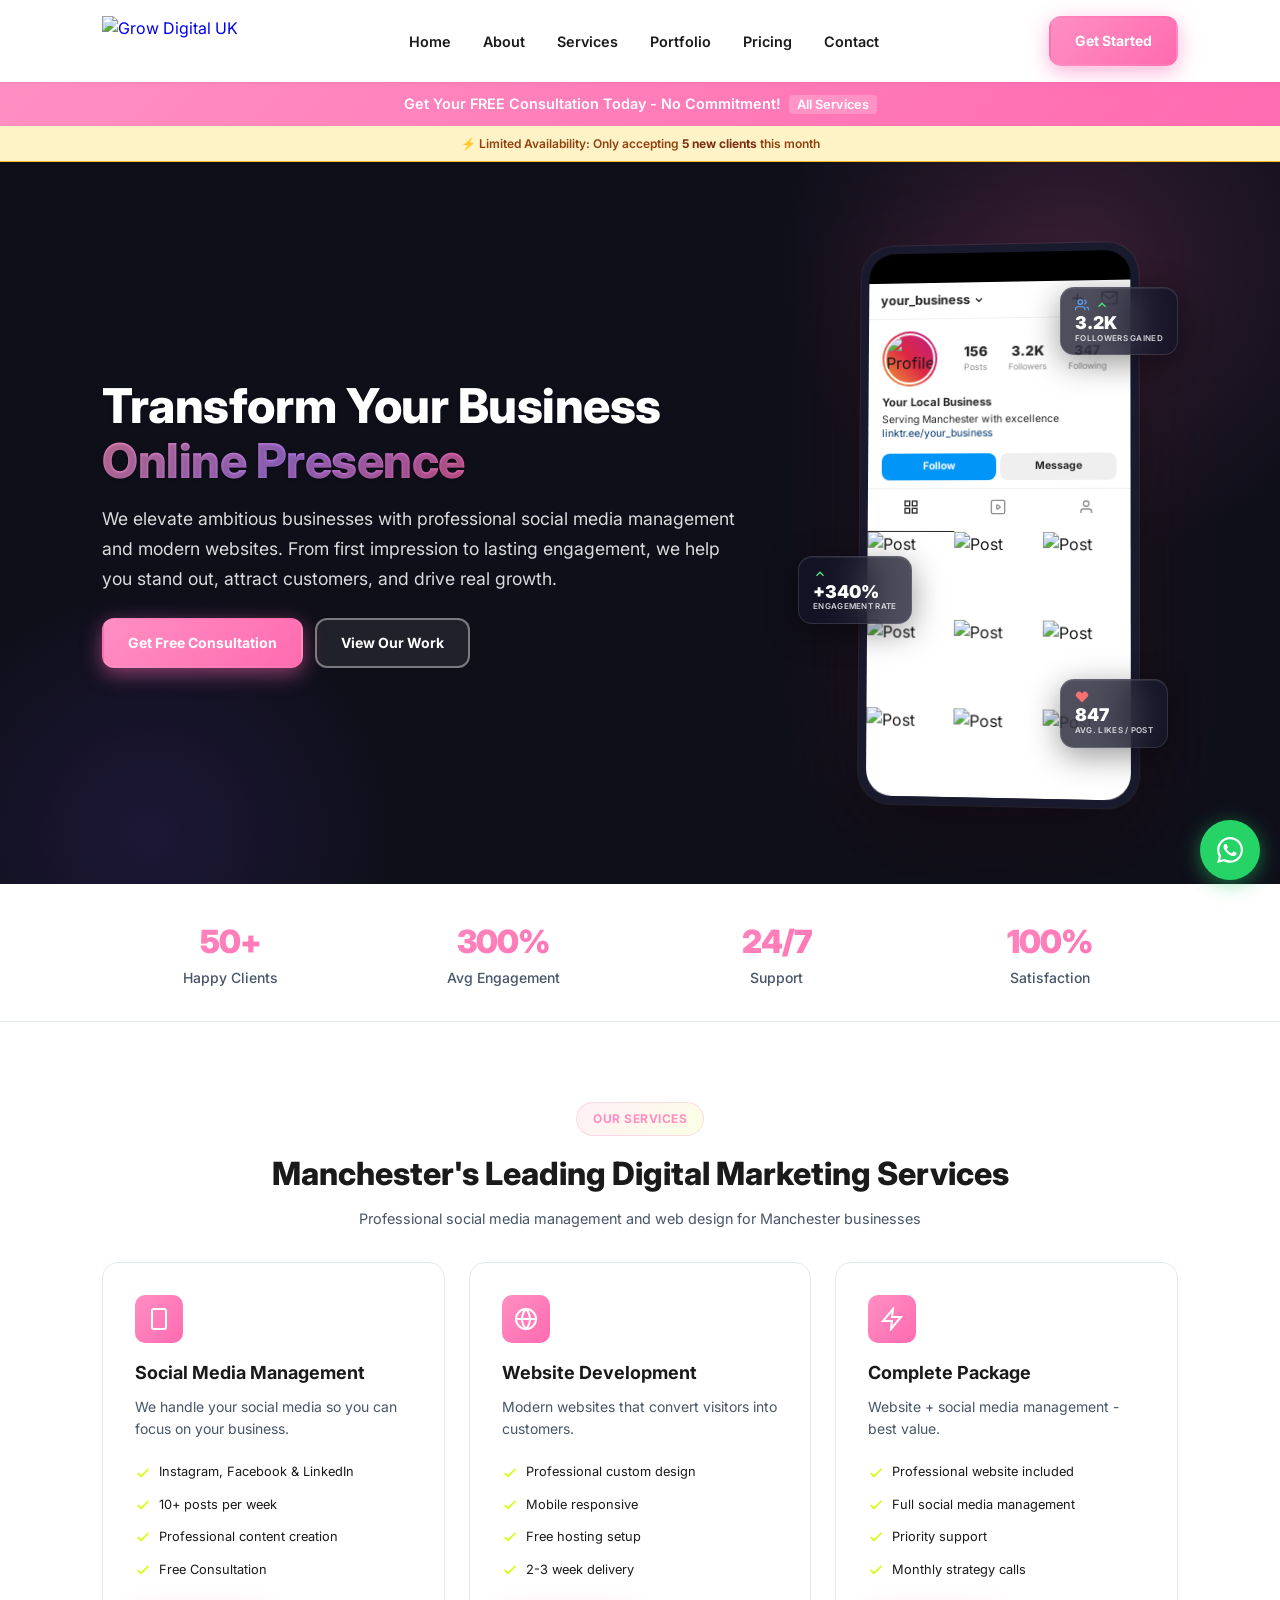
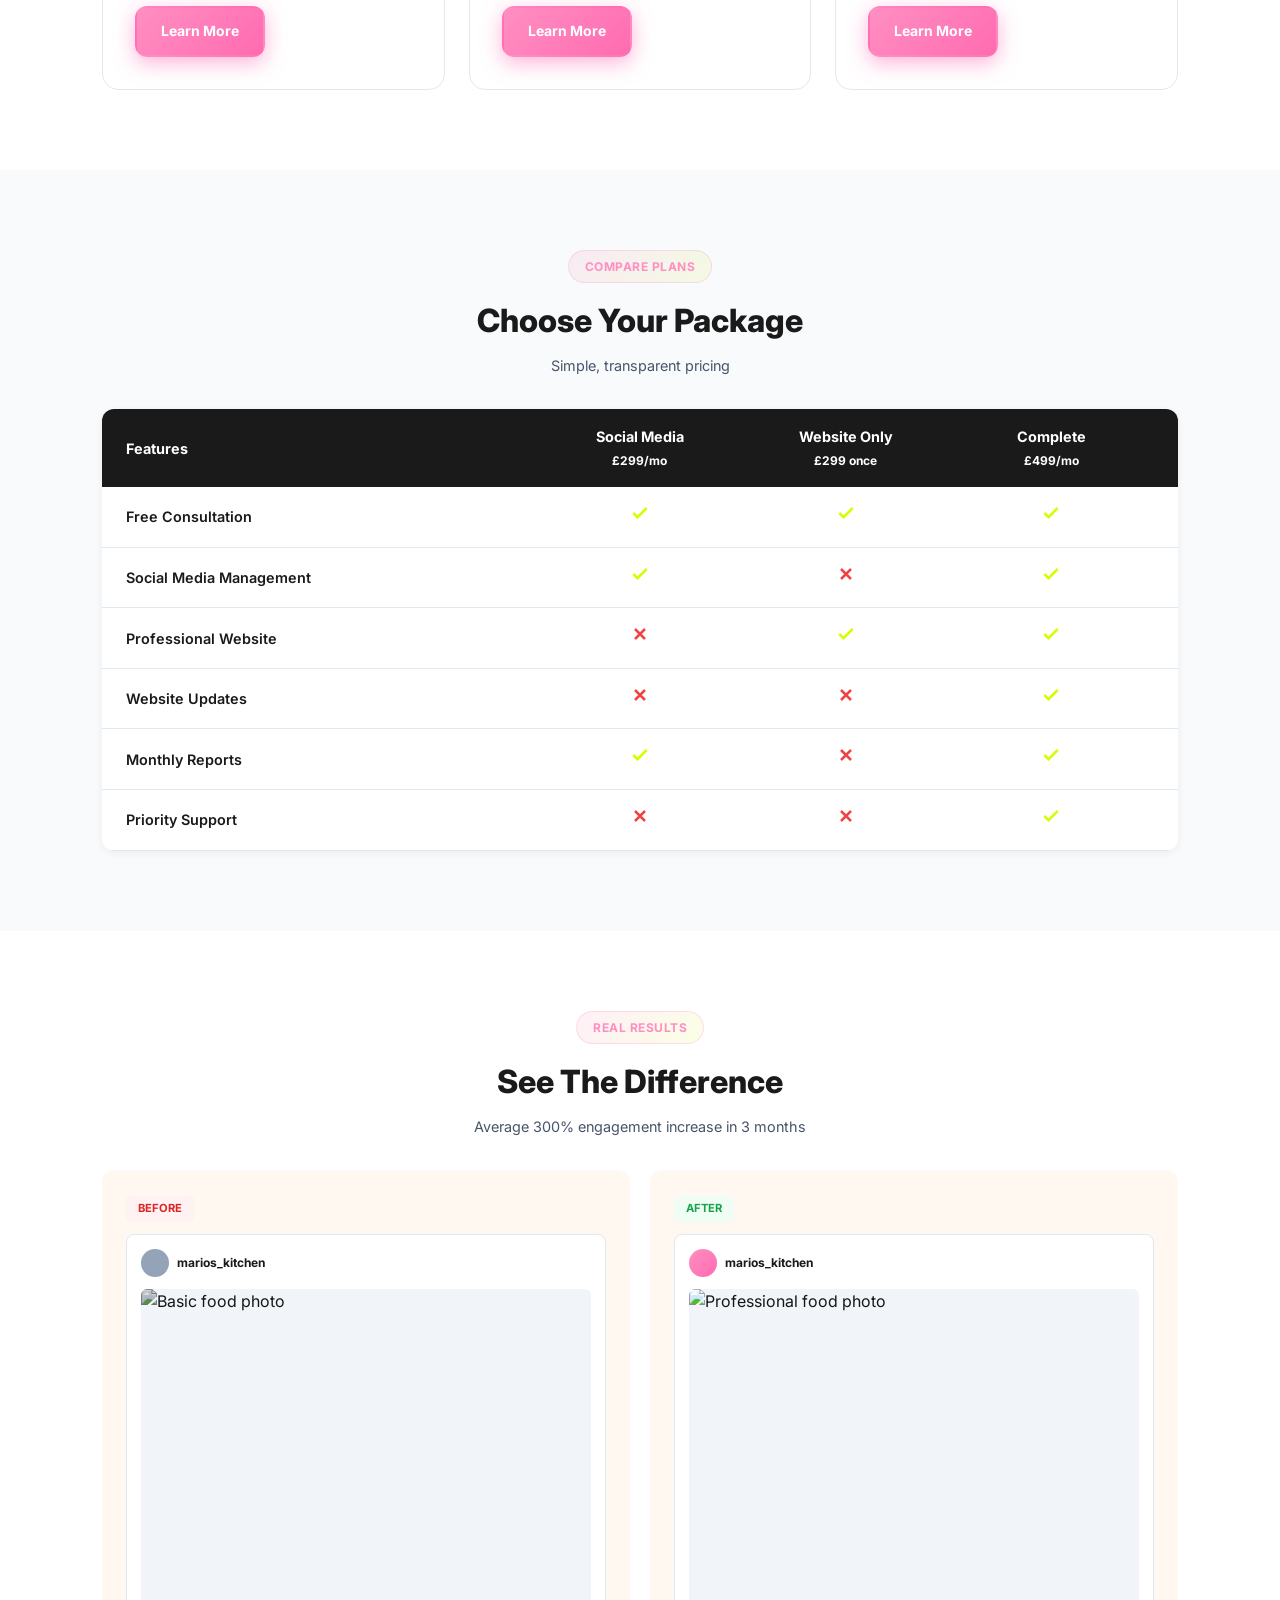
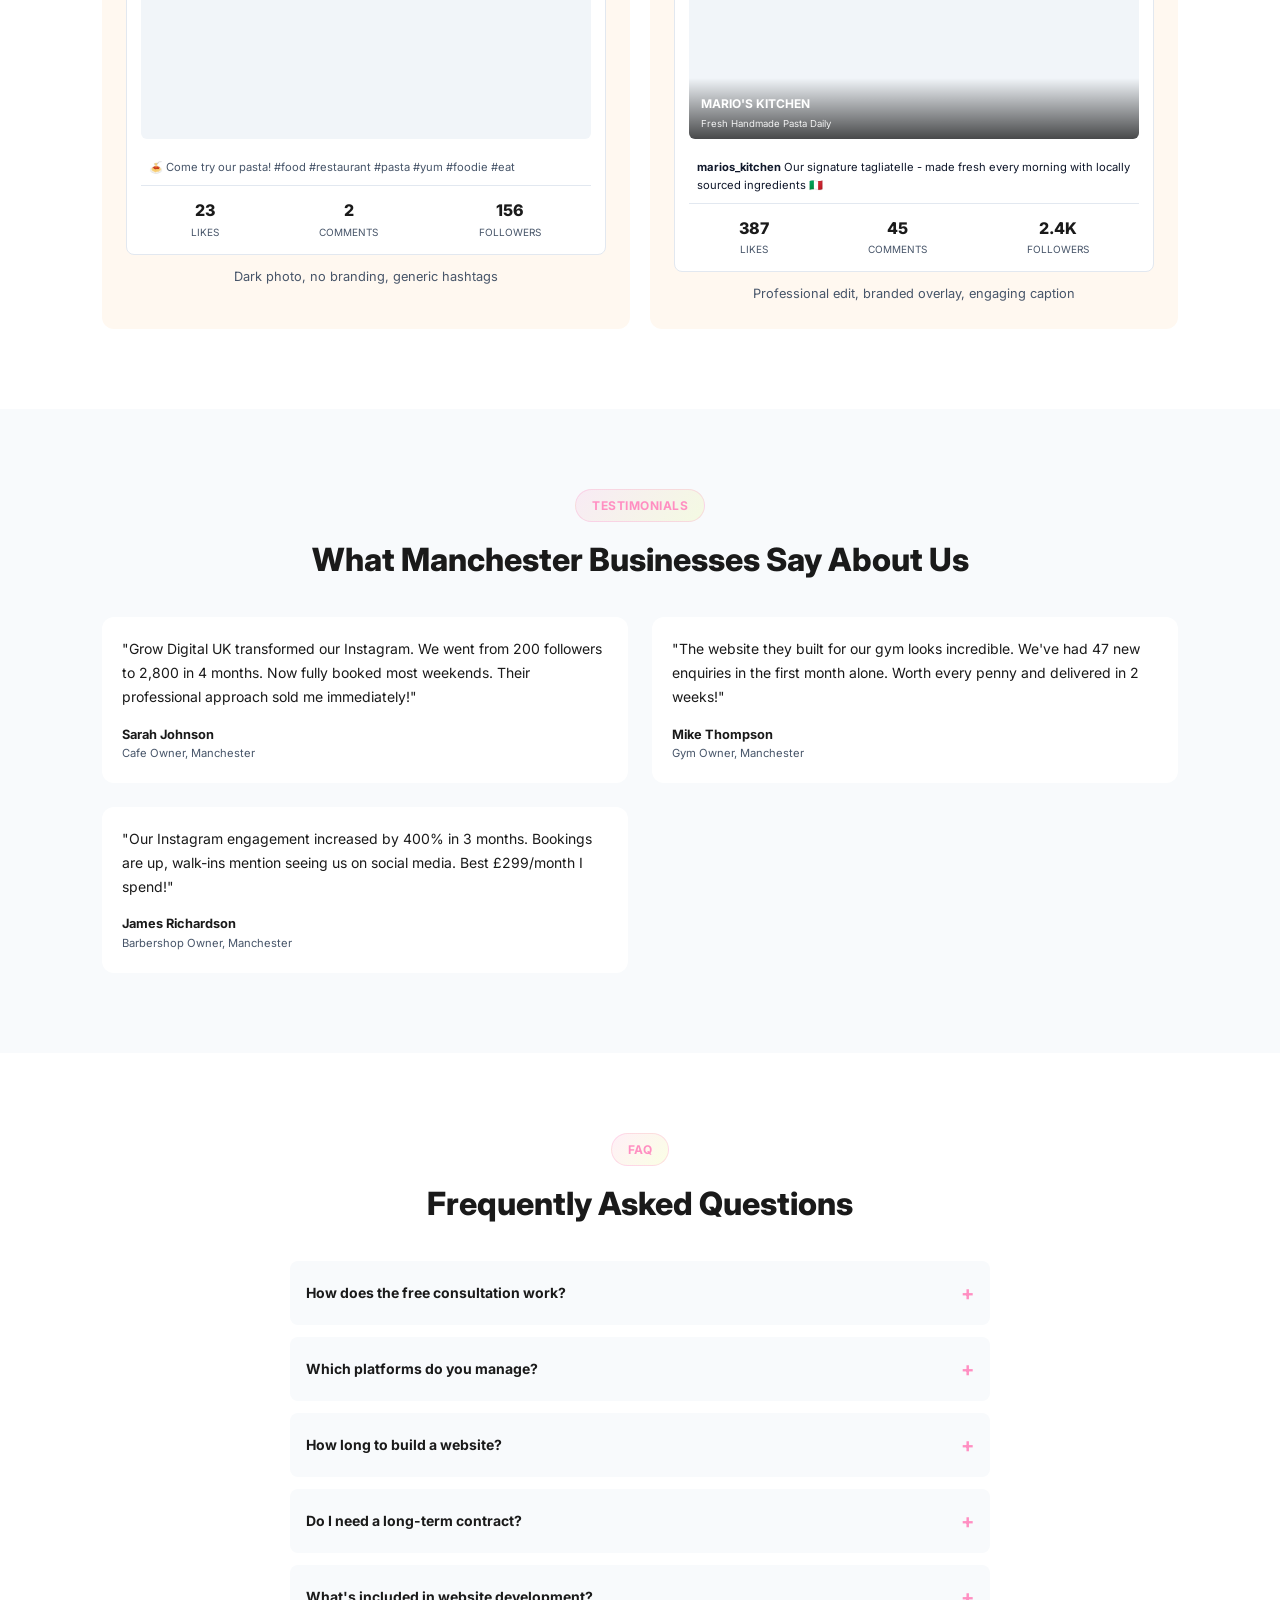
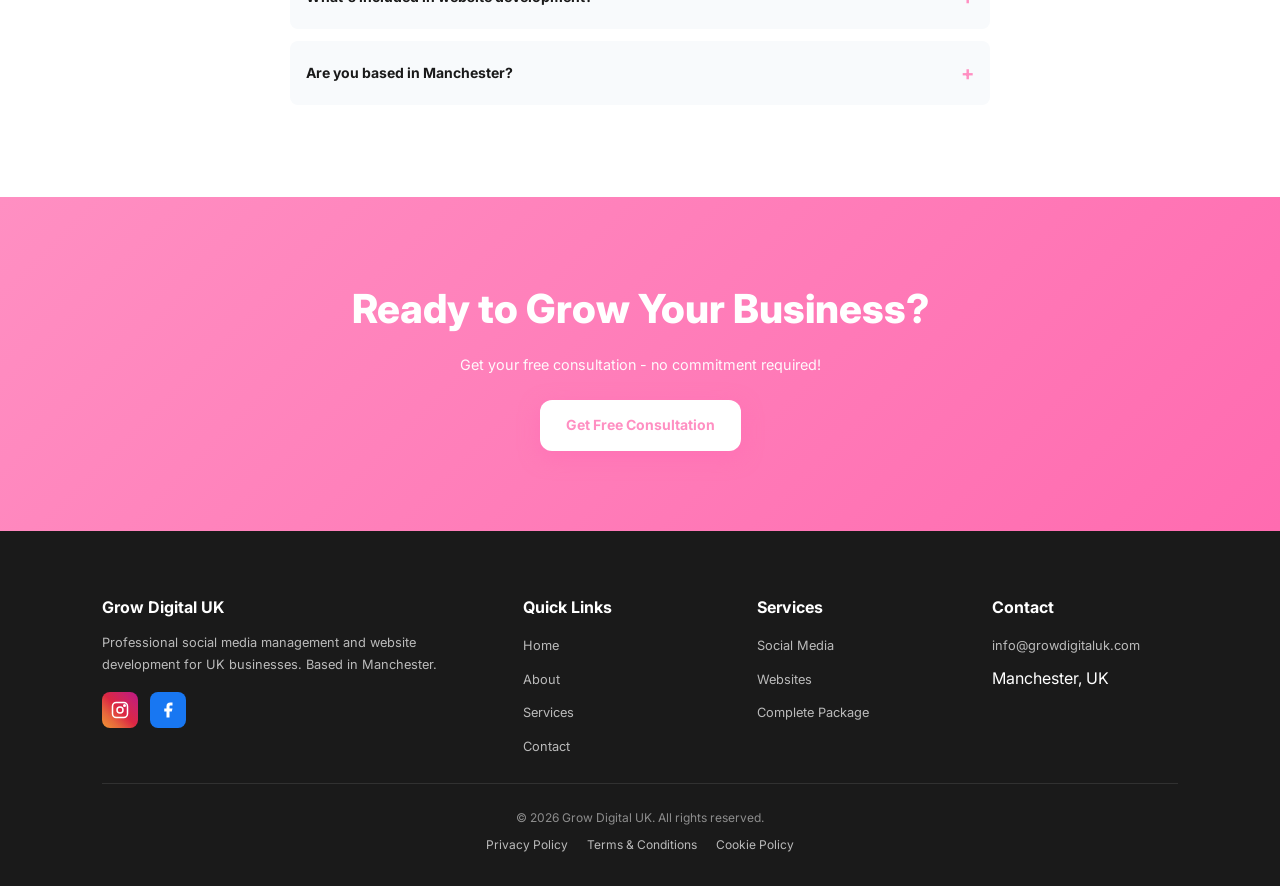
==== index.html @ 105b1dad "Add files via upload" ====
<!DOCTYPE html>
<html lang="en">
<head>
    <meta charset="UTF-8">
    <meta name="viewport" content="width=device-width, initial-scale=1.0">
    <meta name="color-scheme" content="light only">
    <title>Grow Digital UK | Transform Your Business Online Presence</title>
    <meta name="description" content="Elevate your business with professional social media management & website development. Proven results. £299 packages. Free consultation. UK-based agency.">

    <!-- Canonical URL -->
    <link rel="canonical" href="https://growdigitaluk.com/index.html">

    <!-- Open Graph / Facebook -->
    <meta property="og:type" content="website">
    <meta property="og:url" content="https://growdigitaluk.com/">
    <meta property="og:title" content="Grow Digital UK | Transform Your Business Online Presence">
    <meta property="og:description" content="Elevate your business with professional social media management & website development. Proven results. £299 packages. Free consultation. UK-based agency.">
    <meta property="og:image" content="https://growdigitaluk.com/assets/images/logo.png">

    <!-- Twitter -->
    <meta property="twitter:card" content="summary_large_image">
    <meta property="twitter:url" content="https://growdigitaluk.com/">
    <meta property="twitter:title" content="Grow Digital UK | Transform Your Business Online Presence">
    <meta property="twitter:description" content="Elevate your business with professional social media management & website development. Proven results. £299 packages. Free consultation. UK-based agency.">
    <meta property="twitter:image" content="https://growdigitaluk.com/assets/images/logo.png">

    <link rel="preconnect" href="https://fonts.googleapis.com">
    <link rel="preconnect" href="https://fonts.gstatic.com" crossorigin>
    <link href="https://fonts.googleapis.com/css2?family=Inter:wght@400;500;600;700;800;900&display=swap" rel="stylesheet">
    <style>
        * { margin: 0; padding: 0; box-sizing: border-box; }
        
        :root {
            --primary: #FF8FC2;
            --primary-dark: #FF6BB0;
            --accent: #D4FF00;
            --accent-light: #E0FF66;
            --dark: #1a1a1a;
            --gray: #475569;
            --light: #FFF8F0;
            --white: #ffffff;
            --gradient: linear-gradient(135deg, #FF8FC2 0%, #FF6BB0 100%);
            --gradient-alt: linear-gradient(135deg, #FF8FC2 0%, #D4FF00 50%, #FF6BB0 100%);
        }
        
        body {
            font-family: 'Inter', sans-serif;
            line-height: 1.6;
            color: var(--dark);
            background-color: #ffffff;
            -webkit-font-smoothing: antialiased;
            overflow-x: hidden;
            color-scheme: light only;
        }

        /* Force light mode - prevent dark mode inversion on mobile */
        @media (prefers-color-scheme: dark) {
            :root {
                color-scheme: light only;
            }
            body {
                background-color: #ffffff !important;
                color: #1a1a1a !important;
            }
            .hero {
                background: #0f0f1a !important;
            }
            header {
                background: rgba(255, 255, 255, 0.95) !important;
            }
            .service-card,
            .testimonial-card,
            .comparison-table,
            .insta-mockup {
                background: #ffffff !important;
                color: #1a1a1a !important;
            }
            .faq-item {
                background: #f8fafc !important;
            }
            .services,
            .before-after,
            .faq {
                background: #ffffff !important;
            }
            .comparison,
            .testimonials {
                background: #f8fafc !important;
            }
        }

        /* Smooth Scroll */
        html {
            scroll-behavior: smooth;
        }

        /* Animations */
        @keyframes fadeInUp {
            from {
                opacity: 0;
                transform: translateY(30px);
            }
            to {
                opacity: 1;
                transform: translateY(0);
            }
        }

        @keyframes float {
            0%, 100% { transform: translateY(0px); }
            50% { transform: translateY(-10px); }
        }

        @keyframes shimmer {
            0% { background-position: -1000px 0; }
            100% { background-position: 1000px 0; }
        }

        @keyframes pulse {
            0%, 100% { opacity: 1; }
            50% { opacity: 0.8; }
        }

        .animate-on-scroll {
            opacity: 0;
            animation: fadeInUp 0.8s ease forwards;
        }

        .container {
            max-width: 1140px;
            margin: 0 auto;
            padding: 0 1rem;
        }

        /* Header */
        header {
            background: rgba(255, 255, 255, 0.95);
            backdrop-filter: blur(10px);
            box-shadow: 0 1px 3px rgba(0,0,0,0.08);
            position: sticky;
            top: 0;
            z-index: 1000;
            transition: all 0.3s ease;
        }

        header.scrolled {
            box-shadow: 0 4px 20px rgba(139, 92, 246, 0.15);
        }

        nav {
            display: flex;
            justify-content: space-between;
            align-items: center;
            padding: 0.875rem 0;
            gap: 1rem;
        }

        .logo {
            display: flex;
            align-items: center;
            gap: 0.5rem;
            text-decoration: none;
            flex-shrink: 0;
        }

        .logo-img {
            height: 40px;
            width: auto;
            display: block;
        }

        .logo-icon {
            width: 36px;
            height: 36px;
            background: var(--gradient);
            border-radius: 8px;
            display: none;
            align-items: center;
            justify-content: center;
        }

        .logo-icon svg {
            width: 20px;
            height: 20px;
            color: white;
        }

        .logo-text {
            font-size: 1.125rem;
            font-weight: 800;
            color: var(--dark);
            display: none;
        }

        .logo-text span {
            color: var(--primary);
        }

        .nav-links {
            display: none;
            gap: 2rem;
            list-style: none;
            position: absolute;
            top: 100%;
            left: 0;
            right: 0;
            background: rgba(255, 255, 255, 0.98);
            backdrop-filter: blur(10px);
            flex-direction: column;
            padding: 1rem 0;
            box-shadow: 0 4px 20px rgba(0,0,0,0.1);
            border-top: 1px solid #e2e8f0;
        }

        .nav-links.active {
            display: flex;
        }

        .nav-links li {
            padding: 0 1.5rem;
        }

        .nav-links a {
            color: var(--dark);
            text-decoration: none;
            font-weight: 600;
            font-size: 0.9rem;
            display: block;
            padding: 0.5rem 0;
        }

        .nav-links a:hover { color: var(--primary); }

        /* Hamburger Menu */
        .menu-toggle {
            display: flex;
            flex-direction: column;
            gap: 4px;
            background: none;
            border: none;
            cursor: pointer;
            padding: 0.5rem;
            z-index: 1001;
        }

        .menu-toggle span {
            display: block;
            width: 24px;
            height: 3px;
            background: var(--dark);
            border-radius: 2px;
            transition: all 0.3s ease;
        }

        .menu-toggle.active span:nth-child(1) {
            transform: rotate(45deg) translate(6px, 6px);
        }

        .menu-toggle.active span:nth-child(2) {
            opacity: 0;
        }

        .menu-toggle.active span:nth-child(3) {
            transform: rotate(-45deg) translate(6px, -6px);
        }

        nav {
            position: relative;
        }

        .cta-btn {
            background: var(--gradient);
            color: var(--white);
            padding: 0.75rem 1.5rem;
            border-radius: 12px;
            text-decoration: none;
            font-weight: 700;
            font-size: 0.875rem;
            white-space: nowrap;
            transition: all 0.3s ease;
            position: relative;
            overflow: hidden;
            box-shadow: 0 6px 20px rgba(255, 105, 180, 0.5);
            border: 2px solid transparent;
            min-height: 48px;
            display: inline-flex;
            align-items: center;
            justify-content: center;
        }

        .cta-btn::before {
            content: '';
            position: absolute;
            top: 0;
            left: -100%;
            width: 100%;
            height: 100%;
            background: linear-gradient(90deg, transparent, rgba(255,255,255,0.3), transparent);
            transition: left 0.5s;
        }

        .cta-btn:hover::before {
            left: 100%;
        }

        .cta-btn:hover {
            transform: translateY(-2px) scale(1.02);
            box-shadow: 0 8px 25px rgba(255, 105, 180, 0.4);
        }

        .cta-btn:active {
            transform: translateY(0) scale(0.98);
        }

        /* Trial Banner */
        .trial-banner {
            background: var(--gradient);
            color: var(--white);
            padding: 0.625rem 1rem;
            text-align: center;
            font-weight: 600;
            font-size: 0.8rem;
        }

        .trial-banner span {
            background: rgba(255,255,255,0.2);
            padding: 0.125rem 0.5rem;
            border-radius: 4px;
            margin-left: 0.5rem;
            font-size: 0.7rem;
        }

        /* Urgency Banner */
        .urgency-banner {
            background: #fef3c7;
            border-bottom: 1px solid #fbbf24;
            padding: 0.5rem 1rem;
            text-align: center;
            font-size: 0.75rem;
            color: #92400e;
            font-weight: 600;
        }

        .urgency-banner span {
            color: #7c2d12;
            font-weight: 700;
        }

        /* Hero */
        .hero {
            background: #0f0f1a;
            padding: 2.5rem 0 2rem;
            position: relative;
            overflow: hidden;
        }

        .hero::before {
            content: '';
            position: absolute;
            width: 600px;
            height: 600px;
            background: radial-gradient(circle, rgba(255, 105, 180, 0.15) 0%, transparent 70%);
            top: -200px;
            right: -100px;
            pointer-events: none;
        }

        .hero::after {
            content: '';
            position: absolute;
            width: 500px;
            height: 500px;
            background: radial-gradient(circle, rgba(120, 80, 255, 0.12) 0%, transparent 70%);
            bottom: -200px;
            left: -100px;
            pointer-events: none;
        }

        .hero-content {
            display: flex;
            flex-direction: column;
            gap: 2.5rem;
            position: relative;
            z-index: 1;
        }

        .hero-text h1 {
            font-size: 2rem;
            font-weight: 800;
            line-height: 1.15;
            margin-bottom: 1rem;
            letter-spacing: -0.5px;
            color: #ffffff;
            text-shadow: 0 1px 3px rgba(0,0,0,0.3);
        }

        .gradient-text {
            background: linear-gradient(135deg, #FF8FC2 0%, #c084fc 50%, #FF6BB0 100%);
            -webkit-background-clip: text;
            -webkit-text-fill-color: transparent;
            background-clip: text;
        }

        .hero-text p {
            font-size: 1rem;
            color: rgba(255,255,255,0.85);
            margin-bottom: 1.5rem;
            line-height: 1.7;
        }

        .hero-buttons {
            display: flex;
            gap: 0.75rem;
            flex-wrap: wrap;
        }

        .btn-secondary {
            background: rgba(255,255,255,0.08);
            color: #ffffff;
            padding: 0.75rem 1.5rem;
            border-radius: 12px;
            text-decoration: none;
            font-weight: 700;
            font-size: 0.875rem;
            border: 2px solid rgba(255,255,255,0.4);
            transition: all 0.3s ease;
            min-height: 48px;
            display: inline-flex;
            align-items: center;
        }

        .btn-secondary:hover {
            border-color: rgba(255,255,255,0.7);
            background: rgba(255,255,255,0.12);
        }

        .hero-image {
            display: block;
        }

        .hero-visual {
            max-width: 260px;
            margin: 0 auto;
        }

        .hero-visual .device {
            max-width: 220px;
            transform: rotateY(0deg) rotateX(0deg);
        }

        .hero-visual .glass-card {
            display: none;
        }

        /* Hero Transformation Visual */
        .hero-visual {
            position: relative;
            width: 100%;
            max-width: 480px;
            margin: 0 auto;
            perspective: 1200px;
        }

        /* Device Frame - Realistic iPhone style */
        .device {
            background: #1a1a2e;
            border-radius: 32px;
            padding: 8px;
            box-shadow:
                0 0 0 1px rgba(255,255,255,0.08),
                0 30px 80px rgba(0,0,0,0.5),
                0 0 100px rgba(255, 105, 180, 0.1);
            transform: rotateY(-5deg) rotateX(2deg);
            transform-style: preserve-3d;
            max-width: 280px;
            margin: 0 auto;
        }

        .device-inner {
            background: #000;
            border-radius: 26px;
            overflow: hidden;
            position: relative;
        }

        /* Dynamic Island */
        .dynamic-island {
            width: 90px;
            height: 22px;
            background: #000;
            border-radius: 20px;
            margin: 8px auto 0;
            position: relative;
            z-index: 5;
        }

        /* IG App Screen */
        .ig-screen {
            background: #ffffff;
        }

        /* IG Top Bar */
        .ig-topbar {
            display: flex;
            align-items: center;
            justify-content: space-between;
            padding: 8px 12px;
            background: #ffffff;
            border-bottom: 1px solid #efefef;
        }

        .ig-topbar-handle {
            font-weight: 700;
            font-size: 0.8rem;
            color: #262626;
            display: flex;
            align-items: center;
            gap: 3px;
        }

        .ig-topbar-handle svg {
            width: 12px;
            height: 12px;
        }

        .ig-topbar-icons {
            display: flex;
            gap: 14px;
        }

        .ig-topbar-icons svg {
            width: 18px;
            height: 18px;
            color: #262626;
        }

        /* IG Profile Section */
        .ig-prof {
            padding: 12px 14px 8px;
        }

        .ig-prof-top {
            display: flex;
            align-items: center;
            gap: 16px;
            margin-bottom: 8px;
        }

        .ig-prof-avatar {
            width: 56px;
            height: 56px;
            border-radius: 50%;
            background: linear-gradient(45deg, #f09433, #e6683c, #dc2743, #cc2366, #bc1888);
            padding: 2px;
            flex-shrink: 0;
        }

        .ig-prof-avatar-inner {
            width: 100%;
            height: 100%;
            border-radius: 50%;
            border: 2px solid #fff;
            overflow: hidden;
        }

        .ig-prof-avatar-inner img {
            width: 100%;
            height: 100%;
            object-fit: cover;
        }

        .ig-prof-stats {
            display: flex;
            gap: 0;
            flex: 1;
            justify-content: space-around;
        }

        .ig-prof-stat {
            text-align: center;
        }

        .ig-prof-stat-num {
            font-weight: 800;
            font-size: 0.85rem;
            color: #262626;
            line-height: 1.2;
        }

        .ig-prof-stat-label {
            font-size: 0.55rem;
            color: #8e8e8e;
        }

        .ig-prof-name {
            font-weight: 700;
            font-size: 0.7rem;
            color: #262626;
            margin-bottom: 1px;
        }

        .ig-prof-bio {
            font-size: 0.65rem;
            color: #262626;
            line-height: 1.3;
            margin-bottom: 6px;
        }

        .ig-prof-bio span {
            color: #00376b;
        }

        /* IG Action Buttons */
        .ig-actions {
            display: flex;
            gap: 4px;
            padding: 0 14px 8px;
        }

        .ig-btn-follow {
            flex: 1;
            background: #0095f6;
            color: #fff;
            border: none;
            border-radius: 8px;
            padding: 5px 0;
            font-size: 0.65rem;
            font-weight: 700;
            text-align: center;
        }

        .ig-btn-msg {
            flex: 1;
            background: #efefef;
            color: #262626;
            border: none;
            border-radius: 8px;
            padding: 5px 0;
            font-size: 0.65rem;
            font-weight: 700;
            text-align: center;
        }

        /* IG Grid Tabs */
        .ig-grid-tabs {
            display: flex;
            border-top: 1px solid #efefef;
        }

        .ig-grid-tab {
            flex: 1;
            text-align: center;
            padding: 8px 0;
            border-bottom: 1px solid transparent;
        }

        .ig-grid-tab.active {
            border-bottom-color: #262626;
        }

        .ig-grid-tab svg {
            width: 16px;
            height: 16px;
            color: #8e8e8e;
        }

        .ig-grid-tab.active svg {
            color: #262626;
        }

        /* IG Photo Grid */
        .ig-photo-grid {
            display: grid;
            grid-template-columns: repeat(3, 1fr);
            gap: 1px;
        }

        .ig-photo-grid-item {
            aspect-ratio: 1;
            overflow: hidden;
            position: relative;
        }

        .ig-photo-grid-item img {
            width: 100%;
            height: 100%;
            object-fit: cover;
            display: block;
        }

        /* Floating Glass Cards */
        @keyframes floatCard {
            0%, 100% { transform: translateY(0px); }
            50% { transform: translateY(-8px); }
        }

        @keyframes floatCardAlt {
            0%, 100% { transform: translateY(0px); }
            50% { transform: translateY(-12px); }
        }

        .glass-card {
            position: absolute;
            background: rgba(20, 20, 40, 0.75);
            backdrop-filter: blur(24px);
            -webkit-backdrop-filter: blur(24px);
            border: 1px solid rgba(255, 255, 255, 0.12);
            border-radius: 14px;
            padding: 10px 14px;
            z-index: 10;
            box-shadow: 0 8px 32px rgba(0,0,0,0.4), inset 0 1px 0 rgba(255,255,255,0.08);
        }

        .glass-card-followers {
            top: 5%;
            right: -10px;
            animation: floatCard 4s ease-in-out infinite;
        }

        .glass-card-engagement {
            bottom: 32%;
            left: -10px;
            animation: floatCardAlt 4.5s ease-in-out infinite;
            animation-delay: 1s;
        }

        .glass-card-likes {
            bottom: 10%;
            right: -5px;
            animation: floatCard 3.5s ease-in-out infinite;
            animation-delay: 2s;
        }

        .glass-card-icon {
            display: flex;
            align-items: center;
            gap: 6px;
            margin-bottom: 2px;
        }

        .glass-card-icon svg {
            width: 14px;
            height: 14px;
        }

        .glass-card-icon .gc-arrow-up {
            color: #4ade80;
        }

        .glass-card-icon .gc-heart {
            color: #f87171;
        }

        .glass-card-icon .gc-users {
            color: #60a5fa;
        }

        .glass-card-value {
            font-weight: 900;
            font-size: 1.1rem;
            color: #ffffff;
            line-height: 1;
        }

        .glass-card-label {
            font-size: 0.5rem;
            color: rgba(255,255,255,0.8);
            text-transform: uppercase;
            font-weight: 600;
            letter-spacing: 0.3px;
        }

        /* Before label on hero */
        .hero-before-tag {
            position: absolute;
            top: -28px;
            left: 50%;
            transform: translateX(-50%);
            display: flex;
            align-items: center;
            gap: 6px;
            font-size: 0.6rem;
            font-weight: 700;
            color: rgba(255,255,255,0.45);
            text-transform: uppercase;
            letter-spacing: 1px;
            white-space: nowrap;
        }

        .hero-before-tag .tag-line {
            width: 20px;
            height: 1px;
            background: rgba(255,255,255,0.2);
        }

        /* Trust Stats */
        .trust-banner {
            background: var(--white);
            padding: 1.5rem 0;
            border-bottom: 1px solid #e2e8f0;
        }

        .trust-content {
            display: grid;
            grid-template-columns: repeat(2, 1fr);
            gap: 1rem;
        }

        .trust-item {
            text-align: center;
            padding: 0.5rem;
        }

        .trust-item .number {
            font-size: 1.5rem;
            font-weight: 900;
            background: var(--gradient);
            -webkit-background-clip: text;
            -webkit-text-fill-color: transparent;
            background-clip: text;
            letter-spacing: -1px;
        }

        .trust-item .label {
            color: var(--gray);
            font-size: 0.75rem;
            font-weight: 500;
        }

        /* Services */
        .services {
            padding: 3rem 0;
            background: var(--white);
        }

        .section-header {
            text-align: center;
            margin-bottom: 2rem;
        }

        .section-badge {
            display: inline-block;
            padding: 0.375rem 1rem;
            background: linear-gradient(135deg, rgba(255, 105, 180, 0.1) 0%, rgba(212, 255, 0, 0.1) 100%);
            color: var(--primary);
            border-radius: 50px;
            font-size: 0.75rem;
            font-weight: 700;
            text-transform: uppercase;
            letter-spacing: 0.5px;
            margin-bottom: 0.75rem;
            border: 1px solid rgba(255, 105, 180, 0.2);
        }

        .section-title {
            font-size: 1.5rem;
            font-weight: 800;
            margin-bottom: 0.5rem;
        }

        .section-subtitle {
            color: var(--gray);
            font-size: 0.9rem;
        }

        .services-grid {
            display: flex;
            flex-direction: column;
            gap: 1.25rem;
        }

        .service-card {
            background: var(--white);
            padding: 1.5rem;
            border-radius: 16px;
            border: 1px solid #e2e8f0;
            transition: all 0.4s ease;
            position: relative;
            overflow: hidden;
        }

        .service-card::before {
            content: '';
            position: absolute;
            top: 0;
            left: 0;
            width: 100%;
            height: 4px;
            background: var(--gradient);
            transform: scaleX(0);
            transition: transform 0.4s ease;
        }

        .service-card:hover {
            box-shadow: 0 12px 35px rgba(255, 105, 180, 0.15);
            transform: translateY(-5px);
            border-color: rgba(255, 105, 180, 0.3);
        }

        .service-card:hover::before {
            transform: scaleX(1);
        }

        .service-icon {
            width: 48px;
            height: 48px;
            background: var(--gradient);
            border-radius: 10px;
            display: flex;
            align-items: center;
            justify-content: center;
            margin-bottom: 1rem;
        }

        .service-icon svg {
            width: 24px;
            height: 24px;
            color: white;
        }

        .service-card h3 {
            font-size: 1.125rem;
            font-weight: 700;
            margin-bottom: 0.5rem;
        }

        .service-card > p {
            color: var(--gray);
            font-size: 0.875rem;
            margin-bottom: 1rem;
            line-height: 1.6;
        }

        .service-features {
            list-style: none;
            margin-bottom: 1.25rem;
        }

        .service-features li {
            padding: 0.375rem 0;
            color: var(--dark);
            font-size: 0.8rem;
            display: flex;
            align-items: center;
            gap: 0.5rem;
        }

        .service-features li svg {
            width: 16px;
            height: 16px;
            color: var(--accent);
            flex-shrink: 0;
        }

        /* Comparison Table */
        .comparison {
            padding: 3rem 0;
            background: #f8fafc !important;
            background-color: #f8fafc !important;
        }

        .comparison-table {
            background: var(--white);
            border-radius: 12px;
            overflow: hidden;
            box-shadow: 0 2px 8px rgba(0,0,0,0.06);
            margin-top: 1.5rem;
        }

        /* Mobile: Card-based comparison */
        .comparison-mobile {
            display: block;
        }

        .comparison-desktop {
            display: none;
        }

        .plan-card {
            border-bottom: 1px solid #e2e8f0;
            padding: 1.25rem;
        }

        .plan-card:last-child {
            border-bottom: none;
        }

        .plan-header {
            display: flex;
            justify-content: space-between;
            align-items: center;
            margin-bottom: 1rem;
            padding-bottom: 0.75rem;
            border-bottom: 1px solid #e2e8f0;
        }

        .plan-name {
            font-weight: 700;
            font-size: 1rem;
        }

        .plan-price {
            font-weight: 800;
            color: var(--primary);
            font-size: 1rem;
        }

        .plan-features {
            display: grid;
            grid-template-columns: 1fr 1fr;
            gap: 0.5rem;
        }

        .plan-feature {
            display: flex;
            align-items: center;
            gap: 0.375rem;
            font-size: 0.75rem;
            color: var(--dark);
        }

        .plan-feature.included svg {
            color: var(--accent);
        }

        .plan-feature.not-included {
            color: var(--gray);
            text-decoration: line-through;
            opacity: 0.6;
        }

        .plan-feature.not-included svg {
            color: #ef4444;
        }

        .plan-feature svg {
            width: 14px;
            height: 14px;
            flex-shrink: 0;
        }

        /* Before/After */
        .before-after {
            padding: 3rem 0;
            background: #ffffff !important;
            background-color: #ffffff !important;
        }

        .ba-container {
            display: flex;
            flex-direction: column;
            gap: 1.25rem;
            margin-top: 1.5rem;
        }

        .ba-card {
            background: var(--light);
            border-radius: 12px;
            padding: 1.25rem;
        }

        .ba-badge {
            display: inline-block;
            padding: 0.25rem 0.75rem;
            border-radius: 4px;
            font-weight: 700;
            font-size: 0.7rem;
            margin-bottom: 0.75rem;
            text-transform: uppercase;
        }

        .before-badge { background: #fef2f2; color: #dc2626; }
        .after-badge { background: #f0fdf4; color: #16a34a; }

        .insta-mockup {
            background: var(--white);
            border-radius: 8px;
            padding: 0.875rem;
            border: 1px solid #e2e8f0;
        }

        .insta-header {
            display: flex;
            align-items: center;
            gap: 0.5rem;
            margin-bottom: 0.75rem;
        }

        .insta-avatar {
            width: 28px;
            height: 28px;
            border-radius: 50%;
            background: var(--gradient);
        }

        .insta-username {
            font-weight: 700;
            font-size: 0.75rem;
        }

        .insta-post {
            background: #f1f5f9;
            aspect-ratio: 1;
            border-radius: 6px;
            display: flex;
            align-items: center;
            justify-content: center;
            margin-bottom: 0.75rem;
            overflow: hidden;
        }

        .insta-post img {
            width: 100%;
            height: 100%;
            object-fit: cover;
        }

        .insta-post-placeholder {
            color: var(--gray);
            font-size: 0.75rem;
            text-align: center;
            padding: 1rem;
        }

        .insta-stats {
            display: flex;
            justify-content: space-around;
            padding-top: 0.75rem;
            border-top: 1px solid #e2e8f0;
        }

        .stat { text-align: center; }

        .stat-number {
            font-weight: 800;
            font-size: 1rem;
            color: var(--dark);
        }

        .stat-label {
            font-size: 0.625rem;
            color: var(--gray);
            text-transform: uppercase;
        }

        .ba-description {
            color: var(--gray);
            font-size: 0.8rem;
            text-align: center;
            margin-top: 0.75rem;
        }

        /* Testimonials */
        .testimonials {
            padding: 3rem 0;
            background: #f8fafc !important;
            background-color: #f8fafc !important;
        }

        .testimonials-grid {
            display: flex;
            flex-direction: column;
            gap: 1rem;
            margin-top: 1.5rem;
        }

        .testimonial-card {
            background: var(--white);
            padding: 1.25rem;
            border-radius: 12px;
        }

        .testimonial-text {
            font-size: 0.875rem;
            line-height: 1.7;
            margin-bottom: 1rem;
            color: var(--dark);
        }

        .testimonial-author {
            display: flex;
            align-items: center;
            gap: 0.75rem;
        }

        .author-avatar {
            width: 36px;
            height: 36px;
            border-radius: 50%;
            background: var(--gradient);
            background-size: cover;
            background-position: center;
        }

        .author-name {
            font-weight: 700;
            font-size: 0.8rem;
        }

        .author-title {
            font-size: 0.7rem;
            color: var(--gray);
        }

        /* FAQ */
        .faq {
            padding: 3rem 0;
            background: #ffffff !important;
            background-color: #ffffff !important;
        }

        .faq-list {
            margin-top: 1.5rem;
        }

        .faq-item {
            background: #f8fafc !important;
            background-color: #f8fafc !important;
            padding: 1rem;
            border-radius: 8px;
            margin-bottom: 0.75rem;
            cursor: pointer;
        }

        .faq-question {
            font-weight: 700;
            font-size: 0.875rem;
            display: flex;
            justify-content: space-between;
            align-items: center;
            gap: 1rem;
        }

        .faq-icon {
            font-size: 1.25rem;
            color: var(--primary);
            transition: transform 0.2s;
            flex-shrink: 0;
        }

        .faq-item.active .faq-icon {
            transform: rotate(45deg);
        }

        .faq-answer {
            color: var(--gray);
            font-size: 0.8rem;
            line-height: 1.7;
            margin-top: 0.75rem;
            display: none;
        }

        .faq-item.active .faq-answer {
            display: block;
        }

        /* CTA Section */
        .cta-section {
            padding: 3rem 0;
            background: var(--gradient);
            color: var(--white);
            text-align: center;
        }

        .cta-section h2 {
            font-size: 1.5rem;
            font-weight: 800;
            margin-bottom: 0.75rem;
        }

        .cta-section p {
            font-size: 0.9rem;
            margin-bottom: 1.5rem;
            opacity: 0.95;
        }

        .cta-section .cta-btn {
            background: var(--white);
            color: var(--primary);
        }

        /* Footer */
        footer {
            background: var(--dark);
            color: var(--white);
            padding: 2.5rem 0 1.5rem;
        }

        .footer-content {
            display: grid;
            grid-template-columns: 1fr;
            gap: 1.5rem;
            margin-bottom: 1.5rem;
        }

        .footer-section h3 {
            margin-bottom: 0.75rem;
            font-size: 1rem;
        }

        .footer-section p {
            color: rgba(255,255,255,0.7);
            font-size: 0.8rem;
            line-height: 1.7;
        }

        .footer-links {
            list-style: none;
            display: grid;
            grid-template-columns: 1fr 1fr;
            gap: 0.5rem;
        }

        .footer-links a {
            color: rgba(255,255,255,0.7);
            text-decoration: none;
            font-size: 0.8rem;
        }

        .footer-links a:hover { color: var(--white); }

        .social-links {
            display: flex;
            gap: 0.75rem;
            margin-top: 1rem;
        }

        .social-link {
            width: 36px;
            height: 36px;
            background: rgba(255,255,255,0.1);
            border-radius: 8px;
            display: flex;
            align-items: center;
            justify-content: center;
            transition: all 0.3s;
        }

        .social-link:hover {
            background: rgba(255,255,255,0.2);
            transform: translateY(-2px);
        }

        .social-link svg {
            width: 18px;
            height: 18px;
            color: white;
        }

        /* Brand-colored social icons */
        .social-link[aria-label="Instagram"] {
            background: linear-gradient(45deg, #f09433 0%,#e6683c 25%,#dc2743 50%,#cc2366 75%,#bc1888 100%);
        }

        .social-link[aria-label="Instagram"]:hover {
            background: linear-gradient(45deg, #f09433 0%,#e6683c 25%,#dc2743 50%,#cc2366 75%,#bc1888 100%);
            box-shadow: 0 4px 15px rgba(220, 39, 67, 0.4);
        }

        .social-link[aria-label="Facebook"] {
            background: #1877F2;
        }

        .social-link[aria-label="Facebook"]:hover {
            background: #1877F2;
            box-shadow: 0 4px 15px rgba(24, 119, 242, 0.4);
        }

        .social-link[aria-label="LinkedIn"] {
            background: #0A66C2;
        }

        .social-link[aria-label="LinkedIn"]:hover {
            background: #0A66C2;
            box-shadow: 0 4px 15px rgba(10, 102, 194, 0.4);
        }

        .footer-bottom {
            text-align: center;
            padding-top: 1.5rem;
            border-top: 1px solid rgba(255,255,255,0.1);
            color: rgba(255,255,255,0.5);
            font-size: 0.75rem;
        }

        .footer-bottom a {
            color: rgba(255,255,255,0.7);
            text-decoration: none;
        }

        .footer-bottom a:hover { color: white; }

        .legal-links {
            margin-top: 0.5rem;
        }

        .legal-links a {
            margin: 0 0.5rem;
        }

        /* WhatsApp Button */
        .whatsapp-float {
            position: fixed;
            bottom: 20px;
            right: 20px;
            background: #25D366;
            width: 60px;
            height: 60px;
            border-radius: 50%;
            display: flex;
            align-items: center;
            justify-content: center;
            box-shadow: 0 4px 20px rgba(37, 211, 102, 0.5);
            z-index: 999;
            transition: all 0.3s ease;
            animation: float 3s ease-in-out infinite;
        }

        .whatsapp-float:hover {
            transform: scale(1.15);
            box-shadow: 0 6px 30px rgba(37, 211, 102, 0.6);
        }

        .whatsapp-float svg {
            width: 26px;
            height: 26px;
            color: white;
        }

        /* Desktop Styles */
        @media (min-width: 768px) {
            .container { padding: 0 2rem; }

            nav { padding: 1rem 0; }

            .logo-img { height: 50px; }
            .logo-icon { width: 40px; height: 40px; }
            .logo-text { font-size: 1.25rem; }

            .nav-links {
                display: flex;
                position: static;
                flex-direction: row;
                background: transparent;
                box-shadow: none;
                border-top: none;
                padding: 0;
            }

            .nav-links li {
                padding: 0;
            }

            .nav-links a {
                padding: 0;
            }

            .menu-toggle {
                display: none;
            }

            .cta-btn { padding: 0.75rem 1.5rem; }
            
            .trial-banner { font-size: 0.9rem; }
            .trial-banner span { font-size: 0.8rem; }
            
            .hero { padding: 5rem 0; }

            .hero-content {
                flex-direction: row;
                align-items: center;
                gap: 4rem;
            }

            .hero-text { flex: 1; }

            .hero-text h1 { font-size: 3rem; }
            .hero-text p { font-size: 1.1rem; }

            .hero-image {
                display: block;
                flex: 0 0 360px;
                padding: 0 20px;
            }

            .hero-visual {
                max-width: 360px;
            }

            .hero-visual .glass-card {
                display: block;
            }

            .hero-visual .device {
                max-width: 280px;
                transform: rotateY(-5deg) rotateX(2deg);
            }

            .glass-card-followers {
                right: -20px;
                top: 8%;
            }

            .glass-card-engagement {
                left: -40px;
            }

            .glass-card-likes {
                right: -10px;
            }
            
            .trust-content { grid-template-columns: repeat(4, 1fr); }
            .trust-item .number { font-size: 2rem; }
            .trust-item .label { font-size: 0.875rem; }
            
            .services { padding: 5rem 0; }
            .section-title { font-size: 2rem; }
            
            .services-grid {
                flex-direction: row;
                gap: 1.5rem;
            }
            
            .service-card {
                flex: 1;
                padding: 2rem;
            }
            
            .comparison { padding: 5rem 0; }
            
            .comparison-mobile { display: none; }
            .comparison-desktop { display: block; }
            
            .comparison-header,
            .comparison-row {
                display: grid;
                grid-template-columns: 2fr 1fr 1fr 1fr;
                padding: 1rem 1.5rem;
                align-items: center;
            }
            
            .comparison-header {
                background: var(--dark);
                color: var(--white);
                font-weight: 700;
                font-size: 0.9rem;
            }
            
            .comparison-header div { text-align: center; }
            .comparison-header div:first-child { text-align: left; }
            
            .comparison-row {
                border-bottom: 1px solid #e2e8f0;
            }
            
            .comparison-row div { text-align: center; }
            .comparison-row div:first-child { 
                text-align: left; 
                font-weight: 600;
                font-size: 0.9rem;
            }
            
            .comparison-row svg { width: 20px; height: 20px; }
            .comparison-row .check { color: var(--accent); }
            .comparison-row .cross { color: #ef4444; }
            
            .before-after { padding: 5rem 0; }
            
            .ba-container {
                flex-direction: row;
            }
            
            .ba-card { flex: 1; padding: 1.5rem; }
            
            .testimonials { padding: 5rem 0; }
            
            .testimonials-grid {
                display: grid;
                grid-template-columns: repeat(2, 1fr);
                gap: 1.5rem;
            }
            
            .faq { padding: 5rem 0; }
            .faq-list { max-width: 700px; margin: 2rem auto 0; }
            
            .cta-section { padding: 5rem 0; }
            .cta-section h2 { font-size: 2.5rem; }
            
            footer { padding: 4rem 0 2rem; }
            
            .footer-content {
                grid-template-columns: 2fr 1fr 1fr 1fr;
                gap: 3rem;
            }
            
            .footer-links { grid-template-columns: 1fr; }
        }
    </style>
</head>
<body>
    <!-- Header -->
    <header>
        <div class="container">
            <nav>
                <a href="index.html" class="logo">
                    <img src="assets/images/logo.png" alt="Grow Digital UK" class="logo-img">
                </a>
                <button class="menu-toggle" aria-label="Toggle menu">
                    <span></span>
                    <span></span>
                    <span></span>
                </button>
                <ul class="nav-links">
                    <li><a href="index.html">Home</a></li>
                    <li><a href="about.html">About</a></li>
                    <li><a href="services.html">Services</a></li>
                    <li><a href="portfolio.html">Portfolio</a></li>
                    <li><a href="pricing.html">Pricing</a></li>
                    <li><a href="contact.html">Contact</a></li>
                </ul>
                <a href="contact.html" class="cta-btn">Get Started</a>
            </nav>
        </div>
    </header>

    <!-- Trial Banner -->
    <div class="trial-banner">
        Get Your FREE Consultation Today - No Commitment!<span>All Services</span>
    </div>

    <!-- Urgency Banner -->
    <div class="urgency-banner">
        ⚡ Limited Availability: Only accepting <span>5 new clients</span> this month
    </div>

    <!-- Hero Section -->
    <section class="hero">
        <div class="container">
            <div class="hero-content">
                <div class="hero-text">
                    <h1>Transform Your Business <span class="gradient-text">Online Presence</span></h1>
                    <p>We elevate ambitious businesses with professional social media management and modern websites. From first impression to lasting engagement, we help you stand out, attract customers, and drive real growth.</p>
                    <div class="hero-buttons">
                        <a href="contact.html" class="cta-btn">Get Free Consultation</a>
                        <a href="portfolio.html" class="btn-secondary">View Our Work</a>
                    </div>
                </div>
                <div class="hero-image">
                    <div class="hero-visual">
                        <!-- Floating Glass Cards -->
                        <div class="glass-card glass-card-followers">
                            <div class="glass-card-icon">
                                <svg class="gc-users" viewBox="0 0 24 24" fill="none" stroke="currentColor" stroke-width="2"><path d="M17 21v-2a4 4 0 0 0-4-4H5a4 4 0 0 0-4 4v2"/><circle cx="9" cy="7" r="4"/><path d="M23 21v-2a4 4 0 0 0-3-3.87"/><path d="M16 3.13a4 4 0 0 1 0 7.75"/></svg>
                                <svg class="gc-arrow-up" viewBox="0 0 24 24" fill="none" stroke="currentColor" stroke-width="2.5"><polyline points="18 15 12 9 6 15"/></svg>
                            </div>
                            <div class="glass-card-value" data-count="3200">3.2K</div>
                            <div class="glass-card-label">Followers Gained</div>
                        </div>

                        <div class="glass-card glass-card-engagement">
                            <div class="glass-card-icon">
                                <svg class="gc-arrow-up" viewBox="0 0 24 24" fill="none" stroke="currentColor" stroke-width="2.5"><polyline points="18 15 12 9 6 15"/></svg>
                            </div>
                            <div class="glass-card-value">+340%</div>
                            <div class="glass-card-label">Engagement Rate</div>
                        </div>

                        <div class="glass-card glass-card-likes">
                            <div class="glass-card-icon">
                                <svg class="gc-heart" viewBox="0 0 24 24" fill="currentColor"><path d="M20.84 4.61a5.5 5.5 0 0 0-7.78 0L12 5.67l-1.06-1.06a5.5 5.5 0 0 0-7.78 7.78l1.06 1.06L12 21.23l7.78-7.78 1.06-1.06a5.5 5.5 0 0 0 0-7.78z"/></svg>
                            </div>
                            <div class="glass-card-value">847</div>
                            <div class="glass-card-label">Avg. Likes / Post</div>
                        </div>

                        <!-- Device -->
                        <div class="device">
                            <div class="device-inner">
                                <div class="dynamic-island"></div>
                                <div class="ig-screen">
                                    <!-- Instagram Top Bar -->
                                    <div class="ig-topbar">
                                        <div class="ig-topbar-handle">
                                            your_business
                                            <svg viewBox="0 0 24 24" fill="none" stroke="currentColor" stroke-width="2.5"><polyline points="6 9 12 15 18 9"/></svg>
                                        </div>
                                        <div class="ig-topbar-icons">
                                            <svg viewBox="0 0 24 24" fill="none" stroke="currentColor" stroke-width="2"><path d="M12 5v14M5 12h14"/></svg>
                                            <svg viewBox="0 0 24 24" fill="none" stroke="currentColor" stroke-width="2"><path d="M4 4h16c1.1 0 2 .9 2 2v12c0 1.1-.9 2-2 2H4c-1.1 0-2-.9-2-2V6c0-1.1.9-2 2-2z"/><polyline points="22,6 12,13 2,6"/></svg>
                                        </div>
                                    </div>

                                    <!-- Profile Section -->
                                    <div class="ig-prof">
                                        <div class="ig-prof-top">
                                            <div class="ig-prof-avatar">
                                                <div class="ig-prof-avatar-inner">
                                                    <img src="https://images.unsplash.com/photo-1507003211169-0a1dd7228f2d?w=80&h=80&fit=crop&crop=face&q=80" alt="Profile" loading="lazy">
                                                </div>
                                            </div>
                                            <div class="ig-prof-stats">
                                                <div class="ig-prof-stat">
                                                    <div class="ig-prof-stat-num">156</div>
                                                    <div class="ig-prof-stat-label">Posts</div>
                                                </div>
                                                <div class="ig-prof-stat">
                                                    <div class="ig-prof-stat-num">3.2K</div>
                                                    <div class="ig-prof-stat-label">Followers</div>
                                                </div>
                                                <div class="ig-prof-stat">
                                                    <div class="ig-prof-stat-num">347</div>
                                                    <div class="ig-prof-stat-label">Following</div>
                                                </div>
                                            </div>
                                        </div>
                                        <div class="ig-prof-name">Your Local Business</div>
                                        <div class="ig-prof-bio">Serving Manchester with excellence<br><span>linktr.ee/your_business</span></div>
                                    </div>

                                    <!-- Action Buttons -->
                                    <div class="ig-actions">
                                        <div class="ig-btn-follow">Follow</div>
                                        <div class="ig-btn-msg">Message</div>
                                    </div>

                                    <!-- Grid Tabs -->
                                    <div class="ig-grid-tabs">
                                        <div class="ig-grid-tab active">
                                            <svg viewBox="0 0 24 24" fill="none" stroke="currentColor" stroke-width="2"><rect x="3" y="3" width="7" height="7"/><rect x="14" y="3" width="7" height="7"/><rect x="14" y="14" width="7" height="7"/><rect x="3" y="14" width="7" height="7"/></svg>
                                        </div>
                                        <div class="ig-grid-tab">
                                            <svg viewBox="0 0 24 24" fill="none" stroke="currentColor" stroke-width="2"><path d="M14.752 11.168l-3.197-2.132A1 1 0 0010 9.87v4.263a1 1 0 001.555.832l3.197-2.132a1 1 0 000-1.664z"/><rect x="2" y="2" width="20" height="20" rx="2"/></svg>
                                        </div>
                                        <div class="ig-grid-tab">
                                            <svg viewBox="0 0 24 24" fill="none" stroke="currentColor" stroke-width="2"><path d="M20 21v-2a4 4 0 0 0-4-4H8a4 4 0 0 0-4 4v2"/><circle cx="12" cy="7" r="4"/></svg>
                                        </div>
                                    </div>

                                    <!-- Photo Grid with real images -->
                                    <div class="ig-photo-grid">
                                        <div class="ig-photo-grid-item">
                                            <img src="https://images.unsplash.com/photo-1504674900247-0877df9cc836?w=200&h=200&fit=crop&q=75" alt="Post" loading="lazy">
                                        </div>
                                        <div class="ig-photo-grid-item">
                                            <img src="https://images.unsplash.com/photo-1556909114-f6e7ad7d3136?w=200&h=200&fit=crop&q=75" alt="Post" loading="lazy">
                                        </div>
                                        <div class="ig-photo-grid-item">
                                            <img src="https://images.unsplash.com/photo-1493770348161-369560ae357d?w=200&h=200&fit=crop&q=75" alt="Post" loading="lazy">
                                        </div>
                                        <div class="ig-photo-grid-item">
                                            <img src="https://images.unsplash.com/photo-1517248135467-4c7edcad34c4?w=200&h=200&fit=crop&q=75" alt="Post" loading="lazy">
                                        </div>
                                        <div class="ig-photo-grid-item">
                                            <img src="https://images.unsplash.com/photo-1414235077428-338989a2e8c0?w=200&h=200&fit=crop&q=75" alt="Post" loading="lazy">
                                        </div>
                                        <div class="ig-photo-grid-item">
                                            <img src="https://images.unsplash.com/photo-1565299624946-b28f40a0ae38?w=200&h=200&fit=crop&q=75" alt="Post" loading="lazy">
                                        </div>
                                        <div class="ig-photo-grid-item">
                                            <img src="https://images.unsplash.com/photo-1555396273-367ea4eb4db5?w=200&h=200&fit=crop&q=75" alt="Post" loading="lazy">
                                        </div>
                                        <div class="ig-photo-grid-item">
                                            <img src="https://images.unsplash.com/photo-1476224203421-9ac39bcb3327?w=200&h=200&fit=crop&q=75" alt="Post" loading="lazy">
                                        </div>
                                        <div class="ig-photo-grid-item">
                                            <img src="https://images.unsplash.com/photo-1540189549336-e6e99c3679fe?w=200&h=200&fit=crop&q=75" alt="Post" loading="lazy">
                                        </div>
                                    </div>
                                </div>
                            </div>
                        </div>
                    </div>
                </div>
            </div>
        </div>
    </section>

    <!-- Trust Stats -->
    <section class="trust-banner">
        <div class="container">
            <div class="trust-content">
                <div class="trust-item">
                    <div class="number">50+</div>
                    <div class="label">Happy Clients</div>
                </div>
                <div class="trust-item">
                    <div class="number">300%</div>
                    <div class="label">Avg Engagement</div>
                </div>
                <div class="trust-item">
                    <div class="number">24/7</div>
                    <div class="label">Support</div>
                </div>
                <div class="trust-item">
                    <div class="number">100%</div>
                    <div class="label">Satisfaction</div>
                </div>
            </div>
        </div>
    </section>

    <!-- Services Section -->
    <section class="services" id="services">
        <div class="container">
            <div class="section-header">
                <div class="section-badge">Our Services</div>
                <h2 class="section-title">Manchester's Leading Digital Marketing Services</h2>
                <p class="section-subtitle">Professional social media management and web design for Manchester businesses</p>
            </div>

            <div class="services-grid">
                <!-- Social Media -->
                <div class="service-card">
                    <div class="service-icon">
                        <svg viewBox="0 0 24 24" fill="none" stroke="currentColor" stroke-width="2">
                            <rect x="5" y="2" width="14" height="20" rx="2"/>
                            <path d="M12 18h.01"/>
                        </svg>
                    </div>
                    <h3>Social Media Management</h3>
                    <p>We handle your social media so you can focus on your business.</p>
                    <ul class="service-features">
                        <li>
                            <svg viewBox="0 0 24 24" fill="none" stroke="currentColor" stroke-width="2.5"><polyline points="20 6 9 17 4 12"/></svg>
                            Instagram, Facebook & LinkedIn
                        </li>
                        <li>
                            <svg viewBox="0 0 24 24" fill="none" stroke="currentColor" stroke-width="2.5"><polyline points="20 6 9 17 4 12"/></svg>
                            10+ posts per week
                        </li>
                        <li>
                            <svg viewBox="0 0 24 24" fill="none" stroke="currentColor" stroke-width="2.5"><polyline points="20 6 9 17 4 12"/></svg>
                            Professional content creation
                        </li>
                        <li>
                            <svg viewBox="0 0 24 24" fill="none" stroke="currentColor" stroke-width="2.5"><polyline points="20 6 9 17 4 12"/></svg>
                            Free Consultation
                        </li>
                    </ul>
                    <a href="services.html#social" class="cta-btn">Learn More</a>
                </div>

                <!-- Website -->
                <div class="service-card">
                    <div class="service-icon">
                        <svg viewBox="0 0 24 24" fill="none" stroke="currentColor" stroke-width="2">
                            <circle cx="12" cy="12" r="10"/>
                            <path d="M2 12h20M12 2a15.3 15.3 0 0 1 4 10 15.3 15.3 0 0 1-4 10 15.3 15.3 0 0 1-4-10 15.3 15.3 0 0 1 4-10z"/>
                        </svg>
                    </div>
                    <h3>Website Development</h3>
                    <p>Modern websites that convert visitors into customers.</p>
                    <ul class="service-features">
                        <li>
                            <svg viewBox="0 0 24 24" fill="none" stroke="currentColor" stroke-width="2.5"><polyline points="20 6 9 17 4 12"/></svg>
                            Professional custom design
                        </li>
                        <li>
                            <svg viewBox="0 0 24 24" fill="none" stroke="currentColor" stroke-width="2.5"><polyline points="20 6 9 17 4 12"/></svg>
                            Mobile responsive
                        </li>
                        <li>
                            <svg viewBox="0 0 24 24" fill="none" stroke="currentColor" stroke-width="2.5"><polyline points="20 6 9 17 4 12"/></svg>
                            Free hosting setup
                        </li>
                        <li>
                            <svg viewBox="0 0 24 24" fill="none" stroke="currentColor" stroke-width="2.5"><polyline points="20 6 9 17 4 12"/></svg>
                            2-3 week delivery
                        </li>
                    </ul>
                    <a href="services.html#web" class="cta-btn">Learn More</a>
                </div>

                <!-- Complete Package -->
                <div class="service-card">
                    <div class="service-icon">
                        <svg viewBox="0 0 24 24" fill="none" stroke="currentColor" stroke-width="2">
                            <polygon points="13 2 3 14 12 14 11 22 21 10 12 10 13 2"/>
                        </svg>
                    </div>
                    <h3>Complete Package</h3>
                    <p>Website + social media management - best value.</p>
                    <ul class="service-features">
                        <li>
                            <svg viewBox="0 0 24 24" fill="none" stroke="currentColor" stroke-width="2.5"><polyline points="20 6 9 17 4 12"/></svg>
                            Professional website included
                        </li>
                        <li>
                            <svg viewBox="0 0 24 24" fill="none" stroke="currentColor" stroke-width="2.5"><polyline points="20 6 9 17 4 12"/></svg>
                            Full social media management
                        </li>
                        <li>
                            <svg viewBox="0 0 24 24" fill="none" stroke="currentColor" stroke-width="2.5"><polyline points="20 6 9 17 4 12"/></svg>
                            Priority support
                        </li>
                        <li>
                            <svg viewBox="0 0 24 24" fill="none" stroke="currentColor" stroke-width="2.5"><polyline points="20 6 9 17 4 12"/></svg>
                            Monthly strategy calls
                        </li>
                    </ul>
                    <a href="services.html#complete" class="cta-btn">Learn More</a>
                </div>
            </div>
        </div>
    </section>

    <!-- Comparison Table -->
    <section class="comparison">
        <div class="container">
            <div class="section-header">
                <div class="section-badge">Compare Plans</div>
                <h2 class="section-title">Choose Your Package</h2>
                <p class="section-subtitle">Simple, transparent pricing</p>
            </div>

            <div class="comparison-table">
                <!-- Mobile Version -->
                <div class="comparison-mobile">
                    <div class="plan-card">
                        <div class="plan-header">
                            <span class="plan-name">Social Media</span>
                            <span class="plan-price">£299/mo</span>
                        </div>
                        <div class="plan-features">
                            <div class="plan-feature included">
                                <svg viewBox="0 0 24 24" fill="none" stroke="currentColor" stroke-width="3"><polyline points="20 6 9 17 4 12"/></svg>
                                Free Consultation
                            </div>
                            <div class="plan-feature included">
                                <svg viewBox="0 0 24 24" fill="none" stroke="currentColor" stroke-width="3"><polyline points="20 6 9 17 4 12"/></svg>
                                Social Media
                            </div>
                            <div class="plan-feature not-included">
                                <svg viewBox="0 0 24 24" fill="none" stroke="currentColor" stroke-width="3"><path d="M18 6L6 18M6 6l12 12"/></svg>
                                Website
                            </div>
                            <div class="plan-feature included">
                                <svg viewBox="0 0 24 24" fill="none" stroke="currentColor" stroke-width="3"><polyline points="20 6 9 17 4 12"/></svg>
                                Monthly Reports
                            </div>
                            <div class="plan-feature not-included">
                                <svg viewBox="0 0 24 24" fill="none" stroke="currentColor" stroke-width="3"><path d="M18 6L6 18M6 6l12 12"/></svg>
                                Website Updates
                            </div>
                            <div class="plan-feature not-included">
                                <svg viewBox="0 0 24 24" fill="none" stroke="currentColor" stroke-width="3"><path d="M18 6L6 18M6 6l12 12"/></svg>
                                Priority Support
                            </div>
                        </div>
                    </div>

                    <div class="plan-card">
                        <div class="plan-header">
                            <span class="plan-name">Website Only</span>
                            <span class="plan-price">£299 once</span>
                        </div>
                        <div class="plan-features">
                            <div class="plan-feature included">
                                <svg viewBox="0 0 24 24" fill="none" stroke="currentColor" stroke-width="3"><polyline points="20 6 9 17 4 12"/></svg>
                                Free Consultation
                            </div>
                            <div class="plan-feature not-included">
                                <svg viewBox="0 0 24 24" fill="none" stroke="currentColor" stroke-width="3"><path d="M18 6L6 18M6 6l12 12"/></svg>
                                Social Media
                            </div>
                            <div class="plan-feature included">
                                <svg viewBox="0 0 24 24" fill="none" stroke="currentColor" stroke-width="3"><polyline points="20 6 9 17 4 12"/></svg>
                                Website
                            </div>
                            <div class="plan-feature not-included">
                                <svg viewBox="0 0 24 24" fill="none" stroke="currentColor" stroke-width="3"><path d="M18 6L6 18M6 6l12 12"/></svg>
                                Monthly Reports
                            </div>
                            <div class="plan-feature not-included">
                                <svg viewBox="0 0 24 24" fill="none" stroke="currentColor" stroke-width="3"><path d="M18 6L6 18M6 6l12 12"/></svg>
                                Website Updates
                            </div>
                            <div class="plan-feature not-included">
                                <svg viewBox="0 0 24 24" fill="none" stroke="currentColor" stroke-width="3"><path d="M18 6L6 18M6 6l12 12"/></svg>
                                Priority Support
                            </div>
                        </div>
                    </div>

                    <div class="plan-card" style="background: linear-gradient(135deg, #f0f9ff 0%, #ecfdf5 100%);">
                        <div class="plan-header">
                            <span class="plan-name">Complete ⭐</span>
                            <span class="plan-price">£499/mo</span>
                        </div>
                        <div class="plan-features">
                            <div class="plan-feature included">
                                <svg viewBox="0 0 24 24" fill="none" stroke="currentColor" stroke-width="3"><polyline points="20 6 9 17 4 12"/></svg>
                                Free Consultation
                            </div>
                            <div class="plan-feature included">
                                <svg viewBox="0 0 24 24" fill="none" stroke="currentColor" stroke-width="3"><polyline points="20 6 9 17 4 12"/></svg>
                                Social Media
                            </div>
                            <div class="plan-feature included">
                                <svg viewBox="0 0 24 24" fill="none" stroke="currentColor" stroke-width="3"><polyline points="20 6 9 17 4 12"/></svg>
                                Website
                            </div>
                            <div class="plan-feature included">
                                <svg viewBox="0 0 24 24" fill="none" stroke="currentColor" stroke-width="3"><polyline points="20 6 9 17 4 12"/></svg>
                                Monthly Reports
                            </div>
                            <div class="plan-feature included">
                                <svg viewBox="0 0 24 24" fill="none" stroke="currentColor" stroke-width="3"><polyline points="20 6 9 17 4 12"/></svg>
                                Website Updates
                            </div>
                            <div class="plan-feature included">
                                <svg viewBox="0 0 24 24" fill="none" stroke="currentColor" stroke-width="3"><polyline points="20 6 9 17 4 12"/></svg>
                                Priority Support
                            </div>
                        </div>
                    </div>
                </div>

                <!-- Desktop Version -->
                <div class="comparison-desktop">
                    <div class="comparison-header">
                        <div>Features</div>
                        <div>Social Media<br><small>£299/mo</small></div>
                        <div>Website Only<br><small>£299 once</small></div>
                        <div>Complete<br><small>£499/mo</small></div>
                    </div>
                    <div class="comparison-row">
                        <div>Free Consultation</div>
                        <div><svg class="check" viewBox="0 0 24 24" fill="none" stroke="currentColor" stroke-width="3"><polyline points="20 6 9 17 4 12"/></svg></div>
                        <div><svg class="check" viewBox="0 0 24 24" fill="none" stroke="currentColor" stroke-width="3"><polyline points="20 6 9 17 4 12"/></svg></div>
                        <div><svg class="check" viewBox="0 0 24 24" fill="none" stroke="currentColor" stroke-width="3"><polyline points="20 6 9 17 4 12"/></svg></div>
                    </div>
                    <div class="comparison-row">
                        <div>Social Media Management</div>
                        <div><svg class="check" viewBox="0 0 24 24" fill="none" stroke="currentColor" stroke-width="3"><polyline points="20 6 9 17 4 12"/></svg></div>
                        <div><svg class="cross" viewBox="0 0 24 24" fill="none" stroke="currentColor" stroke-width="3"><path d="M18 6L6 18M6 6l12 12"/></svg></div>
                        <div><svg class="check" viewBox="0 0 24 24" fill="none" stroke="currentColor" stroke-width="3"><polyline points="20 6 9 17 4 12"/></svg></div>
                    </div>
                    <div class="comparison-row">
                        <div>Professional Website</div>
                        <div><svg class="cross" viewBox="0 0 24 24" fill="none" stroke="currentColor" stroke-width="3"><path d="M18 6L6 18M6 6l12 12"/></svg></div>
                        <div><svg class="check" viewBox="0 0 24 24" fill="none" stroke="currentColor" stroke-width="3"><polyline points="20 6 9 17 4 12"/></svg></div>
                        <div><svg class="check" viewBox="0 0 24 24" fill="none" stroke="currentColor" stroke-width="3"><polyline points="20 6 9 17 4 12"/></svg></div>
                    </div>
                    <div class="comparison-row">
                        <div>Website Updates</div>
                        <div><svg class="cross" viewBox="0 0 24 24" fill="none" stroke="currentColor" stroke-width="3"><path d="M18 6L6 18M6 6l12 12"/></svg></div>
                        <div><svg class="cross" viewBox="0 0 24 24" fill="none" stroke="currentColor" stroke-width="3"><path d="M18 6L6 18M6 6l12 12"/></svg></div>
                        <div><svg class="check" viewBox="0 0 24 24" fill="none" stroke="currentColor" stroke-width="3"><polyline points="20 6 9 17 4 12"/></svg></div>
                    </div>
                    <div class="comparison-row">
                        <div>Monthly Reports</div>
                        <div><svg class="check" viewBox="0 0 24 24" fill="none" stroke="currentColor" stroke-width="3"><polyline points="20 6 9 17 4 12"/></svg></div>
                        <div><svg class="cross" viewBox="0 0 24 24" fill="none" stroke="currentColor" stroke-width="3"><path d="M18 6L6 18M6 6l12 12"/></svg></div>
                        <div><svg class="check" viewBox="0 0 24 24" fill="none" stroke="currentColor" stroke-width="3"><polyline points="20 6 9 17 4 12"/></svg></div>
                    </div>
                    <div class="comparison-row">
                        <div>Priority Support</div>
                        <div><svg class="cross" viewBox="0 0 24 24" fill="none" stroke="currentColor" stroke-width="3"><path d="M18 6L6 18M6 6l12 12"/></svg></div>
                        <div><svg class="cross" viewBox="0 0 24 24" fill="none" stroke="currentColor" stroke-width="3"><path d="M18 6L6 18M6 6l12 12"/></svg></div>
                        <div><svg class="check" viewBox="0 0 24 24" fill="none" stroke="currentColor" stroke-width="3"><polyline points="20 6 9 17 4 12"/></svg></div>
                    </div>
                </div>
            </div>
        </div>
    </section>

    <!-- Before/After -->
    <section class="before-after">
        <div class="container">
            <div class="section-header">
                <div class="section-badge">Real Results</div>
                <h2 class="section-title">See The Difference</h2>
                <p class="section-subtitle">Average 300% engagement increase in 3 months</p>
            </div>

            <div class="ba-container">
                <div class="ba-card">
                    <span class="ba-badge before-badge">BEFORE</span>
                    <div class="insta-mockup">
                        <div class="insta-header">
                            <div class="insta-avatar" style="background: #94a3b8;"></div>
                            <span class="insta-username">marios_kitchen</span>
                        </div>
                        <div class="insta-post">
                            <img src="https://images.unsplash.com/photo-1414235077428-338989a2e8c0?w=400&h=400&fit=crop&q=60" alt="Basic food photo" style="width:100%;height:100%;object-fit:cover;filter:brightness(0.85) saturate(0.7);">
                        </div>
                        <div style="padding: 0.5rem; font-size: 0.7rem; color: #475569;">
                            <p>🍝 Come try our pasta! #food #restaurant #pasta #yum #foodie #eat</p>
                        </div>
                        <div class="insta-stats">
                            <div class="stat">
                                <div class="stat-number">23</div>
                                <div class="stat-label">Likes</div>
                            </div>
                            <div class="stat">
                                <div class="stat-number">2</div>
                                <div class="stat-label">Comments</div>
                            </div>
                            <div class="stat">
                                <div class="stat-number">156</div>
                                <div class="stat-label">Followers</div>
                            </div>
                        </div>
                    </div>
                    <p class="ba-description">Dark photo, no branding, generic hashtags</p>
                </div>

                <div class="ba-card">
                    <span class="ba-badge after-badge">AFTER</span>
                    <div class="insta-mockup">
                        <div class="insta-header">
                            <div class="insta-avatar"></div>
                            <span class="insta-username">marios_kitchen</span>
                        </div>
                        <div class="insta-post" style="position: relative;">
                            <img src="https://images.unsplash.com/photo-1414235077428-338989a2e8c0?w=400&h=400&fit=crop&q=90" alt="Professional food photo" style="width:100%;height:100%;object-fit:cover;filter:brightness(1.05) saturate(1.2) contrast(1.05);">
                            <div style="position:absolute;bottom:0;left:0;right:0;background:linear-gradient(transparent,rgba(0,0,0,0.7));padding:1rem 0.75rem 0.5rem;color:white;">
                                <p style="font-weight:700;font-size:0.75rem;margin-bottom:0.125rem;">MARIO'S KITCHEN</p>
                                <p style="font-size:0.6rem;opacity:0.9;">Fresh Handmade Pasta Daily</p>
                            </div>
                        </div>
                        <div style="padding: 0.5rem; font-size: 0.7rem; color: #0f172a;">
                            <p><strong>marios_kitchen</strong> Our signature tagliatelle - made fresh every morning with locally sourced ingredients 🇮🇹</p>
                        </div>
                        <div class="insta-stats">
                            <div class="stat">
                                <div class="stat-number">387</div>
                                <div class="stat-label">Likes</div>
                            </div>
                            <div class="stat">
                                <div class="stat-number">45</div>
                                <div class="stat-label">Comments</div>
                            </div>
                            <div class="stat">
                                <div class="stat-number">2.4K</div>
                                <div class="stat-label">Followers</div>
                            </div>
                        </div>
                    </div>
                    <p class="ba-description">Professional edit, branded overlay, engaging caption</p>
                </div>
            </div>
        </div>
    </section>

    <!-- Testimonials -->
    <section class="testimonials">
        <div class="container">
            <div class="section-header">
                <div class="section-badge">Testimonials</div>
                <h2 class="section-title">What Manchester Businesses Say About Us</h2>
            </div>

            <div class="testimonials-grid">
                <div class="testimonial-card">
                    <p class="testimonial-text">"Grow Digital UK transformed our Instagram. We went from 200 followers to 2,800 in 4 months. Now fully booked most weekends. Their professional approach sold me immediately!"</p>
                    <div class="testimonial-author">
                        <div>
                            <div class="author-name">Sarah Johnson</div>
                            <div class="author-title">Cafe Owner, Manchester</div>
                        </div>
                    </div>
                </div>

                <div class="testimonial-card">
                    <p class="testimonial-text">"The website they built for our gym looks incredible. We've had 47 new enquiries in the first month alone. Worth every penny and delivered in 2 weeks!"</p>
                    <div class="testimonial-author">
                        <div>
                            <div class="author-name">Mike Thompson</div>
                            <div class="author-title">Gym Owner, Manchester</div>
                        </div>
                    </div>
                </div>

                <div class="testimonial-card">
                    <p class="testimonial-text">"Our Instagram engagement increased by 400% in 3 months. Bookings are up, walk-ins mention seeing us on social media. Best £299/month I spend!"</p>
                    <div class="testimonial-author">
                        <div>
                            <div class="author-name">James Richardson</div>
                            <div class="author-title">Barbershop Owner, Manchester</div>
                        </div>
                    </div>
                </div>
            </div>
        </div>
    </section>

    <!-- FAQ -->
    <section class="faq">
        <div class="container">
            <div class="section-header">
                <div class="section-badge">FAQ</div>
                <h2 class="section-title">Frequently Asked Questions</h2>
            </div>

            <div class="faq-list">
                <div class="faq-item">
                    <div class="faq-question">
                        <span>How does the free consultation work?</span>
                        <span class="faq-icon">+</span>
                    </div>
                    <div class="faq-answer">Book a free consultation to discuss your business goals and digital marketing needs. We'll review your current online presence and provide personalized recommendations. No credit card required, no obligation to continue.</div>
                </div>

                <div class="faq-item">
                    <div class="faq-question">
                        <span>Which platforms do you manage?</span>
                        <span class="faq-icon">+</span>
                    </div>
                    <div class="faq-answer">We specialize in Instagram, Facebook, and LinkedIn. All packages include at least 2 platforms managed.</div>
                </div>

                <div class="faq-item">
                    <div class="faq-question">
                        <span>How long to build a website?</span>
                        <span class="faq-icon">+</span>
                    </div>
                    <div class="faq-answer">Most websites are completed in 2-3 weeks including design, development, revisions, and launch.</div>
                </div>

                <div class="faq-item">
                    <div class="faq-question">
                        <span>Do I need a long-term contract?</span>
                        <span class="faq-icon">+</span>
                    </div>
                    <div class="faq-answer">No! We work month-to-month. Cancel anytime with 30 days notice. We earn your business through results.</div>
                </div>

                <div class="faq-item">
                    <div class="faq-question">
                        <span>What's included in website development?</span>
                        <span class="faq-icon">+</span>
                    </div>
                    <div class="faq-answer">Custom design, 5-7 pages, mobile responsive, contact forms, social media integration, free hosting setup, and basic SEO. Note: E-commerce, booking systems, and custom features require additional quotes.</div>
                </div>

                <div class="faq-item">
                    <div class="faq-question">
                        <span>Are you based in Manchester?</span>
                        <span class="faq-icon">+</span>
                    </div>
                    <div class="faq-answer">Yes! We're Manchester-based, serving businesses across Greater Manchester and the UK. We can meet in person if needed.</div>
                </div>
            </div>
        </div>
    </section>

    <!-- CTA Section -->
    <section class="cta-section">
        <div class="container">
            <h2>Ready to Grow Your Business?</h2>
            <p>Get your free consultation - no commitment required!</p>
            <a href="contact.html" class="cta-btn">Get Free Consultation</a>
        </div>
    </section>

    <!-- Footer -->
    <footer>
        <div class="container">
            <div class="footer-content">
                <div class="footer-section">
                    <h3>Grow Digital UK</h3>
                    <p>Professional social media management and website development for UK businesses. Based in Manchester.</p>
                    <div class="social-links">
                        <a href="https://instagram.com/igrowdigitaluk" class="social-link" target="_blank" rel="noopener noreferrer" aria-label="Instagram">
                            <svg viewBox="0 0 24 24" fill="none" stroke="currentColor" stroke-width="2">
                                <rect x="2" y="2" width="20" height="20" rx="5"/>
                                <circle cx="12" cy="12" r="4"/>
                                <circle cx="18" cy="6" r="1"/>
                            </svg>
                        </a>
                        <a href="https://www.facebook.com/share/1BgETdXPgi/?mibextid=wwXIfr" class="social-link" target="_blank" rel="noopener noreferrer" aria-label="Facebook">
                            <svg viewBox="0 0 24 24" fill="currentColor">
                                <path d="M18 2h-3a5 5 0 0 0-5 5v3H7v4h3v8h4v-8h3l1-4h-4V7a1 1 0 0 1 1-1h3z"/>
                            </svg>
                        </a>
                    </div>
                </div>

                <div class="footer-section">
                    <h3>Quick Links</h3>
                    <ul class="footer-links">
                        <li><a href="index.html">Home</a></li>
                        <li><a href="about.html">About</a></li>
                        <li><a href="services.html">Services</a></li>
                        <li><a href="contact.html">Contact</a></li>
                    </ul>
                </div>

                <div class="footer-section">
                    <h3>Services</h3>
                    <ul class="footer-links">
                        <li><a href="services.html#social">Social Media</a></li>
                        <li><a href="services.html#web">Websites</a></li>
                        <li><a href="services.html#complete">Complete Package</a></li>
                    </ul>
                </div>

                <div class="footer-section">
                    <h3>Contact</h3>
                    <ul class="footer-links">
                        <li><a href="mailto:info@growdigitaluk.com">info@growdigitaluk.com</a></li>
                        <li>Manchester, UK</li>
                    </ul>
                </div>
            </div>

            <div class="footer-bottom">
                <p>&copy; 2026 Grow Digital UK. All rights reserved.</p>
                <div class="legal-links">
                    <a href="privacy.html">Privacy Policy</a>
                    <a href="terms.html">Terms & Conditions</a>
                    <a href="cookies.html">Cookie Policy</a>
                </div>
            </div>
        </div>
    </footer>

    <!-- WhatsApp Float -->
    <a href="https://wa.me/447502275897?text=Hi!%20I'm%20interested%20in%20your%20services" class="whatsapp-float" target="_blank" rel="noopener noreferrer" aria-label="WhatsApp">
        <svg viewBox="0 0 24 24" fill="currentColor">
            <path d="M17.472 14.382c-.297-.149-1.758-.867-2.03-.967-.273-.099-.471-.148-.67.15-.197.297-.767.966-.94 1.164-.173.199-.347.223-.644.075-.297-.15-1.255-.463-2.39-1.475-.883-.788-1.48-1.761-1.653-2.059-.173-.297-.018-.458.13-.606.134-.133.298-.347.446-.52.149-.174.198-.298.298-.497.099-.198.05-.371-.025-.52-.075-.149-.669-1.612-.916-2.207-.242-.579-.487-.5-.669-.51-.173-.008-.371-.01-.57-.01-.198 0-.52.074-.792.372-.272.297-1.04 1.016-1.04 2.479 0 1.462 1.065 2.875 1.213 3.074.149.198 2.096 3.2 5.077 4.487.709.306 1.262.489 1.694.625.712.227 1.36.195 1.871.118.571-.085 1.758-.719 2.006-1.413.248-.694.248-1.289.173-1.413-.074-.124-.272-.198-.57-.347m-5.421 7.403h-.004a9.87 9.87 0 01-5.031-1.378l-.361-.214-3.741.982.998-3.648-.235-.374a9.86 9.86 0 01-1.51-5.26c.001-5.45 4.436-9.884 9.888-9.884 2.64 0 5.122 1.03 6.988 2.898a9.825 9.825 0 012.893 6.994c-.003 5.45-4.437 9.884-9.885 9.884m8.413-18.297A11.815 11.815 0 0012.05 0C5.495 0 .16 5.335.157 11.892c0 2.096.547 4.142 1.588 5.945L.057 24l6.305-1.654a11.882 11.882 0 005.683 1.448h.005c6.554 0 11.89-5.335 11.893-11.893a11.821 11.821 0 00-3.48-8.413z"/>
        </svg>
    </a>

    <!-- JSON-LD Schema Markup -->
    <script type="application/ld+json">
    {
      "@context": "https://schema.org",
      "@type": "LocalBusiness",
      "name": "Grow Digital UK",
      "image": "https://growdigitaluk.com/assets/images/logo.png",
      "@id": "https://growdigitaluk.com",
      "url": "https://growdigitaluk.com",
      "telephone": "+447502275897",
      "priceRange": "££",
      "address": {
        "@type": "PostalAddress",
        "streetAddress": "",
        "addressLocality": "Manchester",
        "addressRegion": "Greater Manchester",
        "postalCode": "",
        "addressCountry": "GB"
      },
      "geo": {
        "@type": "GeoCoordinates",
        "latitude": 53.4808,
        "longitude": -2.2426
      },
      "openingHoursSpecification": {
        "@type": "OpeningHoursSpecification",
        "dayOfWeek": [
          "Monday",
          "Tuesday",
          "Wednesday",
          "Thursday",
          "Friday"
        ],
        "opens": "09:00",
        "closes": "17:00"
      },
      "sameAs": [
        "https://instagram.com/igrowdigitaluk",
        "https://www.facebook.com/share/1BgETdXPgi/"
      ]
    }
    </script>

    <script>
        // Mobile menu toggle
        const menuToggle = document.querySelector('.menu-toggle');
        const navLinks = document.querySelector('.nav-links');

        menuToggle.addEventListener('click', () => {
            menuToggle.classList.toggle('active');
            navLinks.classList.toggle('active');
        });

        // Close menu when clicking on a link
        document.querySelectorAll('.nav-links a').forEach(link => {
            link.addEventListener('click', () => {
                menuToggle.classList.remove('active');
                navLinks.classList.remove('active');
            });
        });

        // FAQ toggle
        document.querySelectorAll('.faq-item').forEach(item => {
            item.addEventListener('click', () => {
                item.classList.toggle('active');
            });
        });

        // Header scroll effect
        const header = document.querySelector('header');
        window.addEventListener('scroll', () => {
            if (window.scrollY > 50) {
                header.classList.add('scrolled');
            } else {
                header.classList.remove('scrolled');
            }
        });

        // Scroll animations
        const observerOptions = {
            threshold: 0.1,
            rootMargin: '0px 0px -50px 0px'
        };

        const observer = new IntersectionObserver((entries) => {
            entries.forEach(entry => {
                if (entry.isIntersecting) {
                    entry.target.style.animation = 'fadeInUp 0.8s ease forwards';
                    entry.target.style.opacity = '1';
                }
            });
        }, observerOptions);

        // Observe all major sections
        document.querySelectorAll('.service-card, .testimonial-card, .ba-card, .section-header').forEach(el => {
            el.style.opacity = '0';
            observer.observe(el);
        });

        // Add stagger delay to service cards
        document.querySelectorAll('.service-card').forEach((card, index) => {
            card.style.animationDelay = `${index * 0.1}s`;
        });
    </script>
</body>
</html>
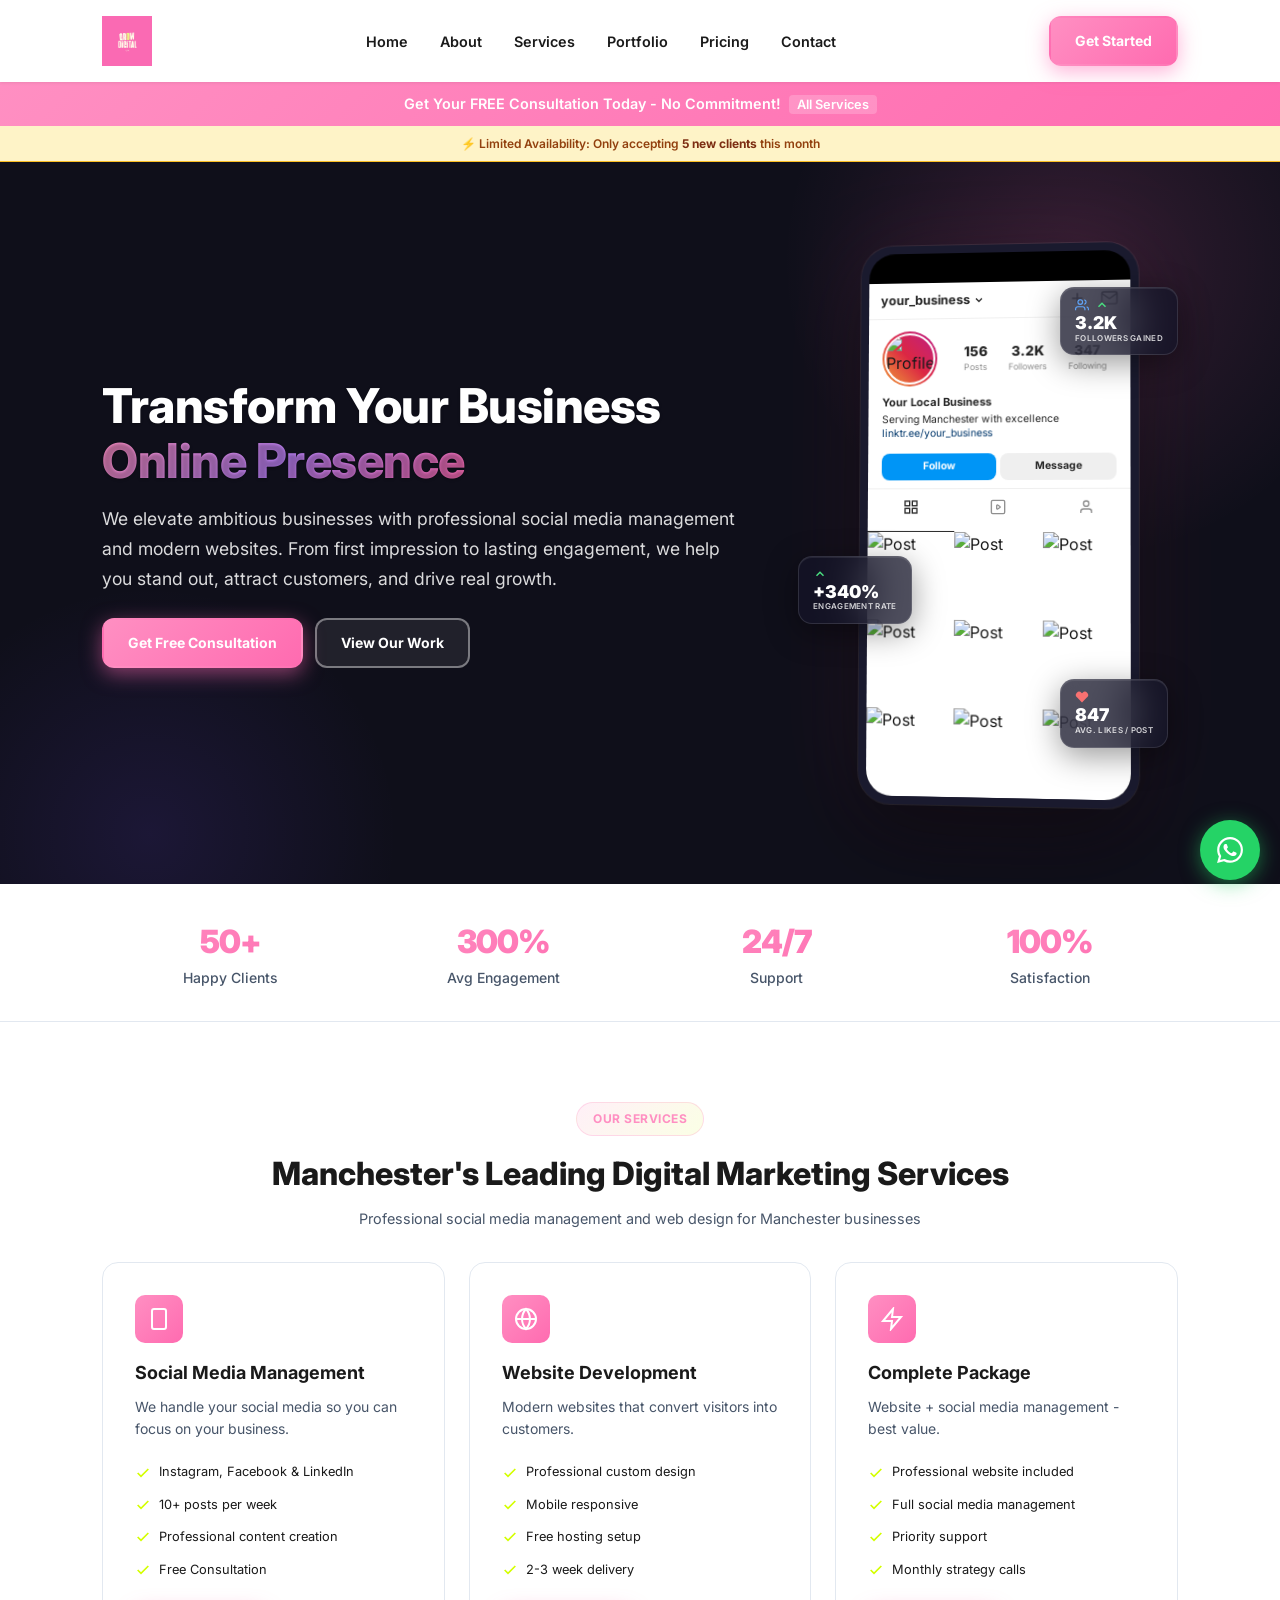
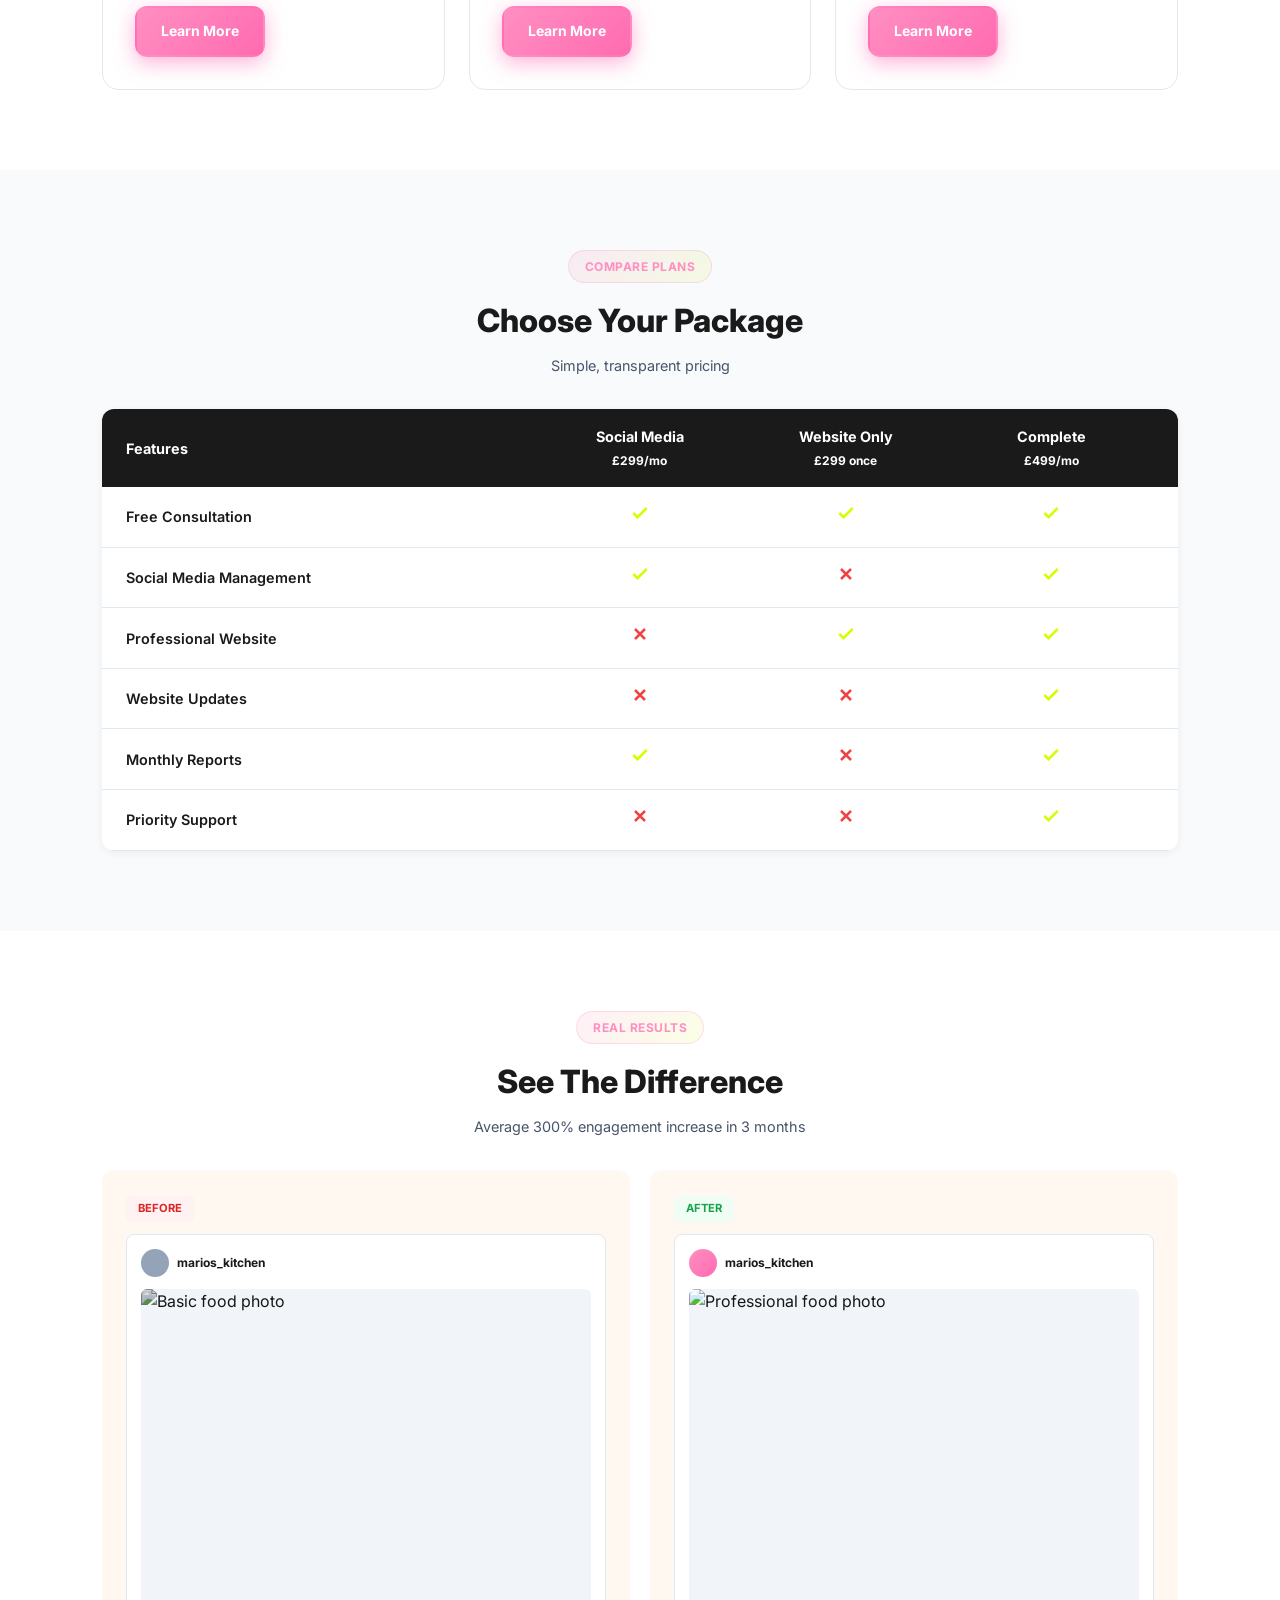
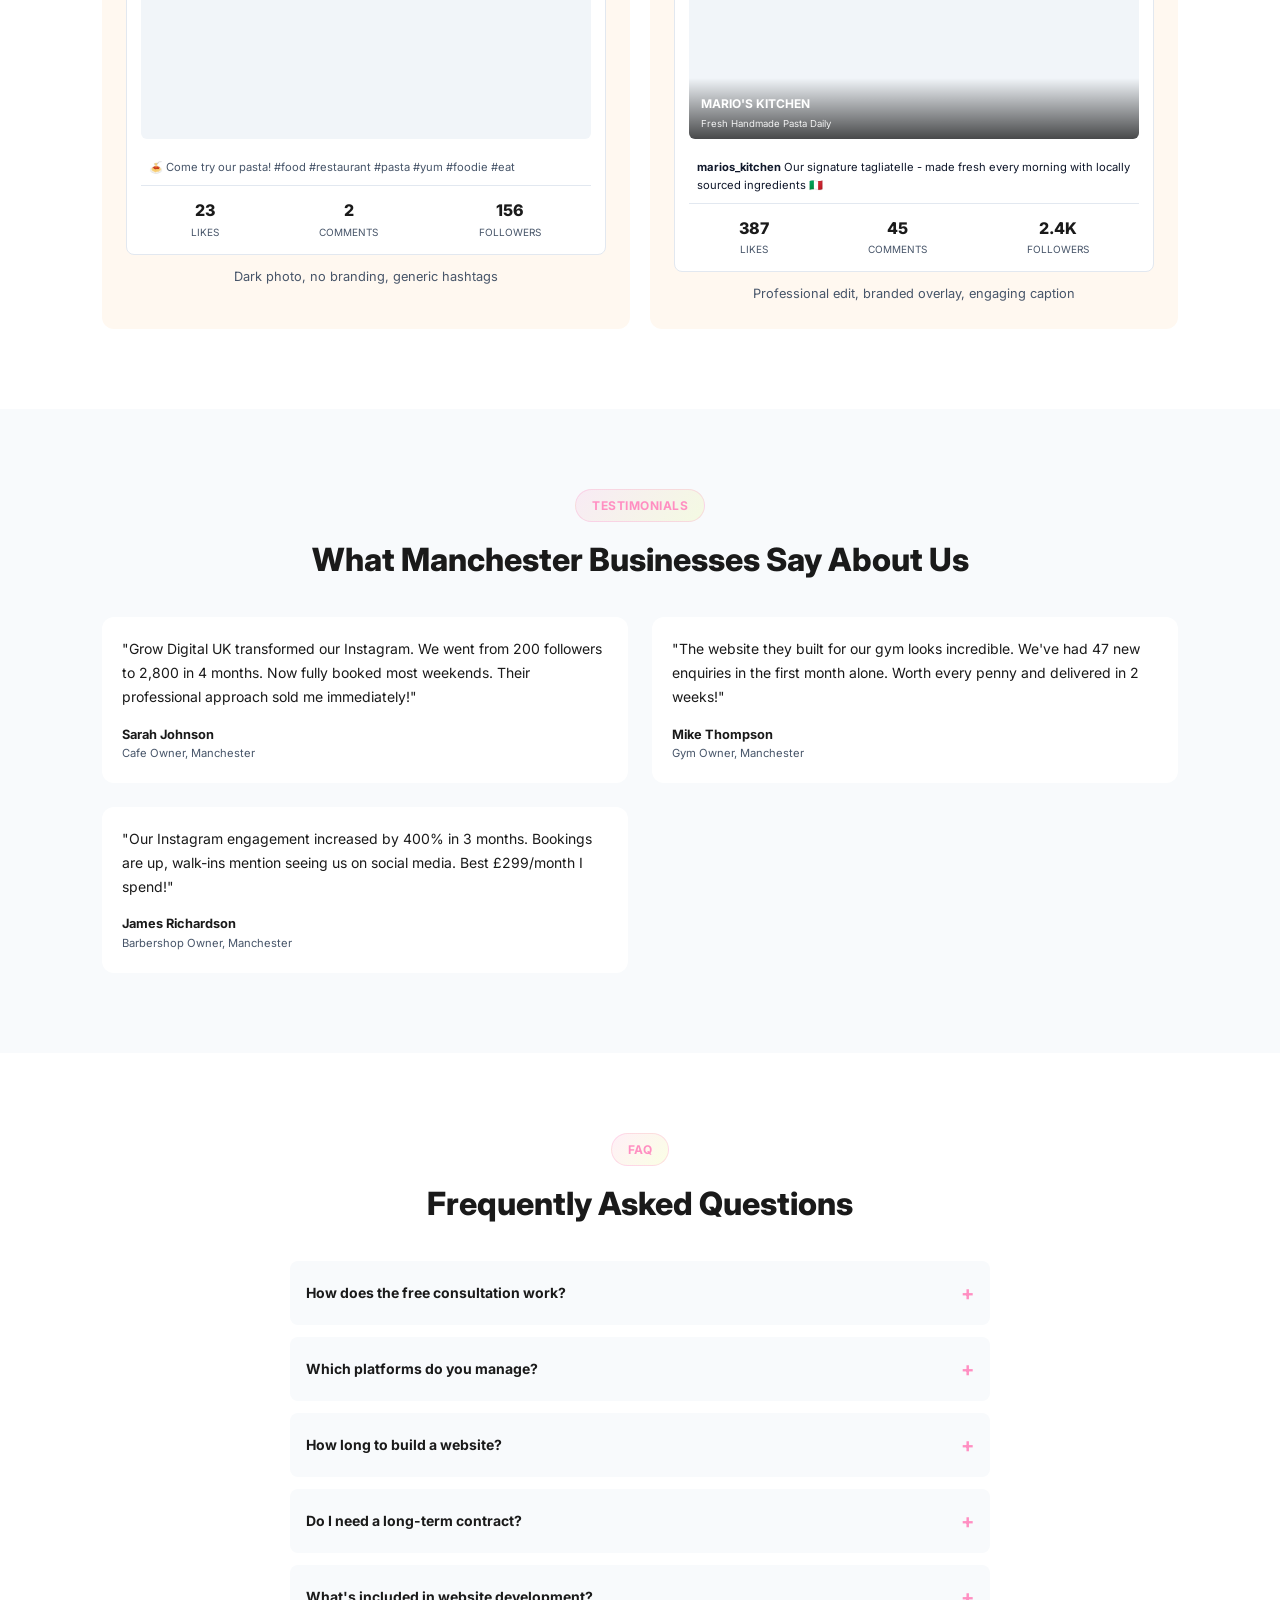
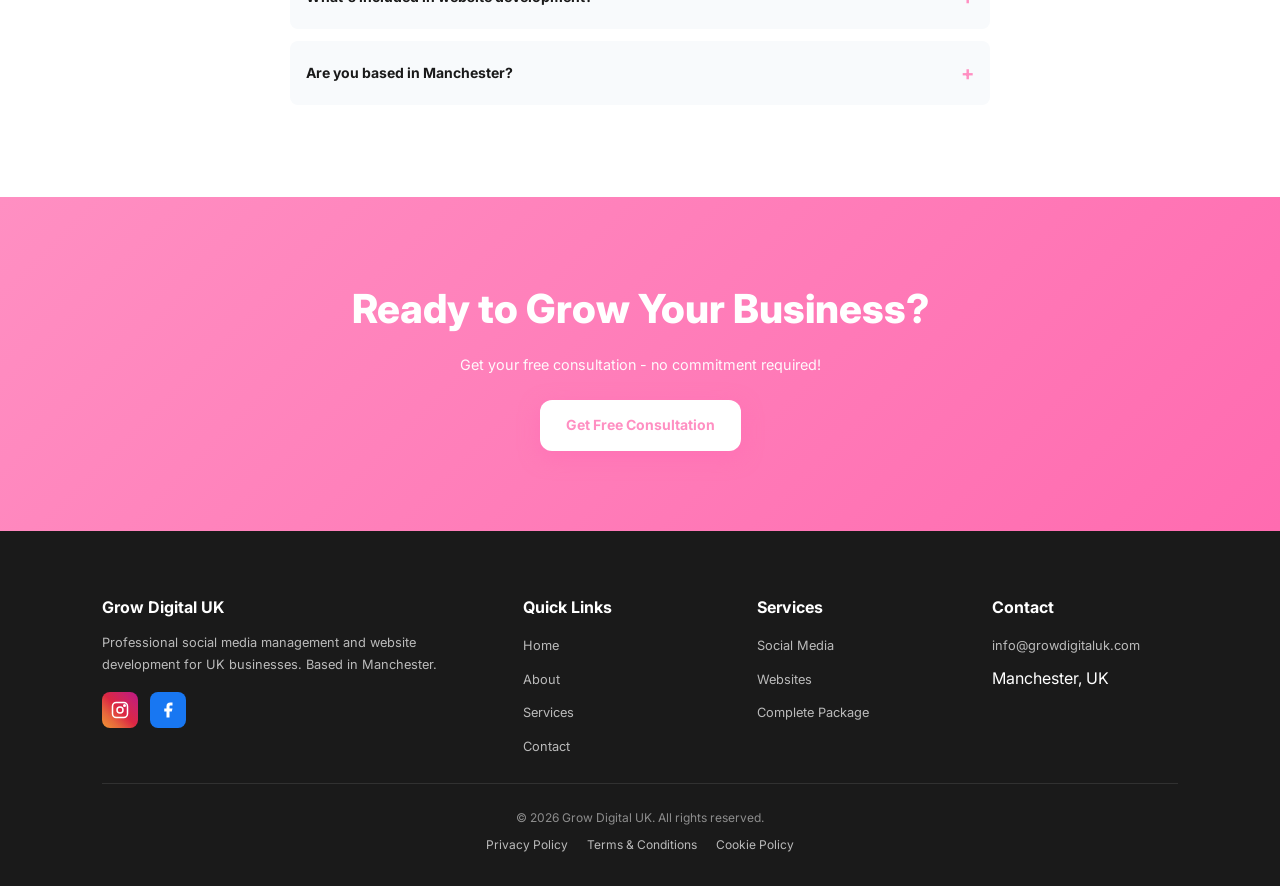
==== commit 10504626: "Add files via upload" ====
--- a/index.html
+++ b/index.html
@@ -1603,7 +1603,7 @@
         <div class="container">
             <nav>
                 <a href="index.html" class="logo">
-                    <img src="assets/images/logo.png" alt="Grow Digital UK" class="logo-img">
+                    <img src="logo.png" alt="Grow Digital UK" class="logo-img">
                 </a>
                 <button class="menu-toggle" aria-label="Toggle menu">
                     <span></span>
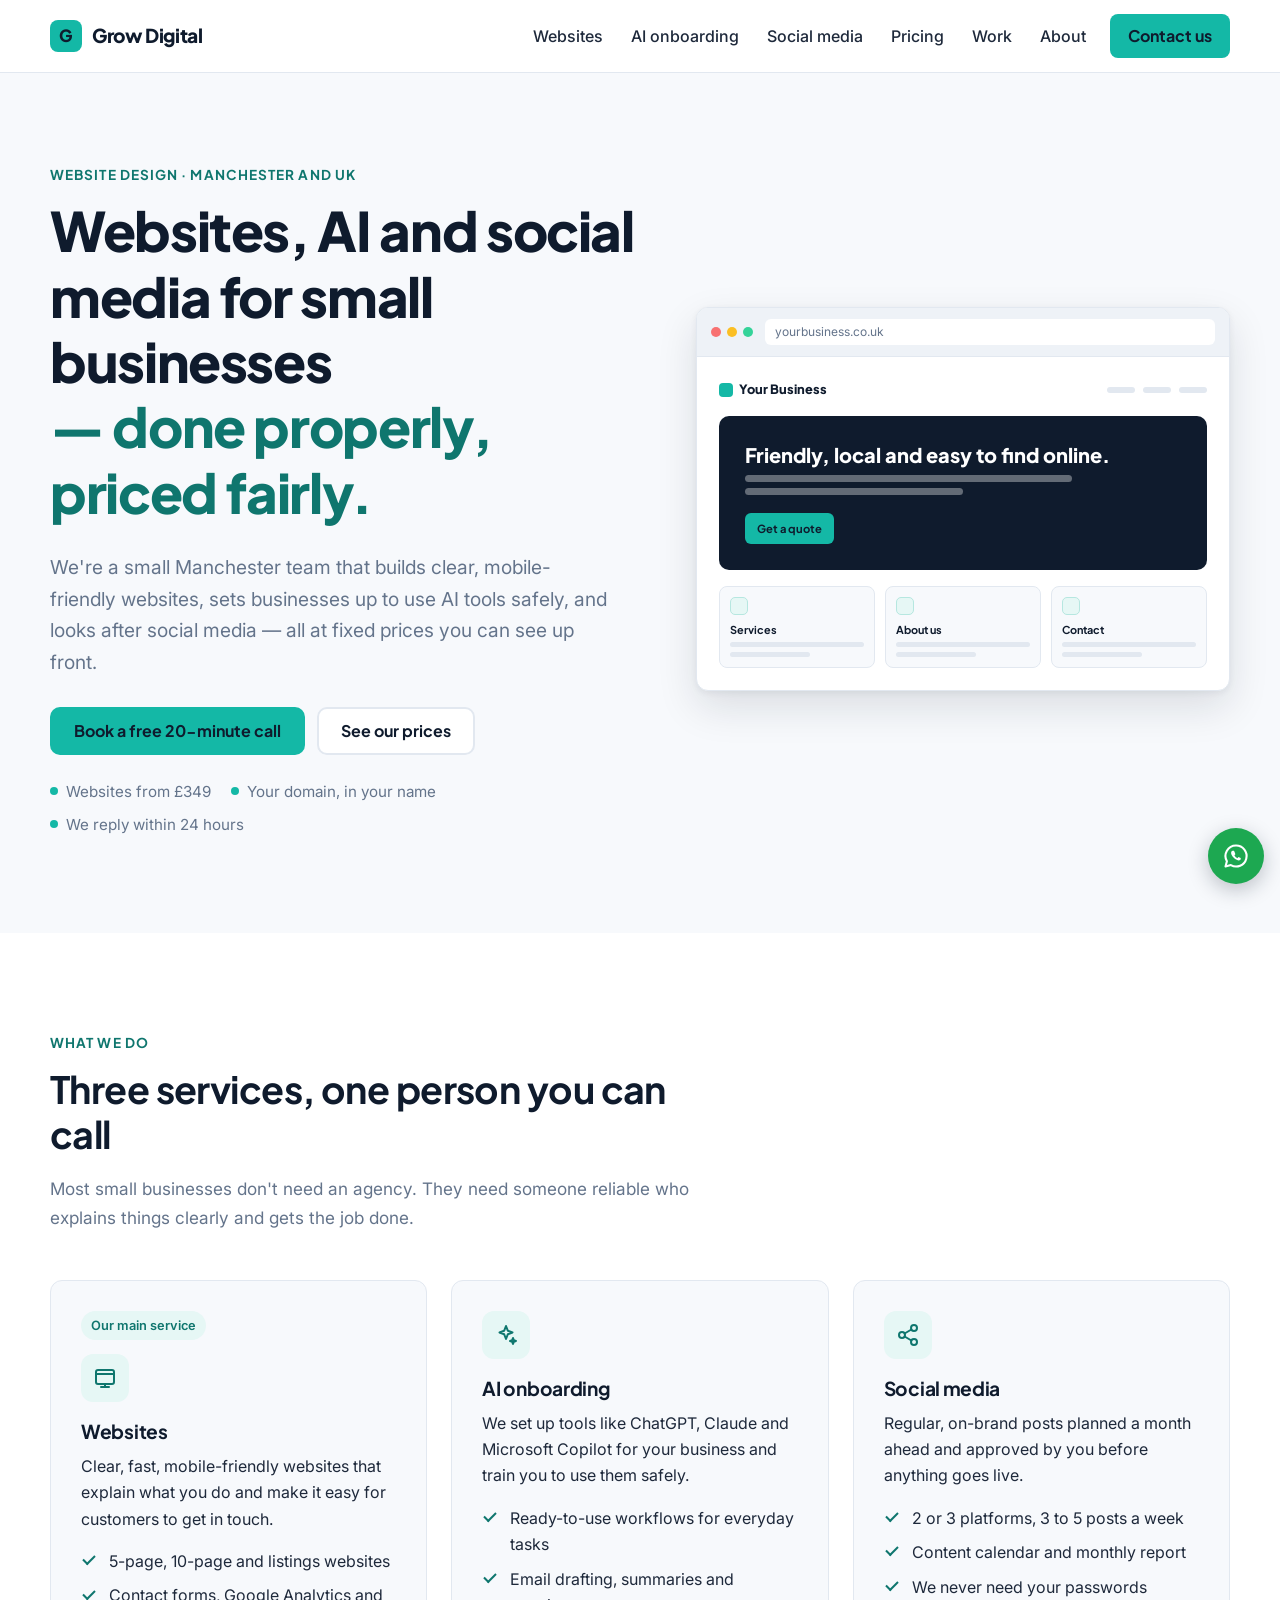
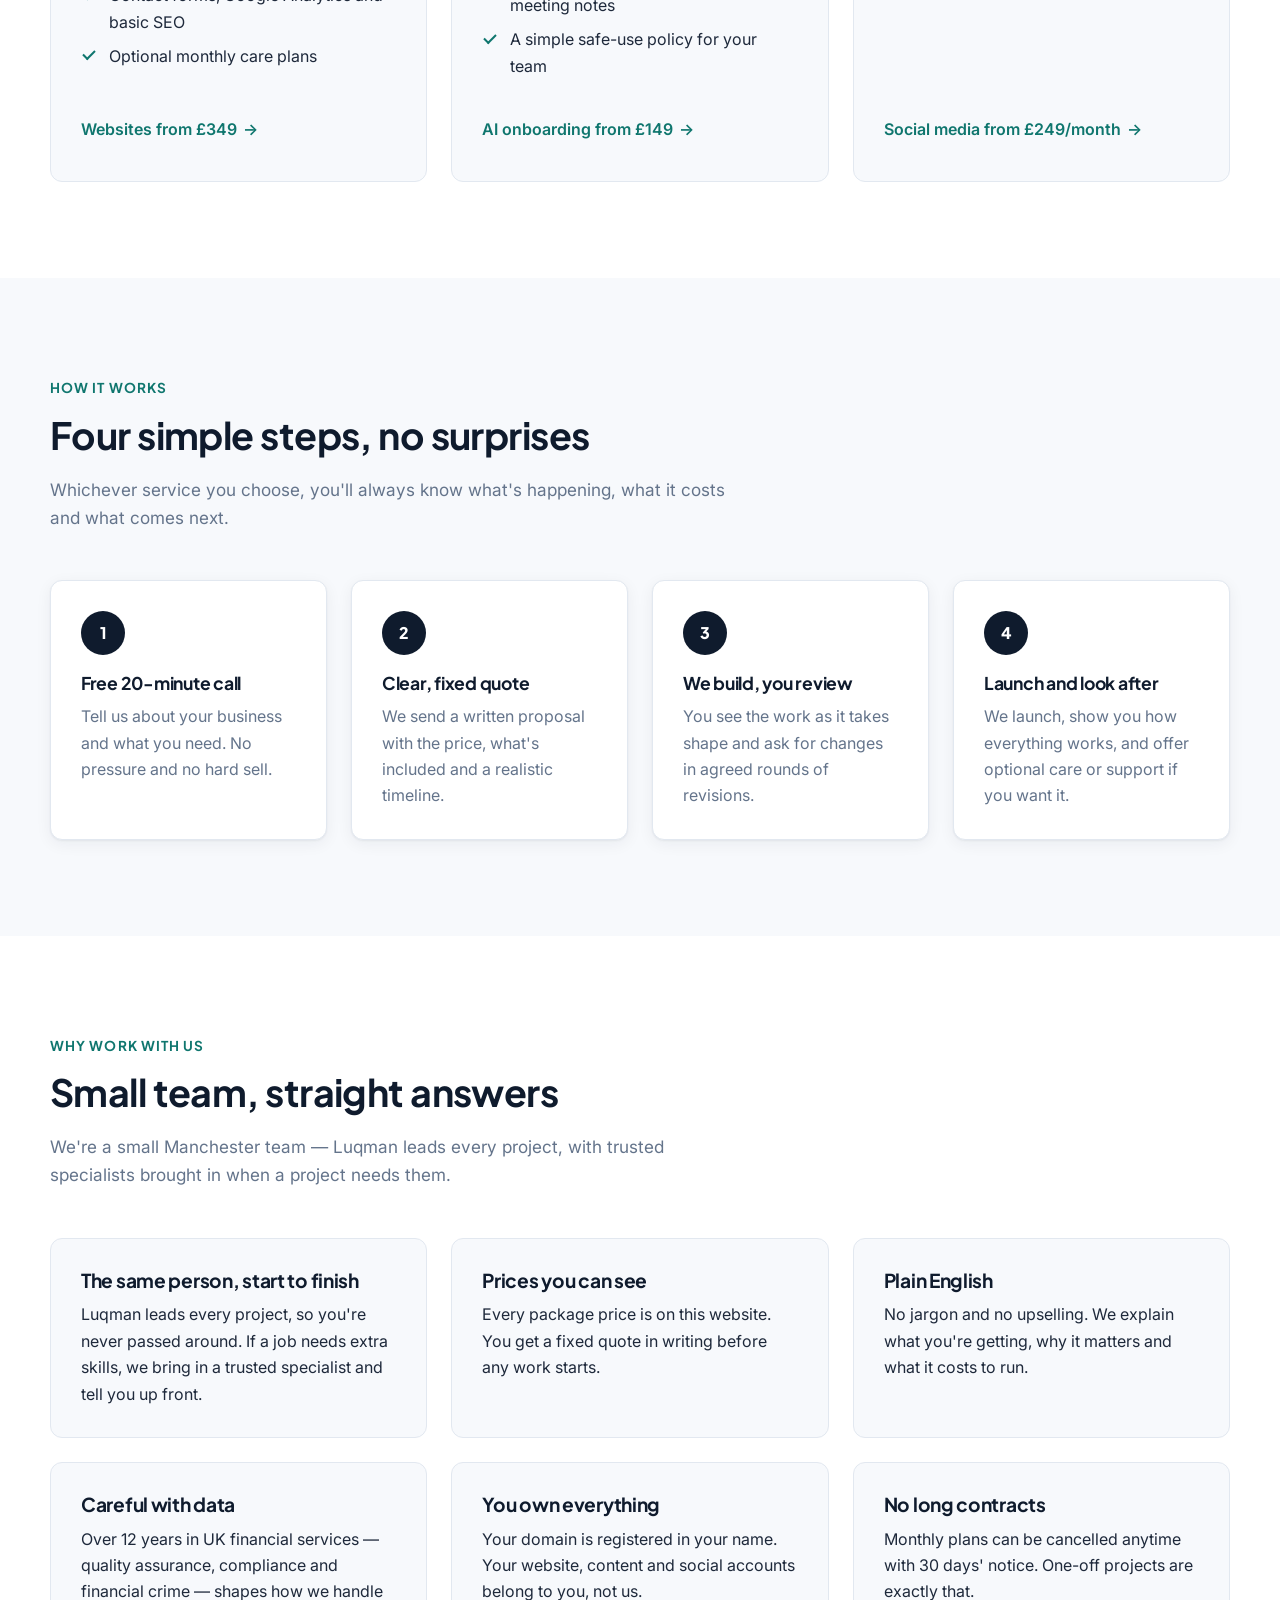
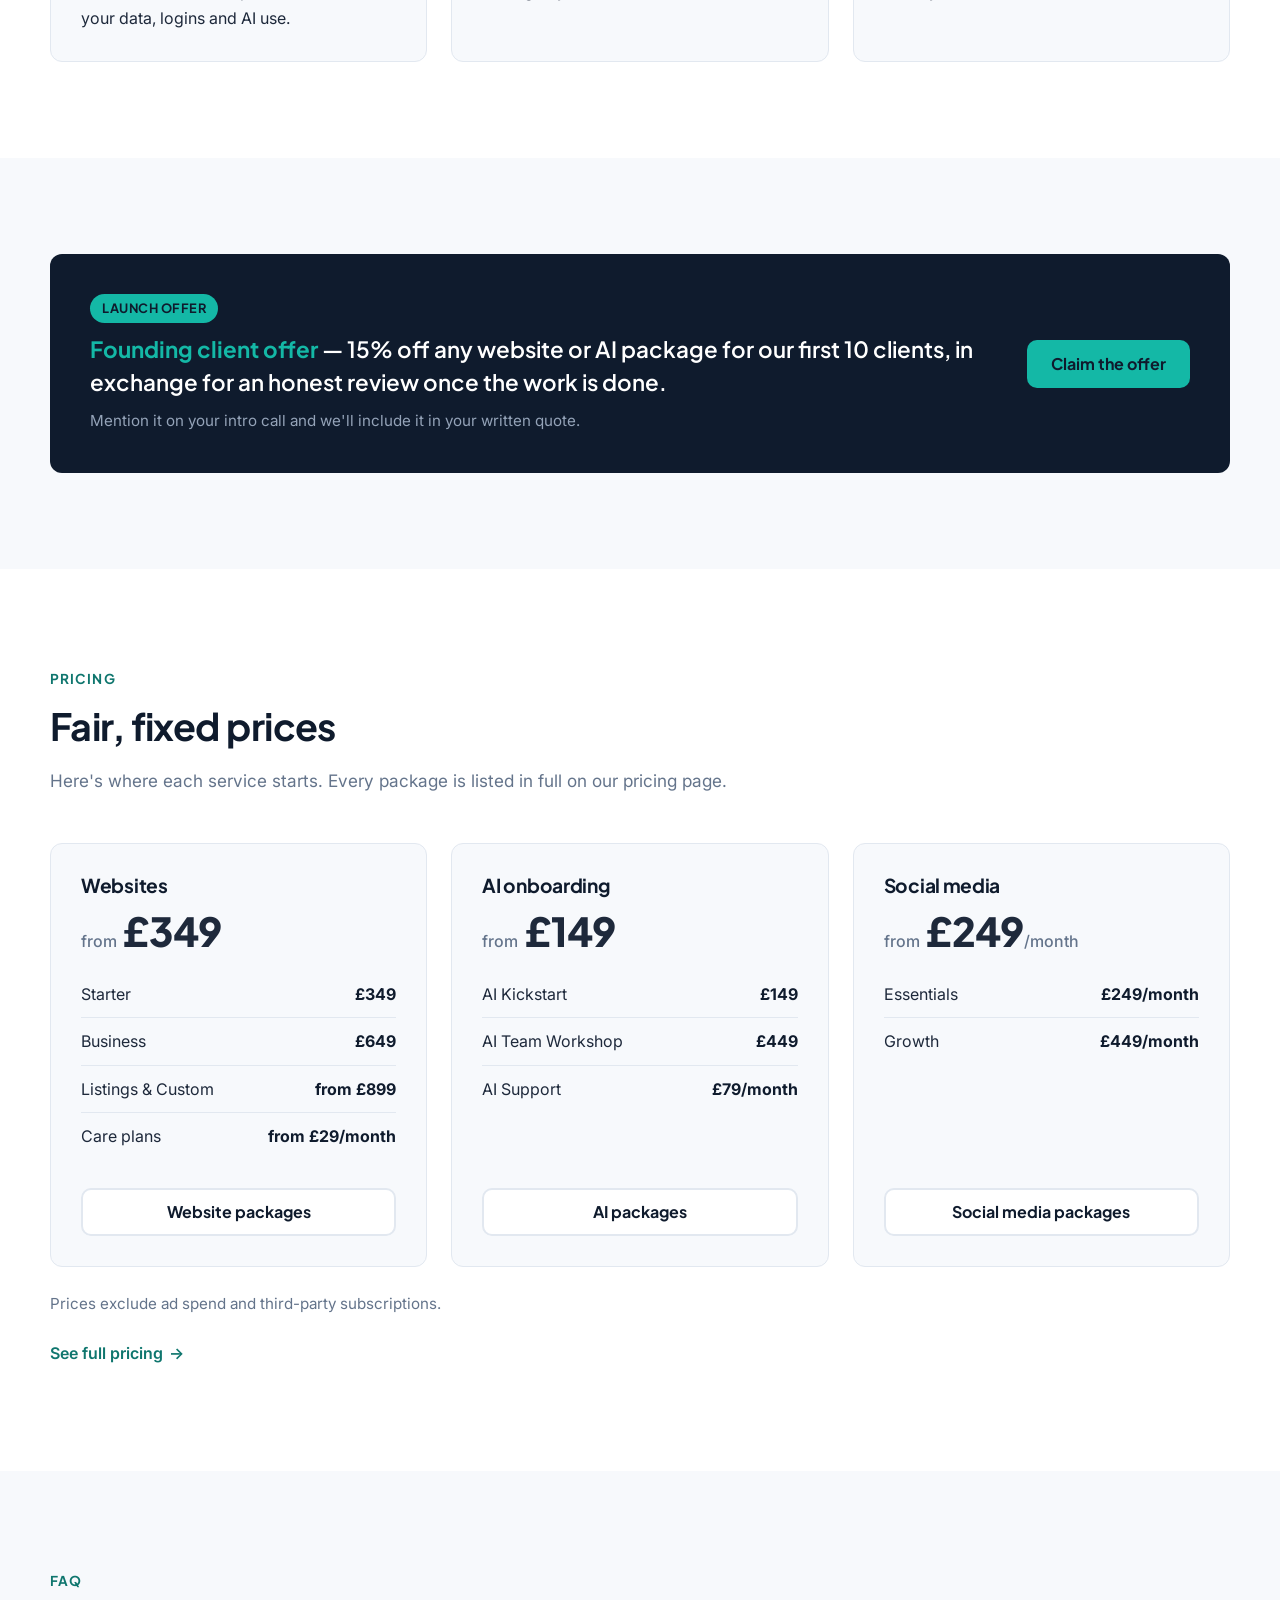
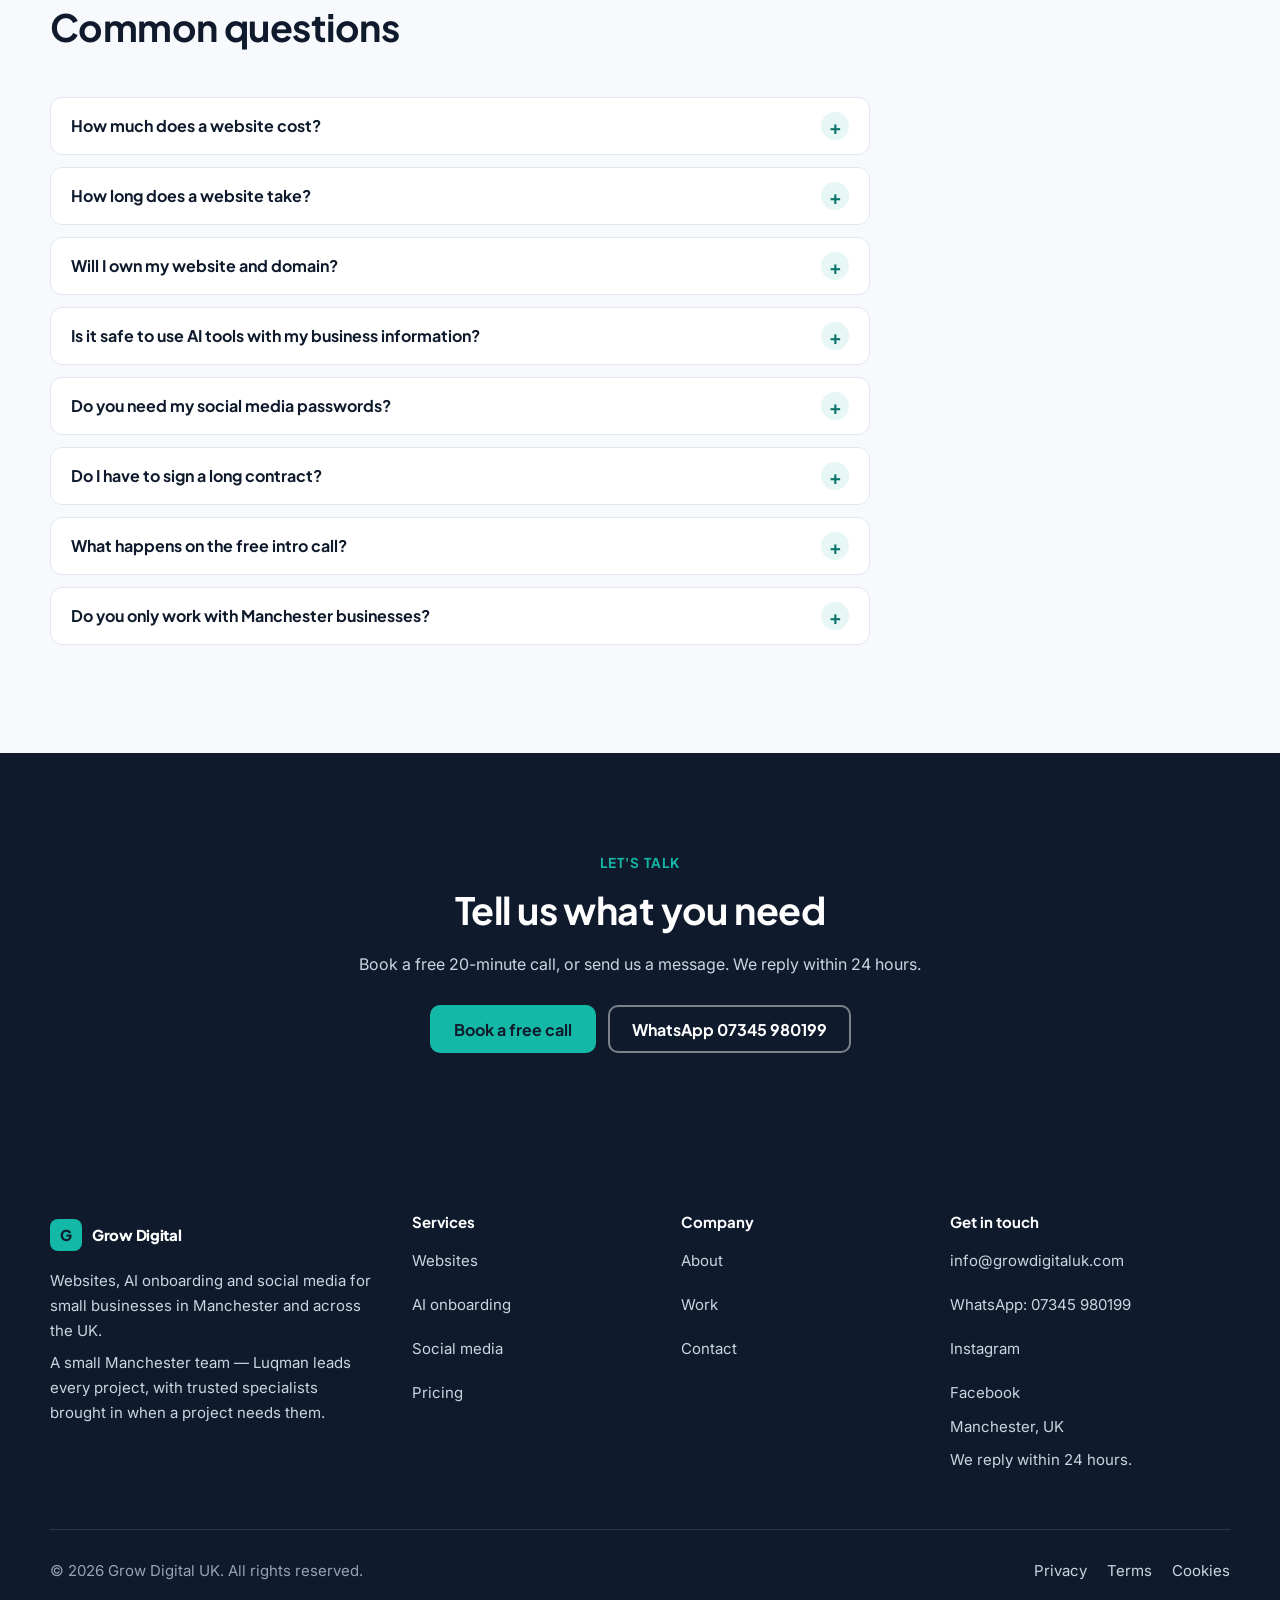
==== commit 1f6f9235: "Add files via upload" ====
--- a/index.html
+++ b/index.html
@@ -1,2432 +1,509 @@
 <!DOCTYPE html>
-<html lang="en">
+<html lang="en-GB">
 <head>
-    <meta charset="UTF-8">
-    <meta name="viewport" content="width=device-width, initial-scale=1.0">
-    <meta name="color-scheme" content="light only">
-    <title>Grow Digital UK | Transform Your Business Online Presence</title>
-    <meta name="description" content="Elevate your business with professional social media management & website development. Proven results. £299 packages. Free consultation. UK-based agency.">
-
-    <!-- Canonical URL -->
-    <link rel="canonical" href="https://growdigitaluk.com/index.html">
-
-    <!-- Open Graph / Facebook -->
-    <meta property="og:type" content="website">
-    <meta property="og:url" content="https://growdigitaluk.com/">
-    <meta property="og:title" content="Grow Digital UK | Transform Your Business Online Presence">
-    <meta property="og:description" content="Elevate your business with professional social media management & website development. Proven results. £299 packages. Free consultation. UK-based agency.">
-    <meta property="og:image" content="https://growdigitaluk.com/assets/images/logo.png">
-
-    <!-- Twitter -->
-    <meta property="twitter:card" content="summary_large_image">
-    <meta property="twitter:url" content="https://growdigitaluk.com/">
-    <meta property="twitter:title" content="Grow Digital UK | Transform Your Business Online Presence">
-    <meta property="twitter:description" content="Elevate your business with professional social media management & website development. Proven results. £299 packages. Free consultation. UK-based agency.">
-    <meta property="twitter:image" content="https://growdigitaluk.com/assets/images/logo.png">
-
-    <link rel="preconnect" href="https://fonts.googleapis.com">
-    <link rel="preconnect" href="https://fonts.gstatic.com" crossorigin>
-    <link href="https://fonts.googleapis.com/css2?family=Inter:wght@400;500;600;700;800;900&display=swap" rel="stylesheet">
-    <style>
-        * { margin: 0; padding: 0; box-sizing: border-box; }
-        
-        :root {
-            --primary: #FF8FC2;
-            --primary-dark: #FF6BB0;
-            --accent: #D4FF00;
-            --accent-light: #E0FF66;
-            --dark: #1a1a1a;
-            --gray: #475569;
-            --light: #FFF8F0;
-            --white: #ffffff;
-            --gradient: linear-gradient(135deg, #FF8FC2 0%, #FF6BB0 100%);
-            --gradient-alt: linear-gradient(135deg, #FF8FC2 0%, #D4FF00 50%, #FF6BB0 100%);
+  <meta charset="utf-8">
+  <meta name="viewport" content="width=device-width, initial-scale=1, viewport-fit=cover">
+  <title>Website Design Manchester for Small Businesses | Grow Digital UK</title>
+  <meta name="description" content="Website design in Manchester for small businesses, plus AI onboarding and social media management. Fixed, fair prices from £349. Book a free 20-minute intro call.">
+  <link rel="canonical" href="https://growdigitaluk.com/">
+  <meta name="theme-color" content="#0F1B2D">
+
+  <meta property="og:type" content="website">
+  <meta property="og:site_name" content="Grow Digital UK">
+  <meta property="og:locale" content="en_GB">
+  <meta property="og:title" content="Website Design Manchester for Small Businesses | Grow Digital UK">
+  <meta property="og:description" content="Websites, AI and social media for small businesses — done properly, priced fairly. Fixed prices from £349.">
+  <meta property="og:url" content="https://growdigitaluk.com/">
+  <meta property="og:image" content="https://growdigitaluk.com/og-image.png">
+  <meta name="twitter:card" content="summary_large_image">
+
+  <link rel="icon" href="favicon.svg" type="image/svg+xml">
+  <link rel="apple-touch-icon" href="apple-touch-icon.png">
+  <link rel="preconnect" href="https://fonts.googleapis.com">
+  <link rel="preconnect" href="https://fonts.gstatic.com" crossorigin>
+  <link rel="stylesheet" href="https://fonts.googleapis.com/css2?family=Inter:wght@400;500;600&family=Plus+Jakarta+Sans:wght@600;700;800&display=swap">
+  <link rel="stylesheet" href="styles.css">
+  <script src="main.js"></script>
+
+  <script type="application/ld+json">
+  {
+    "@context": "https://schema.org",
+    "@type": "LocalBusiness",
+    "@id": "https://growdigitaluk.com/#business",
+    "name": "Grow Digital UK",
+    "alternateName": "Grow Digital",
+    "url": "https://growdigitaluk.com/",
+    "logo": "https://growdigitaluk.com/favicon.svg",
+    "image": "https://growdigitaluk.com/og-image.png",
+    "description": "Websites, AI onboarding and social media management for small businesses in Manchester and across the UK.",
+    "email": "info@growdigitaluk.com",
+    "telephone": "+447345980199",
+    "priceRange": "£149 to £899+",
+    "address": {
+      "@type": "PostalAddress",
+      "addressLocality": "Manchester",
+      "addressCountry": "GB"
+    },
+    "areaServed": [
+      { "@type": "City", "name": "Manchester" },
+      { "@type": "Country", "name": "United Kingdom" }
+    ],
+    "founder": { "@type": "Person", "name": "Luqman" },
+    "sameAs": [
+      "https://instagram.com/igrowdigitaluk",
+      "https://www.facebook.com/share/1BgETdXPgi/"
+    ],
+    "hasOfferCatalog": {
+      "@type": "OfferCatalog",
+      "name": "Grow Digital UK services",
+      "itemListElement": [
+        {
+          "@type": "Offer",
+          "itemOffered": {
+            "@type": "Service",
+            "name": "Website design",
+            "description": "Mobile-friendly websites for small businesses, from 5-page sites to listings and custom builds, plus monthly care plans.",
+            "url": "https://growdigitaluk.com/websites.html"
+          }
+        },
+        {
+          "@type": "Offer",
+          "itemOffered": {
+            "@type": "Service",
+            "name": "AI onboarding and training",
+            "description": "Setting up and training small businesses to use AI tools such as ChatGPT, Claude and Microsoft Copilot safely.",
+            "url": "https://growdigitaluk.com/ai-onboarding.html"
+          }
+        },
+        {
+          "@type": "Offer",
+          "itemOffered": {
+            "@type": "Service",
+            "name": "Social media management",
+            "description": "Monthly social media management with a content calendar, client approval and monthly reports.",
+            "url": "https://growdigitaluk.com/social-media.html"
+          }
         }
-        
-        body {
-            font-family: 'Inter', sans-serif;
-            line-height: 1.6;
-            color: var(--dark);
-            background-color: #ffffff;
-            -webkit-font-smoothing: antialiased;
-            overflow-x: hidden;
-            color-scheme: light only;
-        }
-
-        /* Force light mode - prevent dark mode inversion on mobile */
-        @media (prefers-color-scheme: dark) {
-            :root {
-                color-scheme: light only;
-            }
-            body {
-                background-color: #ffffff !important;
-                color: #1a1a1a !important;
-            }
-            .hero {
-                background: #0f0f1a !important;
-            }
-            header {
-                background: rgba(255, 255, 255, 0.95) !important;
-            }
-            .service-card,
-            .testimonial-card,
-            .comparison-table,
-            .insta-mockup {
-                background: #ffffff !important;
-                color: #1a1a1a !important;
-            }
-            .faq-item {
-                background: #f8fafc !important;
-            }
-            .services,
-            .before-after,
-            .faq {
-                background: #ffffff !important;
-            }
-            .comparison,
-            .testimonials {
-                background: #f8fafc !important;
-            }
-        }
-
-        /* Smooth Scroll */
-        html {
-            scroll-behavior: smooth;
-        }
-
-        /* Animations */
-        @keyframes fadeInUp {
-            from {
-                opacity: 0;
-                transform: translateY(30px);
-            }
-            to {
-                opacity: 1;
-                transform: translateY(0);
-            }
-        }
-
-        @keyframes float {
-            0%, 100% { transform: translateY(0px); }
-            50% { transform: translateY(-10px); }
-        }
-
-        @keyframes shimmer {
-            0% { background-position: -1000px 0; }
-            100% { background-position: 1000px 0; }
-        }
-
-        @keyframes pulse {
-            0%, 100% { opacity: 1; }
-            50% { opacity: 0.8; }
-        }
-
-        .animate-on-scroll {
-            opacity: 0;
-            animation: fadeInUp 0.8s ease forwards;
-        }
-
-        .container {
-            max-width: 1140px;
-            margin: 0 auto;
-            padding: 0 1rem;
-        }
-
-        /* Header */
-        header {
-            background: rgba(255, 255, 255, 0.95);
-            backdrop-filter: blur(10px);
-            box-shadow: 0 1px 3px rgba(0,0,0,0.08);
-            position: sticky;
-            top: 0;
-            z-index: 1000;
-            transition: all 0.3s ease;
-        }
-
-        header.scrolled {
-            box-shadow: 0 4px 20px rgba(139, 92, 246, 0.15);
-        }
-
-        nav {
-            display: flex;
-            justify-content: space-between;
-            align-items: center;
-            padding: 0.875rem 0;
-            gap: 1rem;
-        }
-
-        .logo {
-            display: flex;
-            align-items: center;
-            gap: 0.5rem;
-            text-decoration: none;
-            flex-shrink: 0;
-        }
-
-        .logo-img {
-            height: 40px;
-            width: auto;
-            display: block;
-        }
-
-        .logo-icon {
-            width: 36px;
-            height: 36px;
-            background: var(--gradient);
-            border-radius: 8px;
-            display: none;
-            align-items: center;
-            justify-content: center;
-        }
-
-        .logo-icon svg {
-            width: 20px;
-            height: 20px;
-            color: white;
-        }
-
-        .logo-text {
-            font-size: 1.125rem;
-            font-weight: 800;
-            color: var(--dark);
-            display: none;
-        }
-
-        .logo-text span {
-            color: var(--primary);
-        }
-
-        .nav-links {
-            display: none;
-            gap: 2rem;
-            list-style: none;
-            position: absolute;
-            top: 100%;
-            left: 0;
-            right: 0;
-            background: rgba(255, 255, 255, 0.98);
-            backdrop-filter: blur(10px);
-            flex-direction: column;
-            padding: 1rem 0;
-            box-shadow: 0 4px 20px rgba(0,0,0,0.1);
-            border-top: 1px solid #e2e8f0;
-        }
-
-        .nav-links.active {
-            display: flex;
-        }
-
-        .nav-links li {
-            padding: 0 1.5rem;
-        }
-
-        .nav-links a {
-            color: var(--dark);
-            text-decoration: none;
-            font-weight: 600;
-            font-size: 0.9rem;
-            display: block;
-            padding: 0.5rem 0;
-        }
-
-        .nav-links a:hover { color: var(--primary); }
-
-        /* Hamburger Menu */
-        .menu-toggle {
-            display: flex;
-            flex-direction: column;
-            gap: 4px;
-            background: none;
-            border: none;
-            cursor: pointer;
-            padding: 0.5rem;
-            z-index: 1001;
-        }
-
-        .menu-toggle span {
-            display: block;
-            width: 24px;
-            height: 3px;
-            background: var(--dark);
-            border-radius: 2px;
-            transition: all 0.3s ease;
-        }
-
-        .menu-toggle.active span:nth-child(1) {
-            transform: rotate(45deg) translate(6px, 6px);
-        }
-
-        .menu-toggle.active span:nth-child(2) {
-            opacity: 0;
-        }
-
-        .menu-toggle.active span:nth-child(3) {
-            transform: rotate(-45deg) translate(6px, -6px);
-        }
-
-        nav {
-            position: relative;
-        }
-
-        .cta-btn {
-            background: var(--gradient);
-            color: var(--white);
-            padding: 0.75rem 1.5rem;
-            border-radius: 12px;
-            text-decoration: none;
-            font-weight: 700;
-            font-size: 0.875rem;
-            white-space: nowrap;
-            transition: all 0.3s ease;
-            position: relative;
-            overflow: hidden;
-            box-shadow: 0 6px 20px rgba(255, 105, 180, 0.5);
-            border: 2px solid transparent;
-            min-height: 48px;
-            display: inline-flex;
-            align-items: center;
-            justify-content: center;
-        }
-
-        .cta-btn::before {
-            content: '';
-            position: absolute;
-            top: 0;
-            left: -100%;
-            width: 100%;
-            height: 100%;
-            background: linear-gradient(90deg, transparent, rgba(255,255,255,0.3), transparent);
-            transition: left 0.5s;
-        }
-
-        .cta-btn:hover::before {
-            left: 100%;
-        }
-
-        .cta-btn:hover {
-            transform: translateY(-2px) scale(1.02);
-            box-shadow: 0 8px 25px rgba(255, 105, 180, 0.4);
-        }
-
-        .cta-btn:active {
-            transform: translateY(0) scale(0.98);
-        }
-
-        /* Trial Banner */
-        .trial-banner {
-            background: var(--gradient);
-            color: var(--white);
-            padding: 0.625rem 1rem;
-            text-align: center;
-            font-weight: 600;
-            font-size: 0.8rem;
-        }
-
-        .trial-banner span {
-            background: rgba(255,255,255,0.2);
-            padding: 0.125rem 0.5rem;
-            border-radius: 4px;
-            margin-left: 0.5rem;
-            font-size: 0.7rem;
-        }
-
-        /* Urgency Banner */
-        .urgency-banner {
-            background: #fef3c7;
-            border-bottom: 1px solid #fbbf24;
-            padding: 0.5rem 1rem;
-            text-align: center;
-            font-size: 0.75rem;
-            color: #92400e;
-            font-weight: 600;
-        }
-
-        .urgency-banner span {
-            color: #7c2d12;
-            font-weight: 700;
-        }
-
-        /* Hero */
-        .hero {
-            background: #0f0f1a;
-            padding: 2.5rem 0 2rem;
-            position: relative;
-            overflow: hidden;
-        }
-
-        .hero::before {
-            content: '';
-            position: absolute;
-            width: 600px;
-            height: 600px;
-            background: radial-gradient(circle, rgba(255, 105, 180, 0.15) 0%, transparent 70%);
-            top: -200px;
-            right: -100px;
-            pointer-events: none;
-        }
-
-        .hero::after {
-            content: '';
-            position: absolute;
-            width: 500px;
-            height: 500px;
-            background: radial-gradient(circle, rgba(120, 80, 255, 0.12) 0%, transparent 70%);
-            bottom: -200px;
-            left: -100px;
-            pointer-events: none;
-        }
-
-        .hero-content {
-            display: flex;
-            flex-direction: column;
-            gap: 2.5rem;
-            position: relative;
-            z-index: 1;
-        }
-
-        .hero-text h1 {
-            font-size: 2rem;
-            font-weight: 800;
-            line-height: 1.15;
-            margin-bottom: 1rem;
-            letter-spacing: -0.5px;
-            color: #ffffff;
-            text-shadow: 0 1px 3px rgba(0,0,0,0.3);
-        }
-
-        .gradient-text {
-            background: linear-gradient(135deg, #FF8FC2 0%, #c084fc 50%, #FF6BB0 100%);
-            -webkit-background-clip: text;
-            -webkit-text-fill-color: transparent;
-            background-clip: text;
-        }
-
-        .hero-text p {
-            font-size: 1rem;
-            color: rgba(255,255,255,0.85);
-            margin-bottom: 1.5rem;
-            line-height: 1.7;
-        }
-
-        .hero-buttons {
-            display: flex;
-            gap: 0.75rem;
-            flex-wrap: wrap;
-        }
-
-        .btn-secondary {
-            background: rgba(255,255,255,0.08);
-            color: #ffffff;
-            padding: 0.75rem 1.5rem;
-            border-radius: 12px;
-            text-decoration: none;
-            font-weight: 700;
-            font-size: 0.875rem;
-            border: 2px solid rgba(255,255,255,0.4);
-            transition: all 0.3s ease;
-            min-height: 48px;
-            display: inline-flex;
-            align-items: center;
-        }
-
-        .btn-secondary:hover {
-            border-color: rgba(255,255,255,0.7);
-            background: rgba(255,255,255,0.12);
-        }
-
-        .hero-image {
-            display: block;
-        }
-
-        .hero-visual {
-            max-width: 260px;
-            margin: 0 auto;
-        }
-
-        .hero-visual .device {
-            max-width: 220px;
-            transform: rotateY(0deg) rotateX(0deg);
-        }
-
-        .hero-visual .glass-card {
-            display: none;
-        }
-
-        /* Hero Transformation Visual */
-        .hero-visual {
-            position: relative;
-            width: 100%;
-            max-width: 480px;
-            margin: 0 auto;
-            perspective: 1200px;
-        }
-
-        /* Device Frame - Realistic iPhone style */
-        .device {
-            background: #1a1a2e;
-            border-radius: 32px;
-            padding: 8px;
-            box-shadow:
-                0 0 0 1px rgba(255,255,255,0.08),
-                0 30px 80px rgba(0,0,0,0.5),
-                0 0 100px rgba(255, 105, 180, 0.1);
-            transform: rotateY(-5deg) rotateX(2deg);
-            transform-style: preserve-3d;
-            max-width: 280px;
-            margin: 0 auto;
-        }
-
-        .device-inner {
-            background: #000;
-            border-radius: 26px;
-            overflow: hidden;
-            position: relative;
-        }
-
-        /* Dynamic Island */
-        .dynamic-island {
-            width: 90px;
-            height: 22px;
-            background: #000;
-            border-radius: 20px;
-            margin: 8px auto 0;
-            position: relative;
-            z-index: 5;
-        }
-
-        /* IG App Screen */
-        .ig-screen {
-            background: #ffffff;
-        }
-
-        /* IG Top Bar */
-        .ig-topbar {
-            display: flex;
-            align-items: center;
-            justify-content: space-between;
-            padding: 8px 12px;
-            background: #ffffff;
-            border-bottom: 1px solid #efefef;
-        }
-
-        .ig-topbar-handle {
-            font-weight: 700;
-            font-size: 0.8rem;
-            color: #262626;
-            display: flex;
-            align-items: center;
-            gap: 3px;
-        }
-
-        .ig-topbar-handle svg {
-            width: 12px;
-            height: 12px;
-        }
-
-        .ig-topbar-icons {
-            display: flex;
-            gap: 14px;
-        }
-
-        .ig-topbar-icons svg {
-            width: 18px;
-            height: 18px;
-            color: #262626;
-        }
-
-        /* IG Profile Section */
-        .ig-prof {
-            padding: 12px 14px 8px;
-        }
-
-        .ig-prof-top {
-            display: flex;
-            align-items: center;
-            gap: 16px;
-            margin-bottom: 8px;
-        }
-
-        .ig-prof-avatar {
-            width: 56px;
-            height: 56px;
-            border-radius: 50%;
-            background: linear-gradient(45deg, #f09433, #e6683c, #dc2743, #cc2366, #bc1888);
-            padding: 2px;
-            flex-shrink: 0;
-        }
-
-        .ig-prof-avatar-inner {
-            width: 100%;
-            height: 100%;
-            border-radius: 50%;
-            border: 2px solid #fff;
-            overflow: hidden;
-        }
-
-        .ig-prof-avatar-inner img {
-            width: 100%;
-            height: 100%;
-            object-fit: cover;
-        }
-
-        .ig-prof-stats {
-            display: flex;
-            gap: 0;
-            flex: 1;
-            justify-content: space-around;
-        }
-
-        .ig-prof-stat {
-            text-align: center;
-        }
-
-        .ig-prof-stat-num {
-            font-weight: 800;
-            font-size: 0.85rem;
-            color: #262626;
-            line-height: 1.2;
-        }
-
-        .ig-prof-stat-label {
-            font-size: 0.55rem;
-            color: #8e8e8e;
-        }
-
-        .ig-prof-name {
-            font-weight: 700;
-            font-size: 0.7rem;
-            color: #262626;
-            margin-bottom: 1px;
-        }
-
-        .ig-prof-bio {
-            font-size: 0.65rem;
-            color: #262626;
-            line-height: 1.3;
-            margin-bottom: 6px;
-        }
-
-        .ig-prof-bio span {
-            color: #00376b;
-        }
-
-        /* IG Action Buttons */
-        .ig-actions {
-            display: flex;
-            gap: 4px;
-            padding: 0 14px 8px;
-        }
-
-        .ig-btn-follow {
-            flex: 1;
-            background: #0095f6;
-            color: #fff;
-            border: none;
-            border-radius: 8px;
-            padding: 5px 0;
-            font-size: 0.65rem;
-            font-weight: 700;
-            text-align: center;
-        }
-
-        .ig-btn-msg {
-            flex: 1;
-            background: #efefef;
-            color: #262626;
-            border: none;
-            border-radius: 8px;
-            padding: 5px 0;
-            font-size: 0.65rem;
-            font-weight: 700;
-            text-align: center;
-        }
-
-        /* IG Grid Tabs */
-        .ig-grid-tabs {
-            display: flex;
-            border-top: 1px solid #efefef;
-        }
-
-        .ig-grid-tab {
-            flex: 1;
-            text-align: center;
-            padding: 8px 0;
-            border-bottom: 1px solid transparent;
-        }
-
-        .ig-grid-tab.active {
-            border-bottom-color: #262626;
-        }
-
-        .ig-grid-tab svg {
-            width: 16px;
-            height: 16px;
-            color: #8e8e8e;
-        }
-
-        .ig-grid-tab.active svg {
-            color: #262626;
-        }
-
-        /* IG Photo Grid */
-        .ig-photo-grid {
-            display: grid;
-            grid-template-columns: repeat(3, 1fr);
-            gap: 1px;
-        }
-
-        .ig-photo-grid-item {
-            aspect-ratio: 1;
-            overflow: hidden;
-            position: relative;
-        }
-
-        .ig-photo-grid-item img {
-            width: 100%;
-            height: 100%;
-            object-fit: cover;
-            display: block;
-        }
-
-        /* Floating Glass Cards */
-        @keyframes floatCard {
-            0%, 100% { transform: translateY(0px); }
-            50% { transform: translateY(-8px); }
-        }
-
-        @keyframes floatCardAlt {
-            0%, 100% { transform: translateY(0px); }
-            50% { transform: translateY(-12px); }
-        }
-
-        .glass-card {
-            position: absolute;
-            background: rgba(20, 20, 40, 0.75);
-            backdrop-filter: blur(24px);
-            -webkit-backdrop-filter: blur(24px);
-            border: 1px solid rgba(255, 255, 255, 0.12);
-            border-radius: 14px;
-            padding: 10px 14px;
-            z-index: 10;
-            box-shadow: 0 8px 32px rgba(0,0,0,0.4), inset 0 1px 0 rgba(255,255,255,0.08);
-        }
-
-        .glass-card-followers {
-            top: 5%;
-            right: -10px;
-            animation: floatCard 4s ease-in-out infinite;
-        }
-
-        .glass-card-engagement {
-            bottom: 32%;
-            left: -10px;
-            animation: floatCardAlt 4.5s ease-in-out infinite;
-            animation-delay: 1s;
-        }
-
-        .glass-card-likes {
-            bottom: 10%;
-            right: -5px;
-            animation: floatCard 3.5s ease-in-out infinite;
-            animation-delay: 2s;
-        }
-
-        .glass-card-icon {
-            display: flex;
-            align-items: center;
-            gap: 6px;
-            margin-bottom: 2px;
-        }
-
-        .glass-card-icon svg {
-            width: 14px;
-            height: 14px;
-        }
-
-        .glass-card-icon .gc-arrow-up {
-            color: #4ade80;
-        }
-
-        .glass-card-icon .gc-heart {
-            color: #f87171;
-        }
-
-        .glass-card-icon .gc-users {
-            color: #60a5fa;
-        }
-
-        .glass-card-value {
-            font-weight: 900;
-            font-size: 1.1rem;
-            color: #ffffff;
-            line-height: 1;
-        }
-
-        .glass-card-label {
-            font-size: 0.5rem;
-            color: rgba(255,255,255,0.8);
-            text-transform: uppercase;
-            font-weight: 600;
-            letter-spacing: 0.3px;
-        }
-
-        /* Before label on hero */
-        .hero-before-tag {
-            position: absolute;
-            top: -28px;
-            left: 50%;
-            transform: translateX(-50%);
-            display: flex;
-            align-items: center;
-            gap: 6px;
-            font-size: 0.6rem;
-            font-weight: 700;
-            color: rgba(255,255,255,0.45);
-            text-transform: uppercase;
-            letter-spacing: 1px;
-            white-space: nowrap;
-        }
-
-        .hero-before-tag .tag-line {
-            width: 20px;
-            height: 1px;
-            background: rgba(255,255,255,0.2);
-        }
-
-        /* Trust Stats */
-        .trust-banner {
-            background: var(--white);
-            padding: 1.5rem 0;
-            border-bottom: 1px solid #e2e8f0;
-        }
-
-        .trust-content {
-            display: grid;
-            grid-template-columns: repeat(2, 1fr);
-            gap: 1rem;
-        }
-
-        .trust-item {
-            text-align: center;
-            padding: 0.5rem;
-        }
-
-        .trust-item .number {
-            font-size: 1.5rem;
-            font-weight: 900;
-            background: var(--gradient);
-            -webkit-background-clip: text;
-            -webkit-text-fill-color: transparent;
-            background-clip: text;
-            letter-spacing: -1px;
-        }
-
-        .trust-item .label {
-            color: var(--gray);
-            font-size: 0.75rem;
-            font-weight: 500;
-        }
-
-        /* Services */
-        .services {
-            padding: 3rem 0;
-            background: var(--white);
-        }
-
-        .section-header {
-            text-align: center;
-            margin-bottom: 2rem;
-        }
-
-        .section-badge {
-            display: inline-block;
-            padding: 0.375rem 1rem;
-            background: linear-gradient(135deg, rgba(255, 105, 180, 0.1) 0%, rgba(212, 255, 0, 0.1) 100%);
-            color: var(--primary);
-            border-radius: 50px;
-            font-size: 0.75rem;
-            font-weight: 700;
-            text-transform: uppercase;
-            letter-spacing: 0.5px;
-            margin-bottom: 0.75rem;
-            border: 1px solid rgba(255, 105, 180, 0.2);
-        }
-
-        .section-title {
-            font-size: 1.5rem;
-            font-weight: 800;
-            margin-bottom: 0.5rem;
-        }
-
-        .section-subtitle {
-            color: var(--gray);
-            font-size: 0.9rem;
-        }
-
-        .services-grid {
-            display: flex;
-            flex-direction: column;
-            gap: 1.25rem;
-        }
-
-        .service-card {
-            background: var(--white);
-            padding: 1.5rem;
-            border-radius: 16px;
-            border: 1px solid #e2e8f0;
-            transition: all 0.4s ease;
-            position: relative;
-            overflow: hidden;
-        }
-
-        .service-card::before {
-            content: '';
-            position: absolute;
-            top: 0;
-            left: 0;
-            width: 100%;
-            height: 4px;
-            background: var(--gradient);
-            transform: scaleX(0);
-            transition: transform 0.4s ease;
-        }
-
-        .service-card:hover {
-            box-shadow: 0 12px 35px rgba(255, 105, 180, 0.15);
-            transform: translateY(-5px);
-            border-color: rgba(255, 105, 180, 0.3);
-        }
-
-        .service-card:hover::before {
-            transform: scaleX(1);
-        }
-
-        .service-icon {
-            width: 48px;
-            height: 48px;
-            background: var(--gradient);
-            border-radius: 10px;
-            display: flex;
-            align-items: center;
-            justify-content: center;
-            margin-bottom: 1rem;
-        }
-
-        .service-icon svg {
-            width: 24px;
-            height: 24px;
-            color: white;
-        }
-
-        .service-card h3 {
-            font-size: 1.125rem;
-            font-weight: 700;
-            margin-bottom: 0.5rem;
-        }
-
-        .service-card > p {
-            color: var(--gray);
-            font-size: 0.875rem;
-            margin-bottom: 1rem;
-            line-height: 1.6;
-        }
-
-        .service-features {
-            list-style: none;
-            margin-bottom: 1.25rem;
-        }
-
-        .service-features li {
-            padding: 0.375rem 0;
-            color: var(--dark);
-            font-size: 0.8rem;
-            display: flex;
-            align-items: center;
-            gap: 0.5rem;
-        }
-
-        .service-features li svg {
-            width: 16px;
-            height: 16px;
-            color: var(--accent);
-            flex-shrink: 0;
-        }
-
-        /* Comparison Table */
-        .comparison {
-            padding: 3rem 0;
-            background: #f8fafc !important;
-            background-color: #f8fafc !important;
-        }
-
-        .comparison-table {
-            background: var(--white);
-            border-radius: 12px;
-            overflow: hidden;
-            box-shadow: 0 2px 8px rgba(0,0,0,0.06);
-            margin-top: 1.5rem;
-        }
-
-        /* Mobile: Card-based comparison */
-        .comparison-mobile {
-            display: block;
-        }
-
-        .comparison-desktop {
-            display: none;
-        }
-
-        .plan-card {
-            border-bottom: 1px solid #e2e8f0;
-            padding: 1.25rem;
-        }
-
-        .plan-card:last-child {
-            border-bottom: none;
-        }
-
-        .plan-header {
-            display: flex;
-            justify-content: space-between;
-            align-items: center;
-            margin-bottom: 1rem;
-            padding-bottom: 0.75rem;
-            border-bottom: 1px solid #e2e8f0;
-        }
-
-        .plan-name {
-            font-weight: 700;
-            font-size: 1rem;
-        }
-
-        .plan-price {
-            font-weight: 800;
-            color: var(--primary);
-            font-size: 1rem;
-        }
-
-        .plan-features {
-            display: grid;
-            grid-template-columns: 1fr 1fr;
-            gap: 0.5rem;
-        }
-
-        .plan-feature {
-            display: flex;
-            align-items: center;
-            gap: 0.375rem;
-            font-size: 0.75rem;
-            color: var(--dark);
-        }
-
-        .plan-feature.included svg {
-            color: var(--accent);
-        }
-
-        .plan-feature.not-included {
-            color: var(--gray);
-            text-decoration: line-through;
-            opacity: 0.6;
-        }
-
-        .plan-feature.not-included svg {
-            color: #ef4444;
-        }
-
-        .plan-feature svg {
-            width: 14px;
-            height: 14px;
-            flex-shrink: 0;
-        }
-
-        /* Before/After */
-        .before-after {
-            padding: 3rem 0;
-            background: #ffffff !important;
-            background-color: #ffffff !important;
-        }
-
-        .ba-container {
-            display: flex;
-            flex-direction: column;
-            gap: 1.25rem;
-            margin-top: 1.5rem;
-        }
-
-        .ba-card {
-            background: var(--light);
-            border-radius: 12px;
-            padding: 1.25rem;
-        }
-
-        .ba-badge {
-            display: inline-block;
-            padding: 0.25rem 0.75rem;
-            border-radius: 4px;
-            font-weight: 700;
-            font-size: 0.7rem;
-            margin-bottom: 0.75rem;
-            text-transform: uppercase;
-        }
-
-        .before-badge { background: #fef2f2; color: #dc2626; }
-        .after-badge { background: #f0fdf4; color: #16a34a; }
-
-        .insta-mockup {
-            background: var(--white);
-            border-radius: 8px;
-            padding: 0.875rem;
-            border: 1px solid #e2e8f0;
-        }
-
-        .insta-header {
-            display: flex;
-            align-items: center;
-            gap: 0.5rem;
-            margin-bottom: 0.75rem;
-        }
-
-        .insta-avatar {
-            width: 28px;
-            height: 28px;
-            border-radius: 50%;
-            background: var(--gradient);
-        }
-
-        .insta-username {
-            font-weight: 700;
-            font-size: 0.75rem;
-        }
-
-        .insta-post {
-            background: #f1f5f9;
-            aspect-ratio: 1;
-            border-radius: 6px;
-            display: flex;
-            align-items: center;
-            justify-content: center;
-            margin-bottom: 0.75rem;
-            overflow: hidden;
-        }
-
-        .insta-post img {
-            width: 100%;
-            height: 100%;
-            object-fit: cover;
-        }
-
-        .insta-post-placeholder {
-            color: var(--gray);
-            font-size: 0.75rem;
-            text-align: center;
-            padding: 1rem;
-        }
-
-        .insta-stats {
-            display: flex;
-            justify-content: space-around;
-            padding-top: 0.75rem;
-            border-top: 1px solid #e2e8f0;
-        }
-
-        .stat { text-align: center; }
-
-        .stat-number {
-            font-weight: 800;
-            font-size: 1rem;
-            color: var(--dark);
-        }
-
-        .stat-label {
-            font-size: 0.625rem;
-            color: var(--gray);
-            text-transform: uppercase;
-        }
-
-        .ba-description {
-            color: var(--gray);
-            font-size: 0.8rem;
-            text-align: center;
-            margin-top: 0.75rem;
-        }
-
-        /* Testimonials */
-        .testimonials {
-            padding: 3rem 0;
-            background: #f8fafc !important;
-            background-color: #f8fafc !important;
-        }
-
-        .testimonials-grid {
-            display: flex;
-            flex-direction: column;
-            gap: 1rem;
-            margin-top: 1.5rem;
-        }
-
-        .testimonial-card {
-            background: var(--white);
-            padding: 1.25rem;
-            border-radius: 12px;
-        }
-
-        .testimonial-text {
-            font-size: 0.875rem;
-            line-height: 1.7;
-            margin-bottom: 1rem;
-            color: var(--dark);
-        }
-
-        .testimonial-author {
-            display: flex;
-            align-items: center;
-            gap: 0.75rem;
-        }
-
-        .author-avatar {
-            width: 36px;
-            height: 36px;
-            border-radius: 50%;
-            background: var(--gradient);
-            background-size: cover;
-            background-position: center;
-        }
-
-        .author-name {
-            font-weight: 700;
-            font-size: 0.8rem;
-        }
-
-        .author-title {
-            font-size: 0.7rem;
-            color: var(--gray);
-        }
-
-        /* FAQ */
-        .faq {
-            padding: 3rem 0;
-            background: #ffffff !important;
-            background-color: #ffffff !important;
-        }
-
-        .faq-list {
-            margin-top: 1.5rem;
-        }
-
-        .faq-item {
-            background: #f8fafc !important;
-            background-color: #f8fafc !important;
-            padding: 1rem;
-            border-radius: 8px;
-            margin-bottom: 0.75rem;
-            cursor: pointer;
-        }
-
-        .faq-question {
-            font-weight: 700;
-            font-size: 0.875rem;
-            display: flex;
-            justify-content: space-between;
-            align-items: center;
-            gap: 1rem;
-        }
-
-        .faq-icon {
-            font-size: 1.25rem;
-            color: var(--primary);
-            transition: transform 0.2s;
-            flex-shrink: 0;
-        }
-
-        .faq-item.active .faq-icon {
-            transform: rotate(45deg);
-        }
-
-        .faq-answer {
-            color: var(--gray);
-            font-size: 0.8rem;
-            line-height: 1.7;
-            margin-top: 0.75rem;
-            display: none;
-        }
-
-        .faq-item.active .faq-answer {
-            display: block;
-        }
-
-        /* CTA Section */
-        .cta-section {
-            padding: 3rem 0;
-            background: var(--gradient);
-            color: var(--white);
-            text-align: center;
-        }
-
-        .cta-section h2 {
-            font-size: 1.5rem;
-            font-weight: 800;
-            margin-bottom: 0.75rem;
-        }
-
-        .cta-section p {
-            font-size: 0.9rem;
-            margin-bottom: 1.5rem;
-            opacity: 0.95;
-        }
-
-        .cta-section .cta-btn {
-            background: var(--white);
-            color: var(--primary);
-        }
-
-        /* Footer */
-        footer {
-            background: var(--dark);
-            color: var(--white);
-            padding: 2.5rem 0 1.5rem;
-        }
-
-        .footer-content {
-            display: grid;
-            grid-template-columns: 1fr;
-            gap: 1.5rem;
-            margin-bottom: 1.5rem;
-        }
-
-        .footer-section h3 {
-            margin-bottom: 0.75rem;
-            font-size: 1rem;
-        }
-
-        .footer-section p {
-            color: rgba(255,255,255,0.7);
-            font-size: 0.8rem;
-            line-height: 1.7;
-        }
-
-        .footer-links {
-            list-style: none;
-            display: grid;
-            grid-template-columns: 1fr 1fr;
-            gap: 0.5rem;
-        }
-
-        .footer-links a {
-            color: rgba(255,255,255,0.7);
-            text-decoration: none;
-            font-size: 0.8rem;
-        }
-
-        .footer-links a:hover { color: var(--white); }
-
-        .social-links {
-            display: flex;
-            gap: 0.75rem;
-            margin-top: 1rem;
-        }
-
-        .social-link {
-            width: 36px;
-            height: 36px;
-            background: rgba(255,255,255,0.1);
-            border-radius: 8px;
-            display: flex;
-            align-items: center;
-            justify-content: center;
-            transition: all 0.3s;
-        }
-
-        .social-link:hover {
-            background: rgba(255,255,255,0.2);
-            transform: translateY(-2px);
-        }
-
-        .social-link svg {
-            width: 18px;
-            height: 18px;
-            color: white;
-        }
-
-        /* Brand-colored social icons */
-        .social-link[aria-label="Instagram"] {
-            background: linear-gradient(45deg, #f09433 0%,#e6683c 25%,#dc2743 50%,#cc2366 75%,#bc1888 100%);
-        }
-
-        .social-link[aria-label="Instagram"]:hover {
-            background: linear-gradient(45deg, #f09433 0%,#e6683c 25%,#dc2743 50%,#cc2366 75%,#bc1888 100%);
-            box-shadow: 0 4px 15px rgba(220, 39, 67, 0.4);
-        }
-
-        .social-link[aria-label="Facebook"] {
-            background: #1877F2;
-        }
-
-        .social-link[aria-label="Facebook"]:hover {
-            background: #1877F2;
-            box-shadow: 0 4px 15px rgba(24, 119, 242, 0.4);
-        }
-
-        .social-link[aria-label="LinkedIn"] {
-            background: #0A66C2;
-        }
-
-        .social-link[aria-label="LinkedIn"]:hover {
-            background: #0A66C2;
-            box-shadow: 0 4px 15px rgba(10, 102, 194, 0.4);
-        }
-
-        .footer-bottom {
-            text-align: center;
-            padding-top: 1.5rem;
-            border-top: 1px solid rgba(255,255,255,0.1);
-            color: rgba(255,255,255,0.5);
-            font-size: 0.75rem;
-        }
-
-        .footer-bottom a {
-            color: rgba(255,255,255,0.7);
-            text-decoration: none;
-        }
-
-        .footer-bottom a:hover { color: white; }
-
-        .legal-links {
-            margin-top: 0.5rem;
-        }
-
-        .legal-links a {
-            margin: 0 0.5rem;
-        }
-
-        /* WhatsApp Button */
-        .whatsapp-float {
-            position: fixed;
-            bottom: 20px;
-            right: 20px;
-            background: #25D366;
-            width: 60px;
-            height: 60px;
-            border-radius: 50%;
-            display: flex;
-            align-items: center;
-            justify-content: center;
-            box-shadow: 0 4px 20px rgba(37, 211, 102, 0.5);
-            z-index: 999;
-            transition: all 0.3s ease;
-            animation: float 3s ease-in-out infinite;
-        }
-
-        .whatsapp-float:hover {
-            transform: scale(1.15);
-            box-shadow: 0 6px 30px rgba(37, 211, 102, 0.6);
-        }
-
-        .whatsapp-float svg {
-            width: 26px;
-            height: 26px;
-            color: white;
-        }
-
-        /* Desktop Styles */
-        @media (min-width: 768px) {
-            .container { padding: 0 2rem; }
-
-            nav { padding: 1rem 0; }
-
-            .logo-img { height: 50px; }
-            .logo-icon { width: 40px; height: 40px; }
-            .logo-text { font-size: 1.25rem; }
-
-            .nav-links {
-                display: flex;
-                position: static;
-                flex-direction: row;
-                background: transparent;
-                box-shadow: none;
-                border-top: none;
-                padding: 0;
-            }
-
-            .nav-links li {
-                padding: 0;
-            }
-
-            .nav-links a {
-                padding: 0;
-            }
-
-            .menu-toggle {
-                display: none;
-            }
-
-            .cta-btn { padding: 0.75rem 1.5rem; }
-            
-            .trial-banner { font-size: 0.9rem; }
-            .trial-banner span { font-size: 0.8rem; }
-            
-            .hero { padding: 5rem 0; }
-
-            .hero-content {
-                flex-direction: row;
-                align-items: center;
-                gap: 4rem;
-            }
-
-            .hero-text { flex: 1; }
-
-            .hero-text h1 { font-size: 3rem; }
-            .hero-text p { font-size: 1.1rem; }
-
-            .hero-image {
-                display: block;
-                flex: 0 0 360px;
-                padding: 0 20px;
-            }
-
-            .hero-visual {
-                max-width: 360px;
-            }
-
-            .hero-visual .glass-card {
-                display: block;
-            }
-
-            .hero-visual .device {
-                max-width: 280px;
-                transform: rotateY(-5deg) rotateX(2deg);
-            }
-
-            .glass-card-followers {
-                right: -20px;
-                top: 8%;
-            }
-
-            .glass-card-engagement {
-                left: -40px;
-            }
-
-            .glass-card-likes {
-                right: -10px;
-            }
-            
-            .trust-content { grid-template-columns: repeat(4, 1fr); }
-            .trust-item .number { font-size: 2rem; }
-            .trust-item .label { font-size: 0.875rem; }
-            
-            .services { padding: 5rem 0; }
-            .section-title { font-size: 2rem; }
-            
-            .services-grid {
-                flex-direction: row;
-                gap: 1.5rem;
-            }
-            
-            .service-card {
-                flex: 1;
-                padding: 2rem;
-            }
-            
-            .comparison { padding: 5rem 0; }
-            
-            .comparison-mobile { display: none; }
-            .comparison-desktop { display: block; }
-            
-            .comparison-header,
-            .comparison-row {
-                display: grid;
-                grid-template-columns: 2fr 1fr 1fr 1fr;
-                padding: 1rem 1.5rem;
-                align-items: center;
-            }
-            
-            .comparison-header {
-                background: var(--dark);
-                color: var(--white);
-                font-weight: 700;
-                font-size: 0.9rem;
-            }
-            
-            .comparison-header div { text-align: center; }
-            .comparison-header div:first-child { text-align: left; }
-            
-            .comparison-row {
-                border-bottom: 1px solid #e2e8f0;
-            }
-            
-            .comparison-row div { text-align: center; }
-            .comparison-row div:first-child { 
-                text-align: left; 
-                font-weight: 600;
-                font-size: 0.9rem;
-            }
-            
-            .comparison-row svg { width: 20px; height: 20px; }
-            .comparison-row .check { color: var(--accent); }
-            .comparison-row .cross { color: #ef4444; }
-            
-            .before-after { padding: 5rem 0; }
-            
-            .ba-container {
-                flex-direction: row;
-            }
-            
-            .ba-card { flex: 1; padding: 1.5rem; }
-            
-            .testimonials { padding: 5rem 0; }
-            
-            .testimonials-grid {
-                display: grid;
-                grid-template-columns: repeat(2, 1fr);
-                gap: 1.5rem;
-            }
-            
-            .faq { padding: 5rem 0; }
-            .faq-list { max-width: 700px; margin: 2rem auto 0; }
-            
-            .cta-section { padding: 5rem 0; }
-            .cta-section h2 { font-size: 2.5rem; }
-            
-            footer { padding: 4rem 0 2rem; }
-            
-            .footer-content {
-                grid-template-columns: 2fr 1fr 1fr 1fr;
-                gap: 3rem;
-            }
-            
-            .footer-links { grid-template-columns: 1fr; }
-        }
-    </style>
+      ]
+    }
+  }
+  </script>
 </head>
 <body>
-    <!-- Header -->
-    <header>
-        <div class="container">
-            <nav>
-                <a href="index.html" class="logo">
-                    <img src="logo.png" alt="Grow Digital UK" class="logo-img">
-                </a>
-                <button class="menu-toggle" aria-label="Toggle menu">
-                    <span></span>
-                    <span></span>
-                    <span></span>
-                </button>
-                <ul class="nav-links">
-                    <li><a href="index.html">Home</a></li>
-                    <li><a href="about.html">About</a></li>
-                    <li><a href="services.html">Services</a></li>
-                    <li><a href="portfolio.html">Portfolio</a></li>
-                    <li><a href="pricing.html">Pricing</a></li>
-                    <li><a href="contact.html">Contact</a></li>
-                </ul>
-                <a href="contact.html" class="cta-btn">Get Started</a>
-            </nav>
-        </div>
-    </header>
-
-    <!-- Trial Banner -->
-    <div class="trial-banner">
-        Get Your FREE Consultation Today - No Commitment!<span>All Services</span>
+  <a class="skip-link" href="#main">Skip to content</a>
+
+  <header class="site-header">
+    <div class="container header-inner">
+      <a class="logo" href="index.html" aria-label="Grow Digital home"><span class="logo-mark" aria-hidden="true">G</span>Grow Digital</a>
+      <button class="nav-toggle" type="button" aria-expanded="false" aria-controls="site-nav" aria-label="Open menu">
+        <span class="nav-toggle-bars" aria-hidden="true"><span></span><span></span><span></span></span>
+      </button>
+      <nav class="site-nav" id="site-nav" aria-label="Main">
+        <ul>
+          <li><a href="websites.html">Websites</a></li>
+          <li><a href="ai-onboarding.html">AI onboarding</a></li>
+          <li><a href="social-media.html">Social media</a></li>
+          <li><a href="pricing.html">Pricing</a></li>
+          <li><a href="work.html">Work</a></li>
+          <li><a href="about.html">About</a></li>
+          <li class="nav-cta"><a href="contact.html">Contact us</a></li>
+        </ul>
+      </nav>
     </div>
-
-    <!-- Urgency Banner -->
-    <div class="urgency-banner">
-        ⚡ Limited Availability: Only accepting <span>5 new clients</span> this month
+  </header>
+
+  <main id="main">
+
+    <!-- Hero -->
+    <section class="hero" aria-labelledby="hero-title">
+      <div class="container hero-grid">
+        <div>
+          <p class="eyebrow">Website design · Manchester and UK</p>
+          <h1 id="hero-title">Websites, AI and social media for small businesses <span class="accent">— done properly, priced fairly.</span></h1>
+          <p class="lead">We're a small Manchester team that builds clear, mobile-friendly websites, sets businesses up to use AI tools safely, and looks after social media — all at fixed prices you can see up front.</p>
+          <div class="btn-row">
+            <a class="btn btn-primary" href="contact.html">Book a free 20-minute call</a>
+            <a class="btn btn-secondary" href="pricing.html">See our prices</a>
+          </div>
+          <ul class="hero-points">
+            <li>Websites from £349</li>
+            <li>Your domain, in your name</li>
+            <li>We reply within 24 hours</li>
+          </ul>
+        </div>
+
+        <div class="browser" aria-hidden="true">
+          <div class="browser-bar">
+            <div class="browser-dots"><span></span><span></span><span></span></div>
+            <div class="browser-url">yourbusiness.co.uk</div>
+          </div>
+          <div class="mock-page">
+            <div class="mock-nav">
+              <span class="mock-brand">Your Business</span>
+              <span class="mock-links"><span></span><span></span><span></span></span>
+            </div>
+            <div class="mock-hero">
+              <p class="mock-title">Friendly, local and easy to find online.</p>
+              <div class="mock-text"></div>
+              <div class="mock-text short"></div>
+              <span class="mock-btn">Get a quote</span>
+            </div>
+            <div class="mock-cards">
+              <div class="mock-card"><div class="mock-icon"></div><div class="mock-card-title">Services</div><div class="mock-line"></div><div class="mock-line short"></div></div>
+              <div class="mock-card"><div class="mock-icon"></div><div class="mock-card-title">About us</div><div class="mock-line"></div><div class="mock-line short"></div></div>
+              <div class="mock-card"><div class="mock-icon"></div><div class="mock-card-title">Contact</div><div class="mock-line"></div><div class="mock-line short"></div></div>
+            </div>
+          </div>
+        </div>
+      </div>
+    </section>
+
+    <!-- Services -->
+    <section class="section section-white" aria-labelledby="services-title">
+      <div class="container">
+        <div class="section-head">
+          <p class="eyebrow">What we do</p>
+          <h2 id="services-title">Three services, one person you can call</h2>
+          <p>Most small businesses don't need an agency. They need someone reliable who explains things clearly and gets the job done.</p>
+        </div>
+
+        <div class="grid grid-3">
+          <article class="card service-card reveal">
+            <span class="card-tag">Our main service</span>
+            <div class="icon-box" aria-hidden="true">
+              <svg viewBox="0 0 24 24" fill="none" stroke="currentColor" stroke-width="2" stroke-linecap="round" stroke-linejoin="round"><rect x="3" y="4" width="18" height="14" rx="2"/><path d="M3 8h18M8 21h8M12 18v3"/></svg>
+            </div>
+            <h3>Websites</h3>
+            <p>Clear, fast, mobile-friendly websites that explain what you do and make it easy for customers to get in touch.</p>
+            <ul class="check-list">
+              <li>5-page, 10-page and listings websites</li>
+              <li>Contact forms, Google Analytics and basic SEO</li>
+              <li>Optional monthly care plans</li>
+            </ul>
+            <a class="text-link" href="websites.html">Websites from £349 <span aria-hidden="true">→</span></a>
+          </article>
+
+          <article class="card service-card reveal">
+            <div class="icon-box" aria-hidden="true">
+              <svg viewBox="0 0 24 24" fill="none" stroke="currentColor" stroke-width="2" stroke-linecap="round" stroke-linejoin="round"><path d="M12 3l1.8 4.7 4.7 1.8-4.7 1.8L12 16l-1.8-4.7L5.5 9.5l4.7-1.8z"/><path d="M19 15l.8 2.2 2.2.8-2.2.8L19 21l-.8-2.2-2.2-.8 2.2-.8z"/></svg>
+            </div>
+            <h3>AI onboarding</h3>
+            <p>We set up tools like ChatGPT, Claude and Microsoft Copilot for your business and train you to use them safely.</p>
+            <ul class="check-list">
+              <li>Ready-to-use workflows for everyday tasks</li>
+              <li>Email drafting, summaries and meeting notes</li>
+              <li>A simple safe-use policy for your team</li>
+            </ul>
+            <a class="text-link" href="ai-onboarding.html">AI onboarding from £149 <span aria-hidden="true">→</span></a>
+          </article>
+
+          <article class="card service-card reveal">
+            <div class="icon-box" aria-hidden="true">
+              <svg viewBox="0 0 24 24" fill="none" stroke="currentColor" stroke-width="2" stroke-linecap="round" stroke-linejoin="round"><circle cx="18" cy="5" r="3"/><circle cx="6" cy="12" r="3"/><circle cx="18" cy="19" r="3"/><path d="M8.6 13.5l6.8 4M15.4 6.5l-6.8 4"/></svg>
+            </div>
+            <h3>Social media</h3>
+            <p>Regular, on-brand posts planned a month ahead and approved by you before anything goes live.</p>
+            <ul class="check-list">
+              <li>2 or 3 platforms, 3 to 5 posts a week</li>
+              <li>Content calendar and monthly report</li>
+              <li>We never need your passwords</li>
+            </ul>
+            <a class="text-link" href="social-media.html">Social media from £249/month <span aria-hidden="true">→</span></a>
+          </article>
+        </div>
+      </div>
+    </section>
+
+    <!-- How it works -->
+    <section class="section" aria-labelledby="process-title">
+      <div class="container">
+        <div class="section-head">
+          <p class="eyebrow">How it works</p>
+          <h2 id="process-title">Four simple steps, no surprises</h2>
+          <p>Whichever service you choose, you'll always know what's happening, what it costs and what comes next.</p>
+        </div>
+
+        <ol class="steps grid grid-4">
+          <li class="step card reveal">
+            <h3>Free 20-minute call</h3>
+            <p>Tell us about your business and what you need. No pressure and no hard sell.</p>
+          </li>
+          <li class="step card reveal">
+            <h3>Clear, fixed quote</h3>
+            <p>We send a written proposal with the price, what's included and a realistic timeline.</p>
+          </li>
+          <li class="step card reveal">
+            <h3>We build, you review</h3>
+            <p>You see the work as it takes shape and ask for changes in agreed rounds of revisions.</p>
+          </li>
+          <li class="step card reveal">
+            <h3>Launch and look after</h3>
+            <p>We launch, show you how everything works, and offer optional care or support if you want it.</p>
+          </li>
+        </ol>
+      </div>
+    </section>
+
+    <!-- Why work with us -->
+    <section class="section section-white" aria-labelledby="why-title">
+      <div class="container">
+        <div class="section-head">
+          <p class="eyebrow">Why work with us</p>
+          <h2 id="why-title">Small team, straight answers</h2>
+          <p>We're a small Manchester team — Luqman leads every project, with trusted specialists brought in when a project needs them.</p>
+        </div>
+
+        <div class="grid grid-3">
+          <div class="card reveal">
+            <h3>The same person, start to finish</h3>
+            <p>Luqman leads every project, so you're never passed around. If a job needs extra skills, we bring in a trusted specialist and tell you up front.</p>
+          </div>
+          <div class="card reveal">
+            <h3>Prices you can see</h3>
+            <p>Every package price is on this website. You get a fixed quote in writing before any work starts.</p>
+          </div>
+          <div class="card reveal">
+            <h3>Plain English</h3>
+            <p>No jargon and no upselling. We explain what you're getting, why it matters and what it costs to run.</p>
+          </div>
+          <div class="card reveal">
+            <h3>Careful with data</h3>
+            <p>Over 12 years in UK financial services — quality assurance, compliance and financial crime — shapes how we handle your data, logins and AI use.</p>
+          </div>
+          <div class="card reveal">
+            <h3>You own everything</h3>
+            <p>Your domain is registered in your name. Your website, content and social accounts belong to you, not us.</p>
+          </div>
+          <div class="card reveal">
+            <h3>No long contracts</h3>
+            <p>Monthly plans can be cancelled anytime with 30 days' notice. One-off projects are exactly that.</p>
+          </div>
+        </div>
+      </div>
+    </section>
+
+    <!-- Founding client offer -->
+    <section class="section" aria-labelledby="offer-title">
+      <div class="container">
+        <div class="offer reveal">
+          <div>
+            <span class="offer-label">Launch offer</span>
+            <h2 id="offer-title" class="offer-text"><strong>Founding client offer</strong> — 15% off any website or AI package for our first 10 clients, in exchange for an honest review once the work is done.</h2>
+            <p class="offer-small">Mention it on your intro call and we'll include it in your written quote.</p>
+          </div>
+          <a class="btn btn-primary" href="contact.html">Claim the offer</a>
+        </div>
+      </div>
+    </section>
+
+    <!-- Pricing preview -->
+    <section class="section section-white" aria-labelledby="pricing-title">
+      <div class="container">
+        <div class="section-head">
+          <p class="eyebrow">Pricing</p>
+          <h2 id="pricing-title">Fair, fixed prices</h2>
+          <p>Here's where each service starts. Every package is listed in full on our pricing page.</p>
+        </div>
+
+        <div class="grid grid-3">
+          <div class="card price-card reveal">
+            <h3>Websites</h3>
+            <p class="price"><span class="from">from</span> £349</p>
+            <ul class="price-list">
+              <li><span>Starter</span><strong>£349</strong></li>
+              <li><span>Business</span><strong>£649</strong></li>
+              <li><span>Listings &amp; Custom</span><strong>from £899</strong></li>
+              <li><span>Care plans</span><strong>from £29/month</strong></li>
+            </ul>
+            <a class="btn btn-secondary btn-block" href="websites.html">Website packages</a>
+          </div>
+
+          <div class="card price-card reveal">
+            <h3>AI onboarding</h3>
+            <p class="price"><span class="from">from</span> £149</p>
+            <ul class="price-list">
+              <li><span>AI Kickstart</span><strong>£149</strong></li>
+              <li><span>AI Team Workshop</span><strong>£449</strong></li>
+              <li><span>AI Support</span><strong>£79/month</strong></li>
+            </ul>
+            <a class="btn btn-secondary btn-block" href="ai-onboarding.html">AI packages</a>
+          </div>
+
+          <div class="card price-card reveal">
+            <h3>Social media</h3>
+            <p class="price"><span class="from">from</span> £249<span class="per">/month</span></p>
+            <ul class="price-list">
+              <li><span>Essentials</span><strong>£249/month</strong></li>
+              <li><span>Growth</span><strong>£449/month</strong></li>
+            </ul>
+            <a class="btn btn-secondary btn-block" href="social-media.html">Social media packages</a>
+          </div>
+        </div>
+
+        <p class="note after-grid">Prices exclude ad spend and third-party subscriptions.</p>
+        <a class="text-link" href="pricing.html">See full pricing <span aria-hidden="true">→</span></a>
+      </div>
+    </section>
+
+    <!--
+      ==========================================================
+      TESTIMONIALS — switched off until there are real reviews.
+      To switch on: delete the opening and closing comment lines
+      around this section, then replace the placeholder text with
+      genuine, attributable reviews (with the client's permission).
+      ==========================================================
+
+    <section class="section" aria-labelledby="reviews-title">
+      <div class="container">
+        <div class="section-head">
+          <p class="eyebrow">Reviews</p>
+          <h2 id="reviews-title">What our clients say</h2>
+        </div>
+        <div class="grid grid-3">
+          <figure class="card">
+            <blockquote><p>REAL REVIEW TEXT HERE</p></blockquote>
+            <figcaption><strong>CLIENT NAME</strong>, BUSINESS NAME</figcaption>
+          </figure>
+          <figure class="card">
+            <blockquote><p>REAL REVIEW TEXT HERE</p></blockquote>
+            <figcaption><strong>CLIENT NAME</strong>, BUSINESS NAME</figcaption>
+          </figure>
+          <figure class="card">
+            <blockquote><p>REAL REVIEW TEXT HERE</p></blockquote>
+            <figcaption><strong>CLIENT NAME</strong>, BUSINESS NAME</figcaption>
+          </figure>
+        </div>
+      </div>
+    </section>
+
+    -->
+
+    <!-- FAQ -->
+    <section class="section" aria-labelledby="faq-title">
+      <div class="container">
+        <div class="section-head">
+          <p class="eyebrow">FAQ</p>
+          <h2 id="faq-title">Common questions</h2>
+        </div>
+
+        <div class="faq">
+          <details>
+            <summary>How much does a website cost?</summary>
+            <div class="faq-body">
+              <p>Our Starter website is £349, Business is £649, and Listings &amp; Custom websites start from £899. Your domain is paid at cost (about £5–15 a year) and registered in your name. Hosting and updates are covered by an optional care plan from £29 a month.</p>
+            </div>
+          </details>
+          <details>
+            <summary>How long does a website take?</summary>
+            <div class="faq-body">
+              <p>A Starter website usually launches in about 2 weeks once we have your content. Bigger or custom websites take longer — your quote will include a realistic timeline.</p>
+            </div>
+          </details>
+          <details>
+            <summary>Will I own my website and domain?</summary>
+            <div class="faq-body">
+              <p>Yes. Your domain is registered in your name and paid for by you. The content is yours, and if you ever want to move your website elsewhere, we'll help you do it.</p>
+            </div>
+          </details>
+          <details>
+            <summary>Is it safe to use AI tools with my business information?</summary>
+            <div class="faq-body">
+              <p>It can be, with the right settings and some clear rules. We set up each tool's data and privacy controls, help you choose the right plan for business use, and write a simple safe-use policy so your team knows what should and shouldn't go into an AI tool.</p>
+            </div>
+          </details>
+          <details>
+            <summary>Do you need my social media passwords?</summary>
+            <div class="faq-body">
+              <p>No. You add us as a partner through Meta Business Suite, so you stay in control and can remove our access at any time.</p>
+            </div>
+          </details>
+          <details>
+            <summary>Do I have to sign a long contract?</summary>
+            <div class="faq-body">
+              <p>No. Monthly plans can be cancelled anytime with 30 days' notice. Websites and AI training sessions are one-off fixed prices.</p>
+            </div>
+          </details>
+          <details>
+            <summary>What happens on the free intro call?</summary>
+            <div class="faq-body">
+              <p>It's a relaxed 20-minute chat by phone or video. We'll ask about your business, answer your questions and suggest what would actually help. If it's a good fit, we'll follow up with a written quote.</p>
+            </div>
+          </details>
+          <details>
+            <summary>Do you only work with Manchester businesses?</summary>
+            <div class="faq-body">
+              <p>We're based in Manchester and happy to meet locally, but we work with small businesses across the UK. Most projects run smoothly by phone, video and email.</p>
+            </div>
+          </details>
+        </div>
+      </div>
+    </section>
+
+    <!-- Final CTA -->
+    <section class="section cta-band" aria-labelledby="cta-title">
+      <div class="container">
+        <p class="eyebrow">Let's talk</p>
+        <h2 id="cta-title">Tell us what you need</h2>
+        <p>Book a free 20-minute call, or send us a message. We reply within 24 hours.</p>
+        <div class="btn-row">
+          <a class="btn btn-primary" href="contact.html">Book a free call</a>
+          <a class="btn btn-outline-light" href="https://wa.me/447345980199" target="_blank" rel="noopener">WhatsApp 07345 980199</a>
+        </div>
+      </div>
+    </section>
+
+  </main>
+
+  <footer class="site-footer">
+    <div class="container">
+      <div class="footer-grid">
+        <div>
+          <a class="logo" href="index.html" aria-label="Grow Digital home"><span class="logo-mark" aria-hidden="true">G</span>Grow Digital</a>
+          <p>Websites, AI onboarding and social media for small businesses in Manchester and across the UK.</p>
+          <p>A small Manchester team — Luqman leads every project, with trusted specialists brought in when a project needs them.</p>
+        </div>
+        <div>
+          <h2 class="footer-heading">Services</h2>
+          <ul>
+            <li><a href="websites.html">Websites</a></li>
+            <li><a href="ai-onboarding.html">AI onboarding</a></li>
+            <li><a href="social-media.html">Social media</a></li>
+            <li><a href="pricing.html">Pricing</a></li>
+          </ul>
+        </div>
+        <div>
+          <h2 class="footer-heading">Company</h2>
+          <ul>
+            <li><a href="about.html">About</a></li>
+            <li><a href="work.html">Work</a></li>
+            <li><a href="contact.html">Contact</a></li>
+          </ul>
+        </div>
+        <div>
+          <h2 class="footer-heading">Get in touch</h2>
+          <ul>
+            <li><a href="mailto:info@growdigitaluk.com">info@growdigitaluk.com</a></li>
+            <li><a href="https://wa.me/447345980199" target="_blank" rel="noopener">WhatsApp: 07345 980199</a></li>
+            <li><a href="https://instagram.com/igrowdigitaluk" target="_blank" rel="noopener">Instagram</a></li>
+            <li><a href="https://www.facebook.com/share/1BgETdXPgi/" target="_blank" rel="noopener">Facebook</a></li>
+          </ul>
+          <p>Manchester, UK</p>
+          <p>We reply within 24 hours.</p>
+        </div>
+      </div>
+      <div class="footer-bottom">
+        <p>© 2026 Grow Digital UK. All rights reserved.</p>
+        <ul class="footer-legal">
+          <li><a href="privacy.html">Privacy</a></li>
+          <li><a href="terms.html">Terms</a></li>
+          <li><a href="cookies.html">Cookies</a></li>
+        </ul>
+      </div>
     </div>
-
-    <!-- Hero Section -->
-    <section class="hero">
-        <div class="container">
-            <div class="hero-content">
-                <div class="hero-text">
-                    <h1>Transform Your Business <span class="gradient-text">Online Presence</span></h1>
-                    <p>We elevate ambitious businesses with professional social media management and modern websites. From first impression to lasting engagement, we help you stand out, attract customers, and drive real growth.</p>
-                    <div class="hero-buttons">
-                        <a href="contact.html" class="cta-btn">Get Free Consultation</a>
-                        <a href="portfolio.html" class="btn-secondary">View Our Work</a>
-                    </div>
-                </div>
-                <div class="hero-image">
-                    <div class="hero-visual">
-                        <!-- Floating Glass Cards -->
-                        <div class="glass-card glass-card-followers">
-                            <div class="glass-card-icon">
-                                <svg class="gc-users" viewBox="0 0 24 24" fill="none" stroke="currentColor" stroke-width="2"><path d="M17 21v-2a4 4 0 0 0-4-4H5a4 4 0 0 0-4 4v2"/><circle cx="9" cy="7" r="4"/><path d="M23 21v-2a4 4 0 0 0-3-3.87"/><path d="M16 3.13a4 4 0 0 1 0 7.75"/></svg>
-                                <svg class="gc-arrow-up" viewBox="0 0 24 24" fill="none" stroke="currentColor" stroke-width="2.5"><polyline points="18 15 12 9 6 15"/></svg>
-                            </div>
-                            <div class="glass-card-value" data-count="3200">3.2K</div>
-                            <div class="glass-card-label">Followers Gained</div>
-                        </div>
-
-                        <div class="glass-card glass-card-engagement">
-                            <div class="glass-card-icon">
-                                <svg class="gc-arrow-up" viewBox="0 0 24 24" fill="none" stroke="currentColor" stroke-width="2.5"><polyline points="18 15 12 9 6 15"/></svg>
-                            </div>
-                            <div class="glass-card-value">+340%</div>
-                            <div class="glass-card-label">Engagement Rate</div>
-                        </div>
-
-                        <div class="glass-card glass-card-likes">
-                            <div class="glass-card-icon">
-                                <svg class="gc-heart" viewBox="0 0 24 24" fill="currentColor"><path d="M20.84 4.61a5.5 5.5 0 0 0-7.78 0L12 5.67l-1.06-1.06a5.5 5.5 0 0 0-7.78 7.78l1.06 1.06L12 21.23l7.78-7.78 1.06-1.06a5.5 5.5 0 0 0 0-7.78z"/></svg>
-                            </div>
-                            <div class="glass-card-value">847</div>
-                            <div class="glass-card-label">Avg. Likes / Post</div>
-                        </div>
-
-                        <!-- Device -->
-                        <div class="device">
-                            <div class="device-inner">
-                                <div class="dynamic-island"></div>
-                                <div class="ig-screen">
-                                    <!-- Instagram Top Bar -->
-                                    <div class="ig-topbar">
-                                        <div class="ig-topbar-handle">
-                                            your_business
-                                            <svg viewBox="0 0 24 24" fill="none" stroke="currentColor" stroke-width="2.5"><polyline points="6 9 12 15 18 9"/></svg>
-                                        </div>
-                                        <div class="ig-topbar-icons">
-                                            <svg viewBox="0 0 24 24" fill="none" stroke="currentColor" stroke-width="2"><path d="M12 5v14M5 12h14"/></svg>
-                                            <svg viewBox="0 0 24 24" fill="none" stroke="currentColor" stroke-width="2"><path d="M4 4h16c1.1 0 2 .9 2 2v12c0 1.1-.9 2-2 2H4c-1.1 0-2-.9-2-2V6c0-1.1.9-2 2-2z"/><polyline points="22,6 12,13 2,6"/></svg>
-                                        </div>
-                                    </div>
-
-                                    <!-- Profile Section -->
-                                    <div class="ig-prof">
-                                        <div class="ig-prof-top">
-                                            <div class="ig-prof-avatar">
-                                                <div class="ig-prof-avatar-inner">
-                                                    <img src="https://images.unsplash.com/photo-1507003211169-0a1dd7228f2d?w=80&h=80&fit=crop&crop=face&q=80" alt="Profile" loading="lazy">
-                                                </div>
-                                            </div>
-                                            <div class="ig-prof-stats">
-                                                <div class="ig-prof-stat">
-                                                    <div class="ig-prof-stat-num">156</div>
-                                                    <div class="ig-prof-stat-label">Posts</div>
-                                                </div>
-                                                <div class="ig-prof-stat">
-                                                    <div class="ig-prof-stat-num">3.2K</div>
-                                                    <div class="ig-prof-stat-label">Followers</div>
-                                                </div>
-                                                <div class="ig-prof-stat">
-                                                    <div class="ig-prof-stat-num">347</div>
-                                                    <div class="ig-prof-stat-label">Following</div>
-                                                </div>
-                                            </div>
-                                        </div>
-                                        <div class="ig-prof-name">Your Local Business</div>
-                                        <div class="ig-prof-bio">Serving Manchester with excellence<br><span>linktr.ee/your_business</span></div>
-                                    </div>
-
-                                    <!-- Action Buttons -->
-                                    <div class="ig-actions">
-                                        <div class="ig-btn-follow">Follow</div>
-                                        <div class="ig-btn-msg">Message</div>
-                                    </div>
-
-                                    <!-- Grid Tabs -->
-                                    <div class="ig-grid-tabs">
-                                        <div class="ig-grid-tab active">
-                                            <svg viewBox="0 0 24 24" fill="none" stroke="currentColor" stroke-width="2"><rect x="3" y="3" width="7" height="7"/><rect x="14" y="3" width="7" height="7"/><rect x="14" y="14" width="7" height="7"/><rect x="3" y="14" width="7" height="7"/></svg>
-                                        </div>
-                                        <div class="ig-grid-tab">
-                                            <svg viewBox="0 0 24 24" fill="none" stroke="currentColor" stroke-width="2"><path d="M14.752 11.168l-3.197-2.132A1 1 0 0010 9.87v4.263a1 1 0 001.555.832l3.197-2.132a1 1 0 000-1.664z"/><rect x="2" y="2" width="20" height="20" rx="2"/></svg>
-                                        </div>
-                                        <div class="ig-grid-tab">
-                                            <svg viewBox="0 0 24 24" fill="none" stroke="currentColor" stroke-width="2"><path d="M20 21v-2a4 4 0 0 0-4-4H8a4 4 0 0 0-4 4v2"/><circle cx="12" cy="7" r="4"/></svg>
-                                        </div>
-                                    </div>
-
-                                    <!-- Photo Grid with real images -->
-                                    <div class="ig-photo-grid">
-                                        <div class="ig-photo-grid-item">
-                                            <img src="https://images.unsplash.com/photo-1504674900247-0877df9cc836?w=200&h=200&fit=crop&q=75" alt="Post" loading="lazy">
-                                        </div>
-                                        <div class="ig-photo-grid-item">
-                                            <img src="https://images.unsplash.com/photo-1556909114-f6e7ad7d3136?w=200&h=200&fit=crop&q=75" alt="Post" loading="lazy">
-                                        </div>
-                                        <div class="ig-photo-grid-item">
-                                            <img src="https://images.unsplash.com/photo-1493770348161-369560ae357d?w=200&h=200&fit=crop&q=75" alt="Post" loading="lazy">
-                                        </div>
-                                        <div class="ig-photo-grid-item">
-                                            <img src="https://images.unsplash.com/photo-1517248135467-4c7edcad34c4?w=200&h=200&fit=crop&q=75" alt="Post" loading="lazy">
-                                        </div>
-                                        <div class="ig-photo-grid-item">
-                                            <img src="https://images.unsplash.com/photo-1414235077428-338989a2e8c0?w=200&h=200&fit=crop&q=75" alt="Post" loading="lazy">
-                                        </div>
-                                        <div class="ig-photo-grid-item">
-                                            <img src="https://images.unsplash.com/photo-1565299624946-b28f40a0ae38?w=200&h=200&fit=crop&q=75" alt="Post" loading="lazy">
-                                        </div>
-                                        <div class="ig-photo-grid-item">
-                                            <img src="https://images.unsplash.com/photo-1555396273-367ea4eb4db5?w=200&h=200&fit=crop&q=75" alt="Post" loading="lazy">
-                                        </div>
-                                        <div class="ig-photo-grid-item">
-                                            <img src="https://images.unsplash.com/photo-1476224203421-9ac39bcb3327?w=200&h=200&fit=crop&q=75" alt="Post" loading="lazy">
-                                        </div>
-                                        <div class="ig-photo-grid-item">
-                                            <img src="https://images.unsplash.com/photo-1540189549336-e6e99c3679fe?w=200&h=200&fit=crop&q=75" alt="Post" loading="lazy">
-                                        </div>
-                                    </div>
-                                </div>
-                            </div>
-                        </div>
-                    </div>
-                </div>
-            </div>
-        </div>
-    </section>
-
-    <!-- Trust Stats -->
-    <section class="trust-banner">
-        <div class="container">
-            <div class="trust-content">
-                <div class="trust-item">
-                    <div class="number">50+</div>
-                    <div class="label">Happy Clients</div>
-                </div>
-                <div class="trust-item">
-                    <div class="number">300%</div>
-                    <div class="label">Avg Engagement</div>
-                </div>
-                <div class="trust-item">
-                    <div class="number">24/7</div>
-                    <div class="label">Support</div>
-                </div>
-                <div class="trust-item">
-                    <div class="number">100%</div>
-                    <div class="label">Satisfaction</div>
-                </div>
-            </div>
-        </div>
-    </section>
-
-    <!-- Services Section -->
-    <section class="services" id="services">
-        <div class="container">
-            <div class="section-header">
-                <div class="section-badge">Our Services</div>
-                <h2 class="section-title">Manchester's Leading Digital Marketing Services</h2>
-                <p class="section-subtitle">Professional social media management and web design for Manchester businesses</p>
-            </div>
-
-            <div class="services-grid">
-                <!-- Social Media -->
-                <div class="service-card">
-                    <div class="service-icon">
-                        <svg viewBox="0 0 24 24" fill="none" stroke="currentColor" stroke-width="2">
-                            <rect x="5" y="2" width="14" height="20" rx="2"/>
-                            <path d="M12 18h.01"/>
-                        </svg>
-                    </div>
-                    <h3>Social Media Management</h3>
-                    <p>We handle your social media so you can focus on your business.</p>
-                    <ul class="service-features">
-                        <li>
-                            <svg viewBox="0 0 24 24" fill="none" stroke="currentColor" stroke-width="2.5"><polyline points="20 6 9 17 4 12"/></svg>
-                            Instagram, Facebook & LinkedIn
-                        </li>
-                        <li>
-                            <svg viewBox="0 0 24 24" fill="none" stroke="currentColor" stroke-width="2.5"><polyline points="20 6 9 17 4 12"/></svg>
-                            10+ posts per week
-                        </li>
-                        <li>
-                            <svg viewBox="0 0 24 24" fill="none" stroke="currentColor" stroke-width="2.5"><polyline points="20 6 9 17 4 12"/></svg>
-                            Professional content creation
-                        </li>
-                        <li>
-                            <svg viewBox="0 0 24 24" fill="none" stroke="currentColor" stroke-width="2.5"><polyline points="20 6 9 17 4 12"/></svg>
-                            Free Consultation
-                        </li>
-                    </ul>
-                    <a href="services.html#social" class="cta-btn">Learn More</a>
-                </div>
-
-                <!-- Website -->
-                <div class="service-card">
-                    <div class="service-icon">
-                        <svg viewBox="0 0 24 24" fill="none" stroke="currentColor" stroke-width="2">
-                            <circle cx="12" cy="12" r="10"/>
-                            <path d="M2 12h20M12 2a15.3 15.3 0 0 1 4 10 15.3 15.3 0 0 1-4 10 15.3 15.3 0 0 1-4-10 15.3 15.3 0 0 1 4-10z"/>
-                        </svg>
-                    </div>
-                    <h3>Website Development</h3>
-                    <p>Modern websites that convert visitors into customers.</p>
-                    <ul class="service-features">
-                        <li>
-                            <svg viewBox="0 0 24 24" fill="none" stroke="currentColor" stroke-width="2.5"><polyline points="20 6 9 17 4 12"/></svg>
-                            Professional custom design
-                        </li>
-                        <li>
-                            <svg viewBox="0 0 24 24" fill="none" stroke="currentColor" stroke-width="2.5"><polyline points="20 6 9 17 4 12"/></svg>
-                            Mobile responsive
-                        </li>
-                        <li>
-                            <svg viewBox="0 0 24 24" fill="none" stroke="currentColor" stroke-width="2.5"><polyline points="20 6 9 17 4 12"/></svg>
-                            Free hosting setup
-                        </li>
-                        <li>
-                            <svg viewBox="0 0 24 24" fill="none" stroke="currentColor" stroke-width="2.5"><polyline points="20 6 9 17 4 12"/></svg>
-                            2-3 week delivery
-                        </li>
-                    </ul>
-                    <a href="services.html#web" class="cta-btn">Learn More</a>
-                </div>
-
-                <!-- Complete Package -->
-                <div class="service-card">
-                    <div class="service-icon">
-                        <svg viewBox="0 0 24 24" fill="none" stroke="currentColor" stroke-width="2">
-                            <polygon points="13 2 3 14 12 14 11 22 21 10 12 10 13 2"/>
-                        </svg>
-                    </div>
-                    <h3>Complete Package</h3>
-                    <p>Website + social media management - best value.</p>
-                    <ul class="service-features">
-                        <li>
-                            <svg viewBox="0 0 24 24" fill="none" stroke="currentColor" stroke-width="2.5"><polyline points="20 6 9 17 4 12"/></svg>
-                            Professional website included
-                        </li>
-                        <li>
-                            <svg viewBox="0 0 24 24" fill="none" stroke="currentColor" stroke-width="2.5"><polyline points="20 6 9 17 4 12"/></svg>
-                            Full social media management
-                        </li>
-                        <li>
-                            <svg viewBox="0 0 24 24" fill="none" stroke="currentColor" stroke-width="2.5"><polyline points="20 6 9 17 4 12"/></svg>
-                            Priority support
-                        </li>
-                        <li>
-                            <svg viewBox="0 0 24 24" fill="none" stroke="currentColor" stroke-width="2.5"><polyline points="20 6 9 17 4 12"/></svg>
-                            Monthly strategy calls
-                        </li>
-                    </ul>
-                    <a href="services.html#complete" class="cta-btn">Learn More</a>
-                </div>
-            </div>
-        </div>
-    </section>
-
-    <!-- Comparison Table -->
-    <section class="comparison">
-        <div class="container">
-            <div class="section-header">
-                <div class="section-badge">Compare Plans</div>
-                <h2 class="section-title">Choose Your Package</h2>
-                <p class="section-subtitle">Simple, transparent pricing</p>
-            </div>
-
-            <div class="comparison-table">
-                <!-- Mobile Version -->
-                <div class="comparison-mobile">
-                    <div class="plan-card">
-                        <div class="plan-header">
-                            <span class="plan-name">Social Media</span>
-                            <span class="plan-price">£299/mo</span>
-                        </div>
-                        <div class="plan-features">
-                            <div class="plan-feature included">
-                                <svg viewBox="0 0 24 24" fill="none" stroke="currentColor" stroke-width="3"><polyline points="20 6 9 17 4 12"/></svg>
-                                Free Consultation
-                            </div>
-                            <div class="plan-feature included">
-                                <svg viewBox="0 0 24 24" fill="none" stroke="currentColor" stroke-width="3"><polyline points="20 6 9 17 4 12"/></svg>
-                                Social Media
-                            </div>
-                            <div class="plan-feature not-included">
-                                <svg viewBox="0 0 24 24" fill="none" stroke="currentColor" stroke-width="3"><path d="M18 6L6 18M6 6l12 12"/></svg>
-                                Website
-                            </div>
-                            <div class="plan-feature included">
-                                <svg viewBox="0 0 24 24" fill="none" stroke="currentColor" stroke-width="3"><polyline points="20 6 9 17 4 12"/></svg>
-                                Monthly Reports
-                            </div>
-                            <div class="plan-feature not-included">
-                                <svg viewBox="0 0 24 24" fill="none" stroke="currentColor" stroke-width="3"><path d="M18 6L6 18M6 6l12 12"/></svg>
-                                Website Updates
-                            </div>
-                            <div class="plan-feature not-included">
-                                <svg viewBox="0 0 24 24" fill="none" stroke="currentColor" stroke-width="3"><path d="M18 6L6 18M6 6l12 12"/></svg>
-                                Priority Support
-                            </div>
-                        </div>
-                    </div>
-
-                    <div class="plan-card">
-                        <div class="plan-header">
-                            <span class="plan-name">Website Only</span>
-                            <span class="plan-price">£299 once</span>
-                        </div>
-                        <div class="plan-features">
-                            <div class="plan-feature included">
-                                <svg viewBox="0 0 24 24" fill="none" stroke="currentColor" stroke-width="3"><polyline points="20 6 9 17 4 12"/></svg>
-                                Free Consultation
-                            </div>
-                            <div class="plan-feature not-included">
-                                <svg viewBox="0 0 24 24" fill="none" stroke="currentColor" stroke-width="3"><path d="M18 6L6 18M6 6l12 12"/></svg>
-                                Social Media
-                            </div>
-                            <div class="plan-feature included">
-                                <svg viewBox="0 0 24 24" fill="none" stroke="currentColor" stroke-width="3"><polyline points="20 6 9 17 4 12"/></svg>
-                                Website
-                            </div>
-                            <div class="plan-feature not-included">
-                                <svg viewBox="0 0 24 24" fill="none" stroke="currentColor" stroke-width="3"><path d="M18 6L6 18M6 6l12 12"/></svg>
-                                Monthly Reports
-                            </div>
-                            <div class="plan-feature not-included">
-                                <svg viewBox="0 0 24 24" fill="none" stroke="currentColor" stroke-width="3"><path d="M18 6L6 18M6 6l12 12"/></svg>
-                                Website Updates
-                            </div>
-                            <div class="plan-feature not-included">
-                                <svg viewBox="0 0 24 24" fill="none" stroke="currentColor" stroke-width="3"><path d="M18 6L6 18M6 6l12 12"/></svg>
-                                Priority Support
-                            </div>
-                        </div>
-                    </div>
-
-                    <div class="plan-card" style="background: linear-gradient(135deg, #f0f9ff 0%, #ecfdf5 100%);">
-                        <div class="plan-header">
-                            <span class="plan-name">Complete ⭐</span>
-                            <span class="plan-price">£499/mo</span>
-                        </div>
-                        <div class="plan-features">
-                            <div class="plan-feature included">
-                                <svg viewBox="0 0 24 24" fill="none" stroke="currentColor" stroke-width="3"><polyline points="20 6 9 17 4 12"/></svg>
-                                Free Consultation
-                            </div>
-                            <div class="plan-feature included">
-                                <svg viewBox="0 0 24 24" fill="none" stroke="currentColor" stroke-width="3"><polyline points="20 6 9 17 4 12"/></svg>
-                                Social Media
-                            </div>
-                            <div class="plan-feature included">
-                                <svg viewBox="0 0 24 24" fill="none" stroke="currentColor" stroke-width="3"><polyline points="20 6 9 17 4 12"/></svg>
-                                Website
-                            </div>
-                            <div class="plan-feature included">
-                                <svg viewBox="0 0 24 24" fill="none" stroke="currentColor" stroke-width="3"><polyline points="20 6 9 17 4 12"/></svg>
-                                Monthly Reports
-                            </div>
-                            <div class="plan-feature included">
-                                <svg viewBox="0 0 24 24" fill="none" stroke="currentColor" stroke-width="3"><polyline points="20 6 9 17 4 12"/></svg>
-                                Website Updates
-                            </div>
-                            <div class="plan-feature included">
-                                <svg viewBox="0 0 24 24" fill="none" stroke="currentColor" stroke-width="3"><polyline points="20 6 9 17 4 12"/></svg>
-                                Priority Support
-                            </div>
-                        </div>
-                    </div>
-                </div>
-
-                <!-- Desktop Version -->
-                <div class="comparison-desktop">
-                    <div class="comparison-header">
-                        <div>Features</div>
-                        <div>Social Media<br><small>£299/mo</small></div>
-                        <div>Website Only<br><small>£299 once</small></div>
-                        <div>Complete<br><small>£499/mo</small></div>
-                    </div>
-                    <div class="comparison-row">
-                        <div>Free Consultation</div>
-                        <div><svg class="check" viewBox="0 0 24 24" fill="none" stroke="currentColor" stroke-width="3"><polyline points="20 6 9 17 4 12"/></svg></div>
-                        <div><svg class="check" viewBox="0 0 24 24" fill="none" stroke="currentColor" stroke-width="3"><polyline points="20 6 9 17 4 12"/></svg></div>
-                        <div><svg class="check" viewBox="0 0 24 24" fill="none" stroke="currentColor" stroke-width="3"><polyline points="20 6 9 17 4 12"/></svg></div>
-                    </div>
-                    <div class="comparison-row">
-                        <div>Social Media Management</div>
-                        <div><svg class="check" viewBox="0 0 24 24" fill="none" stroke="currentColor" stroke-width="3"><polyline points="20 6 9 17 4 12"/></svg></div>
-                        <div><svg class="cross" viewBox="0 0 24 24" fill="none" stroke="currentColor" stroke-width="3"><path d="M18 6L6 18M6 6l12 12"/></svg></div>
-                        <div><svg class="check" viewBox="0 0 24 24" fill="none" stroke="currentColor" stroke-width="3"><polyline points="20 6 9 17 4 12"/></svg></div>
-                    </div>
-                    <div class="comparison-row">
-                        <div>Professional Website</div>
-                        <div><svg class="cross" viewBox="0 0 24 24" fill="none" stroke="currentColor" stroke-width="3"><path d="M18 6L6 18M6 6l12 12"/></svg></div>
-                        <div><svg class="check" viewBox="0 0 24 24" fill="none" stroke="currentColor" stroke-width="3"><polyline points="20 6 9 17 4 12"/></svg></div>
-                        <div><svg class="check" viewBox="0 0 24 24" fill="none" stroke="currentColor" stroke-width="3"><polyline points="20 6 9 17 4 12"/></svg></div>
-                    </div>
-                    <div class="comparison-row">
-                        <div>Website Updates</div>
-                        <div><svg class="cross" viewBox="0 0 24 24" fill="none" stroke="currentColor" stroke-width="3"><path d="M18 6L6 18M6 6l12 12"/></svg></div>
-                        <div><svg class="cross" viewBox="0 0 24 24" fill="none" stroke="currentColor" stroke-width="3"><path d="M18 6L6 18M6 6l12 12"/></svg></div>
-                        <div><svg class="check" viewBox="0 0 24 24" fill="none" stroke="currentColor" stroke-width="3"><polyline points="20 6 9 17 4 12"/></svg></div>
-                    </div>
-                    <div class="comparison-row">
-                        <div>Monthly Reports</div>
-                        <div><svg class="check" viewBox="0 0 24 24" fill="none" stroke="currentColor" stroke-width="3"><polyline points="20 6 9 17 4 12"/></svg></div>
-                        <div><svg class="cross" viewBox="0 0 24 24" fill="none" stroke="currentColor" stroke-width="3"><path d="M18 6L6 18M6 6l12 12"/></svg></div>
-                        <div><svg class="check" viewBox="0 0 24 24" fill="none" stroke="currentColor" stroke-width="3"><polyline points="20 6 9 17 4 12"/></svg></div>
-                    </div>
-                    <div class="comparison-row">
-                        <div>Priority Support</div>
-                        <div><svg class="cross" viewBox="0 0 24 24" fill="none" stroke="currentColor" stroke-width="3"><path d="M18 6L6 18M6 6l12 12"/></svg></div>
-                        <div><svg class="cross" viewBox="0 0 24 24" fill="none" stroke="currentColor" stroke-width="3"><path d="M18 6L6 18M6 6l12 12"/></svg></div>
-                        <div><svg class="check" viewBox="0 0 24 24" fill="none" stroke="currentColor" stroke-width="3"><polyline points="20 6 9 17 4 12"/></svg></div>
-                    </div>
-                </div>
-            </div>
-        </div>
-    </section>
-
-    <!-- Before/After -->
-    <section class="before-after">
-        <div class="container">
-            <div class="section-header">
-                <div class="section-badge">Real Results</div>
-                <h2 class="section-title">See The Difference</h2>
-                <p class="section-subtitle">Average 300% engagement increase in 3 months</p>
-            </div>
-
-            <div class="ba-container">
-                <div class="ba-card">
-                    <span class="ba-badge before-badge">BEFORE</span>
-                    <div class="insta-mockup">
-                        <div class="insta-header">
-                            <div class="insta-avatar" style="background: #94a3b8;"></div>
-                            <span class="insta-username">marios_kitchen</span>
-                        </div>
-                        <div class="insta-post">
-                            <img src="https://images.unsplash.com/photo-1414235077428-338989a2e8c0?w=400&h=400&fit=crop&q=60" alt="Basic food photo" style="width:100%;height:100%;object-fit:cover;filter:brightness(0.85) saturate(0.7);">
-                        </div>
-                        <div style="padding: 0.5rem; font-size: 0.7rem; color: #475569;">
-                            <p>🍝 Come try our pasta! #food #restaurant #pasta #yum #foodie #eat</p>
-                        </div>
-                        <div class="insta-stats">
-                            <div class="stat">
-                                <div class="stat-number">23</div>
-                                <div class="stat-label">Likes</div>
-                            </div>
-                            <div class="stat">
-                                <div class="stat-number">2</div>
-                                <div class="stat-label">Comments</div>
-                            </div>
-                            <div class="stat">
-                                <div class="stat-number">156</div>
-                                <div class="stat-label">Followers</div>
-                            </div>
-                        </div>
-                    </div>
-                    <p class="ba-description">Dark photo, no branding, generic hashtags</p>
-                </div>
-
-                <div class="ba-card">
-                    <span class="ba-badge after-badge">AFTER</span>
-                    <div class="insta-mockup">
-                        <div class="insta-header">
-                            <div class="insta-avatar"></div>
-                            <span class="insta-username">marios_kitchen</span>
-                        </div>
-                        <div class="insta-post" style="position: relative;">
-                            <img src="https://images.unsplash.com/photo-1414235077428-338989a2e8c0?w=400&h=400&fit=crop&q=90" alt="Professional food photo" style="width:100%;height:100%;object-fit:cover;filter:brightness(1.05) saturate(1.2) contrast(1.05);">
-                            <div style="position:absolute;bottom:0;left:0;right:0;background:linear-gradient(transparent,rgba(0,0,0,0.7));padding:1rem 0.75rem 0.5rem;color:white;">
-                                <p style="font-weight:700;font-size:0.75rem;margin-bottom:0.125rem;">MARIO'S KITCHEN</p>
-                                <p style="font-size:0.6rem;opacity:0.9;">Fresh Handmade Pasta Daily</p>
-                            </div>
-                        </div>
-                        <div style="padding: 0.5rem; font-size: 0.7rem; color: #0f172a;">
-                            <p><strong>marios_kitchen</strong> Our signature tagliatelle - made fresh every morning with locally sourced ingredients 🇮🇹</p>
-                        </div>
-                        <div class="insta-stats">
-                            <div class="stat">
-                                <div class="stat-number">387</div>
-                                <div class="stat-label">Likes</div>
-                            </div>
-                            <div class="stat">
-                                <div class="stat-number">45</div>
-                                <div class="stat-label">Comments</div>
-                            </div>
-                            <div class="stat">
-                                <div class="stat-number">2.4K</div>
-                                <div class="stat-label">Followers</div>
-                            </div>
-                        </div>
-                    </div>
-                    <p class="ba-description">Professional edit, branded overlay, engaging caption</p>
-                </div>
-            </div>
-        </div>
-    </section>
-
-    <!-- Testimonials -->
-    <section class="testimonials">
-        <div class="container">
-            <div class="section-header">
-                <div class="section-badge">Testimonials</div>
-                <h2 class="section-title">What Manchester Businesses Say About Us</h2>
-            </div>
-
-            <div class="testimonials-grid">
-                <div class="testimonial-card">
-                    <p class="testimonial-text">"Grow Digital UK transformed our Instagram. We went from 200 followers to 2,800 in 4 months. Now fully booked most weekends. Their professional approach sold me immediately!"</p>
-                    <div class="testimonial-author">
-                        <div>
-                            <div class="author-name">Sarah Johnson</div>
-                            <div class="author-title">Cafe Owner, Manchester</div>
-                        </div>
-                    </div>
-                </div>
-
-                <div class="testimonial-card">
-                    <p class="testimonial-text">"The website they built for our gym looks incredible. We've had 47 new enquiries in the first month alone. Worth every penny and delivered in 2 weeks!"</p>
-                    <div class="testimonial-author">
-                        <div>
-                            <div class="author-name">Mike Thompson</div>
-                            <div class="author-title">Gym Owner, Manchester</div>
-                        </div>
-                    </div>
-                </div>
-
-                <div class="testimonial-card">
-                    <p class="testimonial-text">"Our Instagram engagement increased by 400% in 3 months. Bookings are up, walk-ins mention seeing us on social media. Best £299/month I spend!"</p>
-                    <div class="testimonial-author">
-                        <div>
-                            <div class="author-name">James Richardson</div>
-                            <div class="author-title">Barbershop Owner, Manchester</div>
-                        </div>
-                    </div>
-                </div>
-            </div>
-        </div>
-    </section>
-
-    <!-- FAQ -->
-    <section class="faq">
-        <div class="container">
-            <div class="section-header">
-                <div class="section-badge">FAQ</div>
-                <h2 class="section-title">Frequently Asked Questions</h2>
-            </div>
-
-            <div class="faq-list">
-                <div class="faq-item">
-                    <div class="faq-question">
-                        <span>How does the free consultation work?</span>
-                        <span class="faq-icon">+</span>
-                    </div>
-                    <div class="faq-answer">Book a free consultation to discuss your business goals and digital marketing needs. We'll review your current online presence and provide personalized recommendations. No credit card required, no obligation to continue.</div>
-                </div>
-
-                <div class="faq-item">
-                    <div class="faq-question">
-                        <span>Which platforms do you manage?</span>
-                        <span class="faq-icon">+</span>
-                    </div>
-                    <div class="faq-answer">We specialize in Instagram, Facebook, and LinkedIn. All packages include at least 2 platforms managed.</div>
-                </div>
-
-                <div class="faq-item">
-                    <div class="faq-question">
-                        <span>How long to build a website?</span>
-                        <span class="faq-icon">+</span>
-                    </div>
-                    <div class="faq-answer">Most websites are completed in 2-3 weeks including design, development, revisions, and launch.</div>
-                </div>
-
-                <div class="faq-item">
-                    <div class="faq-question">
-                        <span>Do I need a long-term contract?</span>
-                        <span class="faq-icon">+</span>
-                    </div>
-                    <div class="faq-answer">No! We work month-to-month. Cancel anytime with 30 days notice. We earn your business through results.</div>
-                </div>
-
-                <div class="faq-item">
-                    <div class="faq-question">
-                        <span>What's included in website development?</span>
-                        <span class="faq-icon">+</span>
-                    </div>
-                    <div class="faq-answer">Custom design, 5-7 pages, mobile responsive, contact forms, social media integration, free hosting setup, and basic SEO. Note: E-commerce, booking systems, and custom features require additional quotes.</div>
-                </div>
-
-                <div class="faq-item">
-                    <div class="faq-question">
-                        <span>Are you based in Manchester?</span>
-                        <span class="faq-icon">+</span>
-                    </div>
-                    <div class="faq-answer">Yes! We're Manchester-based, serving businesses across Greater Manchester and the UK. We can meet in person if needed.</div>
-                </div>
-            </div>
-        </div>
-    </section>
-
-    <!-- CTA Section -->
-    <section class="cta-section">
-        <div class="container">
-            <h2>Ready to Grow Your Business?</h2>
-            <p>Get your free consultation - no commitment required!</p>
-            <a href="contact.html" class="cta-btn">Get Free Consultation</a>
-        </div>
-    </section>
-
-    <!-- Footer -->
-    <footer>
-        <div class="container">
-            <div class="footer-content">
-                <div class="footer-section">
-                    <h3>Grow Digital UK</h3>
-                    <p>Professional social media management and website development for UK businesses. Based in Manchester.</p>
-                    <div class="social-links">
-                        <a href="https://instagram.com/igrowdigitaluk" class="social-link" target="_blank" rel="noopener noreferrer" aria-label="Instagram">
-                            <svg viewBox="0 0 24 24" fill="none" stroke="currentColor" stroke-width="2">
-                                <rect x="2" y="2" width="20" height="20" rx="5"/>
-                                <circle cx="12" cy="12" r="4"/>
-                                <circle cx="18" cy="6" r="1"/>
-                            </svg>
-                        </a>
-                        <a href="https://www.facebook.com/share/1BgETdXPgi/?mibextid=wwXIfr" class="social-link" target="_blank" rel="noopener noreferrer" aria-label="Facebook">
-                            <svg viewBox="0 0 24 24" fill="currentColor">
-                                <path d="M18 2h-3a5 5 0 0 0-5 5v3H7v4h3v8h4v-8h3l1-4h-4V7a1 1 0 0 1 1-1h3z"/>
-                            </svg>
-                        </a>
-                    </div>
-                </div>
-
-                <div class="footer-section">
-                    <h3>Quick Links</h3>
-                    <ul class="footer-links">
-                        <li><a href="index.html">Home</a></li>
-                        <li><a href="about.html">About</a></li>
-                        <li><a href="services.html">Services</a></li>
-                        <li><a href="contact.html">Contact</a></li>
-                    </ul>
-                </div>
-
-                <div class="footer-section">
-                    <h3>Services</h3>
-                    <ul class="footer-links">
-                        <li><a href="services.html#social">Social Media</a></li>
-                        <li><a href="services.html#web">Websites</a></li>
-                        <li><a href="services.html#complete">Complete Package</a></li>
-                    </ul>
-                </div>
-
-                <div class="footer-section">
-                    <h3>Contact</h3>
-                    <ul class="footer-links">
-                        <li><a href="mailto:info@growdigitaluk.com">info@growdigitaluk.com</a></li>
-                        <li>Manchester, UK</li>
-                    </ul>
-                </div>
-            </div>
-
-            <div class="footer-bottom">
-                <p>&copy; 2026 Grow Digital UK. All rights reserved.</p>
-                <div class="legal-links">
-                    <a href="privacy.html">Privacy Policy</a>
-                    <a href="terms.html">Terms & Conditions</a>
-                    <a href="cookies.html">Cookie Policy</a>
-                </div>
-            </div>
-        </div>
-    </footer>
-
-    <!-- WhatsApp Float -->
-    <a href="https://wa.me/447502275897?text=Hi!%20I'm%20interested%20in%20your%20services" class="whatsapp-float" target="_blank" rel="noopener noreferrer" aria-label="WhatsApp">
-        <svg viewBox="0 0 24 24" fill="currentColor">
-            <path d="M17.472 14.382c-.297-.149-1.758-.867-2.03-.967-.273-.099-.471-.148-.67.15-.197.297-.767.966-.94 1.164-.173.199-.347.223-.644.075-.297-.15-1.255-.463-2.39-1.475-.883-.788-1.48-1.761-1.653-2.059-.173-.297-.018-.458.13-.606.134-.133.298-.347.446-.52.149-.174.198-.298.298-.497.099-.198.05-.371-.025-.52-.075-.149-.669-1.612-.916-2.207-.242-.579-.487-.5-.669-.51-.173-.008-.371-.01-.57-.01-.198 0-.52.074-.792.372-.272.297-1.04 1.016-1.04 2.479 0 1.462 1.065 2.875 1.213 3.074.149.198 2.096 3.2 5.077 4.487.709.306 1.262.489 1.694.625.712.227 1.36.195 1.871.118.571-.085 1.758-.719 2.006-1.413.248-.694.248-1.289.173-1.413-.074-.124-.272-.198-.57-.347m-5.421 7.403h-.004a9.87 9.87 0 01-5.031-1.378l-.361-.214-3.741.982.998-3.648-.235-.374a9.86 9.86 0 01-1.51-5.26c.001-5.45 4.436-9.884 9.888-9.884 2.64 0 5.122 1.03 6.988 2.898a9.825 9.825 0 012.893 6.994c-.003 5.45-4.437 9.884-9.885 9.884m8.413-18.297A11.815 11.815 0 0012.05 0C5.495 0 .16 5.335.157 11.892c0 2.096.547 4.142 1.588 5.945L.057 24l6.305-1.654a11.882 11.882 0 005.683 1.448h.005c6.554 0 11.89-5.335 11.893-11.893a11.821 11.821 0 00-3.48-8.413z"/>
-        </svg>
-    </a>
-
-    <!-- JSON-LD Schema Markup -->
-    <script type="application/ld+json">
-    {
-      "@context": "https://schema.org",
-      "@type": "LocalBusiness",
-      "name": "Grow Digital UK",
-      "image": "https://growdigitaluk.com/assets/images/logo.png",
-      "@id": "https://growdigitaluk.com",
-      "url": "https://growdigitaluk.com",
-      "telephone": "+447502275897",
-      "priceRange": "££",
-      "address": {
-        "@type": "PostalAddress",
-        "streetAddress": "",
-        "addressLocality": "Manchester",
-        "addressRegion": "Greater Manchester",
-        "postalCode": "",
-        "addressCountry": "GB"
-      },
-      "geo": {
-        "@type": "GeoCoordinates",
-        "latitude": 53.4808,
-        "longitude": -2.2426
-      },
-      "openingHoursSpecification": {
-        "@type": "OpeningHoursSpecification",
-        "dayOfWeek": [
-          "Monday",
-          "Tuesday",
-          "Wednesday",
-          "Thursday",
-          "Friday"
-        ],
-        "opens": "09:00",
-        "closes": "17:00"
-      },
-      "sameAs": [
-        "https://instagram.com/igrowdigitaluk",
-        "https://www.facebook.com/share/1BgETdXPgi/"
-      ]
-    }
-    </script>
-
-    <script>
-        // Mobile menu toggle
-        const menuToggle = document.querySelector('.menu-toggle');
-        const navLinks = document.querySelector('.nav-links');
-
-        menuToggle.addEventListener('click', () => {
-            menuToggle.classList.toggle('active');
-            navLinks.classList.toggle('active');
-        });
-
-        // Close menu when clicking on a link
-        document.querySelectorAll('.nav-links a').forEach(link => {
-            link.addEventListener('click', () => {
-                menuToggle.classList.remove('active');
-                navLinks.classList.remove('active');
-            });
-        });
-
-        // FAQ toggle
-        document.querySelectorAll('.faq-item').forEach(item => {
-            item.addEventListener('click', () => {
-                item.classList.toggle('active');
-            });
-        });
-
-        // Header scroll effect
-        const header = document.querySelector('header');
-        window.addEventListener('scroll', () => {
-            if (window.scrollY > 50) {
-                header.classList.add('scrolled');
-            } else {
-                header.classList.remove('scrolled');
-            }
-        });
-
-        // Scroll animations
-        const observerOptions = {
-            threshold: 0.1,
-            rootMargin: '0px 0px -50px 0px'
-        };
-
-        const observer = new IntersectionObserver((entries) => {
-            entries.forEach(entry => {
-                if (entry.isIntersecting) {
-                    entry.target.style.animation = 'fadeInUp 0.8s ease forwards';
-                    entry.target.style.opacity = '1';
-                }
-            });
-        }, observerOptions);
-
-        // Observe all major sections
-        document.querySelectorAll('.service-card, .testimonial-card, .ba-card, .section-header').forEach(el => {
-            el.style.opacity = '0';
-            observer.observe(el);
-        });
-
-        // Add stagger delay to service cards
-        document.querySelectorAll('.service-card').forEach((card, index) => {
-            card.style.animationDelay = `${index * 0.1}s`;
-        });
-    </script>
+  </footer>
+
+  <a class="wa-float" href="https://wa.me/447345980199" target="_blank" rel="noopener" aria-label="Chat with us on WhatsApp">
+    <svg viewBox="0 0 24 24" aria-hidden="true"><path d="M12 3a9 9 0 0 0-7.8 13.5L3 21l4.6-1.2A9 9 0 1 0 12 3z" fill="none" stroke="currentColor" stroke-width="1.8" stroke-linejoin="round"/><path d="M9.2 7.6c-.4 0-.9.2-1.1.6-.4.7-.4 1.7.2 2.9.9 1.8 2.4 3.3 4.3 4.2 1.2.6 2.2.6 2.9.2.4-.2.6-.7.6-1.1l-.1-.6-1.9-.9-.9 1a5 5 0 0 1-2.6-2.5l.9-1-.8-2-.5-.8z" fill="currentColor"/></svg>
+  </a>
 </body>
 </html>
--- a/styles.css
+++ b/styles.css
@@ -0,0 +1,1593 @@
+/* ==========================================================================
+   Grow Digital UK — shared stylesheet
+   Mobile-first. Colours checked against WCAG AA.
+   ========================================================================== */
+
+:root {
+  /* Brand */
+  --navy: #0F1B2D;
+  --navy-2: #172A42;
+  --teal: #14B8A6;          /* accent / button backgrounds (navy text on top: 6.9:1) */
+  --teal-hover: #2DD4BF;
+  --teal-dark: #0F766E;     /* teal for text on light backgrounds (5.4:1 on white) */
+  --teal-tint: #E6F7F5;
+
+  /* Neutrals */
+  --bg: #F7F9FC;
+  --white: #FFFFFF;
+  --text: #1E293B;
+  --muted: #64748B;         /* 4.7:1 on white, 4.5:1 on --bg */
+  --line: #E2E8F0;
+  --input-border: #64748B;
+  --on-navy: #CBD5E1;       /* body text on navy (11:1) */
+  --on-navy-muted: #94A3B8; /* small print on navy (6.7:1) */
+
+  /* Shape */
+  --radius: 12px;
+  --radius-sm: 8px;
+  --shadow: 0 1px 2px rgba(15, 27, 45, 0.05), 0 4px 16px rgba(15, 27, 45, 0.06);
+  --shadow-lg: 0 2px 6px rgba(15, 27, 45, 0.06), 0 16px 40px rgba(15, 27, 45, 0.12);
+
+  /* Type */
+  --font-head: "Plus Jakarta Sans", system-ui, -apple-system, "Segoe UI", Roboto, sans-serif;
+  --font-body: "Inter", system-ui, -apple-system, "Segoe UI", Roboto, sans-serif;
+
+  /* Layout */
+  --container: 1180px;
+  --gutter: clamp(16px, 4vw, 32px);
+  --header-h: 72px;
+}
+
+/* ---------- Reset ---------- */
+
+*,
+*::before,
+*::after {
+  box-sizing: border-box;
+}
+
+html {
+  -webkit-text-size-adjust: 100%;
+  text-size-adjust: 100%;
+  scroll-padding-top: calc(var(--header-h) + 16px);
+}
+
+@media (prefers-reduced-motion: no-preference) {
+  html {
+    scroll-behavior: smooth;
+  }
+}
+
+body {
+  margin: 0;
+  background: var(--bg);
+  color: var(--text);
+  font-family: var(--font-body);
+  font-size: 1rem;
+  line-height: 1.65;
+  -webkit-font-smoothing: antialiased;
+}
+
+img,
+svg {
+  display: block;
+  max-width: 100%;
+  height: auto;
+}
+
+h1, h2, h3, h4 {
+  margin: 0 0 0.5em;
+  color: var(--navy);
+  font-family: var(--font-head);
+  font-weight: 700;
+  line-height: 1.2;
+  letter-spacing: -0.015em;
+  overflow-wrap: break-word;
+}
+
+h1 {
+  font-size: clamp(2rem, 1.3rem + 3.2vw, 3.4rem);
+  font-weight: 800;
+  letter-spacing: -0.025em;
+}
+
+h2 {
+  font-size: clamp(1.6rem, 1.2rem + 1.6vw, 2.35rem);
+}
+
+h3 {
+  font-size: 1.2rem;
+}
+
+p {
+  margin: 0 0 1em;
+}
+
+a {
+  color: var(--teal-dark);
+  text-underline-offset: 3px;
+}
+
+a:hover {
+  color: var(--navy);
+}
+
+ul,
+ol {
+  margin: 0 0 1em;
+  padding-left: 1.25em;
+}
+
+:focus-visible {
+  outline: 3px solid var(--teal-dark);
+  outline-offset: 2px;
+  border-radius: 4px;
+}
+
+.section-navy :focus-visible,
+.site-footer :focus-visible,
+.cta-band :focus-visible {
+  outline-color: var(--teal);
+}
+
+.sr-only {
+  position: absolute;
+  width: 1px;
+  height: 1px;
+  padding: 0;
+  margin: -1px;
+  overflow: hidden;
+  clip: rect(0, 0, 0, 0);
+  white-space: nowrap;
+  border: 0;
+}
+
+.skip-link {
+  position: absolute;
+  top: 8px;
+  left: 8px;
+  z-index: 100;
+  padding: 12px 16px;
+  background: var(--navy);
+  color: var(--white);
+  border-radius: var(--radius-sm);
+  transform: translateY(-200%);
+}
+
+.skip-link:focus {
+  transform: none;
+  color: var(--white);
+}
+
+/* ---------- Layout helpers ---------- */
+
+.container {
+  width: 100%;
+  max-width: calc(var(--container) + 2 * var(--gutter));
+  margin-inline: auto;
+  padding-inline: var(--gutter);
+}
+
+.narrow {
+  max-width: 760px;
+}
+
+.section {
+  padding-block: clamp(56px, 8vw, 96px);
+}
+
+.section-white {
+  background: var(--white);
+}
+
+.section-navy {
+  background: var(--navy);
+  color: var(--on-navy);
+}
+
+.section-navy h2,
+.section-navy h3 {
+  color: var(--white);
+}
+
+.section-head {
+  max-width: 680px;
+  margin-bottom: clamp(32px, 5vw, 48px);
+}
+
+.section-head.center {
+  margin-inline: auto;
+  text-align: center;
+}
+
+.section-head p:not(.eyebrow) {
+  color: var(--muted);
+  font-size: 1.075rem;
+}
+
+.section-navy .section-head p:not(.eyebrow) {
+  color: var(--on-navy);
+}
+
+.eyebrow {
+  display: inline-block;
+  margin-bottom: 12px;
+  color: var(--teal-dark);
+  font-family: var(--font-head);
+  font-size: 0.85rem;
+  font-weight: 700;
+  letter-spacing: 0.08em;
+  text-transform: uppercase;
+}
+
+.section-navy .eyebrow,
+.cta-band .eyebrow {
+  color: var(--teal);
+}
+
+.lead {
+  color: var(--muted);
+  font-size: clamp(1.05rem, 1rem + 0.3vw, 1.2rem);
+}
+
+.muted {
+  color: var(--muted);
+}
+
+.note {
+  color: var(--muted);
+  font-size: 0.95rem;
+}
+
+.after-grid {
+  margin-top: 24px;
+}
+
+.h3-size {
+  font-size: 1.2rem;
+}
+
+.pricing-group-head p {
+  margin: 0;
+}
+
+.grid {
+  display: grid;
+  grid-template-columns: minmax(0, 1fr);
+  gap: 24px;
+}
+
+@media (min-width: 640px) {
+  .grid-2,
+  .grid-3,
+  .grid-4 {
+    grid-template-columns: repeat(2, minmax(0, 1fr));
+  }
+}
+
+@media (min-width: 960px) {
+  .grid-3 {
+    grid-template-columns: repeat(3, minmax(0, 1fr));
+  }
+
+  .grid-4 {
+    grid-template-columns: repeat(4, minmax(0, 1fr));
+  }
+}
+
+.stack > * + * {
+  margin-top: 16px;
+}
+
+/* ---------- Buttons ---------- */
+
+.btn {
+  display: inline-flex;
+  align-items: center;
+  justify-content: center;
+  gap: 8px;
+  min-height: 48px;
+  padding: 12px 22px;
+  border: 2px solid transparent;
+  border-radius: 10px;
+  font-family: var(--font-head);
+  font-size: 1rem;
+  font-weight: 700;
+  line-height: 1.2;
+  text-align: center;
+  text-decoration: none;
+  cursor: pointer;
+  transition: background-color 0.15s ease, border-color 0.15s ease, color 0.15s ease;
+}
+
+.btn-primary {
+  background: var(--teal);
+  color: var(--navy);
+}
+
+.btn-primary:hover {
+  background: var(--teal-hover);
+  color: var(--navy);
+}
+
+.btn-secondary {
+  background: var(--white);
+  border-color: var(--line);
+  color: var(--navy);
+}
+
+.btn-secondary:hover {
+  border-color: var(--navy);
+  color: var(--navy);
+}
+
+.btn-outline-light {
+  background: transparent;
+  border-color: rgba(255, 255, 255, 0.45);
+  color: var(--white);
+}
+
+.btn-outline-light:hover {
+  border-color: var(--white);
+  color: var(--white);
+}
+
+.btn-block {
+  width: 100%;
+}
+
+.btn-row {
+  display: flex;
+  flex-wrap: wrap;
+  gap: 12px;
+}
+
+@media (max-width: 479.98px) {
+  .btn-row .btn {
+    width: 100%;
+  }
+}
+
+.text-link {
+  display: inline-flex;
+  align-items: center;
+  gap: 6px;
+  min-height: 44px;
+  font-weight: 600;
+  text-decoration: none;
+}
+
+.text-link:hover {
+  text-decoration: underline;
+}
+
+/* ---------- Header & navigation ---------- */
+
+.site-header {
+  position: relative;
+  z-index: 50;
+  background: var(--white);
+  border-bottom: 1px solid var(--line);
+}
+
+.js .site-header {
+  position: sticky;
+  top: 0;
+}
+
+.header-inner {
+  display: flex;
+  flex-wrap: wrap;
+  align-items: center;
+  justify-content: space-between;
+  gap: 8px 16px;
+  min-height: var(--header-h);
+}
+
+.logo {
+  display: inline-flex;
+  align-items: center;
+  gap: 10px;
+  min-height: 44px;
+  color: var(--navy);
+  font-family: var(--font-head);
+  font-size: 1.2rem;
+  font-weight: 800;
+  letter-spacing: -0.02em;
+  text-decoration: none;
+  white-space: nowrap;
+}
+
+.logo:hover {
+  color: var(--navy);
+}
+
+.logo-mark {
+  display: grid;
+  place-items: center;
+  width: 32px;
+  height: 32px;
+  border-radius: 8px;
+  background: var(--teal);
+  color: var(--navy);
+  font-size: 1.05rem;
+  font-weight: 800;
+  letter-spacing: 0;
+}
+
+.nav-toggle {
+  display: none;
+}
+
+.site-nav {
+  width: 100%;
+  padding-bottom: 12px;
+}
+
+.site-nav ul {
+  display: flex;
+  flex-wrap: wrap;
+  gap: 4px;
+  margin: 0;
+  padding: 0;
+  list-style: none;
+}
+
+.site-nav a {
+  display: flex;
+  align-items: center;
+  min-height: 44px;
+  padding: 0 12px;
+  border-radius: var(--radius-sm);
+  color: var(--text);
+  font-weight: 500;
+  text-decoration: none;
+}
+
+.site-nav a:hover {
+  background: var(--bg);
+  color: var(--teal-dark);
+}
+
+.site-nav a[aria-current="page"] {
+  color: var(--teal-dark);
+  font-weight: 600;
+}
+
+.site-nav .nav-cta a {
+  background: var(--teal);
+  color: var(--navy);
+  font-family: var(--font-head);
+  font-weight: 700;
+  padding: 0 18px;
+}
+
+.site-nav .nav-cta a:hover {
+  background: var(--teal-hover);
+  color: var(--navy);
+}
+
+/* Mobile and tablet: hamburger (only when JS is running; without JS the links show as a wrapped list) */
+@media (max-width: 1079.98px) {
+  .js .nav-toggle {
+    display: inline-flex;
+    align-items: center;
+    justify-content: center;
+    width: 48px;
+    height: 48px;
+    padding: 0;
+    border: 1px solid var(--line);
+    border-radius: 10px;
+    background: var(--white);
+    color: var(--navy);
+    cursor: pointer;
+  }
+
+  .nav-toggle-bars {
+    position: relative;
+    width: 20px;
+    height: 14px;
+  }
+
+  .nav-toggle-bars span {
+    position: absolute;
+    left: 0;
+    width: 100%;
+    height: 2px;
+    border-radius: 2px;
+    background: currentColor;
+    transition: transform 0.2s ease, opacity 0.2s ease, top 0.2s ease;
+  }
+
+  .nav-toggle-bars span:nth-child(1) { top: 0; }
+  .nav-toggle-bars span:nth-child(2) { top: 6px; }
+  .nav-toggle-bars span:nth-child(3) { top: 12px; }
+
+  .nav-open .nav-toggle-bars span:nth-child(1) { top: 6px; transform: rotate(45deg); }
+  .nav-open .nav-toggle-bars span:nth-child(2) { opacity: 0; }
+  .nav-open .nav-toggle-bars span:nth-child(3) { top: 6px; transform: rotate(-45deg); }
+
+  .js .site-nav {
+    display: none;
+    position: absolute;
+    top: 100%;
+    left: 0;
+    right: 0;
+    max-height: calc(100vh - var(--header-h));
+    max-height: calc(100dvh - var(--header-h));
+    overflow-y: auto;
+    padding: 8px var(--gutter) calc(20px + env(safe-area-inset-bottom));
+    background: var(--white);
+    border-bottom: 1px solid var(--line);
+    box-shadow: var(--shadow-lg);
+  }
+
+  .js .nav-open .site-nav {
+    display: block;
+  }
+
+  .js .site-nav ul {
+    flex-direction: column;
+    gap: 0;
+  }
+
+  .js .site-nav li:not(.nav-cta) a {
+    min-height: 52px;
+    padding: 0 4px;
+    border-radius: 0;
+    border-bottom: 1px solid var(--line);
+    font-size: 1.05rem;
+  }
+
+  .js .site-nav li:not(.nav-cta) a:hover {
+    background: transparent;
+  }
+
+  .js .site-nav .nav-cta a {
+    justify-content: center;
+    min-height: 52px;
+    margin-top: 16px;
+  }
+}
+
+@media (min-width: 1080px) {
+  .site-nav {
+    width: auto;
+    padding-bottom: 0;
+  }
+
+  .site-nav ul {
+    flex-wrap: nowrap;
+    align-items: center;
+  }
+
+  .site-nav .nav-cta {
+    margin-left: 8px;
+  }
+}
+
+/* ---------- Hero ---------- */
+
+.hero {
+  padding-block: clamp(40px, 7vw, 88px) clamp(56px, 8vw, 96px);
+}
+
+.hero-grid {
+  display: grid;
+  grid-template-columns: minmax(0, 1fr);
+  gap: 48px;
+  align-items: center;
+}
+
+@media (min-width: 960px) {
+  .hero-grid {
+    grid-template-columns: minmax(0, 1.05fr) minmax(0, 0.95fr);
+    gap: 56px;
+  }
+}
+
+.hero h1 .accent {
+  display: block;
+  color: var(--teal-dark);
+}
+
+.hero .lead {
+  max-width: 560px;
+  margin-bottom: 28px;
+}
+
+.hero-points {
+  display: flex;
+  flex-wrap: wrap;
+  gap: 8px 20px;
+  margin: 24px 0 0;
+  padding: 0;
+  list-style: none;
+  color: var(--muted);
+  font-size: 0.95rem;
+}
+
+.hero-points li {
+  display: flex;
+  align-items: center;
+  gap: 8px;
+}
+
+.hero-points li::before {
+  content: "";
+  flex: none;
+  width: 8px;
+  height: 8px;
+  border-radius: 50%;
+  background: var(--teal);
+}
+
+/* ---------- Browser-window mockup (pure CSS) ---------- */
+
+.browser {
+  width: 100%;
+  max-width: 560px;
+  margin-inline: auto;
+  overflow: hidden;
+  background: var(--white);
+  border: 1px solid var(--line);
+  border-radius: var(--radius);
+  box-shadow: var(--shadow-lg);
+}
+
+.browser-bar {
+  display: flex;
+  align-items: center;
+  gap: 12px;
+  padding: 11px 14px;
+  background: #EEF2F7;
+  border-bottom: 1px solid var(--line);
+}
+
+.browser-dots {
+  display: flex;
+  flex: none;
+  gap: 6px;
+}
+
+.browser-dots span {
+  width: 10px;
+  height: 10px;
+  border-radius: 50%;
+  background: #CBD5E1;
+}
+
+.browser-dots span:nth-child(1) { background: #F87171; }
+.browser-dots span:nth-child(2) { background: #FBBF24; }
+.browser-dots span:nth-child(3) { background: #34D399; }
+
+.browser-url {
+  flex: 1;
+  min-width: 0;
+  padding: 3px 10px;
+  overflow: hidden;
+  background: var(--white);
+  border-radius: 6px;
+  color: var(--muted);
+  font-size: 0.75rem;
+  white-space: nowrap;
+  text-overflow: ellipsis;
+}
+
+.mock-page {
+  padding: clamp(14px, 3vw, 22px);
+}
+
+.mock-nav {
+  display: flex;
+  align-items: center;
+  justify-content: space-between;
+  gap: 12px;
+}
+
+.mock-brand {
+  display: flex;
+  align-items: center;
+  gap: 6px;
+  color: var(--navy);
+  font-family: var(--font-head);
+  font-size: 0.8rem;
+  font-weight: 800;
+  white-space: nowrap;
+}
+
+.mock-brand::before {
+  content: "";
+  width: 14px;
+  height: 14px;
+  border-radius: 4px;
+  background: var(--teal);
+}
+
+.mock-links {
+  display: flex;
+  gap: 8px;
+}
+
+.mock-links span {
+  width: 28px;
+  height: 6px;
+  border-radius: 3px;
+  background: var(--line);
+}
+
+.mock-hero {
+  margin: 16px 0;
+  padding: clamp(16px, 4vw, 26px);
+  border-radius: 10px;
+  background: var(--navy);
+}
+
+.mock-hero .mock-title {
+  margin: 0 0 8px;
+  color: var(--white);
+  font-family: var(--font-head);
+  font-size: clamp(0.95rem, 0.8rem + 0.8vw, 1.25rem);
+  font-weight: 800;
+  line-height: 1.25;
+}
+
+.mock-text {
+  width: 75%;
+  height: 7px;
+  margin-bottom: 6px;
+  border-radius: 4px;
+  background: rgba(255, 255, 255, 0.35);
+}
+
+.mock-text.short {
+  width: 50%;
+}
+
+.mock-btn {
+  display: inline-block;
+  margin-top: 12px;
+  padding: 6px 12px;
+  border-radius: 6px;
+  background: var(--teal);
+  color: var(--navy);
+  font-family: var(--font-head);
+  font-size: 0.7rem;
+  font-weight: 700;
+}
+
+.mock-cards {
+  display: grid;
+  grid-template-columns: repeat(3, minmax(0, 1fr));
+  gap: 10px;
+}
+
+.mock-card {
+  padding: 10px;
+  background: var(--bg);
+  border: 1px solid var(--line);
+  border-radius: 8px;
+}
+
+.mock-icon {
+  width: 18px;
+  height: 18px;
+  margin-bottom: 8px;
+  border-radius: 5px;
+  background: var(--teal-tint);
+  border: 1px solid #B6E7E0;
+}
+
+.mock-card-title {
+  margin-bottom: 6px;
+  color: var(--navy);
+  font-family: var(--font-head);
+  font-size: 0.68rem;
+  font-weight: 700;
+  line-height: 1.2;
+}
+
+.mock-line {
+  height: 5px;
+  margin-top: 5px;
+  border-radius: 3px;
+  background: var(--line);
+}
+
+.mock-line.short {
+  width: 60%;
+}
+
+/* Concept colour variants (work page) */
+.browser.theme-trades .mock-hero { background: #1F2937; }
+.browser.theme-trades .mock-btn,
+.browser.theme-trades .mock-brand::before { background: #F59E0B; }
+.browser.theme-cafe .mock-hero { background: #4A3426; }
+.browser.theme-cafe .mock-btn,
+.browser.theme-cafe .mock-brand::before { background: #F4C095; }
+.browser.theme-salon .mock-hero { background: #3B2F4A; }
+.browser.theme-salon .mock-btn,
+.browser.theme-salon .mock-brand::before { background: #E9B8D0; }
+
+/* ---------- Cards ---------- */
+
+.card {
+  padding: clamp(22px, 3vw, 30px);
+  background: var(--white);
+  border: 1px solid var(--line);
+  border-radius: var(--radius);
+  box-shadow: var(--shadow);
+}
+
+.card > :last-child {
+  margin-bottom: 0;
+}
+
+.card p {
+  color: var(--text);
+}
+
+.section-white .card {
+  background: var(--bg);
+  box-shadow: none;
+}
+
+.service-card {
+  display: flex;
+  flex-direction: column;
+}
+
+.service-card .text-link {
+  margin-top: auto;
+}
+
+.card-tag {
+  align-self: flex-start;
+  margin-bottom: 14px;
+  padding: 4px 10px;
+  border-radius: 999px;
+  background: var(--teal-tint);
+  color: var(--teal-dark);
+  font-size: 0.8rem;
+  font-weight: 600;
+}
+
+.icon-box {
+  display: grid;
+  place-items: center;
+  width: 48px;
+  height: 48px;
+  margin-bottom: 18px;
+  border-radius: 12px;
+  background: var(--teal-tint);
+  color: var(--teal-dark);
+}
+
+.icon-box svg {
+  width: 24px;
+  height: 24px;
+}
+
+.check-list {
+  margin: 0 0 1.25em;
+  padding: 0;
+  list-style: none;
+}
+
+.check-list li {
+  position: relative;
+  padding-left: 28px;
+  margin-bottom: 8px;
+}
+
+.check-list li::before {
+  content: "";
+  position: absolute;
+  top: 0.45em;
+  left: 2px;
+  width: 12px;
+  height: 7px;
+  border-left: 2.5px solid var(--teal-dark);
+  border-bottom: 2.5px solid var(--teal-dark);
+  transform: rotate(-45deg);
+}
+
+.section-navy .check-list li::before {
+  border-color: var(--teal);
+}
+
+/* ---------- Steps ---------- */
+
+.steps {
+  margin: 0;
+  padding: 0;
+  list-style: none;
+  counter-reset: step;
+}
+
+.step {
+  position: relative;
+  counter-increment: step;
+}
+
+.step::before {
+  content: counter(step);
+  display: grid;
+  place-items: center;
+  width: 44px;
+  height: 44px;
+  margin-bottom: 18px;
+  border-radius: 50%;
+  background: var(--navy);
+  color: var(--white);
+  font-family: var(--font-head);
+  font-weight: 800;
+}
+
+.step h3 {
+  font-size: 1.1rem;
+}
+
+.step p {
+  color: var(--muted);
+}
+
+/* ---------- Founding client offer ---------- */
+
+.offer {
+  display: grid;
+  grid-template-columns: minmax(0, 1fr);
+  gap: 20px 32px;
+  align-items: center;
+  padding: clamp(24px, 4vw, 40px);
+  background: var(--navy);
+  border-radius: var(--radius);
+  color: var(--on-navy);
+}
+
+@media (min-width: 860px) {
+  .offer {
+    grid-template-columns: minmax(0, 1fr) auto;
+  }
+}
+
+.offer-label {
+  display: inline-block;
+  margin-bottom: 10px;
+  padding: 4px 12px;
+  border-radius: 999px;
+  background: var(--teal);
+  color: var(--navy);
+  font-family: var(--font-head);
+  font-size: 0.8rem;
+  font-weight: 700;
+  letter-spacing: 0.04em;
+  text-transform: uppercase;
+}
+
+.offer .offer-text {
+  margin: 0;
+  color: var(--white);
+  letter-spacing: 0;
+  font-family: var(--font-head);
+  font-size: clamp(1.1rem, 1rem + 0.6vw, 1.4rem);
+  font-weight: 600;
+  line-height: 1.45;
+}
+
+.offer-text strong {
+  color: var(--teal);
+}
+
+.offer-small {
+  margin: 10px 0 0;
+  color: var(--on-navy-muted);
+  font-size: 0.95rem;
+}
+
+/* ---------- Pricing ---------- */
+
+.price-card {
+  display: flex;
+  flex-direction: column;
+}
+
+.price-card h3 {
+  margin-bottom: 4px;
+}
+
+.price-card .summary {
+  color: var(--muted);
+  font-size: 0.95rem;
+}
+
+.price {
+  margin: 8px 0 18px;
+  color: var(--navy);
+  font-family: var(--font-head);
+  font-size: clamp(2rem, 1.7rem + 1vw, 2.5rem);
+  font-weight: 800;
+  line-height: 1.1;
+  letter-spacing: -0.02em;
+}
+
+.price .from,
+.price .per {
+  color: var(--muted);
+  font-family: var(--font-body);
+  font-size: 1rem;
+  font-weight: 500;
+  letter-spacing: 0;
+}
+
+.price-card .check-list {
+  flex: 1;
+}
+
+.price-card .btn {
+  margin-top: 8px;
+}
+
+.price-list {
+  margin: 0 0 20px;
+  padding: 0;
+  list-style: none;
+  flex: 1;
+}
+
+.price-list li {
+  display: flex;
+  justify-content: space-between;
+  gap: 12px;
+  padding: 10px 0;
+  border-bottom: 1px solid var(--line);
+}
+
+.price-list li:last-child {
+  border-bottom: 0;
+}
+
+.price-list strong {
+  color: var(--navy);
+  white-space: nowrap;
+}
+
+.price-card.featured {
+  border: 2px solid var(--teal);
+}
+
+.pricing-group + .pricing-group {
+  margin-top: clamp(56px, 8vw, 80px);
+}
+
+.pricing-group-head {
+  display: flex;
+  flex-wrap: wrap;
+  align-items: baseline;
+  justify-content: space-between;
+  gap: 8px 24px;
+  margin-bottom: 24px;
+}
+
+.pricing-group-head h2 {
+  margin: 0;
+}
+
+/* ---------- FAQ ---------- */
+
+.faq {
+  max-width: 820px;
+}
+
+.faq details {
+  margin-bottom: 12px;
+  background: var(--white);
+  border: 1px solid var(--line);
+  border-radius: var(--radius);
+}
+
+.section-white .faq details {
+  background: var(--bg);
+}
+
+.faq summary {
+  display: flex;
+  align-items: center;
+  justify-content: space-between;
+  gap: 16px;
+  min-height: 56px;
+  padding: 14px 20px;
+  color: var(--navy);
+  font-family: var(--font-head);
+  font-weight: 700;
+  cursor: pointer;
+  list-style: none;
+}
+
+.faq summary::-webkit-details-marker {
+  display: none;
+}
+
+.faq summary::after {
+  content: "+";
+  flex: none;
+  display: grid;
+  place-items: center;
+  width: 28px;
+  height: 28px;
+  border-radius: 50%;
+  background: var(--teal-tint);
+  color: var(--teal-dark);
+  font-size: 1.2rem;
+  line-height: 1;
+}
+
+.faq details[open] summary::after {
+  content: "\2212";
+}
+
+.faq-body {
+  padding: 0 20px 18px;
+}
+
+.faq-body > :last-child {
+  margin-bottom: 0;
+}
+
+/* ---------- CTA band ---------- */
+
+.cta-band {
+  background: var(--navy);
+  color: var(--on-navy);
+  text-align: center;
+}
+
+.cta-band h2 {
+  color: var(--white);
+}
+
+.cta-band p {
+  max-width: 600px;
+  margin-inline: auto;
+}
+
+.cta-band .btn-row {
+  justify-content: center;
+  margin-top: 28px;
+}
+
+/* ---------- Inner page hero ---------- */
+
+.page-hero {
+  padding-block: clamp(48px, 7vw, 80px);
+  background: var(--white);
+  border-bottom: 1px solid var(--line);
+}
+
+.page-hero .lead {
+  max-width: 680px;
+}
+
+.page-hero .btn-row {
+  margin-top: 24px;
+}
+
+/* ---------- Image placeholders ---------- */
+
+.placeholder {
+  display: grid;
+  place-items: center;
+  aspect-ratio: 16 / 10;
+  padding: 24px;
+  background: repeating-linear-gradient(45deg, #EEF2F7, #EEF2F7 12px, #F5F7FA 12px, #F5F7FA 24px);
+  border: 2px dashed #CBD5E1;
+  border-radius: var(--radius);
+  color: var(--muted);
+  font-weight: 600;
+  text-align: center;
+}
+
+.placeholder.portrait {
+  aspect-ratio: 4 / 5;
+}
+
+/* ---------- Work page ---------- */
+
+.work-card .placeholder,
+.work-card .browser {
+  margin-bottom: 20px;
+}
+
+.concept-label {
+  display: inline-block;
+  margin-bottom: 10px;
+  padding: 4px 10px;
+  border: 1px solid var(--muted);
+  border-radius: 999px;
+  color: var(--muted);
+  font-size: 0.85rem;
+  font-weight: 600;
+}
+
+.status-pill {
+  display: inline-block;
+  margin-bottom: 10px;
+  padding: 4px 10px;
+  border-radius: 999px;
+  background: #FEF3C7;
+  color: #854D0E;
+  font-size: 0.8rem;
+  font-weight: 600;
+}
+
+/* ---------- Split layout ---------- */
+
+.split {
+  display: grid;
+  grid-template-columns: minmax(0, 1fr);
+  gap: 40px;
+  align-items: start;
+}
+
+@media (min-width: 900px) {
+  .split {
+    grid-template-columns: minmax(0, 1fr) minmax(0, 1fr);
+    gap: 64px;
+  }
+
+  .split.wide-left {
+    grid-template-columns: minmax(0, 1.4fr) minmax(0, 1fr);
+  }
+}
+
+/* ---------- Pills / tag lists ---------- */
+
+.pill-list {
+  display: flex;
+  flex-wrap: wrap;
+  gap: 10px;
+  margin: 0;
+  padding: 0;
+  list-style: none;
+}
+
+.pill-list li {
+  padding: 8px 14px;
+  background: var(--white);
+  border: 1px solid var(--line);
+  border-radius: 999px;
+  color: var(--navy);
+  font-weight: 600;
+}
+
+/* ---------- Callout ---------- */
+
+.callout {
+  padding: 20px 22px;
+  background: var(--teal-tint);
+  border-left: 4px solid var(--teal-dark);
+  border-radius: var(--radius-sm);
+}
+
+.callout > :last-child {
+  margin-bottom: 0;
+}
+
+/* ---------- Forms ---------- */
+
+.form-card {
+  padding: clamp(22px, 4vw, 36px);
+  background: var(--white);
+  border: 1px solid var(--line);
+  border-radius: var(--radius);
+  box-shadow: var(--shadow);
+}
+
+.form-grid {
+  display: grid;
+  grid-template-columns: minmax(0, 1fr);
+  gap: 20px;
+}
+
+@media (min-width: 640px) {
+  .form-grid {
+    grid-template-columns: repeat(2, minmax(0, 1fr));
+  }
+
+  .form-grid .full {
+    grid-column: 1 / -1;
+  }
+}
+
+.field label {
+  display: block;
+  margin-bottom: 6px;
+  color: var(--navy);
+  font-weight: 600;
+}
+
+.field .optional {
+  color: var(--muted);
+  font-weight: 400;
+}
+
+.field input,
+.field select,
+.field textarea {
+  display: block;
+  width: 100%;
+  min-height: 48px;
+  padding: 12px 14px;
+  background: var(--white);
+  border: 1px solid var(--input-border);
+  border-radius: 10px;
+  color: var(--text);
+  font-family: var(--font-body);
+  font-size: 16px; /* 16px stops iOS zooming into fields */
+  line-height: 1.4;
+}
+
+.field select {
+  appearance: none;
+  -webkit-appearance: none;
+  padding-right: 44px;
+  background-image: url("data:image/svg+xml,%3Csvg xmlns='http://www.w3.org/2000/svg' width='12' height='8' viewBox='0 0 12 8'%3E%3Cpath d='M1 1l5 5 5-5' fill='none' stroke='%231E293B' stroke-width='2'/%3E%3C/svg%3E");
+  background-repeat: no-repeat;
+  background-position: right 16px center;
+}
+
+.field textarea {
+  min-height: 150px;
+  resize: vertical;
+}
+
+.field input:focus,
+.field select:focus,
+.field textarea:focus {
+  outline: none;
+  border-color: var(--teal-dark);
+  box-shadow: 0 0 0 3px rgba(20, 184, 166, 0.35);
+}
+
+.hp-field {
+  display: none;
+}
+
+.form-status {
+  margin-top: 16px;
+  font-weight: 600;
+}
+
+.form-status.success {
+  color: var(--teal-dark);
+}
+
+.form-status.error {
+  color: #B91C1C;
+}
+
+.contact-list {
+  margin: 0;
+  padding: 0;
+  list-style: none;
+}
+
+.contact-list li {
+  padding: 14px 0;
+  border-bottom: 1px solid var(--line);
+}
+
+.contact-list li:last-child {
+  border-bottom: 0;
+}
+
+.contact-list .label {
+  display: block;
+  color: var(--muted);
+  font-size: 0.9rem;
+}
+
+.contact-list a {
+  display: inline-flex;
+  align-items: center;
+  min-height: 44px;
+  font-weight: 600;
+  overflow-wrap: anywhere;
+}
+
+/* ---------- Prose (legal pages) ---------- */
+
+.prose {
+  max-width: 760px;
+}
+
+.prose h2 {
+  margin-top: 2em;
+  font-size: clamp(1.3rem, 1.1rem + 0.8vw, 1.6rem);
+}
+
+.prose h3 {
+  margin-top: 1.5em;
+}
+
+.prose li {
+  margin-bottom: 0.4em;
+}
+
+.prose a {
+  overflow-wrap: anywhere;
+}
+
+/* ---------- Footer ---------- */
+
+.site-footer {
+  padding: 64px 0 32px;
+  background: var(--navy);
+  color: var(--on-navy);
+  font-size: 15px;
+}
+
+.site-footer * {
+  font-size: inherit;
+}
+
+.footer-grid {
+  display: grid;
+  grid-template-columns: minmax(0, 1fr);
+  gap: 36px;
+}
+
+@media (min-width: 640px) {
+  .footer-grid {
+    grid-template-columns: repeat(2, minmax(0, 1fr));
+  }
+}
+
+@media (min-width: 1024px) {
+  .footer-grid {
+    grid-template-columns: minmax(0, 1.4fr) minmax(0, 1fr) minmax(0, 1fr) minmax(0, 1.2fr);
+  }
+}
+
+.site-footer .logo {
+  margin-bottom: 12px;
+  color: var(--white);
+  font-size: 15px;
+}
+
+.site-footer .logo-mark {
+  font-size: 15px;
+}
+
+.footer-heading {
+  margin: 0 0 8px;
+  color: var(--white);
+  font-family: var(--font-head);
+  font-weight: 700;
+  letter-spacing: 0;
+}
+
+.site-footer ul {
+  margin: 0;
+  padding: 0;
+  list-style: none;
+}
+
+.site-footer a {
+  display: inline-flex;
+  align-items: center;
+  min-height: 44px;
+  color: var(--on-navy);
+  text-decoration: none;
+  overflow-wrap: anywhere;
+}
+
+.site-footer a:hover {
+  color: var(--teal);
+  text-decoration: underline;
+}
+
+.site-footer p {
+  margin: 0 0 8px;
+}
+
+.footer-bottom {
+  display: flex;
+  flex-wrap: wrap;
+  align-items: center;
+  justify-content: space-between;
+  gap: 8px 24px;
+  margin-top: 48px;
+  padding-top: 20px;
+  border-top: 1px solid rgba(255, 255, 255, 0.12);
+  color: var(--on-navy-muted);
+}
+
+.footer-bottom p {
+  margin: 0;
+}
+
+.footer-legal {
+  display: flex;
+  flex-wrap: wrap;
+  gap: 0 20px;
+}
+
+/* Leave room so the WhatsApp button never sits on top of the last footer links */
+@media (max-width: 1279.98px) {
+  .js .site-footer {
+    padding-bottom: calc(96px + env(safe-area-inset-bottom));
+  }
+}
+
+/* ---------- WhatsApp floating button ---------- */
+
+.wa-float {
+  display: none;
+}
+
+.js .wa-float {
+  position: fixed;
+  right: calc(16px + env(safe-area-inset-right));
+  bottom: calc(16px + env(safe-area-inset-bottom));
+  z-index: 40;
+  display: grid;
+  place-items: center;
+  width: 56px;
+  height: 56px;
+  border-radius: 50%;
+  background: #1DA851;
+  color: var(--white);
+  box-shadow: 0 6px 20px rgba(15, 27, 45, 0.25);
+  transition: opacity 0.2s ease, transform 0.2s ease, visibility 0.2s;
+}
+
+.js .wa-float:hover {
+  color: var(--white);
+  background: #178A43;
+}
+
+.js .wa-float.is-hidden {
+  opacity: 0;
+  visibility: hidden;
+  transform: scale(0.85);
+  pointer-events: none;
+}
+
+.wa-float svg {
+  width: 28px;
+  height: 28px;
+}
+
+/* ---------- Scroll reveal (only switched on by JS; never hides content without it) ---------- */
+
+@media (prefers-reduced-motion: no-preference) {
+  .reveal-on .reveal {
+    transition: opacity 0.6s ease, transform 0.6s ease;
+  }
+
+  .reveal-on .reveal:not(.is-visible) {
+    opacity: 0;
+    transform: translateY(18px);
+  }
+}
+
+/* ---------- 404 ---------- */
+
+.error-page {
+  padding-block: clamp(72px, 12vw, 140px);
+  text-align: center;
+}
+
+.error-code {
+  margin-bottom: 8px;
+  color: var(--teal-dark);
+  font-family: var(--font-head);
+  font-size: clamp(3rem, 2rem + 6vw, 6rem);
+  font-weight: 800;
+  line-height: 1;
+}
+
+.error-page .btn-row {
+  justify-content: center;
+}
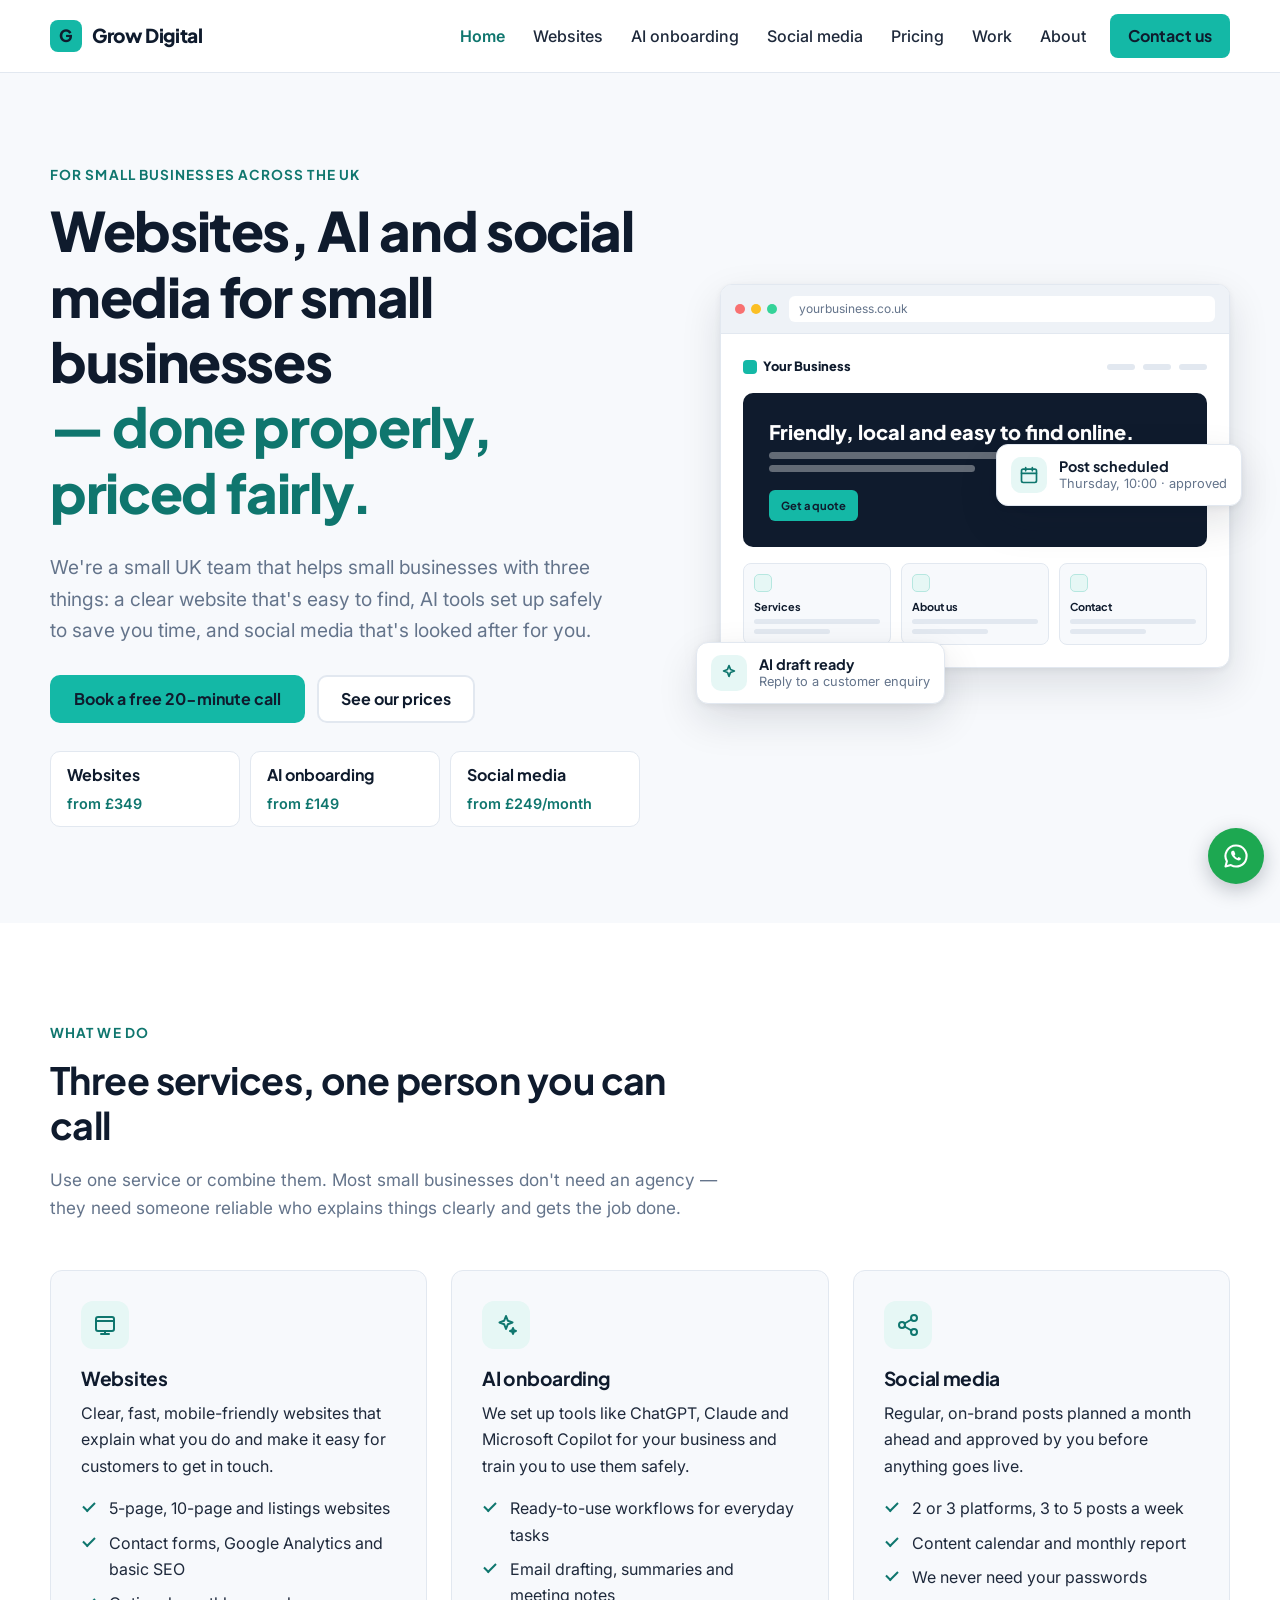
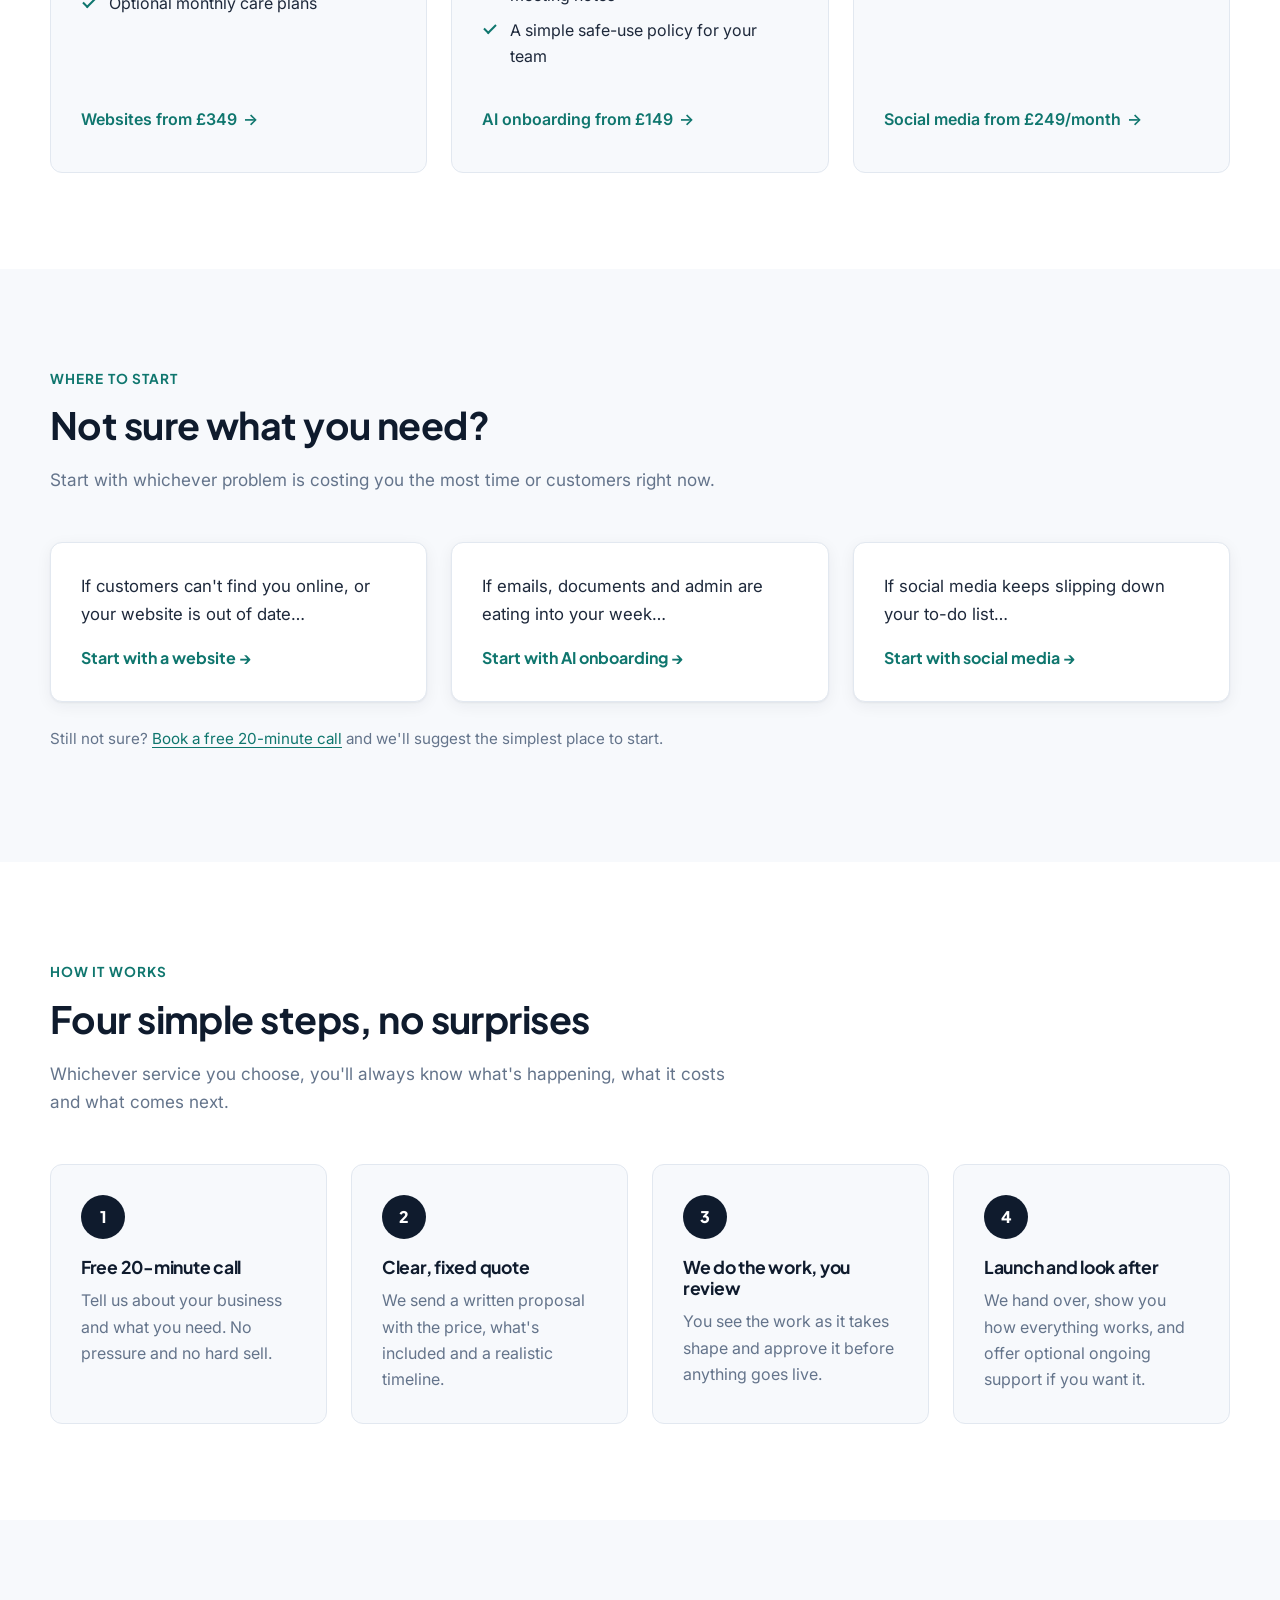
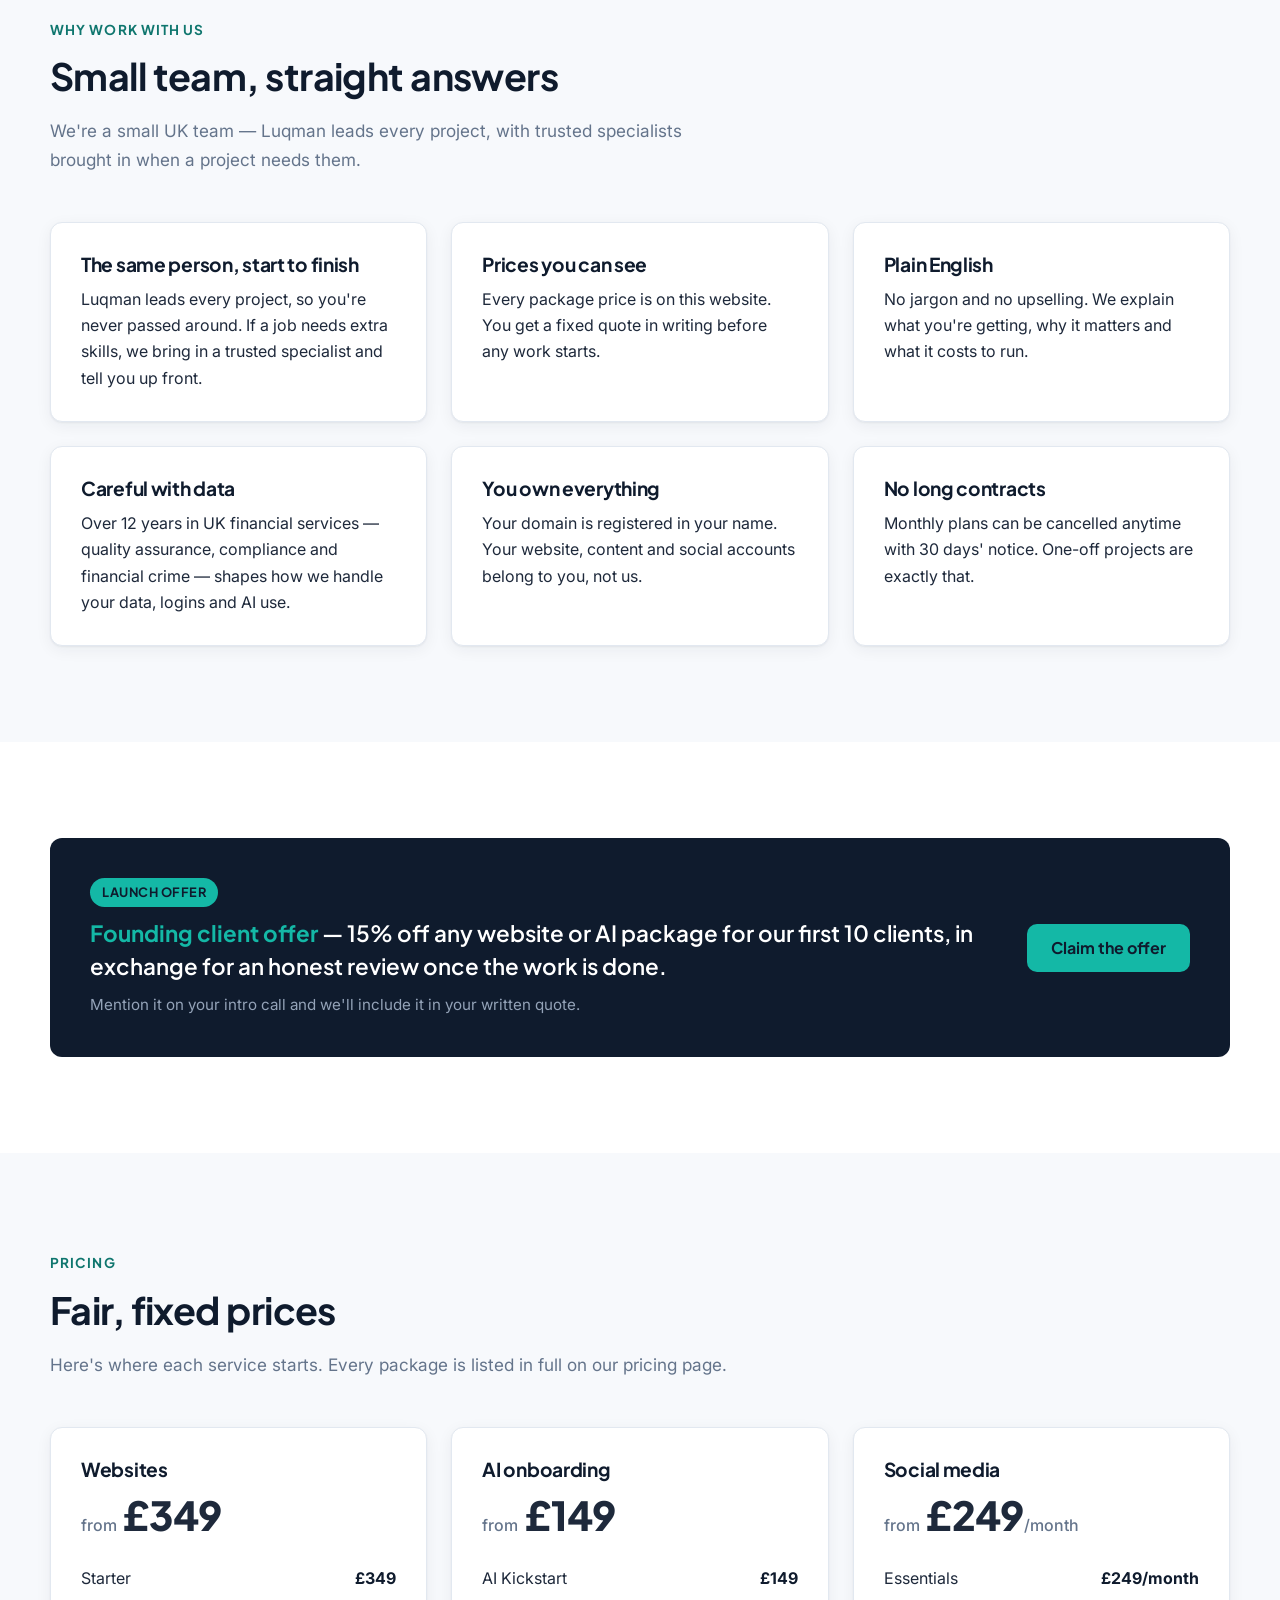
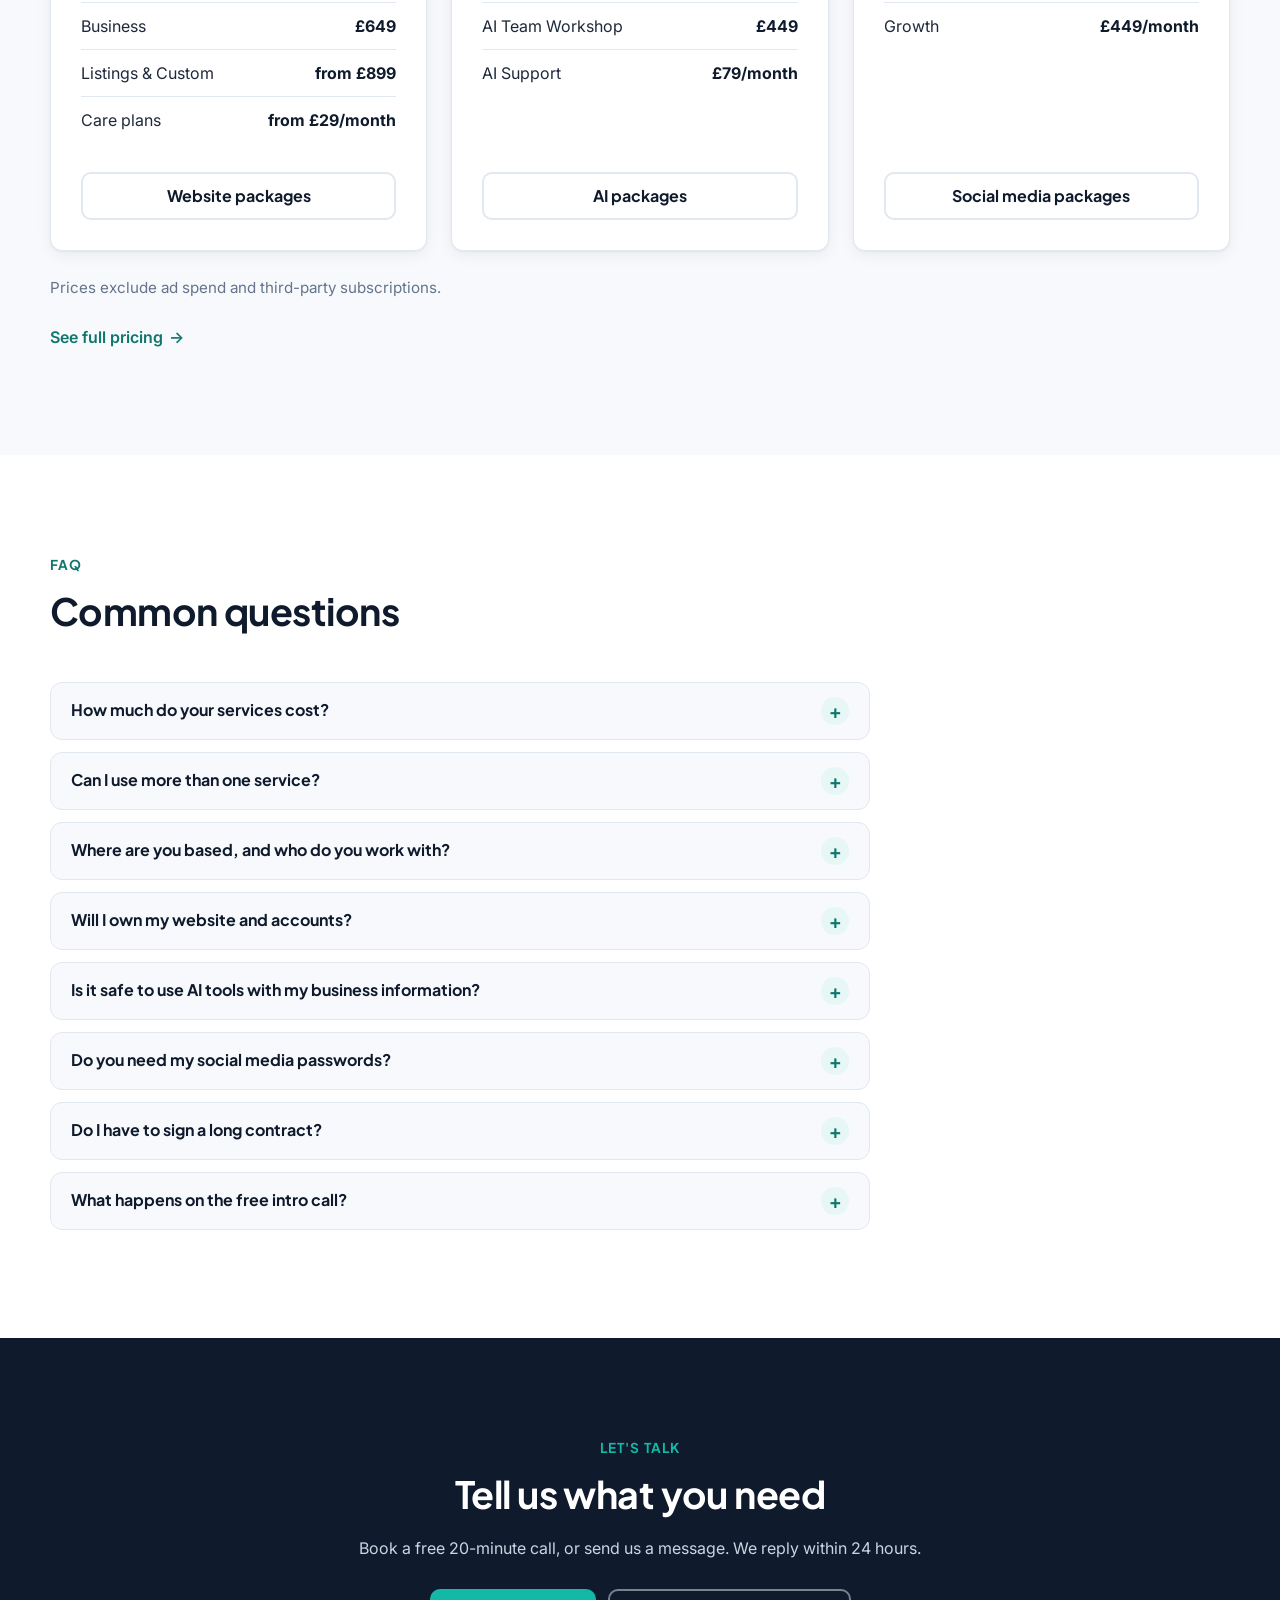
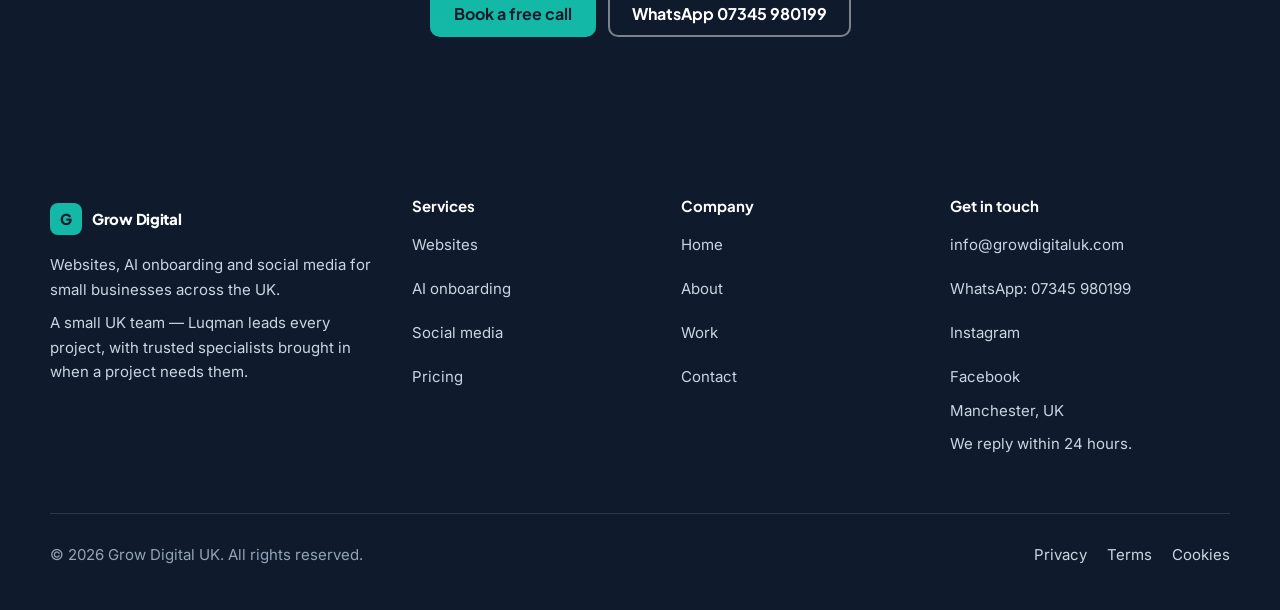
==== commit 97ee8f84: "Add files via upload" ====
--- a/index.html
+++ b/index.html
@@ -3,16 +3,16 @@
 <head>
   <meta charset="utf-8">
   <meta name="viewport" content="width=device-width, initial-scale=1, viewport-fit=cover">
-  <title>Website Design Manchester for Small Businesses | Grow Digital UK</title>
-  <meta name="description" content="Website design in Manchester for small businesses, plus AI onboarding and social media management. Fixed, fair prices from £349. Book a free 20-minute intro call.">
+  <title>Small Business Websites, AI and Social Media | Grow Digital UK</title>
+  <meta name="description" content="Websites, AI onboarding and social media management for small businesses across the UK. Fixed, published prices. Book a free 20-minute intro call.">
   <link rel="canonical" href="https://growdigitaluk.com/">
   <meta name="theme-color" content="#0F1B2D">
 
   <meta property="og:type" content="website">
   <meta property="og:site_name" content="Grow Digital UK">
   <meta property="og:locale" content="en_GB">
-  <meta property="og:title" content="Website Design Manchester for Small Businesses | Grow Digital UK">
-  <meta property="og:description" content="Websites, AI and social media for small businesses — done properly, priced fairly. Fixed prices from £349.">
+  <meta property="og:title" content="Small Business Websites, AI and Social Media | Grow Digital UK">
+  <meta property="og:description" content="Websites, AI and social media for small businesses — done properly, priced fairly.">
   <meta property="og:url" content="https://growdigitaluk.com/">
   <meta property="og:image" content="https://growdigitaluk.com/og-image.png">
   <meta name="twitter:card" content="summary_large_image">
@@ -22,8 +22,8 @@
   <link rel="preconnect" href="https://fonts.googleapis.com">
   <link rel="preconnect" href="https://fonts.gstatic.com" crossorigin>
   <link rel="stylesheet" href="https://fonts.googleapis.com/css2?family=Inter:wght@400;500;600&family=Plus+Jakarta+Sans:wght@600;700;800&display=swap">
-  <link rel="stylesheet" href="styles.css">
-  <script src="main.js"></script>
+  <link rel="stylesheet" href="styles.css?v=2">
+  <script src="main.js?v=2"></script>
 
   <script type="application/ld+json">
   {
@@ -35,7 +35,7 @@
     "url": "https://growdigitaluk.com/",
     "logo": "https://growdigitaluk.com/favicon.svg",
     "image": "https://growdigitaluk.com/og-image.png",
-    "description": "Websites, AI onboarding and social media management for small businesses in Manchester and across the UK.",
+    "description": "Websites, AI onboarding and social media management for small businesses across the UK.",
     "email": "info@growdigitaluk.com",
     "telephone": "+447345980199",
     "priceRange": "£149 to £899+",
@@ -44,10 +44,7 @@
       "addressLocality": "Manchester",
       "addressCountry": "GB"
     },
-    "areaServed": [
-      { "@type": "City", "name": "Manchester" },
-      { "@type": "Country", "name": "United Kingdom" }
-    ],
+    "areaServed": { "@type": "Country", "name": "United Kingdom" },
     "founder": { "@type": "Person", "name": "Luqman" },
     "sameAs": [
       "https://instagram.com/igrowdigitaluk",
@@ -100,6 +97,7 @@
       </button>
       <nav class="site-nav" id="site-nav" aria-label="Main">
         <ul>
+          <li><a href="index.html" aria-current="page">Home</a></li>
           <li><a href="websites.html">Websites</a></li>
           <li><a href="ai-onboarding.html">AI onboarding</a></li>
           <li><a href="social-media.html">Social media</a></li>
@@ -118,40 +116,57 @@
     <section class="hero" aria-labelledby="hero-title">
       <div class="container hero-grid">
         <div>
-          <p class="eyebrow">Website design · Manchester and UK</p>
+          <p class="eyebrow">For small businesses across the UK</p>
           <h1 id="hero-title">Websites, AI and social media for small businesses <span class="accent">— done properly, priced fairly.</span></h1>
-          <p class="lead">We're a small Manchester team that builds clear, mobile-friendly websites, sets businesses up to use AI tools safely, and looks after social media — all at fixed prices you can see up front.</p>
+          <p class="lead">We're a small UK team that helps small businesses with three things: a clear website that's easy to find, AI tools set up safely to save you time, and social media that's looked after for you.</p>
           <div class="btn-row">
             <a class="btn btn-primary" href="contact.html">Book a free 20-minute call</a>
             <a class="btn btn-secondary" href="pricing.html">See our prices</a>
           </div>
-          <ul class="hero-points">
-            <li>Websites from £349</li>
-            <li>Your domain, in your name</li>
-            <li>We reply within 24 hours</li>
+
+          <ul class="service-picker" aria-label="Our services">
+            <li><a href="websites.html"><span class="sp-name">Websites</span><span class="sp-price">from £349</span></a></li>
+            <li><a href="ai-onboarding.html"><span class="sp-name">AI onboarding</span><span class="sp-price">from £149</span></a></li>
+            <li><a href="social-media.html"><span class="sp-name">Social media</span><span class="sp-price">from £249/month</span></a></li>
           </ul>
         </div>
 
-        <div class="browser" aria-hidden="true">
-          <div class="browser-bar">
-            <div class="browser-dots"><span></span><span></span><span></span></div>
-            <div class="browser-url">yourbusiness.co.uk</div>
-          </div>
-          <div class="mock-page">
-            <div class="mock-nav">
-              <span class="mock-brand">Your Business</span>
-              <span class="mock-links"><span></span><span></span><span></span></span>
-            </div>
-            <div class="mock-hero">
-              <p class="mock-title">Friendly, local and easy to find online.</p>
-              <div class="mock-text"></div>
-              <div class="mock-text short"></div>
-              <span class="mock-btn">Get a quote</span>
-            </div>
-            <div class="mock-cards">
-              <div class="mock-card"><div class="mock-icon"></div><div class="mock-card-title">Services</div><div class="mock-line"></div><div class="mock-line short"></div></div>
-              <div class="mock-card"><div class="mock-icon"></div><div class="mock-card-title">About us</div><div class="mock-line"></div><div class="mock-line short"></div></div>
-              <div class="mock-card"><div class="mock-icon"></div><div class="mock-card-title">Contact</div><div class="mock-line"></div><div class="mock-line short"></div></div>
+        <div class="hero-visual" aria-hidden="true">
+          <div class="browser">
+            <div class="browser-bar">
+              <div class="browser-dots"><span></span><span></span><span></span></div>
+              <div class="browser-url">yourbusiness.co.uk</div>
+            </div>
+            <div class="mock-page">
+              <div class="mock-nav">
+                <span class="mock-brand">Your Business</span>
+                <span class="mock-links"><span></span><span></span><span></span></span>
+              </div>
+              <div class="mock-hero">
+                <p class="mock-title">Friendly, local and easy to find online.</p>
+                <div class="mock-text"></div>
+                <div class="mock-text short"></div>
+                <span class="mock-btn">Get a quote</span>
+              </div>
+              <div class="mock-cards">
+                <div class="mock-card"><div class="mock-icon"></div><div class="mock-card-title">Services</div><div class="mock-line"></div><div class="mock-line short"></div></div>
+                <div class="mock-card"><div class="mock-icon"></div><div class="mock-card-title">About us</div><div class="mock-line"></div><div class="mock-line short"></div></div>
+                <div class="mock-card"><div class="mock-icon"></div><div class="mock-card-title">Contact</div><div class="mock-line"></div><div class="mock-line short"></div></div>
+              </div>
+            </div>
+          </div>
+          <div class="hero-chips">
+            <div class="hero-chip chip-ai">
+              <span class="chip-icon">
+                <svg viewBox="0 0 24 24" fill="none" stroke="currentColor" stroke-width="2" stroke-linecap="round" stroke-linejoin="round"><path d="M12 3l1.8 4.7 4.7 1.8-4.7 1.8L12 16l-1.8-4.7L5.5 9.5l4.7-1.8z"/></svg>
+              </span>
+              <span><strong>AI draft ready</strong><small>Reply to a customer enquiry</small></span>
+            </div>
+            <div class="hero-chip chip-social">
+              <span class="chip-icon">
+                <svg viewBox="0 0 24 24" fill="none" stroke="currentColor" stroke-width="2" stroke-linecap="round" stroke-linejoin="round"><rect x="3" y="5" width="18" height="16" rx="2"/><path d="M3 10h18M8 3v4M16 3v4"/></svg>
+              </span>
+              <span><strong>Post scheduled</strong><small>Thursday, 10:00 · approved</small></span>
             </div>
           </div>
         </div>
@@ -164,12 +179,11 @@
         <div class="section-head">
           <p class="eyebrow">What we do</p>
           <h2 id="services-title">Three services, one person you can call</h2>
-          <p>Most small businesses don't need an agency. They need someone reliable who explains things clearly and gets the job done.</p>
+          <p>Use one service or combine them. Most small businesses don't need an agency — they need someone reliable who explains things clearly and gets the job done.</p>
         </div>
 
         <div class="grid grid-3">
           <article class="card service-card reveal">
-            <span class="card-tag">Our main service</span>
             <div class="icon-box" aria-hidden="true">
               <svg viewBox="0 0 24 24" fill="none" stroke="currentColor" stroke-width="2" stroke-linecap="round" stroke-linejoin="round"><rect x="3" y="4" width="18" height="14" rx="2"/><path d="M3 8h18M8 21h8M12 18v3"/></svg>
             </div>
@@ -214,8 +228,35 @@
       </div>
     </section>
 
+    <!-- Where to start -->
+    <section class="section" aria-labelledby="start-title">
+      <div class="container">
+        <div class="section-head">
+          <p class="eyebrow">Where to start</p>
+          <h2 id="start-title">Not sure what you need?</h2>
+          <p>Start with whichever problem is costing you the most time or customers right now.</p>
+        </div>
+
+        <div class="grid grid-3">
+          <a class="card route-card reveal" href="websites.html">
+            <span class="route-if">If customers can't find you online, or your website is out of date…</span>
+            <span class="route-then">Start with a website <span aria-hidden="true">→</span></span>
+          </a>
+          <a class="card route-card reveal" href="ai-onboarding.html">
+            <span class="route-if">If emails, documents and admin are eating into your week…</span>
+            <span class="route-then">Start with AI onboarding <span aria-hidden="true">→</span></span>
+          </a>
+          <a class="card route-card reveal" href="social-media.html">
+            <span class="route-if">If social media keeps slipping down your to-do list…</span>
+            <span class="route-then">Start with social media <span aria-hidden="true">→</span></span>
+          </a>
+        </div>
+        <p class="note after-grid">Still not sure? <a href="contact.html">Book a free 20-minute call</a> and we'll suggest the simplest place to start.</p>
+      </div>
+    </section>
+
     <!-- How it works -->
-    <section class="section" aria-labelledby="process-title">
+    <section class="section section-white" aria-labelledby="process-title">
       <div class="container">
         <div class="section-head">
           <p class="eyebrow">How it works</p>
@@ -233,24 +274,24 @@
             <p>We send a written proposal with the price, what's included and a realistic timeline.</p>
           </li>
           <li class="step card reveal">
-            <h3>We build, you review</h3>
-            <p>You see the work as it takes shape and ask for changes in agreed rounds of revisions.</p>
+            <h3>We do the work, you review</h3>
+            <p>You see the work as it takes shape and approve it before anything goes live.</p>
           </li>
           <li class="step card reveal">
             <h3>Launch and look after</h3>
-            <p>We launch, show you how everything works, and offer optional care or support if you want it.</p>
+            <p>We hand over, show you how everything works, and offer optional ongoing support if you want it.</p>
           </li>
         </ol>
       </div>
     </section>
 
     <!-- Why work with us -->
-    <section class="section section-white" aria-labelledby="why-title">
+    <section class="section" aria-labelledby="why-title">
       <div class="container">
         <div class="section-head">
           <p class="eyebrow">Why work with us</p>
           <h2 id="why-title">Small team, straight answers</h2>
-          <p>We're a small Manchester team — Luqman leads every project, with trusted specialists brought in when a project needs them.</p>
+          <p>We're a small UK team — Luqman leads every project, with trusted specialists brought in when a project needs them.</p>
         </div>
 
         <div class="grid grid-3">
@@ -283,7 +324,7 @@
     </section>
 
     <!-- Founding client offer -->
-    <section class="section" aria-labelledby="offer-title">
+    <section class="section section-white" aria-labelledby="offer-title">
       <div class="container">
         <div class="offer reveal">
           <div>
@@ -297,7 +338,7 @@
     </section>
 
     <!-- Pricing preview -->
-    <section class="section section-white" aria-labelledby="pricing-title">
+    <section class="section" aria-labelledby="pricing-title">
       <div class="container">
         <div class="section-head">
           <p class="eyebrow">Pricing</p>
@@ -353,7 +394,7 @@
       genuine, attributable reviews (with the client's permission).
       ==========================================================
 
-    <section class="section" aria-labelledby="reviews-title">
+    <section class="section section-white" aria-labelledby="reviews-title">
       <div class="container">
         <div class="section-head">
           <p class="eyebrow">Reviews</p>
@@ -379,7 +420,7 @@
     -->
 
     <!-- FAQ -->
-    <section class="section" aria-labelledby="faq-title">
+    <section class="section section-white" aria-labelledby="faq-title">
       <div class="container">
         <div class="section-head">
           <p class="eyebrow">FAQ</p>
@@ -388,21 +429,27 @@
 
         <div class="faq">
           <details>
-            <summary>How much does a website cost?</summary>
-            <div class="faq-body">
-              <p>Our Starter website is £349, Business is £649, and Listings &amp; Custom websites start from £899. Your domain is paid at cost (about £5–15 a year) and registered in your name. Hosting and updates are covered by an optional care plan from £29 a month.</p>
-            </div>
-          </details>
-          <details>
-            <summary>How long does a website take?</summary>
-            <div class="faq-body">
-              <p>A Starter website usually launches in about 2 weeks once we have your content. Bigger or custom websites take longer — your quote will include a realistic timeline.</p>
-            </div>
-          </details>
-          <details>
-            <summary>Will I own my website and domain?</summary>
-            <div class="faq-body">
-              <p>Yes. Your domain is registered in your name and paid for by you. The content is yours, and if you ever want to move your website elsewhere, we'll help you do it.</p>
+            <summary>How much do your services cost?</summary>
+            <div class="faq-body">
+              <p>Websites start at £349, AI onboarding at £149, and social media management at £249 a month. Every package and price is on our <a href="pricing.html">pricing page</a>, and you'll get a fixed quote in writing before any work starts.</p>
+            </div>
+          </details>
+          <details>
+            <summary>Can I use more than one service?</summary>
+            <div class="faq-body">
+              <p>Yes. You can start with one and add others later — for example a new website first, then social media that sends people to it. We'll only suggest what's actually useful for your business.</p>
+            </div>
+          </details>
+          <details>
+            <summary>Where are you based, and who do you work with?</summary>
+            <div class="faq-body">
+              <p>We work with small businesses across the UK. Almost everything runs smoothly by phone, video and email, so it doesn't matter where you are.</p>
+            </div>
+          </details>
+          <details>
+            <summary>Will I own my website and accounts?</summary>
+            <div class="faq-body">
+              <p>Yes. Your domain is registered in your name and paid for by you, and your website content, AI accounts and social media accounts all belong to you.</p>
             </div>
           </details>
           <details>
@@ -427,12 +474,6 @@
             <summary>What happens on the free intro call?</summary>
             <div class="faq-body">
               <p>It's a relaxed 20-minute chat by phone or video. We'll ask about your business, answer your questions and suggest what would actually help. If it's a good fit, we'll follow up with a written quote.</p>
-            </div>
-          </details>
-          <details>
-            <summary>Do you only work with Manchester businesses?</summary>
-            <div class="faq-body">
-              <p>We're based in Manchester and happy to meet locally, but we work with small businesses across the UK. Most projects run smoothly by phone, video and email.</p>
             </div>
           </details>
         </div>
@@ -459,8 +500,8 @@
       <div class="footer-grid">
         <div>
           <a class="logo" href="index.html" aria-label="Grow Digital home"><span class="logo-mark" aria-hidden="true">G</span>Grow Digital</a>
-          <p>Websites, AI onboarding and social media for small businesses in Manchester and across the UK.</p>
-          <p>A small Manchester team — Luqman leads every project, with trusted specialists brought in when a project needs them.</p>
+          <p>Websites, AI onboarding and social media for small businesses across the UK.</p>
+          <p>A small UK team — Luqman leads every project, with trusted specialists brought in when a project needs them.</p>
         </div>
         <div>
           <h2 class="footer-heading">Services</h2>
@@ -474,6 +515,7 @@
         <div>
           <h2 class="footer-heading">Company</h2>
           <ul>
+            <li><a href="index.html">Home</a></li>
             <li><a href="about.html">About</a></li>
             <li><a href="work.html">Work</a></li>
             <li><a href="contact.html">Contact</a></li>
--- a/styles.css
+++ b/styles.css
@@ -596,30 +596,150 @@
   margin-bottom: 28px;
 }
 
-.hero-points {
-  display: flex;
-  flex-wrap: wrap;
-  gap: 8px 20px;
-  margin: 24px 0 0;
+/* Service tiles under the hero buttons */
+.service-picker {
+  display: grid;
+  grid-template-columns: minmax(0, 1fr);
+  gap: 10px;
+  margin: 28px 0 0;
   padding: 0;
   list-style: none;
+}
+
+@media (min-width: 520px) {
+  .service-picker {
+    grid-template-columns: repeat(3, minmax(0, 1fr));
+  }
+}
+
+.service-picker a {
+  display: flex;
+  align-items: center;
+  justify-content: space-between;
+  gap: 4px 12px;
+  min-height: 52px;
+  padding: 10px 16px;
+  background: var(--white);
+  border: 1px solid var(--line);
+  border-radius: 10px;
+  text-decoration: none;
+  transition: border-color 0.15s ease;
+}
+
+@media (min-width: 520px) {
+  .service-picker a {
+    flex-direction: column;
+    align-items: flex-start;
+    justify-content: center;
+    min-height: 72px;
+  }
+}
+
+.service-picker a:hover {
+  border-color: var(--teal-dark);
+}
+
+.sp-name {
+  color: var(--navy);
+  font-family: var(--font-head);
+  font-weight: 700;
+}
+
+.sp-price {
+  color: var(--teal-dark);
+  font-size: 0.9rem;
+  font-weight: 600;
+  white-space: nowrap;
+}
+
+/* Hero visual: website mockup plus AI and social chips */
+.hero-visual {
+  position: relative;
+  width: 100%;
+  max-width: 560px;
+  margin-inline: auto;
+}
+
+.hero-chips {
+  display: grid;
+  grid-template-columns: minmax(0, 1fr);
+  gap: 10px;
+  margin-top: 14px;
+}
+
+@media (min-width: 520px) {
+  .hero-chips {
+    grid-template-columns: repeat(2, minmax(0, 1fr));
+  }
+}
+
+.hero-chip {
+  display: flex;
+  align-items: center;
+  gap: 12px;
+  padding: 12px 14px;
+  background: var(--white);
+  border: 1px solid var(--line);
+  border-radius: var(--radius);
+  box-shadow: var(--shadow);
+  line-height: 1.3;
+}
+
+.hero-chip strong {
+  display: block;
+  color: var(--navy);
+  font-family: var(--font-head);
+  font-size: 0.9rem;
+}
+
+.hero-chip small {
+  display: block;
   color: var(--muted);
-  font-size: 0.95rem;
-}
-
-.hero-points li {
-  display: flex;
-  align-items: center;
-  gap: 8px;
-}
-
-.hero-points li::before {
-  content: "";
+  font-size: 0.8rem;
+}
+
+.chip-icon {
+  display: grid;
   flex: none;
-  width: 8px;
-  height: 8px;
-  border-radius: 50%;
-  background: var(--teal);
+  place-items: center;
+  width: 36px;
+  height: 36px;
+  border-radius: 10px;
+  background: var(--teal-tint);
+  color: var(--teal-dark);
+}
+
+.chip-icon svg {
+  width: 20px;
+  height: 20px;
+}
+
+/* On wide screens the chips float over the mockup's corners */
+@media (min-width: 960px) {
+  .hero-visual {
+    padding: 0 0 36px 24px;
+  }
+
+  .hero-chips {
+    display: block;
+    margin: 0;
+  }
+
+  .hero-chip {
+    position: absolute;
+    max-width: 250px;
+    box-shadow: var(--shadow-lg);
+  }
+
+  .chip-ai {
+    left: 0;
+    bottom: 0;
+  }
+
+  .chip-social {
+    right: -12px;
+    top: 38%;
+  }
 }
 
 /* ---------- Browser-window mockup (pure CSS) ---------- */
@@ -894,6 +1014,32 @@
 
 .section-navy .check-list li::before {
   border-color: var(--teal);
+}
+
+/* ---------- Where to start ---------- */
+
+.route-card {
+  display: flex;
+  flex-direction: column;
+  gap: 16px;
+  text-decoration: none;
+  transition: border-color 0.15s ease;
+}
+
+.route-card:hover {
+  border-color: var(--teal-dark);
+}
+
+.route-if {
+  color: var(--text);
+  font-size: 1.05rem;
+}
+
+.route-then {
+  margin-top: auto;
+  color: var(--teal-dark);
+  font-family: var(--font-head);
+  font-weight: 700;
 }
 
 /* ---------- Steps ---------- */
@@ -1189,6 +1335,51 @@
 
 .placeholder.portrait {
   aspect-ratio: 4 / 5;
+}
+
+/* ---------- About: founder photo and at-a-glance card ---------- */
+
+.founder-photo {
+  width: 100%;
+  aspect-ratio: 4 / 5;
+  object-fit: cover;
+  border-radius: var(--radius);
+  box-shadow: var(--shadow);
+}
+
+.facts-card {
+  padding: clamp(24px, 3vw, 32px);
+  background: var(--navy);
+  border-radius: var(--radius);
+  color: var(--on-navy);
+}
+
+.facts-card h2 {
+  margin-bottom: 8px;
+  color: var(--white);
+}
+
+.facts {
+  margin: 0 0 24px;
+}
+
+.facts div {
+  padding: 14px 0;
+  border-bottom: 1px solid rgba(255, 255, 255, 0.12);
+}
+
+.facts dt {
+  color: var(--teal);
+  font-family: var(--font-head);
+  font-size: 0.85rem;
+  font-weight: 700;
+  letter-spacing: 0.04em;
+  text-transform: uppercase;
+}
+
+.facts dd {
+  margin: 2px 0 0;
+  color: var(--white);
 }
 
 /* ---------- Work page ---------- */
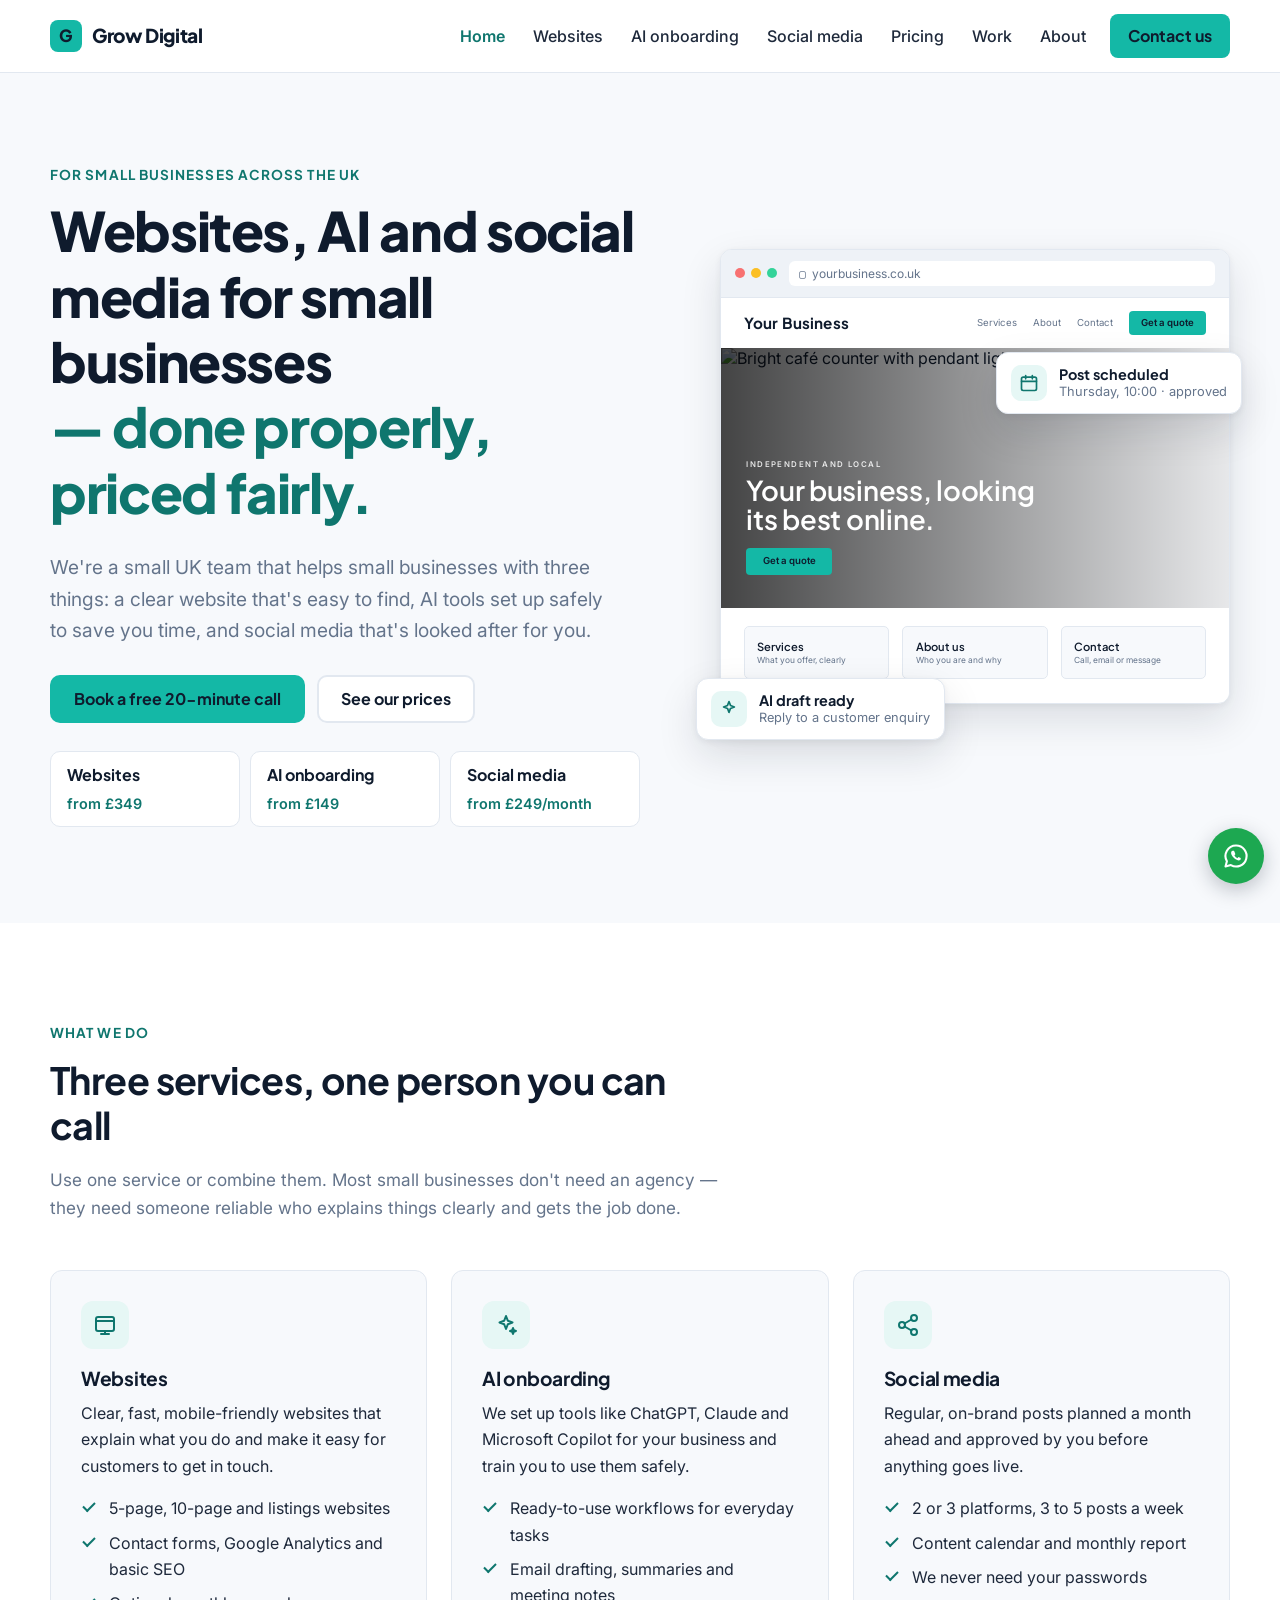
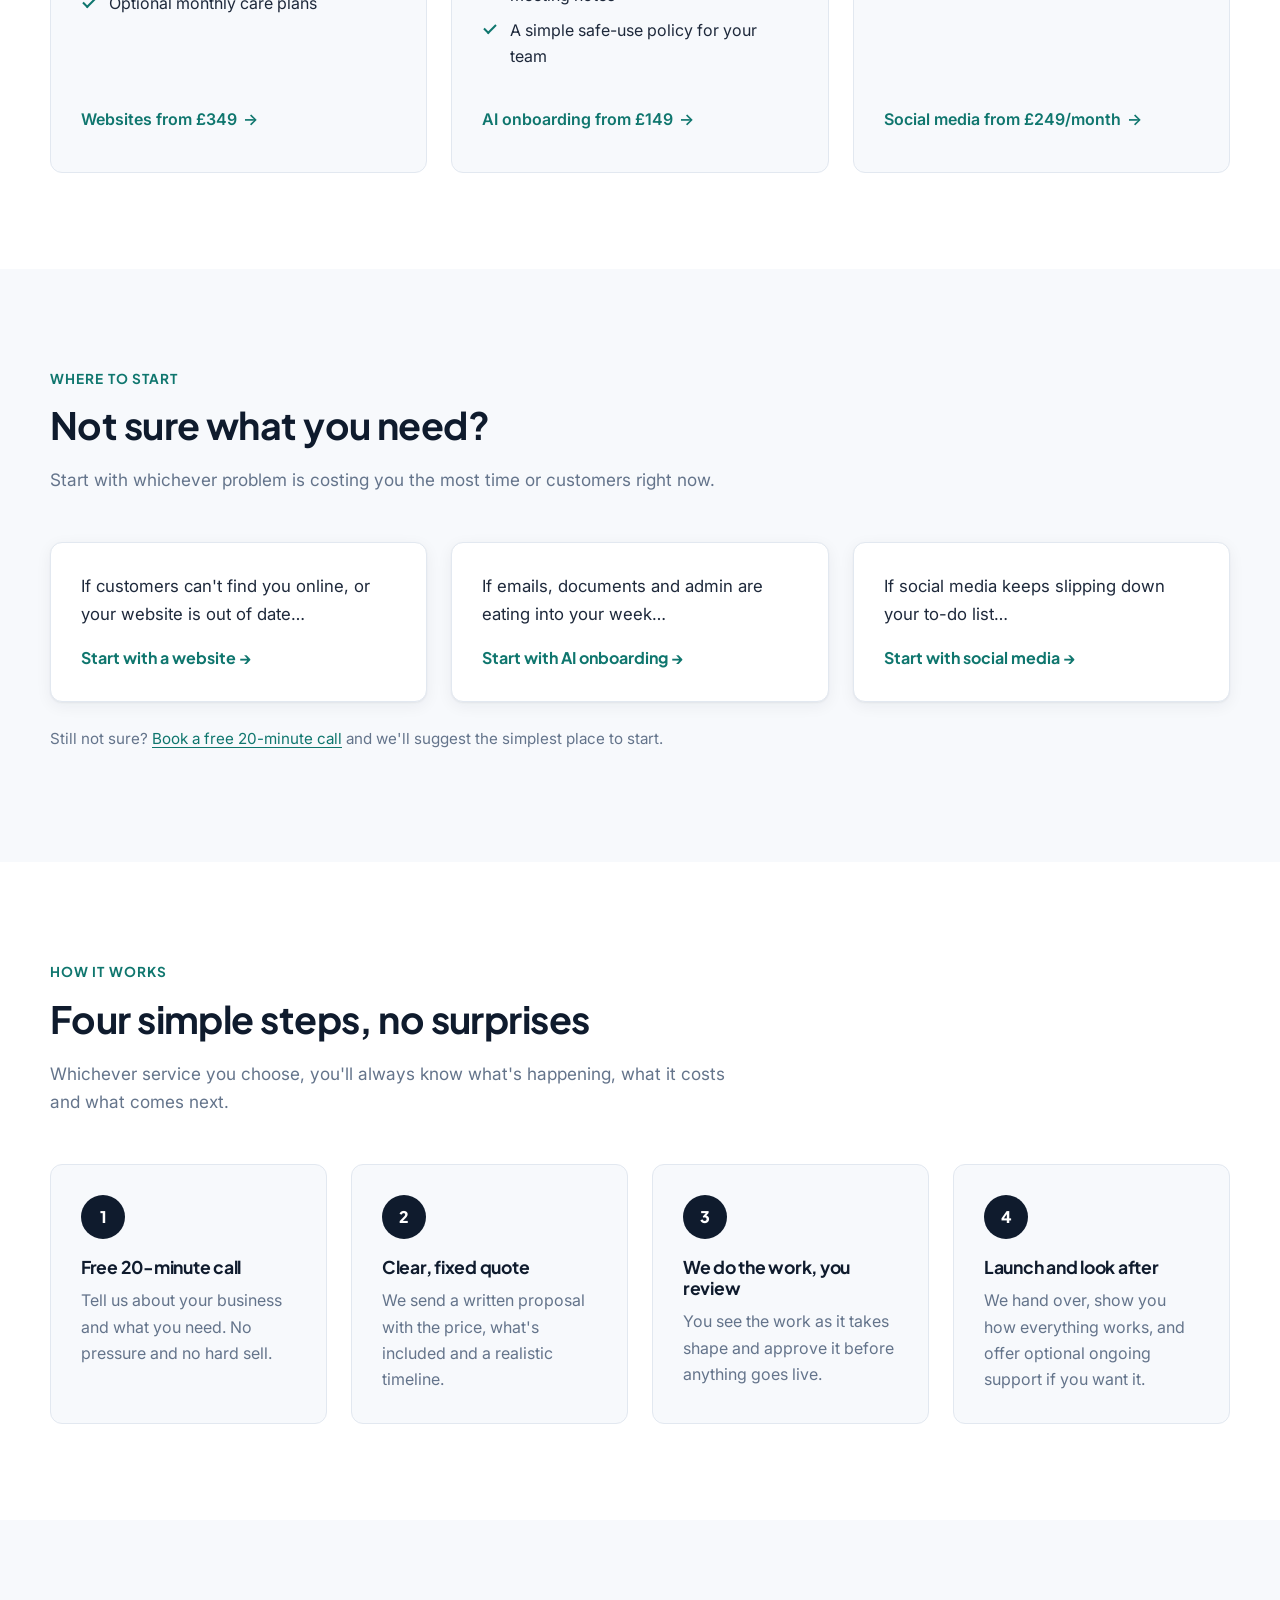
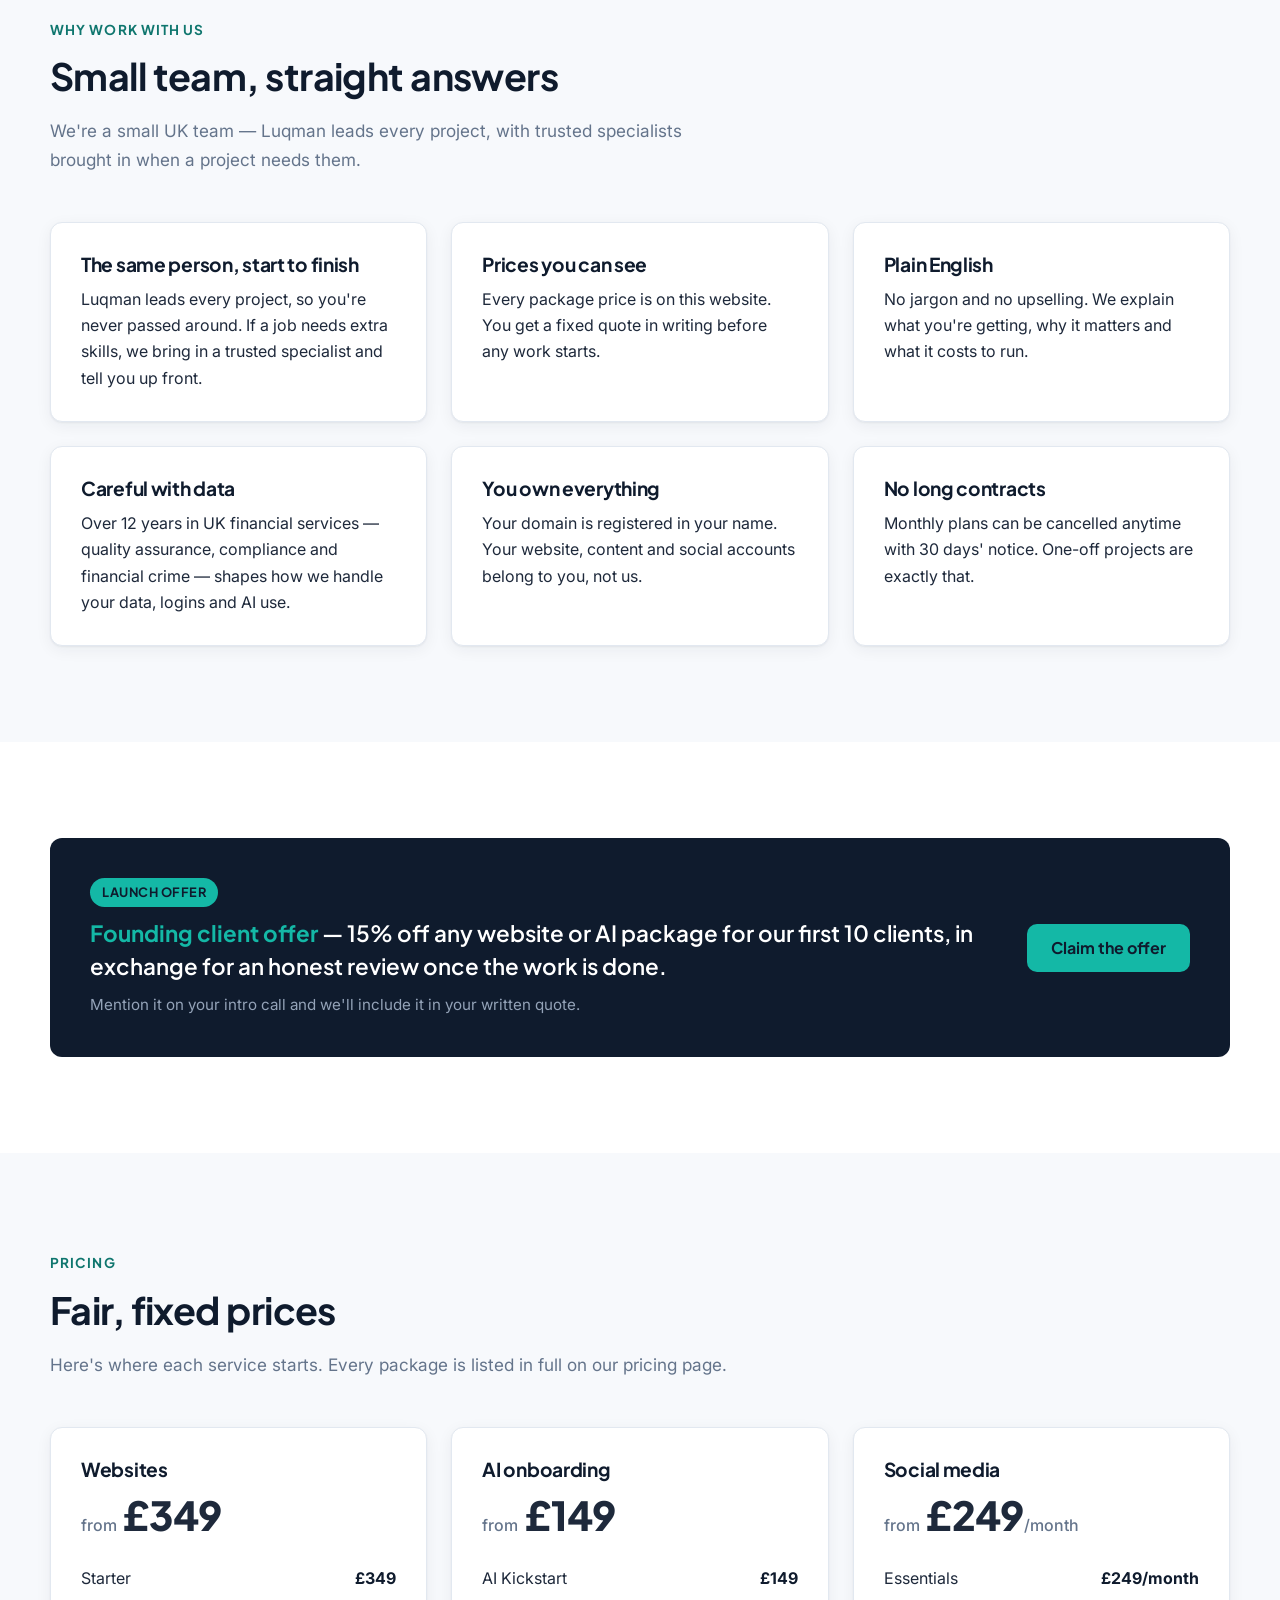
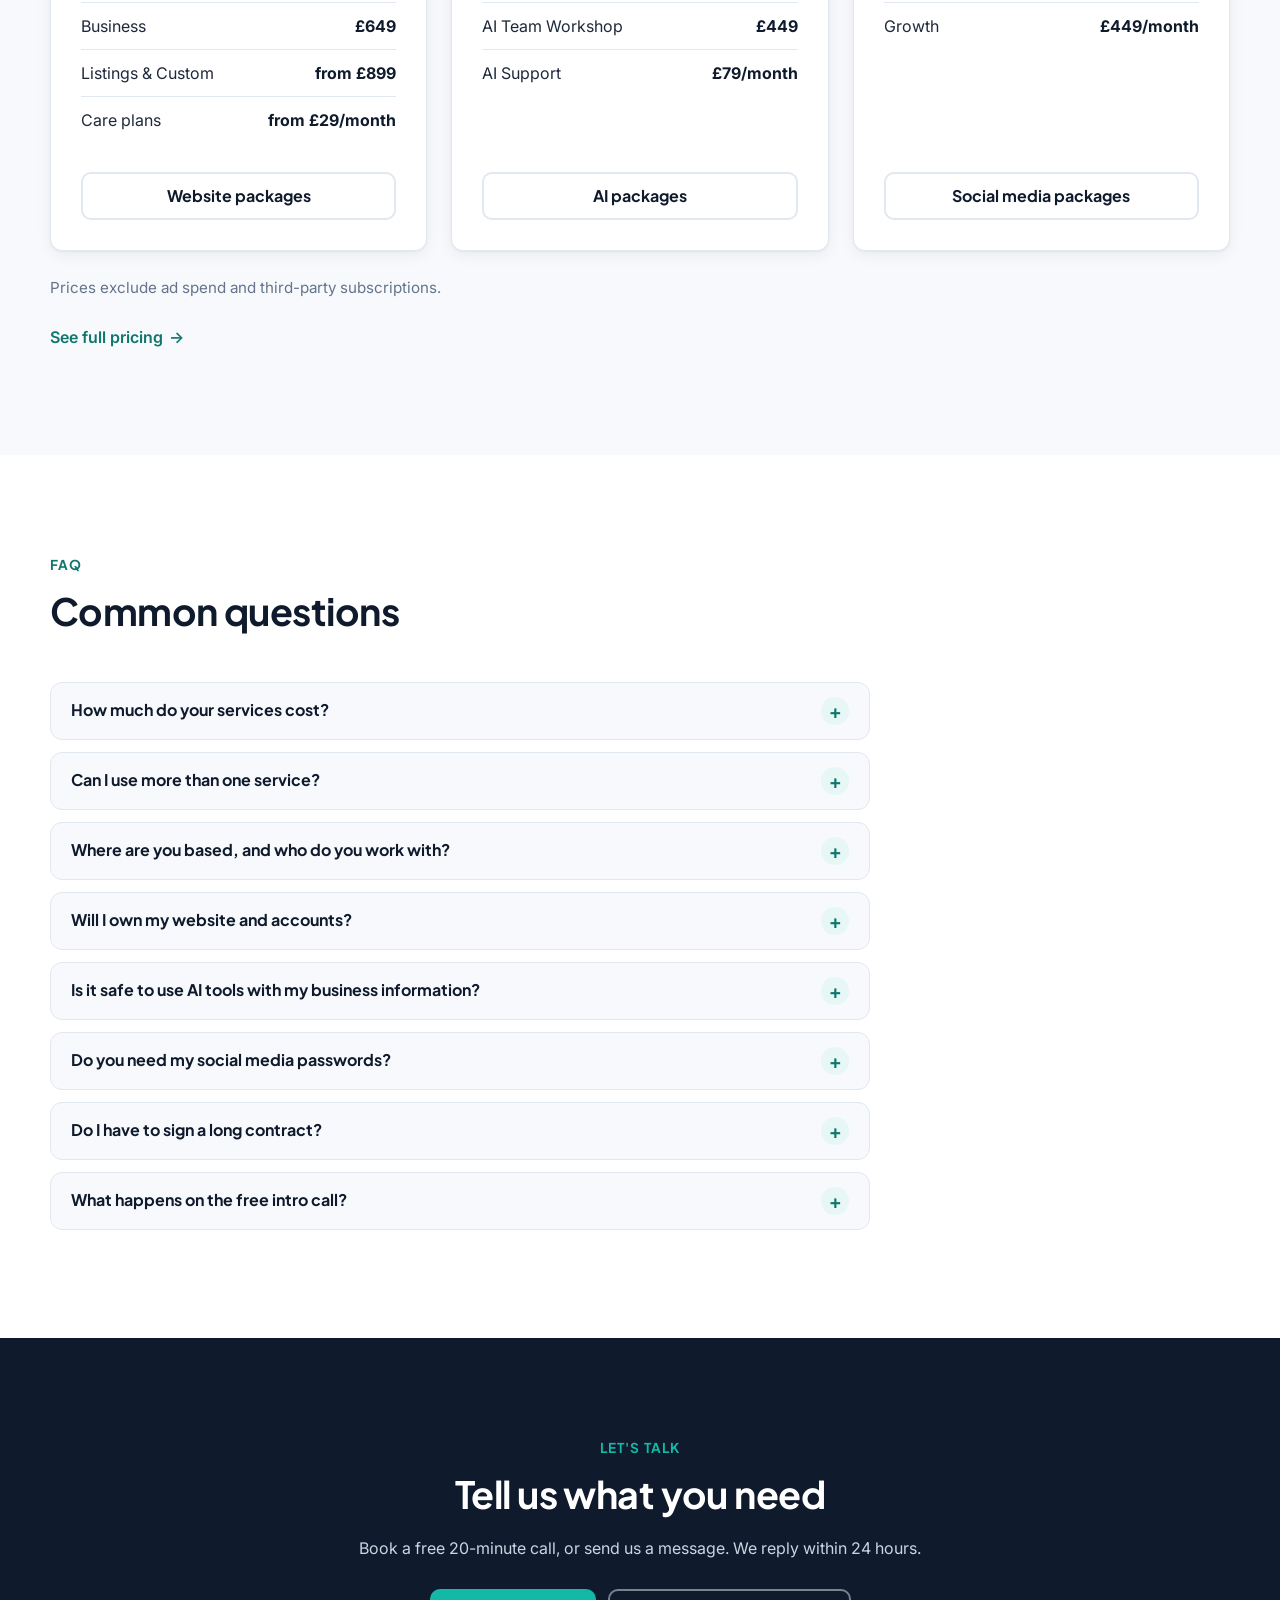
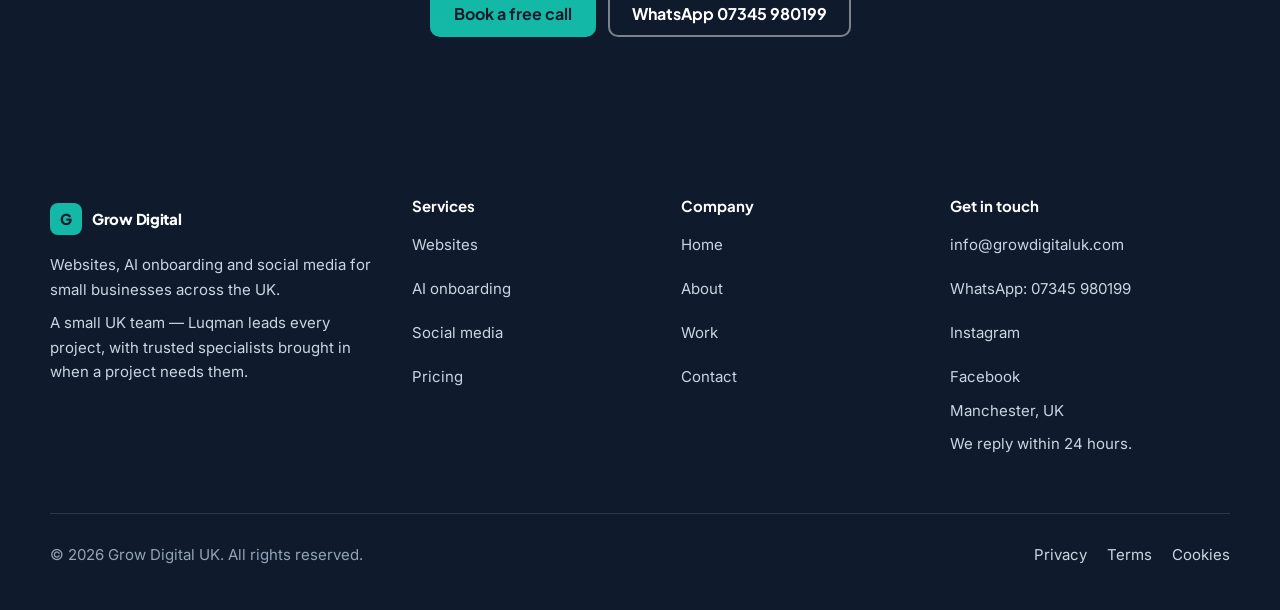
==== commit a077e3c7: "Add files via upload" ====
--- a/index.html
+++ b/index.html
@@ -22,8 +22,8 @@
   <link rel="preconnect" href="https://fonts.googleapis.com">
   <link rel="preconnect" href="https://fonts.gstatic.com" crossorigin>
   <link rel="stylesheet" href="https://fonts.googleapis.com/css2?family=Inter:wght@400;500;600&family=Plus+Jakarta+Sans:wght@600;700;800&display=swap">
-  <link rel="stylesheet" href="styles.css?v=2">
-  <script src="main.js?v=2"></script>
+  <link rel="stylesheet" href="styles.css?v=4">
+  <script src="main.js?v=4"></script>
 
   <script type="application/ld+json">
   {
@@ -137,21 +137,16 @@
               <div class="browser-dots"><span></span><span></span><span></span></div>
               <div class="browser-url">yourbusiness.co.uk</div>
             </div>
-            <div class="mock-page">
-              <div class="mock-nav">
-                <span class="mock-brand">Your Business</span>
-                <span class="mock-links"><span></span><span></span><span></span></span>
+            <div class="sm sm-home sm-overlay">
+              <div class="sm-nav"><span class="sm-logo">Your Business</span><span class="sm-links"><span>Services</span><span>About</span><span>Contact</span></span><span class="sm-cta">Get a quote</span></div>
+              <div class="sm-hero">
+                <img src="https://images.unsplash.com/photo-1453614512568-c4024d13c247?w=1200&amp;q=75&amp;auto=format&amp;fit=crop" srcset="https://images.unsplash.com/photo-1453614512568-c4024d13c247?w=700&amp;q=75&amp;auto=format&amp;fit=crop 700w, https://images.unsplash.com/photo-1453614512568-c4024d13c247?w=1200&amp;q=75&amp;auto=format&amp;fit=crop 1200w" sizes="(min-width: 960px) 560px, 100vw" width="1200" height="615" decoding="async" alt="Bright café counter with pendant lights and shelves">
+                <span class="sm-hero-text"><span class="sm-kicker">Independent and local</span><span class="sm-title">Your business, looking its best online.</span><span class="sm-btn">Get a quote</span></span>
               </div>
-              <div class="mock-hero">
-                <p class="mock-title">Friendly, local and easy to find online.</p>
-                <div class="mock-text"></div>
-                <div class="mock-text short"></div>
-                <span class="mock-btn">Get a quote</span>
-              </div>
-              <div class="mock-cards">
-                <div class="mock-card"><div class="mock-icon"></div><div class="mock-card-title">Services</div><div class="mock-line"></div><div class="mock-line short"></div></div>
-                <div class="mock-card"><div class="mock-icon"></div><div class="mock-card-title">About us</div><div class="mock-line"></div><div class="mock-line short"></div></div>
-                <div class="mock-card"><div class="mock-icon"></div><div class="mock-card-title">Contact</div><div class="mock-line"></div><div class="mock-line short"></div></div>
+              <div class="sm-cards">
+                <span class="sm-card text"><span class="sm-card-title">Services</span><span class="sm-card-sub">What you offer, clearly</span></span>
+                <span class="sm-card text"><span class="sm-card-title">About us</span><span class="sm-card-sub">Who you are and why</span></span>
+                <span class="sm-card text"><span class="sm-card-title">Contact</span><span class="sm-card-sub">Call, email or message</span></span>
               </div>
             </div>
           </div>
--- a/styles.css
+++ b/styles.css
@@ -738,7 +738,7 @@
 
   .chip-social {
     right: -12px;
-    top: 38%;
+    top: 21%;
   }
 }
 
@@ -794,140 +794,296 @@
   text-overflow: ellipsis;
 }
 
-.mock-page {
-  padding: clamp(14px, 3vw, 22px);
-}
-
-.mock-nav {
+.browser-url::before {
+  content: "";
+  display: inline-block;
+  width: 7px;
+  height: 8px;
+  margin-right: 6px;
+  border: 1.5px solid currentColor;
+  border-radius: 2px;
+  vertical-align: -1px;
+  opacity: 0.7;
+}
+
+/* ---------- Site mockups inside the browser frame ----------
+   Everything scales with the mockup's own width (container query units),
+   so it reads like a real homepage screenshot at any size. */
+
+.sm {
+  --sm-bg: #FFFFFF;
+  --sm-ink: #111827;
+  --sm-muted: #6B7280;
+  --sm-accent: #111827;
+  --sm-accent-ink: #FFFFFF;
+  --sm-head: var(--font-head);
+  --sm-panel: #F3F4F6;
+  container-type: inline-size;
+  background: var(--sm-bg);
+  color: var(--sm-ink);
+  font-family: var(--font-body);
+  line-height: 1.3;
+}
+
+.sm-nav {
   display: flex;
   align-items: center;
   justify-content: space-between;
-  gap: 12px;
-}
-
-.mock-brand {
+  gap: 3cqw;
+  padding: 2.6cqw 4.5cqw;
+  font-size: 1.9cqw;
+}
+
+.sm-logo {
+  font-family: var(--sm-head);
+  font-size: 3cqw;
+  font-weight: 700;
+  letter-spacing: 0.01em;
+  white-space: nowrap;
+}
+
+.sm-links {
+  display: flex;
+  gap: 3.2cqw;
+  margin-left: auto;
+  color: var(--sm-muted);
+  white-space: nowrap;
+}
+
+.sm-cta,
+.sm-btn {
+  display: inline-block;
+  border-radius: 0.8cqw;
+  background: var(--sm-accent);
+  color: var(--sm-accent-ink);
+  font-weight: 600;
+  white-space: nowrap;
+}
+
+.sm-cta {
+  padding: 1.1cqw 2.4cqw;
+}
+
+.sm-btn {
+  padding: 1.5cqw 3.2cqw;
+  font-size: 1.9cqw;
+}
+
+.sm-hero {
+  position: relative;
+  aspect-ratio: 16 / 8.2;
+  overflow: hidden;
+  background: var(--sm-panel);
+}
+
+.sm-hero img {
+  position: absolute;
+  inset: 0;
+  width: 100%;
+  height: 100%;
+  object-fit: cover;
+}
+
+/* Overlay hero: darken the photo (not the text) so white text stays readable */
+.sm-overlay .sm-hero::after {
+  content: "";
+  position: absolute;
+  inset: 0;
+  background: linear-gradient(90deg, rgba(0, 0, 0, 0.72) 0%, rgba(0, 0, 0, 0.35) 55%, rgba(0, 0, 0, 0.05) 100%);
+}
+
+.sm-hero-text {
+  position: absolute;
+  z-index: 1;
+  left: 5cqw;
+  bottom: 6.5cqw;
+  max-width: 58%;
+  color: #FFFFFF;
+}
+
+.sm-kicker {
+  display: block;
+  margin-bottom: 1.4cqw;
+  font-size: 1.55cqw;
+  font-weight: 600;
+  letter-spacing: 0.18em;
+  text-transform: uppercase;
+  opacity: 0.85;
+}
+
+.sm-title {
+  display: block;
+  margin-bottom: 2.6cqw;
+  font-family: var(--sm-head);
+  font-size: 5.4cqw;
+  font-weight: 600;
+  line-height: 1.06;
+  letter-spacing: -0.01em;
+}
+
+/* Split hero: text panel on the left, photo on the right */
+.sm-split .sm-hero {
+  display: grid;
+  grid-template-columns: 1fr 1fr;
+}
+
+.sm-split .sm-hero img {
+  position: static;
+  grid-column: 2;
+  grid-row: 1;
+}
+
+.sm-split .sm-hero-text {
+  position: static;
+  grid-column: 1;
+  grid-row: 1;
+  align-self: center;
+  max-width: none;
+  padding: 0 4cqw 0 5cqw;
+  color: var(--sm-ink);
+}
+
+.sm-split .sm-kicker {
+  color: var(--sm-accent);
+  opacity: 1;
+}
+
+.sm-search {
   display: flex;
   align-items: center;
-  gap: 6px;
-  color: var(--navy);
-  font-family: var(--font-head);
-  font-size: 0.8rem;
-  font-weight: 800;
-  white-space: nowrap;
-}
-
-.mock-brand::before {
-  content: "";
-  width: 14px;
-  height: 14px;
-  border-radius: 4px;
-  background: var(--teal);
-}
-
-.mock-links {
-  display: flex;
-  gap: 8px;
-}
-
-.mock-links span {
-  width: 28px;
-  height: 6px;
-  border-radius: 3px;
-  background: var(--line);
-}
-
-.mock-hero {
-  margin: 16px 0;
-  padding: clamp(16px, 4vw, 26px);
-  border-radius: 10px;
-  background: var(--navy);
-}
-
-.mock-hero .mock-title {
-  margin: 0 0 8px;
-  color: var(--white);
-  font-family: var(--font-head);
-  font-size: clamp(0.95rem, 0.8rem + 0.8vw, 1.25rem);
-  font-weight: 800;
-  line-height: 1.25;
-}
-
-.mock-text {
-  width: 75%;
-  height: 7px;
-  margin-bottom: 6px;
-  border-radius: 4px;
-  background: rgba(255, 255, 255, 0.35);
-}
-
-.mock-text.short {
-  width: 50%;
-}
-
-.mock-btn {
-  display: inline-block;
-  margin-top: 12px;
-  padding: 6px 12px;
-  border-radius: 6px;
-  background: var(--teal);
-  color: var(--navy);
-  font-family: var(--font-head);
-  font-size: 0.7rem;
-  font-weight: 700;
-}
-
-.mock-cards {
+  justify-content: space-between;
+  gap: 2cqw;
+  width: 46cqw;
+  padding: 0.9cqw 0.9cqw 0.9cqw 2.2cqw;
+  border-radius: 1cqw;
+  background: #FFFFFF;
+  color: #6B7280;
+  font-size: 1.8cqw;
+}
+
+.sm-search .sm-btn {
+  padding: 1.2cqw 2.4cqw;
+}
+
+.sm-tags {
+  display: flex;
+  gap: 1.4cqw;
+  margin-top: 2.4cqw;
+  font-size: 1.6cqw;
+  color: var(--sm-muted);
+}
+
+.sm-tags span {
+  padding: 0.6cqw 1.6cqw;
+  border: 1px solid currentColor;
+  border-radius: 99px;
+}
+
+.sm-cards {
   display: grid;
   grid-template-columns: repeat(3, minmax(0, 1fr));
-  gap: 10px;
-}
-
-.mock-card {
-  padding: 10px;
+  gap: 2.6cqw;
+  padding: 3.4cqw 4.5cqw 4.5cqw;
+}
+
+.sm-card img {
+  display: block;
+  width: 100%;
+  aspect-ratio: 4 / 3;
+  object-fit: cover;
+  border-radius: 0.8cqw;
+}
+
+.sm-card-title {
+  display: block;
+  margin-top: 1.5cqw;
+  font-family: var(--sm-head);
+  font-size: 2.2cqw;
+  font-weight: 600;
+}
+
+.sm-card-sub {
+  display: block;
+  margin-top: 0.4cqw;
+  color: var(--sm-muted);
+  font-size: 1.65cqw;
+}
+
+/* Text-only cards (home page mockup) */
+.sm-card.text {
+  padding: 2.4cqw;
+  border: 1px solid var(--line);
+  border-radius: 1cqw;
   background: var(--bg);
-  border: 1px solid var(--line);
-  border-radius: 8px;
-}
-
-.mock-icon {
-  width: 18px;
-  height: 18px;
-  margin-bottom: 8px;
-  border-radius: 5px;
-  background: var(--teal-tint);
-  border: 1px solid #B6E7E0;
-}
-
-.mock-card-title {
-  margin-bottom: 6px;
-  color: var(--navy);
-  font-family: var(--font-head);
-  font-size: 0.68rem;
-  font-weight: 700;
-  line-height: 1.2;
-}
-
-.mock-line {
-  height: 5px;
-  margin-top: 5px;
-  border-radius: 3px;
-  background: var(--line);
-}
-
-.mock-line.short {
-  width: 60%;
-}
-
-/* Concept colour variants (work page) */
-.browser.theme-trades .mock-hero { background: #1F2937; }
-.browser.theme-trades .mock-btn,
-.browser.theme-trades .mock-brand::before { background: #F59E0B; }
-.browser.theme-cafe .mock-hero { background: #4A3426; }
-.browser.theme-cafe .mock-btn,
-.browser.theme-cafe .mock-brand::before { background: #F4C095; }
-.browser.theme-salon .mock-hero { background: #3B2F4A; }
-.browser.theme-salon .mock-btn,
-.browser.theme-salon .mock-brand::before { background: #E9B8D0; }
+}
+
+.sm-card.text .sm-card-title {
+  margin-top: 0;
+}
+
+/* Small mockups (phones): drop the nav links and enlarge the type a little */
+@container (max-width: 480px) {
+  .sm-links { display: none; }
+  .sm-nav { font-size: 2.6cqw; }
+  .sm-logo { font-size: 3.8cqw; }
+  .sm-title { font-size: 6.4cqw; }
+  .sm-btn { font-size: 2.6cqw; }
+  .sm-kicker { font-size: 2.1cqw; }
+  .sm-card-title { font-size: 2.9cqw; }
+  .sm-card-sub { font-size: 2.3cqw; }
+  .sm-search { width: 100%; font-size: 2.4cqw; }
+  .sm-tags { display: none; }
+  .sm-split .sm-hero { grid-template-columns: 1.1fr 0.9fr; }
+}
+
+/* Concept themes */
+.sm-restaurant {
+  --sm-bg: #0E0D0C;
+  --sm-ink: #F4EEE6;
+  --sm-muted: #A8A096;
+  --sm-accent: #C9A46A;
+  --sm-accent-ink: #0E0D0C;
+  --sm-head: Georgia, "Times New Roman", serif;
+}
+
+.sm-trades {
+  --sm-bg: #FFFFFF;
+  --sm-ink: #0F2A43;
+  --sm-muted: #5B6B7B;
+  --sm-accent: #F2A900;
+  --sm-accent-ink: #0F2A43;
+  --sm-panel: #F1F5F9;
+}
+
+.sm-trades .sm-nav {
+  border-bottom: 1px solid #E5E9EF;
+}
+
+.sm-property {
+  --sm-bg: #FAF8F4;
+  --sm-ink: #22302A;
+  --sm-muted: #6D746F;
+  --sm-accent: #24493A;
+  --sm-accent-ink: #FFFFFF;
+  --sm-head: Georgia, "Times New Roman", serif;
+}
+
+.sm-salon {
+  --sm-bg: #FBF5F2;
+  --sm-ink: #3B2A2C;
+  --sm-muted: #8A7471;
+  --sm-accent: #B98378;
+  --sm-accent-ink: #FFFFFF;
+  --sm-head: Georgia, "Times New Roman", serif;
+  --sm-panel: #F5E9E4;
+}
+
+.sm-home {
+  --sm-ink: var(--navy);
+  --sm-muted: var(--muted);
+  --sm-accent: var(--teal);
+  --sm-accent-ink: var(--navy);
+}
 
 /* ---------- Cards ---------- */
 
@@ -1384,15 +1540,39 @@
 
 /* ---------- Work page ---------- */
 
-.work-card .placeholder,
-.work-card .browser {
-  margin-bottom: 20px;
+.concept-grid {
+  display: grid;
+  grid-template-columns: minmax(0, 1fr);
+  gap: clamp(48px, 6vw, 64px) 40px;
+}
+
+@media (min-width: 900px) {
+  .concept-grid {
+    grid-template-columns: repeat(2, minmax(0, 1fr));
+  }
+}
+
+.concept .browser {
+  max-width: none;
+}
+
+.concept-body {
+  padding-top: 20px;
+}
+
+.concept-body h3 {
+  margin-bottom: 6px;
+}
+
+.concept-body p {
+  margin: 0;
+  color: var(--muted);
 }
 
 .concept-label {
   display: inline-block;
-  margin-bottom: 10px;
-  padding: 4px 10px;
+  margin-bottom: 12px;
+  padding: 4px 12px;
   border: 1px solid var(--muted);
   border-radius: 999px;
   color: var(--muted);
@@ -1400,15 +1580,8 @@
   font-weight: 600;
 }
 
-.status-pill {
-  display: inline-block;
-  margin-bottom: 10px;
-  padding: 4px 10px;
-  border-radius: 999px;
-  background: #FEF3C7;
-  color: #854D0E;
-  font-size: 0.8rem;
-  font-weight: 600;
+.photo-credit {
+  margin-top: clamp(40px, 6vw, 56px);
 }
 
 /* ---------- Split layout ---------- */
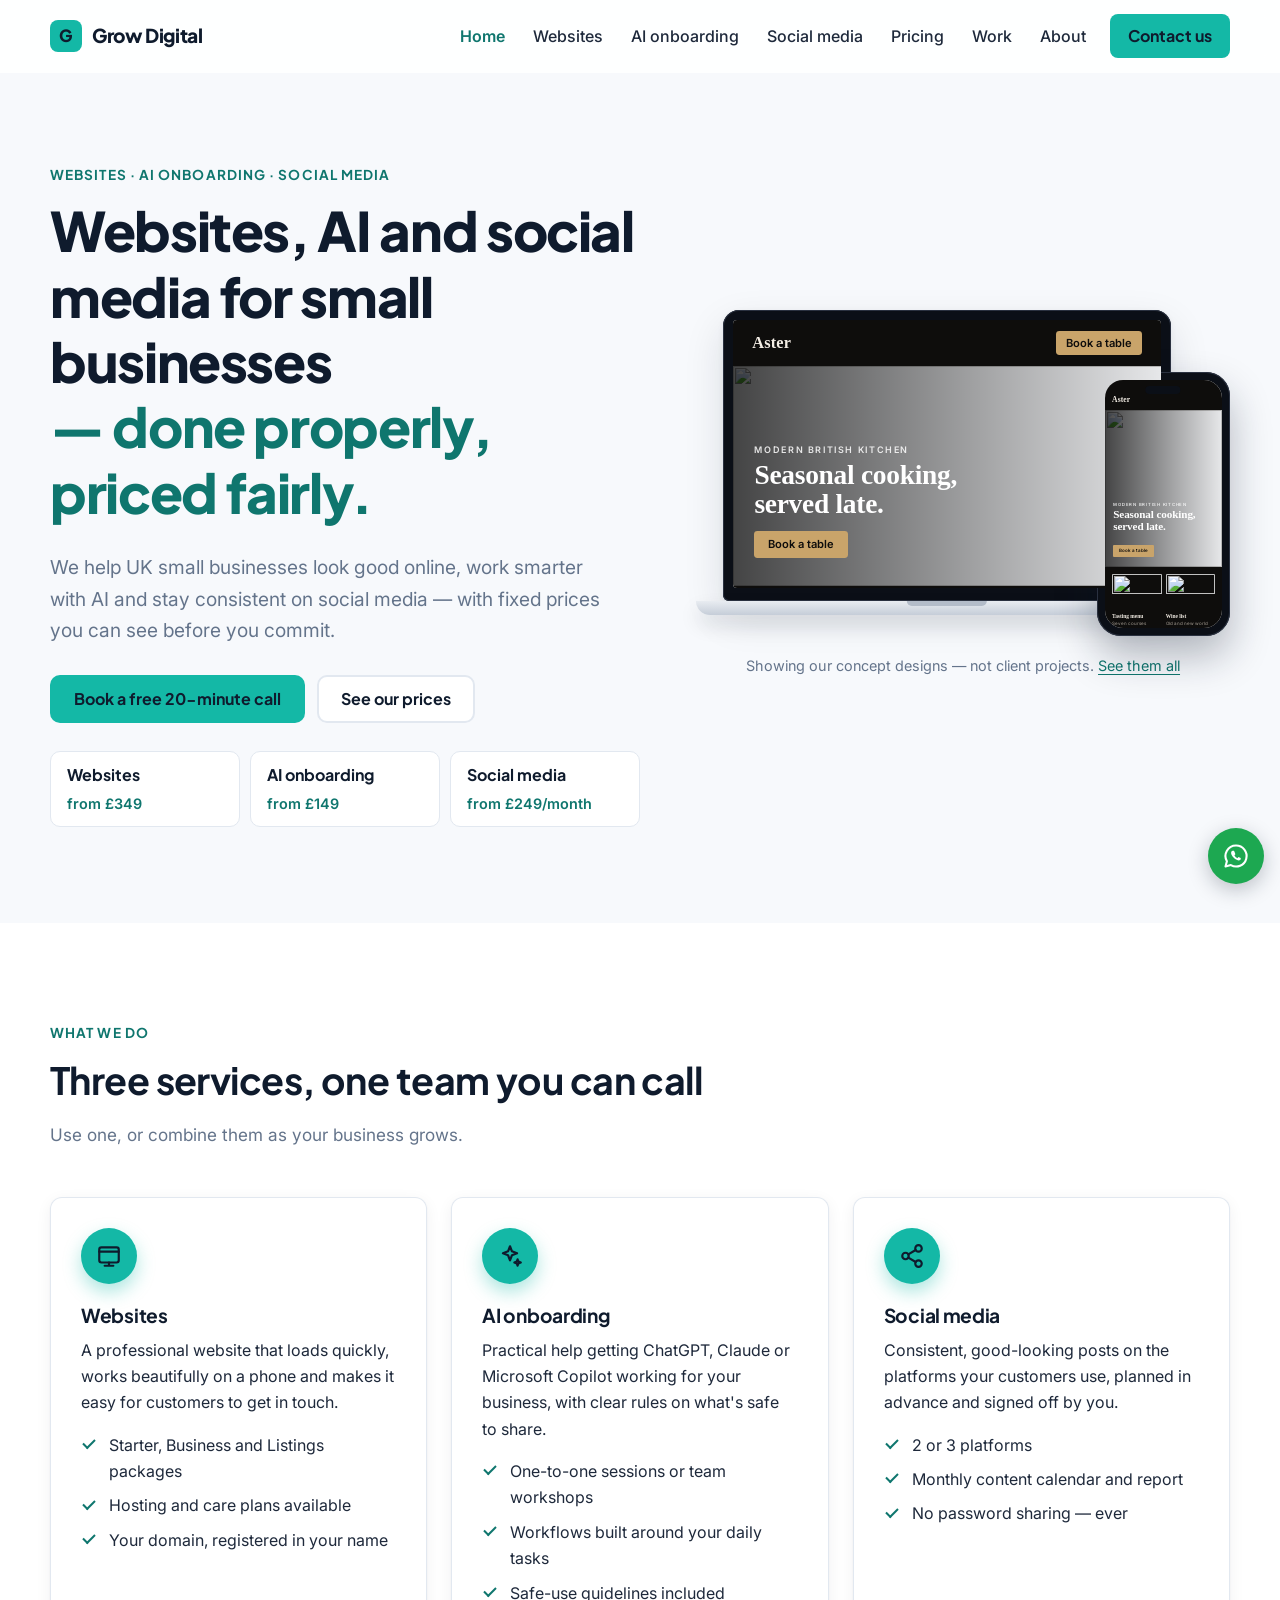
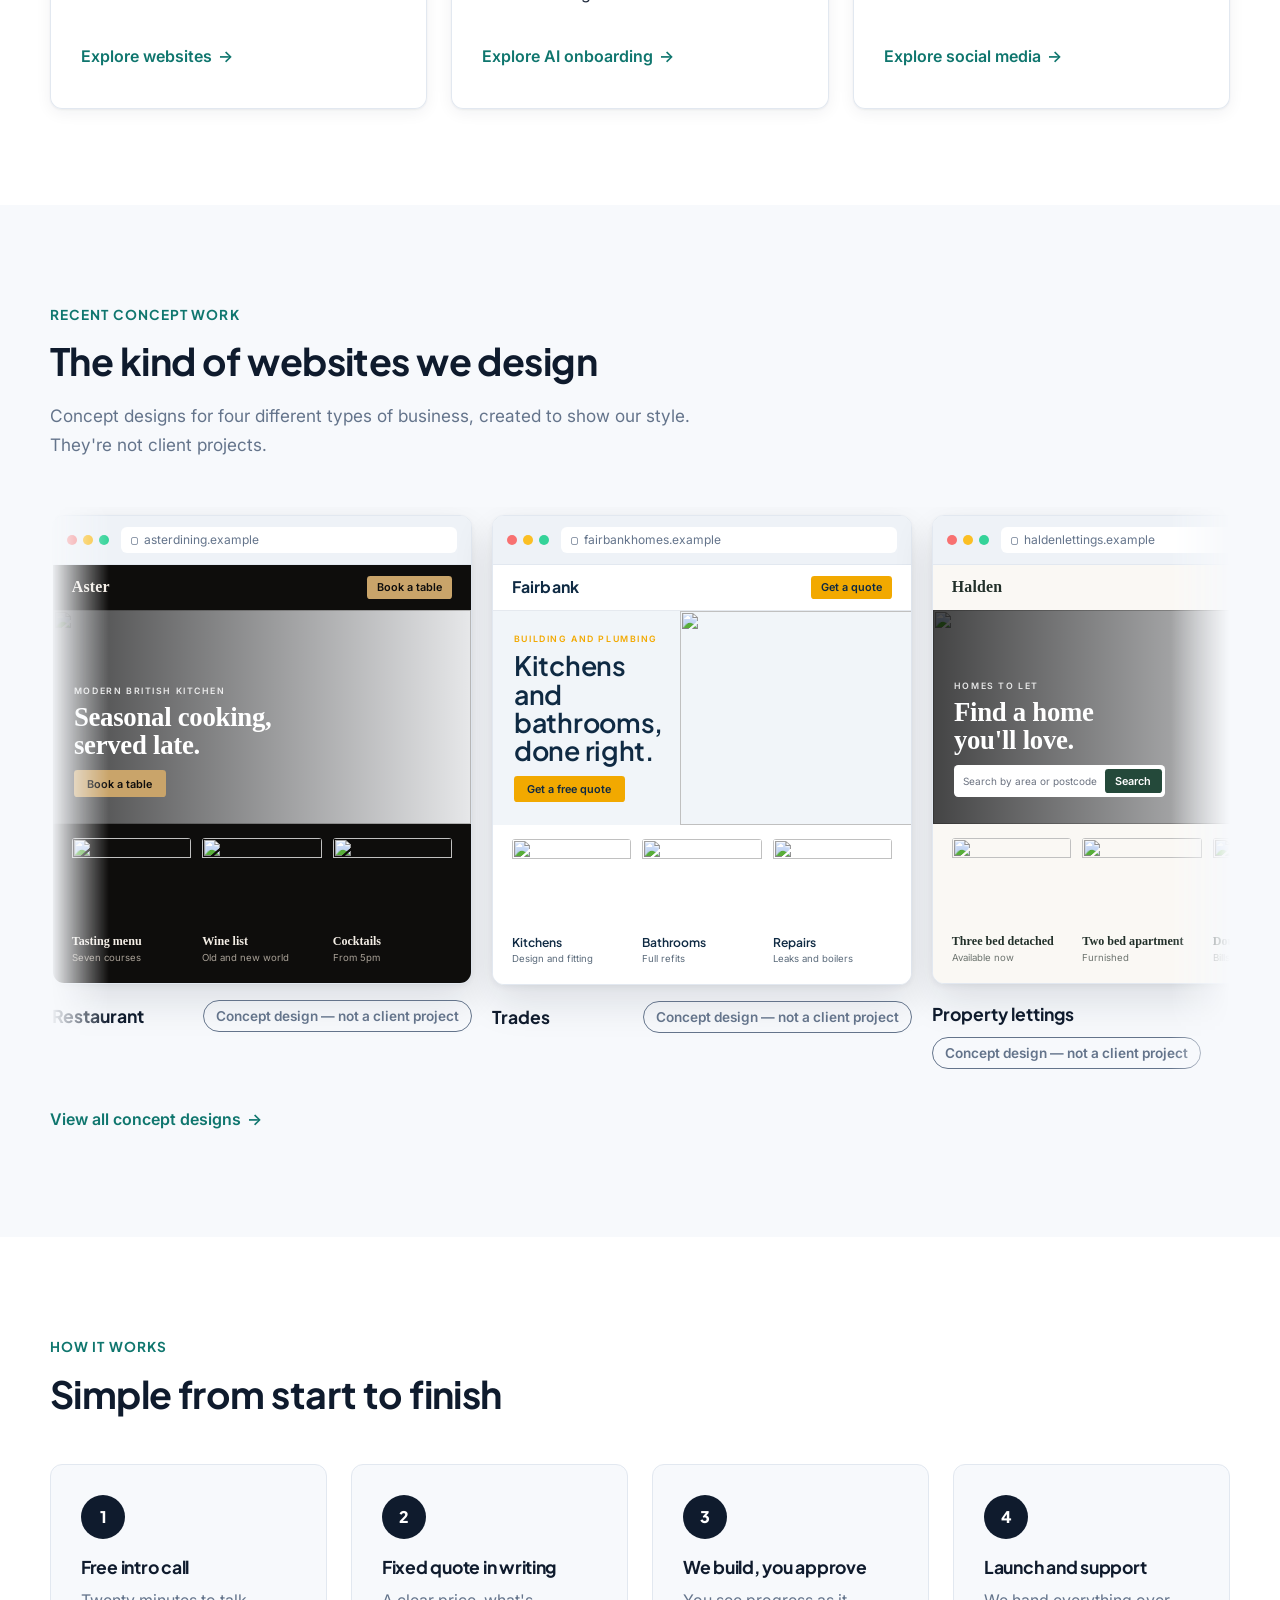
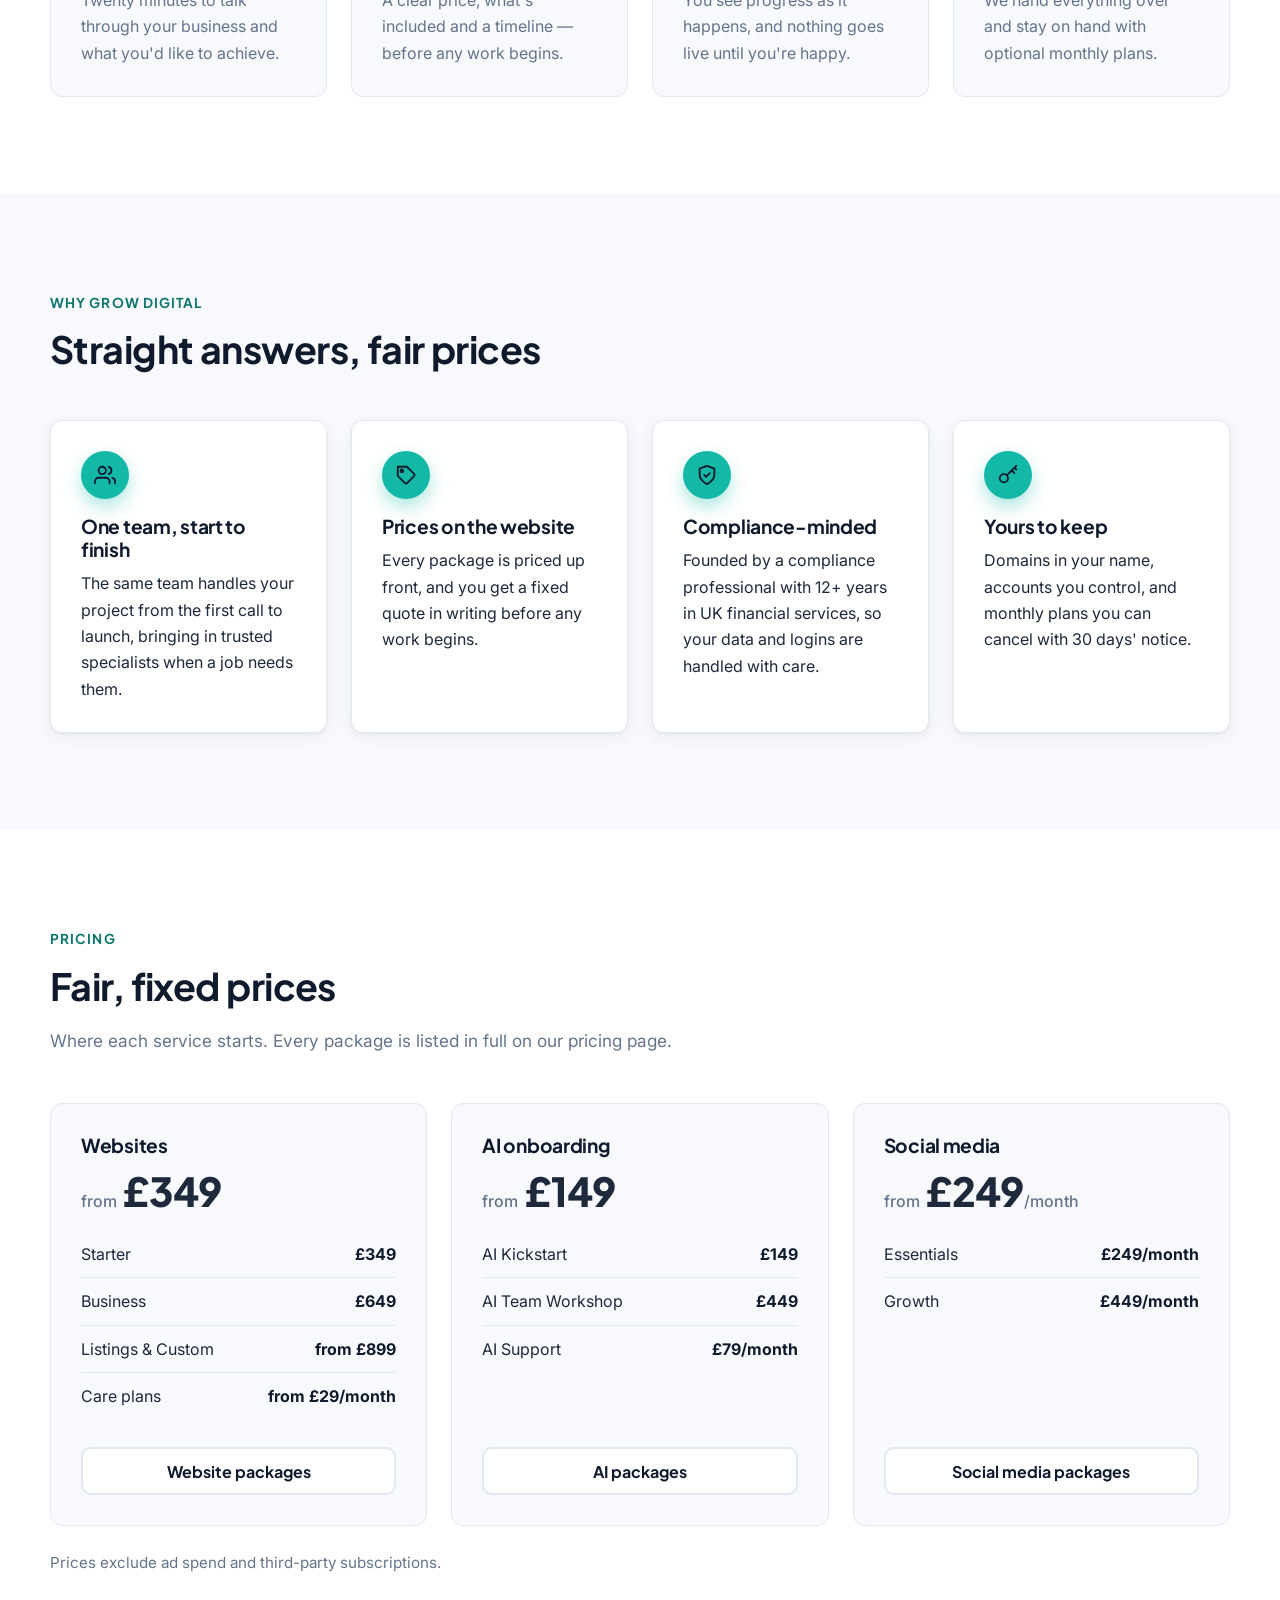
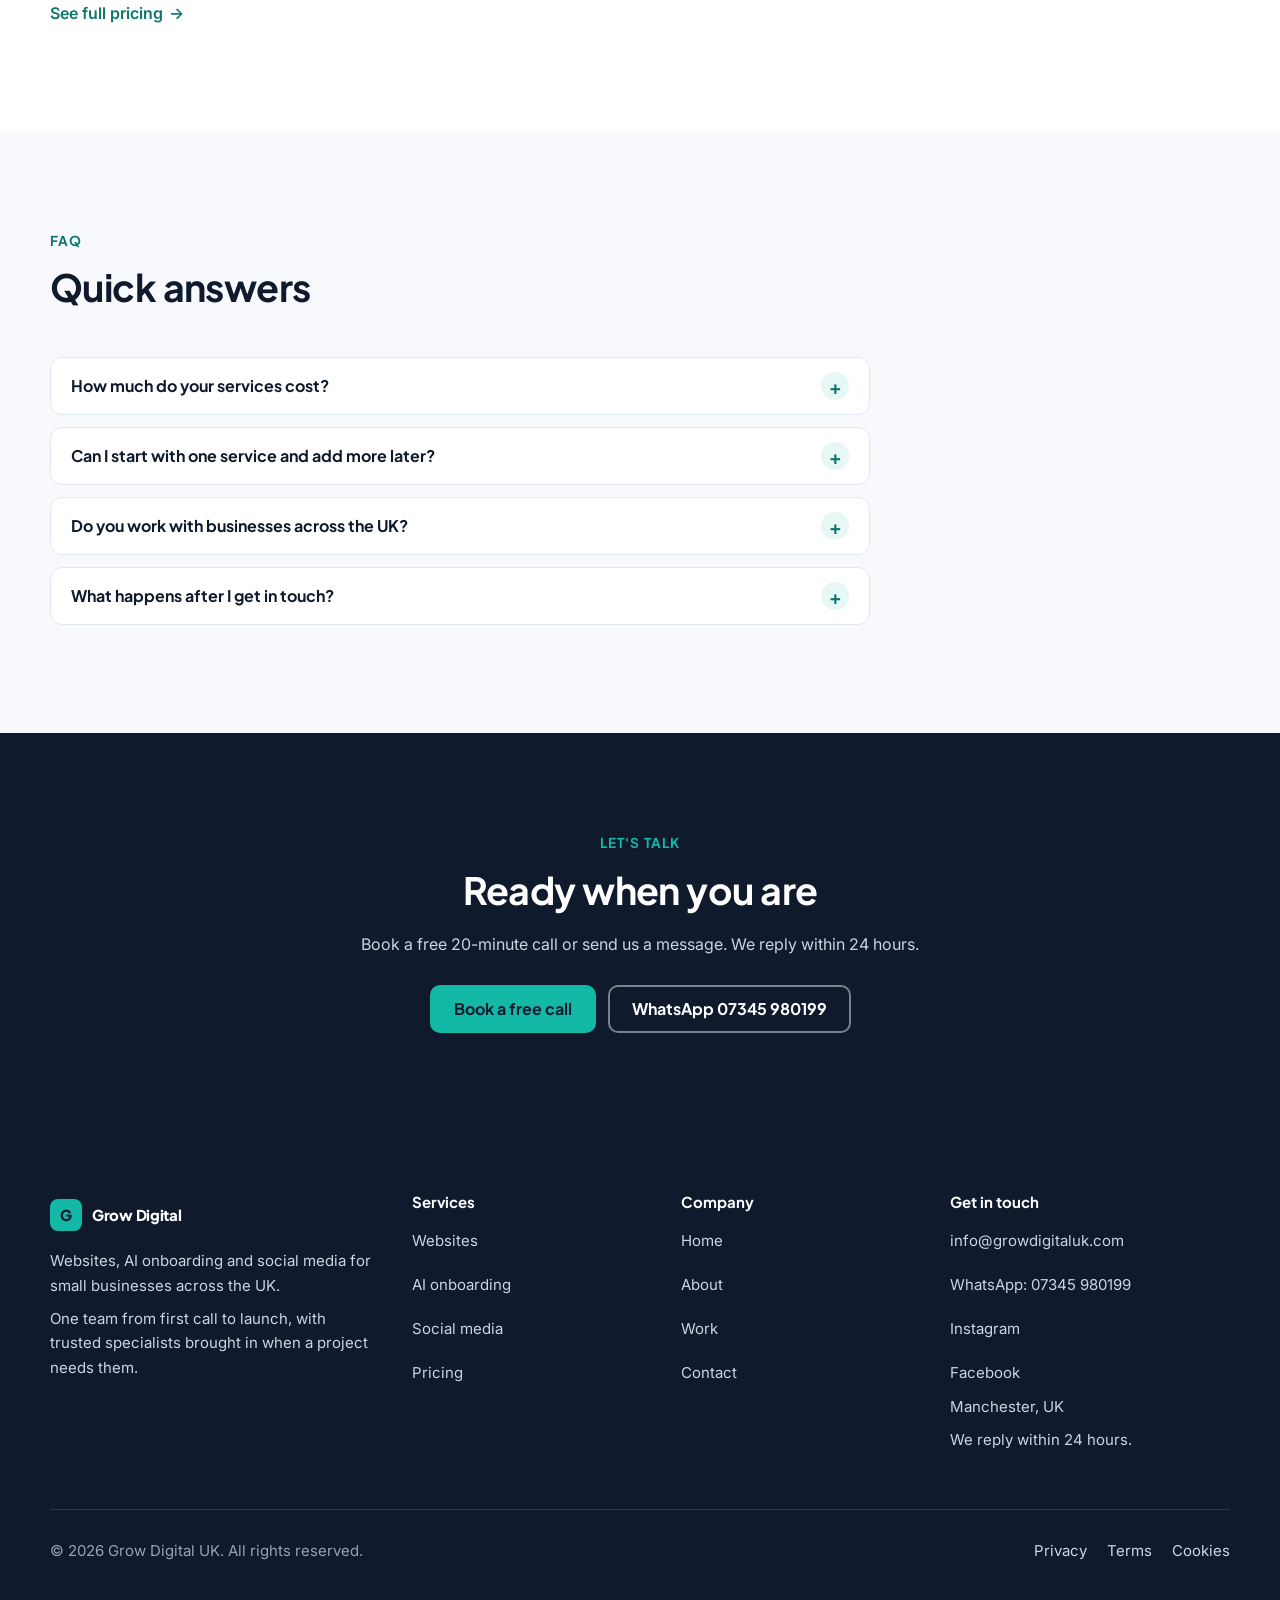
==== commit f2cab812: "Add files via upload" ====
--- a/index.html
+++ b/index.html
@@ -21,9 +21,10 @@
   <link rel="apple-touch-icon" href="apple-touch-icon.png">
   <link rel="preconnect" href="https://fonts.googleapis.com">
   <link rel="preconnect" href="https://fonts.gstatic.com" crossorigin>
+  <link rel="preconnect" href="https://images.unsplash.com">
   <link rel="stylesheet" href="https://fonts.googleapis.com/css2?family=Inter:wght@400;500;600&family=Plus+Jakarta+Sans:wght@600;700;800&display=swap">
-  <link rel="stylesheet" href="styles.css?v=4">
-  <script src="main.js?v=4"></script>
+  <link rel="stylesheet" href="styles.css?v=5">
+  <script src="main.js?v=5"></script>
 
   <script type="application/ld+json">
   {
@@ -45,7 +46,6 @@
       "addressCountry": "GB"
     },
     "areaServed": { "@type": "Country", "name": "United Kingdom" },
-    "founder": { "@type": "Person", "name": "Luqman" },
     "sameAs": [
       "https://instagram.com/igrowdigitaluk",
       "https://www.facebook.com/share/1BgETdXPgi/"
@@ -116,9 +116,9 @@
     <section class="hero" aria-labelledby="hero-title">
       <div class="container hero-grid">
         <div>
-          <p class="eyebrow">For small businesses across the UK</p>
+          <p class="eyebrow">Websites · AI onboarding · Social media</p>
           <h1 id="hero-title">Websites, AI and social media for small businesses <span class="accent">— done properly, priced fairly.</span></h1>
-          <p class="lead">We're a small UK team that helps small businesses with three things: a clear website that's easy to find, AI tools set up safely to save you time, and social media that's looked after for you.</p>
+          <p class="lead">We help UK small businesses look good online, work smarter with AI and stay consistent on social media — with fixed prices you can see before you commit.</p>
           <div class="btn-row">
             <a class="btn btn-primary" href="contact.html">Book a free 20-minute call</a>
             <a class="btn btn-secondary" href="pricing.html">See our prices</a>
@@ -131,39 +131,81 @@
           </ul>
         </div>
 
-        <div class="hero-visual" aria-hidden="true">
-          <div class="browser">
-            <div class="browser-bar">
-              <div class="browser-dots"><span></span><span></span><span></span></div>
-              <div class="browser-url">yourbusiness.co.uk</div>
+        <div>
+          <div class="devices" data-slideshow aria-hidden="true">
+            <div class="laptop">
+              <div class="laptop-screen">
+                <div class="laptop-display">
+                  <div class="slides">
+                    <div class="slide is-active">
+                      <div class="sm sm-restaurant sm-overlay">
+                        <div class="sm-nav"><span class="sm-logo">Aster</span><span class="sm-links"><span>Menus</span><span>Private dining</span><span>Visit</span></span><span class="sm-cta">Book a table</span></div>
+                        <div class="sm-hero"><img src="https://images.unsplash.com/photo-1552960226-639240203497?w=900&amp;q=75&amp;auto=format&amp;fit=crop" width="900" height="460" loading="lazy" decoding="async" alt=""><span class="sm-hero-text"><span class="sm-kicker">Modern British kitchen</span><span class="sm-title">Seasonal cooking,<br>served late.</span><span class="sm-btn">Book a table</span></span></div>
+                        <div class="sm-cards"><span class="sm-card"><img src="https://images.unsplash.com/photo-1663530761401-15eefb544889?w=320&amp;q=75&amp;auto=format&amp;fit=crop" width="320" height="240" loading="lazy" decoding="async" alt=""><span class="sm-card-title">Tasting menu</span><span class="sm-card-sub">Seven courses</span></span><span class="sm-card"><img src="https://images.unsplash.com/photo-1750943036999-81e666b2296c?w=320&amp;q=75&amp;auto=format&amp;fit=crop" width="320" height="240" loading="lazy" decoding="async" alt=""><span class="sm-card-title">Wine list</span><span class="sm-card-sub">Old and new world</span></span><span class="sm-card"><img src="https://images.unsplash.com/photo-1776018396028-d40694777383?w=320&amp;q=75&amp;auto=format&amp;fit=crop" width="320" height="240" loading="lazy" decoding="async" alt=""><span class="sm-card-title">Cocktails</span><span class="sm-card-sub">From 5pm</span></span></div>
+                      </div>
+                    </div>
+                    <div class="slide">
+                      <div class="sm sm-trades sm-split">
+                        <div class="sm-nav"><span class="sm-logo">Fairbank</span><span class="sm-links"><span>Services</span><span>Areas</span><span>Our work</span></span><span class="sm-cta">Get a quote</span></div>
+                        <div class="sm-hero"><img src="https://images.unsplash.com/photo-1565183928294-7063f23ce0f8?w=900&amp;q=75&amp;auto=format&amp;fit=crop" width="900" height="460" loading="lazy" decoding="async" alt=""><span class="sm-hero-text"><span class="sm-kicker">Building and plumbing</span><span class="sm-title">Kitchens and bathrooms, done right.</span><span class="sm-btn">Get a free quote</span><span class="sm-tags"><span>Kitchens</span><span>Bathrooms</span><span>Heating</span></span></span></div>
+                        <div class="sm-cards"><span class="sm-card"><img src="https://images.unsplash.com/photo-1600684388091-627109f3cd60?w=320&amp;q=75&amp;auto=format&amp;fit=crop" width="320" height="240" loading="lazy" decoding="async" alt=""><span class="sm-card-title">Kitchens</span><span class="sm-card-sub">Design and fitting</span></span><span class="sm-card"><img src="https://images.unsplash.com/photo-1584622650111-993a426fbf0a?w=320&amp;q=75&amp;auto=format&amp;fit=crop" width="320" height="240" loading="lazy" decoding="async" alt=""><span class="sm-card-title">Bathrooms</span><span class="sm-card-sub">Full refits</span></span><span class="sm-card"><img src="https://images.unsplash.com/photo-1503789146722-cf137a3c0fea?w=320&amp;q=75&amp;auto=format&amp;fit=crop" width="320" height="240" loading="lazy" decoding="async" alt=""><span class="sm-card-title">Repairs</span><span class="sm-card-sub">Leaks and boilers</span></span></div>
+                      </div>
+                    </div>
+                    <div class="slide">
+                      <div class="sm sm-property sm-overlay">
+                        <div class="sm-nav"><span class="sm-logo">Halden</span><span class="sm-links"><span>To let</span><span>Landlords</span><span>About</span></span><span class="sm-cta">Book a viewing</span></div>
+                        <div class="sm-hero"><img src="https://images.unsplash.com/photo-1732721176814-c0bc82db3971?w=900&amp;q=75&amp;auto=format&amp;fit=crop" width="900" height="460" loading="lazy" decoding="async" alt=""><span class="sm-hero-text"><span class="sm-kicker">Homes to let</span><span class="sm-title">Find a home<br>you'll love.</span><span class="sm-search">Search by area or postcode <span class="sm-btn">Search</span></span></span></div>
+                        <div class="sm-cards"><span class="sm-card"><img src="https://images.unsplash.com/photo-1710883727446-0bf5692fd709?w=320&amp;q=75&amp;auto=format&amp;fit=crop" width="320" height="240" loading="lazy" decoding="async" alt=""><span class="sm-card-title">Three bed detached</span><span class="sm-card-sub">Available now</span></span><span class="sm-card"><img src="https://images.unsplash.com/photo-1560448204-e02f11c3d0e2?w=320&amp;q=75&amp;auto=format&amp;fit=crop" width="320" height="240" loading="lazy" decoding="async" alt=""><span class="sm-card-title">Two bed apartment</span><span class="sm-card-sub">Furnished</span></span><span class="sm-card"><img src="https://images.unsplash.com/photo-1616486029423-aaa4789e8c9a?w=320&amp;q=75&amp;auto=format&amp;fit=crop" width="320" height="240" loading="lazy" decoding="async" alt=""><span class="sm-card-title">Double room</span><span class="sm-card-sub">Bills included</span></span></div>
+                      </div>
+                    </div>
+                    <div class="slide">
+                      <div class="sm sm-salon sm-split">
+                        <div class="sm-nav"><span class="sm-logo">Linden Studio</span><span class="sm-links"><span>Treatments</span><span>Prices</span><span>Gallery</span></span><span class="sm-cta">Book now</span></div>
+                        <div class="sm-hero"><img src="https://images.unsplash.com/photo-1695527081827-fdbc4e77be9b?w=900&amp;q=75&amp;auto=format&amp;fit=crop" width="900" height="460" loading="lazy" decoding="async" alt=""><span class="sm-hero-text"><span class="sm-kicker">Hair · Nails · Skin</span><span class="sm-title">Calm, modern beauty.</span><span class="sm-btn">Book online</span></span></div>
+                        <div class="sm-cards"><span class="sm-card"><img src="https://images.unsplash.com/photo-1626383120723-2a941488860d?w=320&amp;q=75&amp;auto=format&amp;fit=crop" width="320" height="240" loading="lazy" decoding="async" alt=""><span class="sm-card-title">Hair</span><span class="sm-card-sub">Cuts and colour</span></span><span class="sm-card"><img src="https://images.unsplash.com/photo-1602585578130-c9076e09330d?w=320&amp;q=75&amp;auto=format&amp;fit=crop" width="320" height="240" loading="lazy" decoding="async" alt=""><span class="sm-card-title">Nails</span><span class="sm-card-sub">Gel and classic</span></span><span class="sm-card"><img src="https://images.unsplash.com/photo-1540555700478-4be289fbecef?w=320&amp;q=75&amp;auto=format&amp;fit=crop" width="320" height="240" loading="lazy" decoding="async" alt=""><span class="sm-card-title">Skin</span><span class="sm-card-sub">Facials</span></span></div>
+                      </div>
+                    </div>
+                  </div>
+                </div>
+              </div>
+              <div class="laptop-base"></div>
             </div>
-            <div class="sm sm-home sm-overlay">
-              <div class="sm-nav"><span class="sm-logo">Your Business</span><span class="sm-links"><span>Services</span><span>About</span><span>Contact</span></span><span class="sm-cta">Get a quote</span></div>
-              <div class="sm-hero">
-                <img src="https://images.unsplash.com/photo-1453614512568-c4024d13c247?w=1200&amp;q=75&amp;auto=format&amp;fit=crop" srcset="https://images.unsplash.com/photo-1453614512568-c4024d13c247?w=700&amp;q=75&amp;auto=format&amp;fit=crop 700w, https://images.unsplash.com/photo-1453614512568-c4024d13c247?w=1200&amp;q=75&amp;auto=format&amp;fit=crop 1200w" sizes="(min-width: 960px) 560px, 100vw" width="1200" height="615" decoding="async" alt="Bright café counter with pendant lights and shelves">
-                <span class="sm-hero-text"><span class="sm-kicker">Independent and local</span><span class="sm-title">Your business, looking its best online.</span><span class="sm-btn">Get a quote</span></span>
-              </div>
-              <div class="sm-cards">
-                <span class="sm-card text"><span class="sm-card-title">Services</span><span class="sm-card-sub">What you offer, clearly</span></span>
-                <span class="sm-card text"><span class="sm-card-title">About us</span><span class="sm-card-sub">Who you are and why</span></span>
-                <span class="sm-card text"><span class="sm-card-title">Contact</span><span class="sm-card-sub">Call, email or message</span></span>
+            <div class="phone">
+              <div class="phone-display">
+                <div class="slides">
+                  <div class="slide is-active">
+                    <div class="sm sm-restaurant sm-overlay">
+                      <div class="sm-nav"><span class="sm-logo">Aster</span><span class="sm-links"><span>Menus</span><span>Private dining</span><span>Visit</span></span><span class="sm-cta">Book a table</span></div>
+                      <div class="sm-hero"><img src="https://images.unsplash.com/photo-1552960226-639240203497?w=900&amp;q=75&amp;auto=format&amp;fit=crop" width="900" height="460" loading="lazy" decoding="async" alt=""><span class="sm-hero-text"><span class="sm-kicker">Modern British kitchen</span><span class="sm-title">Seasonal cooking,<br>served late.</span><span class="sm-btn">Book a table</span></span></div>
+                      <div class="sm-cards"><span class="sm-card"><img src="https://images.unsplash.com/photo-1663530761401-15eefb544889?w=320&amp;q=75&amp;auto=format&amp;fit=crop" width="320" height="240" loading="lazy" decoding="async" alt=""><span class="sm-card-title">Tasting menu</span><span class="sm-card-sub">Seven courses</span></span><span class="sm-card"><img src="https://images.unsplash.com/photo-1750943036999-81e666b2296c?w=320&amp;q=75&amp;auto=format&amp;fit=crop" width="320" height="240" loading="lazy" decoding="async" alt=""><span class="sm-card-title">Wine list</span><span class="sm-card-sub">Old and new world</span></span><span class="sm-card"><img src="https://images.unsplash.com/photo-1776018396028-d40694777383?w=320&amp;q=75&amp;auto=format&amp;fit=crop" width="320" height="240" loading="lazy" decoding="async" alt=""><span class="sm-card-title">Cocktails</span><span class="sm-card-sub">From 5pm</span></span></div>
+                    </div>
+                  </div>
+                  <div class="slide">
+                    <div class="sm sm-trades sm-split">
+                      <div class="sm-nav"><span class="sm-logo">Fairbank</span><span class="sm-links"><span>Services</span><span>Areas</span><span>Our work</span></span><span class="sm-cta">Get a quote</span></div>
+                      <div class="sm-hero"><img src="https://images.unsplash.com/photo-1565183928294-7063f23ce0f8?w=900&amp;q=75&amp;auto=format&amp;fit=crop" width="900" height="460" loading="lazy" decoding="async" alt=""><span class="sm-hero-text"><span class="sm-kicker">Building and plumbing</span><span class="sm-title">Kitchens and bathrooms, done right.</span><span class="sm-btn">Get a free quote</span><span class="sm-tags"><span>Kitchens</span><span>Bathrooms</span><span>Heating</span></span></span></div>
+                      <div class="sm-cards"><span class="sm-card"><img src="https://images.unsplash.com/photo-1600684388091-627109f3cd60?w=320&amp;q=75&amp;auto=format&amp;fit=crop" width="320" height="240" loading="lazy" decoding="async" alt=""><span class="sm-card-title">Kitchens</span><span class="sm-card-sub">Design and fitting</span></span><span class="sm-card"><img src="https://images.unsplash.com/photo-1584622650111-993a426fbf0a?w=320&amp;q=75&amp;auto=format&amp;fit=crop" width="320" height="240" loading="lazy" decoding="async" alt=""><span class="sm-card-title">Bathrooms</span><span class="sm-card-sub">Full refits</span></span><span class="sm-card"><img src="https://images.unsplash.com/photo-1503789146722-cf137a3c0fea?w=320&amp;q=75&amp;auto=format&amp;fit=crop" width="320" height="240" loading="lazy" decoding="async" alt=""><span class="sm-card-title">Repairs</span><span class="sm-card-sub">Leaks and boilers</span></span></div>
+                    </div>
+                  </div>
+                  <div class="slide">
+                    <div class="sm sm-property sm-overlay">
+                      <div class="sm-nav"><span class="sm-logo">Halden</span><span class="sm-links"><span>To let</span><span>Landlords</span><span>About</span></span><span class="sm-cta">Book a viewing</span></div>
+                      <div class="sm-hero"><img src="https://images.unsplash.com/photo-1732721176814-c0bc82db3971?w=900&amp;q=75&amp;auto=format&amp;fit=crop" width="900" height="460" loading="lazy" decoding="async" alt=""><span class="sm-hero-text"><span class="sm-kicker">Homes to let</span><span class="sm-title">Find a home<br>you'll love.</span><span class="sm-search">Search by area or postcode <span class="sm-btn">Search</span></span></span></div>
+                      <div class="sm-cards"><span class="sm-card"><img src="https://images.unsplash.com/photo-1710883727446-0bf5692fd709?w=320&amp;q=75&amp;auto=format&amp;fit=crop" width="320" height="240" loading="lazy" decoding="async" alt=""><span class="sm-card-title">Three bed detached</span><span class="sm-card-sub">Available now</span></span><span class="sm-card"><img src="https://images.unsplash.com/photo-1560448204-e02f11c3d0e2?w=320&amp;q=75&amp;auto=format&amp;fit=crop" width="320" height="240" loading="lazy" decoding="async" alt=""><span class="sm-card-title">Two bed apartment</span><span class="sm-card-sub">Furnished</span></span><span class="sm-card"><img src="https://images.unsplash.com/photo-1616486029423-aaa4789e8c9a?w=320&amp;q=75&amp;auto=format&amp;fit=crop" width="320" height="240" loading="lazy" decoding="async" alt=""><span class="sm-card-title">Double room</span><span class="sm-card-sub">Bills included</span></span></div>
+                    </div>
+                  </div>
+                  <div class="slide">
+                    <div class="sm sm-salon sm-split">
+                      <div class="sm-nav"><span class="sm-logo">Linden Studio</span><span class="sm-links"><span>Treatments</span><span>Prices</span><span>Gallery</span></span><span class="sm-cta">Book now</span></div>
+                      <div class="sm-hero"><img src="https://images.unsplash.com/photo-1695527081827-fdbc4e77be9b?w=900&amp;q=75&amp;auto=format&amp;fit=crop" width="900" height="460" loading="lazy" decoding="async" alt=""><span class="sm-hero-text"><span class="sm-kicker">Hair · Nails · Skin</span><span class="sm-title">Calm, modern beauty.</span><span class="sm-btn">Book online</span></span></div>
+                      <div class="sm-cards"><span class="sm-card"><img src="https://images.unsplash.com/photo-1626383120723-2a941488860d?w=320&amp;q=75&amp;auto=format&amp;fit=crop" width="320" height="240" loading="lazy" decoding="async" alt=""><span class="sm-card-title">Hair</span><span class="sm-card-sub">Cuts and colour</span></span><span class="sm-card"><img src="https://images.unsplash.com/photo-1602585578130-c9076e09330d?w=320&amp;q=75&amp;auto=format&amp;fit=crop" width="320" height="240" loading="lazy" decoding="async" alt=""><span class="sm-card-title">Nails</span><span class="sm-card-sub">Gel and classic</span></span><span class="sm-card"><img src="https://images.unsplash.com/photo-1540555700478-4be289fbecef?w=320&amp;q=75&amp;auto=format&amp;fit=crop" width="320" height="240" loading="lazy" decoding="async" alt=""><span class="sm-card-title">Skin</span><span class="sm-card-sub">Facials</span></span></div>
+                    </div>
+                  </div>
+                </div>
               </div>
             </div>
           </div>
-          <div class="hero-chips">
-            <div class="hero-chip chip-ai">
-              <span class="chip-icon">
-                <svg viewBox="0 0 24 24" fill="none" stroke="currentColor" stroke-width="2" stroke-linecap="round" stroke-linejoin="round"><path d="M12 3l1.8 4.7 4.7 1.8-4.7 1.8L12 16l-1.8-4.7L5.5 9.5l4.7-1.8z"/></svg>
-              </span>
-              <span><strong>AI draft ready</strong><small>Reply to a customer enquiry</small></span>
-            </div>
-            <div class="hero-chip chip-social">
-              <span class="chip-icon">
-                <svg viewBox="0 0 24 24" fill="none" stroke="currentColor" stroke-width="2" stroke-linecap="round" stroke-linejoin="round"><rect x="3" y="5" width="18" height="16" rx="2"/><path d="M3 10h18M8 3v4M16 3v4"/></svg>
-              </span>
-              <span><strong>Post scheduled</strong><small>Thursday, 10:00 · approved</small></span>
-            </div>
-          </div>
+          <p class="devices-note">Showing our concept designs — not client projects. <a href="work.html">See them all</a></p>
         </div>
       </div>
     </section>
@@ -171,180 +213,236 @@
     <!-- Services -->
     <section class="section section-white" aria-labelledby="services-title">
       <div class="container">
-        <div class="section-head">
+        <div class="section-head reveal">
           <p class="eyebrow">What we do</p>
-          <h2 id="services-title">Three services, one person you can call</h2>
-          <p>Use one service or combine them. Most small businesses don't need an agency — they need someone reliable who explains things clearly and gets the job done.</p>
+          <h2 id="services-title">Three services, one team you can call</h2>
+          <p>Use one, or combine them as your business grows.</p>
         </div>
 
         <div class="grid grid-3">
-          <article class="card service-card reveal">
-            <div class="icon-box" aria-hidden="true">
-              <svg viewBox="0 0 24 24" fill="none" stroke="currentColor" stroke-width="2" stroke-linecap="round" stroke-linejoin="round"><rect x="3" y="4" width="18" height="14" rx="2"/><path d="M3 8h18M8 21h8M12 18v3"/></svg>
-            </div>
+          <article class="card card-rich service-card reveal">
+            <div class="icon-circle" aria-hidden="true"><svg viewBox="0 0 24 24" fill="none" stroke="currentColor" stroke-width="2" stroke-linecap="round" stroke-linejoin="round"><rect x="3" y="4" width="18" height="14" rx="2"/><path d="M3 8h18M8 21h8M12 18v3"/></svg></div>
             <h3>Websites</h3>
-            <p>Clear, fast, mobile-friendly websites that explain what you do and make it easy for customers to get in touch.</p>
+            <p>A professional website that loads quickly, works beautifully on a phone and makes it easy for customers to get in touch.</p>
             <ul class="check-list">
-              <li>5-page, 10-page and listings websites</li>
-              <li>Contact forms, Google Analytics and basic SEO</li>
-              <li>Optional monthly care plans</li>
+              <li>Starter, Business and Listings packages</li>
+              <li>Hosting and care plans available</li>
+              <li>Your domain, registered in your name</li>
             </ul>
-            <a class="text-link" href="websites.html">Websites from £349 <span aria-hidden="true">→</span></a>
+            <a class="text-link" href="websites.html">Explore websites <span aria-hidden="true">→</span></a>
           </article>
 
-          <article class="card service-card reveal">
-            <div class="icon-box" aria-hidden="true">
-              <svg viewBox="0 0 24 24" fill="none" stroke="currentColor" stroke-width="2" stroke-linecap="round" stroke-linejoin="round"><path d="M12 3l1.8 4.7 4.7 1.8-4.7 1.8L12 16l-1.8-4.7L5.5 9.5l4.7-1.8z"/><path d="M19 15l.8 2.2 2.2.8-2.2.8L19 21l-.8-2.2-2.2-.8 2.2-.8z"/></svg>
-            </div>
+          <article class="card card-rich service-card reveal">
+            <div class="icon-circle" aria-hidden="true"><svg viewBox="0 0 24 24" fill="none" stroke="currentColor" stroke-width="2" stroke-linecap="round" stroke-linejoin="round"><path d="M12 3l1.8 4.7 4.7 1.8-4.7 1.8L12 16l-1.8-4.7L5.5 9.5l4.7-1.8z"/><path d="M19 15l.8 2.2 2.2.8-2.2.8L19 21l-.8-2.2-2.2-.8 2.2-.8z"/></svg></div>
             <h3>AI onboarding</h3>
-            <p>We set up tools like ChatGPT, Claude and Microsoft Copilot for your business and train you to use them safely.</p>
+            <p>Practical help getting ChatGPT, Claude or Microsoft Copilot working for your business, with clear rules on what's safe to share.</p>
             <ul class="check-list">
-              <li>Ready-to-use workflows for everyday tasks</li>
-              <li>Email drafting, summaries and meeting notes</li>
-              <li>A simple safe-use policy for your team</li>
+              <li>One-to-one sessions or team workshops</li>
+              <li>Workflows built around your daily tasks</li>
+              <li>Safe-use guidelines included</li>
             </ul>
-            <a class="text-link" href="ai-onboarding.html">AI onboarding from £149 <span aria-hidden="true">→</span></a>
+            <a class="text-link" href="ai-onboarding.html">Explore AI onboarding <span aria-hidden="true">→</span></a>
           </article>
 
-          <article class="card service-card reveal">
-            <div class="icon-box" aria-hidden="true">
-              <svg viewBox="0 0 24 24" fill="none" stroke="currentColor" stroke-width="2" stroke-linecap="round" stroke-linejoin="round"><circle cx="18" cy="5" r="3"/><circle cx="6" cy="12" r="3"/><circle cx="18" cy="19" r="3"/><path d="M8.6 13.5l6.8 4M15.4 6.5l-6.8 4"/></svg>
-            </div>
+          <article class="card card-rich service-card reveal">
+            <div class="icon-circle" aria-hidden="true"><svg viewBox="0 0 24 24" fill="none" stroke="currentColor" stroke-width="2" stroke-linecap="round" stroke-linejoin="round"><circle cx="18" cy="5" r="3"/><circle cx="6" cy="12" r="3"/><circle cx="18" cy="19" r="3"/><path d="M8.6 13.5l6.8 4M15.4 6.5l-6.8 4"/></svg></div>
             <h3>Social media</h3>
-            <p>Regular, on-brand posts planned a month ahead and approved by you before anything goes live.</p>
+            <p>Consistent, good-looking posts on the platforms your customers use, planned in advance and signed off by you.</p>
             <ul class="check-list">
-              <li>2 or 3 platforms, 3 to 5 posts a week</li>
-              <li>Content calendar and monthly report</li>
-              <li>We never need your passwords</li>
+              <li>2 or 3 platforms</li>
+              <li>Monthly content calendar and report</li>
+              <li>No password sharing — ever</li>
             </ul>
-            <a class="text-link" href="social-media.html">Social media from £249/month <span aria-hidden="true">→</span></a>
+            <a class="text-link" href="social-media.html">Explore social media <span aria-hidden="true">→</span></a>
           </article>
         </div>
       </div>
     </section>
 
-    <!-- Where to start -->
-    <section class="section" aria-labelledby="start-title">
-      <div class="container">
-        <div class="section-head">
-          <p class="eyebrow">Where to start</p>
-          <h2 id="start-title">Not sure what you need?</h2>
-          <p>Start with whichever problem is costing you the most time or customers right now.</p>
-        </div>
-
-        <div class="grid grid-3">
-          <a class="card route-card reveal" href="websites.html">
-            <span class="route-if">If customers can't find you online, or your website is out of date…</span>
-            <span class="route-then">Start with a website <span aria-hidden="true">→</span></span>
-          </a>
-          <a class="card route-card reveal" href="ai-onboarding.html">
-            <span class="route-if">If emails, documents and admin are eating into your week…</span>
-            <span class="route-then">Start with AI onboarding <span aria-hidden="true">→</span></span>
-          </a>
-          <a class="card route-card reveal" href="social-media.html">
-            <span class="route-if">If social media keeps slipping down your to-do list…</span>
-            <span class="route-then">Start with social media <span aria-hidden="true">→</span></span>
-          </a>
-        </div>
-        <p class="note after-grid">Still not sure? <a href="contact.html">Book a free 20-minute call</a> and we'll suggest the simplest place to start.</p>
+    <!-- Recent concept work -->
+    <section class="section" aria-labelledby="concepts-title">
+      <div class="container">
+        <div class="section-head reveal">
+          <p class="eyebrow">Recent concept work</p>
+          <h2 id="concepts-title">The kind of websites we design</h2>
+          <p>Concept designs for four different types of business, created to show our style. They're not client projects.</p>
+        </div>
+      </div>
+      <div class="container">
+        <div class="marquee">
+          <div class="marquee-track">
+            <a class="concept-tile" href="work.html#concept-restaurant">
+              <div class="browser" role="img" aria-label="Concept design of a restaurant homepage with a dark, candlelit dining room photo and a gold Book a table button">
+                <div class="browser-bar"><div class="browser-dots"><span></span><span></span><span></span></div><div class="browser-url">asterdining.example</div></div>
+                <div class="sm sm-restaurant sm-overlay">
+                  <div class="sm-nav"><span class="sm-logo">Aster</span><span class="sm-links"><span>Menus</span><span>Private dining</span><span>Visit</span></span><span class="sm-cta">Book a table</span></div>
+                  <div class="sm-hero"><img src="https://images.unsplash.com/photo-1552960226-639240203497?w=900&amp;q=75&amp;auto=format&amp;fit=crop" width="900" height="460" loading="lazy" decoding="async" alt=""><span class="sm-hero-text"><span class="sm-kicker">Modern British kitchen</span><span class="sm-title">Seasonal cooking,<br>served late.</span><span class="sm-btn">Book a table</span></span></div>
+                  <div class="sm-cards"><span class="sm-card"><img src="https://images.unsplash.com/photo-1663530761401-15eefb544889?w=320&amp;q=75&amp;auto=format&amp;fit=crop" width="320" height="240" loading="lazy" decoding="async" alt=""><span class="sm-card-title">Tasting menu</span><span class="sm-card-sub">Seven courses</span></span><span class="sm-card"><img src="https://images.unsplash.com/photo-1750943036999-81e666b2296c?w=320&amp;q=75&amp;auto=format&amp;fit=crop" width="320" height="240" loading="lazy" decoding="async" alt=""><span class="sm-card-title">Wine list</span><span class="sm-card-sub">Old and new world</span></span><span class="sm-card"><img src="https://images.unsplash.com/photo-1776018396028-d40694777383?w=320&amp;q=75&amp;auto=format&amp;fit=crop" width="320" height="240" loading="lazy" decoding="async" alt=""><span class="sm-card-title">Cocktails</span><span class="sm-card-sub">From 5pm</span></span></div>
+                </div>
+              </div>
+              <span class="concept-tile-meta"><span class="concept-tile-title">Restaurant</span><span class="concept-label">Concept design — not a client project</span></span>
+            </a>
+            <a class="concept-tile" href="work.html#concept-trades">
+              <div class="browser" role="img" aria-label="Concept design of a builder and plumber homepage with a finished kitchen photo and an amber Get a free quote button">
+                <div class="browser-bar"><div class="browser-dots"><span></span><span></span><span></span></div><div class="browser-url">fairbankhomes.example</div></div>
+                <div class="sm sm-trades sm-split">
+                  <div class="sm-nav"><span class="sm-logo">Fairbank</span><span class="sm-links"><span>Services</span><span>Areas</span><span>Our work</span></span><span class="sm-cta">Get a quote</span></div>
+                  <div class="sm-hero"><img src="https://images.unsplash.com/photo-1565183928294-7063f23ce0f8?w=900&amp;q=75&amp;auto=format&amp;fit=crop" width="900" height="460" loading="lazy" decoding="async" alt=""><span class="sm-hero-text"><span class="sm-kicker">Building and plumbing</span><span class="sm-title">Kitchens and bathrooms, done right.</span><span class="sm-btn">Get a free quote</span><span class="sm-tags"><span>Kitchens</span><span>Bathrooms</span><span>Heating</span></span></span></div>
+                  <div class="sm-cards"><span class="sm-card"><img src="https://images.unsplash.com/photo-1600684388091-627109f3cd60?w=320&amp;q=75&amp;auto=format&amp;fit=crop" width="320" height="240" loading="lazy" decoding="async" alt=""><span class="sm-card-title">Kitchens</span><span class="sm-card-sub">Design and fitting</span></span><span class="sm-card"><img src="https://images.unsplash.com/photo-1584622650111-993a426fbf0a?w=320&amp;q=75&amp;auto=format&amp;fit=crop" width="320" height="240" loading="lazy" decoding="async" alt=""><span class="sm-card-title">Bathrooms</span><span class="sm-card-sub">Full refits</span></span><span class="sm-card"><img src="https://images.unsplash.com/photo-1503789146722-cf137a3c0fea?w=320&amp;q=75&amp;auto=format&amp;fit=crop" width="320" height="240" loading="lazy" decoding="async" alt=""><span class="sm-card-title">Repairs</span><span class="sm-card-sub">Leaks and boilers</span></span></div>
+                </div>
+              </div>
+              <span class="concept-tile-meta"><span class="concept-tile-title">Trades</span><span class="concept-label">Concept design — not a client project</span></span>
+            </a>
+            <a class="concept-tile" href="work.html#concept-lettings">
+              <div class="browser" role="img" aria-label="Concept design of a lettings agent homepage with a red-brick house photo and a property search bar">
+                <div class="browser-bar"><div class="browser-dots"><span></span><span></span><span></span></div><div class="browser-url">haldenlettings.example</div></div>
+                <div class="sm sm-property sm-overlay">
+                  <div class="sm-nav"><span class="sm-logo">Halden</span><span class="sm-links"><span>To let</span><span>Landlords</span><span>About</span></span><span class="sm-cta">Book a viewing</span></div>
+                  <div class="sm-hero"><img src="https://images.unsplash.com/photo-1732721176814-c0bc82db3971?w=900&amp;q=75&amp;auto=format&amp;fit=crop" width="900" height="460" loading="lazy" decoding="async" alt=""><span class="sm-hero-text"><span class="sm-kicker">Homes to let</span><span class="sm-title">Find a home<br>you'll love.</span><span class="sm-search">Search by area or postcode <span class="sm-btn">Search</span></span></span></div>
+                  <div class="sm-cards"><span class="sm-card"><img src="https://images.unsplash.com/photo-1710883727446-0bf5692fd709?w=320&amp;q=75&amp;auto=format&amp;fit=crop" width="320" height="240" loading="lazy" decoding="async" alt=""><span class="sm-card-title">Three bed detached</span><span class="sm-card-sub">Available now</span></span><span class="sm-card"><img src="https://images.unsplash.com/photo-1560448204-e02f11c3d0e2?w=320&amp;q=75&amp;auto=format&amp;fit=crop" width="320" height="240" loading="lazy" decoding="async" alt=""><span class="sm-card-title">Two bed apartment</span><span class="sm-card-sub">Furnished</span></span><span class="sm-card"><img src="https://images.unsplash.com/photo-1616486029423-aaa4789e8c9a?w=320&amp;q=75&amp;auto=format&amp;fit=crop" width="320" height="240" loading="lazy" decoding="async" alt=""><span class="sm-card-title">Double room</span><span class="sm-card-sub">Bills included</span></span></div>
+                </div>
+              </div>
+              <span class="concept-tile-meta"><span class="concept-tile-title">Property lettings</span><span class="concept-label">Concept design — not a client project</span></span>
+            </a>
+            <a class="concept-tile" href="work.html#concept-salon">
+              <div class="browser" role="img" aria-label="Concept design of a beauty salon homepage in soft blush colours with a bright salon interior photo">
+                <div class="browser-bar"><div class="browser-dots"><span></span><span></span><span></span></div><div class="browser-url">lindenstudio.example</div></div>
+                <div class="sm sm-salon sm-split">
+                  <div class="sm-nav"><span class="sm-logo">Linden Studio</span><span class="sm-links"><span>Treatments</span><span>Prices</span><span>Gallery</span></span><span class="sm-cta">Book now</span></div>
+                  <div class="sm-hero"><img src="https://images.unsplash.com/photo-1695527081827-fdbc4e77be9b?w=900&amp;q=75&amp;auto=format&amp;fit=crop" width="900" height="460" loading="lazy" decoding="async" alt=""><span class="sm-hero-text"><span class="sm-kicker">Hair · Nails · Skin</span><span class="sm-title">Calm, modern beauty.</span><span class="sm-btn">Book online</span></span></div>
+                  <div class="sm-cards"><span class="sm-card"><img src="https://images.unsplash.com/photo-1626383120723-2a941488860d?w=320&amp;q=75&amp;auto=format&amp;fit=crop" width="320" height="240" loading="lazy" decoding="async" alt=""><span class="sm-card-title">Hair</span><span class="sm-card-sub">Cuts and colour</span></span><span class="sm-card"><img src="https://images.unsplash.com/photo-1602585578130-c9076e09330d?w=320&amp;q=75&amp;auto=format&amp;fit=crop" width="320" height="240" loading="lazy" decoding="async" alt=""><span class="sm-card-title">Nails</span><span class="sm-card-sub">Gel and classic</span></span><span class="sm-card"><img src="https://images.unsplash.com/photo-1540555700478-4be289fbecef?w=320&amp;q=75&amp;auto=format&amp;fit=crop" width="320" height="240" loading="lazy" decoding="async" alt=""><span class="sm-card-title">Skin</span><span class="sm-card-sub">Facials</span></span></div>
+                </div>
+              </div>
+              <span class="concept-tile-meta"><span class="concept-tile-title">Beauty salon</span><span class="concept-label">Concept design — not a client project</span></span>
+            </a>
+            <a class="concept-tile marquee-dup" href="work.html#concept-restaurant" aria-hidden="true" tabindex="-1">
+              <div class="browser">
+                <div class="browser-bar"><div class="browser-dots"><span></span><span></span><span></span></div><div class="browser-url">asterdining.example</div></div>
+                <div class="sm sm-restaurant sm-overlay">
+                  <div class="sm-nav"><span class="sm-logo">Aster</span><span class="sm-links"><span>Menus</span><span>Private dining</span><span>Visit</span></span><span class="sm-cta">Book a table</span></div>
+                  <div class="sm-hero"><img src="https://images.unsplash.com/photo-1552960226-639240203497?w=900&amp;q=75&amp;auto=format&amp;fit=crop" width="900" height="460" loading="lazy" decoding="async" alt=""><span class="sm-hero-text"><span class="sm-kicker">Modern British kitchen</span><span class="sm-title">Seasonal cooking,<br>served late.</span><span class="sm-btn">Book a table</span></span></div>
+                  <div class="sm-cards"><span class="sm-card"><img src="https://images.unsplash.com/photo-1663530761401-15eefb544889?w=320&amp;q=75&amp;auto=format&amp;fit=crop" width="320" height="240" loading="lazy" decoding="async" alt=""><span class="sm-card-title">Tasting menu</span><span class="sm-card-sub">Seven courses</span></span><span class="sm-card"><img src="https://images.unsplash.com/photo-1750943036999-81e666b2296c?w=320&amp;q=75&amp;auto=format&amp;fit=crop" width="320" height="240" loading="lazy" decoding="async" alt=""><span class="sm-card-title">Wine list</span><span class="sm-card-sub">Old and new world</span></span><span class="sm-card"><img src="https://images.unsplash.com/photo-1776018396028-d40694777383?w=320&amp;q=75&amp;auto=format&amp;fit=crop" width="320" height="240" loading="lazy" decoding="async" alt=""><span class="sm-card-title">Cocktails</span><span class="sm-card-sub">From 5pm</span></span></div>
+                </div>
+              </div>
+              <span class="concept-tile-meta"><span class="concept-tile-title">Restaurant</span><span class="concept-label">Concept design — not a client project</span></span>
+            </a>
+            <a class="concept-tile marquee-dup" href="work.html#concept-trades" aria-hidden="true" tabindex="-1">
+              <div class="browser">
+                <div class="browser-bar"><div class="browser-dots"><span></span><span></span><span></span></div><div class="browser-url">fairbankhomes.example</div></div>
+                <div class="sm sm-trades sm-split">
+                  <div class="sm-nav"><span class="sm-logo">Fairbank</span><span class="sm-links"><span>Services</span><span>Areas</span><span>Our work</span></span><span class="sm-cta">Get a quote</span></div>
+                  <div class="sm-hero"><img src="https://images.unsplash.com/photo-1565183928294-7063f23ce0f8?w=900&amp;q=75&amp;auto=format&amp;fit=crop" width="900" height="460" loading="lazy" decoding="async" alt=""><span class="sm-hero-text"><span class="sm-kicker">Building and plumbing</span><span class="sm-title">Kitchens and bathrooms, done right.</span><span class="sm-btn">Get a free quote</span><span class="sm-tags"><span>Kitchens</span><span>Bathrooms</span><span>Heating</span></span></span></div>
+                  <div class="sm-cards"><span class="sm-card"><img src="https://images.unsplash.com/photo-1600684388091-627109f3cd60?w=320&amp;q=75&amp;auto=format&amp;fit=crop" width="320" height="240" loading="lazy" decoding="async" alt=""><span class="sm-card-title">Kitchens</span><span class="sm-card-sub">Design and fitting</span></span><span class="sm-card"><img src="https://images.unsplash.com/photo-1584622650111-993a426fbf0a?w=320&amp;q=75&amp;auto=format&amp;fit=crop" width="320" height="240" loading="lazy" decoding="async" alt=""><span class="sm-card-title">Bathrooms</span><span class="sm-card-sub">Full refits</span></span><span class="sm-card"><img src="https://images.unsplash.com/photo-1503789146722-cf137a3c0fea?w=320&amp;q=75&amp;auto=format&amp;fit=crop" width="320" height="240" loading="lazy" decoding="async" alt=""><span class="sm-card-title">Repairs</span><span class="sm-card-sub">Leaks and boilers</span></span></div>
+                </div>
+              </div>
+              <span class="concept-tile-meta"><span class="concept-tile-title">Trades</span><span class="concept-label">Concept design — not a client project</span></span>
+            </a>
+            <a class="concept-tile marquee-dup" href="work.html#concept-lettings" aria-hidden="true" tabindex="-1">
+              <div class="browser">
+                <div class="browser-bar"><div class="browser-dots"><span></span><span></span><span></span></div><div class="browser-url">haldenlettings.example</div></div>
+                <div class="sm sm-property sm-overlay">
+                  <div class="sm-nav"><span class="sm-logo">Halden</span><span class="sm-links"><span>To let</span><span>Landlords</span><span>About</span></span><span class="sm-cta">Book a viewing</span></div>
+                  <div class="sm-hero"><img src="https://images.unsplash.com/photo-1732721176814-c0bc82db3971?w=900&amp;q=75&amp;auto=format&amp;fit=crop" width="900" height="460" loading="lazy" decoding="async" alt=""><span class="sm-hero-text"><span class="sm-kicker">Homes to let</span><span class="sm-title">Find a home<br>you'll love.</span><span class="sm-search">Search by area or postcode <span class="sm-btn">Search</span></span></span></div>
+                  <div class="sm-cards"><span class="sm-card"><img src="https://images.unsplash.com/photo-1710883727446-0bf5692fd709?w=320&amp;q=75&amp;auto=format&amp;fit=crop" width="320" height="240" loading="lazy" decoding="async" alt=""><span class="sm-card-title">Three bed detached</span><span class="sm-card-sub">Available now</span></span><span class="sm-card"><img src="https://images.unsplash.com/photo-1560448204-e02f11c3d0e2?w=320&amp;q=75&amp;auto=format&amp;fit=crop" width="320" height="240" loading="lazy" decoding="async" alt=""><span class="sm-card-title">Two bed apartment</span><span class="sm-card-sub">Furnished</span></span><span class="sm-card"><img src="https://images.unsplash.com/photo-1616486029423-aaa4789e8c9a?w=320&amp;q=75&amp;auto=format&amp;fit=crop" width="320" height="240" loading="lazy" decoding="async" alt=""><span class="sm-card-title">Double room</span><span class="sm-card-sub">Bills included</span></span></div>
+                </div>
+              </div>
+              <span class="concept-tile-meta"><span class="concept-tile-title">Property lettings</span><span class="concept-label">Concept design — not a client project</span></span>
+            </a>
+            <a class="concept-tile marquee-dup" href="work.html#concept-salon" aria-hidden="true" tabindex="-1">
+              <div class="browser">
+                <div class="browser-bar"><div class="browser-dots"><span></span><span></span><span></span></div><div class="browser-url">lindenstudio.example</div></div>
+                <div class="sm sm-salon sm-split">
+                  <div class="sm-nav"><span class="sm-logo">Linden Studio</span><span class="sm-links"><span>Treatments</span><span>Prices</span><span>Gallery</span></span><span class="sm-cta">Book now</span></div>
+                  <div class="sm-hero"><img src="https://images.unsplash.com/photo-1695527081827-fdbc4e77be9b?w=900&amp;q=75&amp;auto=format&amp;fit=crop" width="900" height="460" loading="lazy" decoding="async" alt=""><span class="sm-hero-text"><span class="sm-kicker">Hair · Nails · Skin</span><span class="sm-title">Calm, modern beauty.</span><span class="sm-btn">Book online</span></span></div>
+                  <div class="sm-cards"><span class="sm-card"><img src="https://images.unsplash.com/photo-1626383120723-2a941488860d?w=320&amp;q=75&amp;auto=format&amp;fit=crop" width="320" height="240" loading="lazy" decoding="async" alt=""><span class="sm-card-title">Hair</span><span class="sm-card-sub">Cuts and colour</span></span><span class="sm-card"><img src="https://images.unsplash.com/photo-1602585578130-c9076e09330d?w=320&amp;q=75&amp;auto=format&amp;fit=crop" width="320" height="240" loading="lazy" decoding="async" alt=""><span class="sm-card-title">Nails</span><span class="sm-card-sub">Gel and classic</span></span><span class="sm-card"><img src="https://images.unsplash.com/photo-1540555700478-4be289fbecef?w=320&amp;q=75&amp;auto=format&amp;fit=crop" width="320" height="240" loading="lazy" decoding="async" alt=""><span class="sm-card-title">Skin</span><span class="sm-card-sub">Facials</span></span></div>
+                </div>
+              </div>
+              <span class="concept-tile-meta"><span class="concept-tile-title">Beauty salon</span><span class="concept-label">Concept design — not a client project</span></span>
+            </a>
+          </div>
+        </div>
+        <div class="strip-foot">
+          <p class="swipe-hint">Swipe to see more →</p>
+          <a class="text-link" href="work.html">View all concept designs <span aria-hidden="true">→</span></a>
+        </div>
       </div>
     </section>
 
     <!-- How it works -->
     <section class="section section-white" aria-labelledby="process-title">
       <div class="container">
-        <div class="section-head">
+        <div class="section-head reveal">
           <p class="eyebrow">How it works</p>
-          <h2 id="process-title">Four simple steps, no surprises</h2>
-          <p>Whichever service you choose, you'll always know what's happening, what it costs and what comes next.</p>
+          <h2 id="process-title">Simple from start to finish</h2>
         </div>
 
         <ol class="steps grid grid-4">
           <li class="step card reveal">
-            <h3>Free 20-minute call</h3>
-            <p>Tell us about your business and what you need. No pressure and no hard sell.</p>
+            <h3>Free intro call</h3>
+            <p>Twenty minutes to talk through your business and what you'd like to achieve.</p>
           </li>
           <li class="step card reveal">
-            <h3>Clear, fixed quote</h3>
-            <p>We send a written proposal with the price, what's included and a realistic timeline.</p>
+            <h3>Fixed quote in writing</h3>
+            <p>A clear price, what's included and a timeline — before any work begins.</p>
           </li>
           <li class="step card reveal">
-            <h3>We do the work, you review</h3>
-            <p>You see the work as it takes shape and approve it before anything goes live.</p>
+            <h3>We build, you approve</h3>
+            <p>You see progress as it happens, and nothing goes live until you're happy.</p>
           </li>
           <li class="step card reveal">
-            <h3>Launch and look after</h3>
-            <p>We hand over, show you how everything works, and offer optional ongoing support if you want it.</p>
+            <h3>Launch and support</h3>
+            <p>We hand everything over and stay on hand with optional monthly plans.</p>
           </li>
         </ol>
       </div>
     </section>
 
-    <!-- Why work with us -->
+    <!-- Why us -->
     <section class="section" aria-labelledby="why-title">
       <div class="container">
-        <div class="section-head">
-          <p class="eyebrow">Why work with us</p>
-          <h2 id="why-title">Small team, straight answers</h2>
-          <p>We're a small UK team — Luqman leads every project, with trusted specialists brought in when a project needs them.</p>
-        </div>
-
-        <div class="grid grid-3">
-          <div class="card reveal">
-            <h3>The same person, start to finish</h3>
-            <p>Luqman leads every project, so you're never passed around. If a job needs extra skills, we bring in a trusted specialist and tell you up front.</p>
-          </div>
-          <div class="card reveal">
-            <h3>Prices you can see</h3>
-            <p>Every package price is on this website. You get a fixed quote in writing before any work starts.</p>
-          </div>
-          <div class="card reveal">
-            <h3>Plain English</h3>
-            <p>No jargon and no upselling. We explain what you're getting, why it matters and what it costs to run.</p>
-          </div>
-          <div class="card reveal">
-            <h3>Careful with data</h3>
-            <p>Over 12 years in UK financial services — quality assurance, compliance and financial crime — shapes how we handle your data, logins and AI use.</p>
-          </div>
-          <div class="card reveal">
-            <h3>You own everything</h3>
-            <p>Your domain is registered in your name. Your website, content and social accounts belong to you, not us.</p>
-          </div>
-          <div class="card reveal">
-            <h3>No long contracts</h3>
-            <p>Monthly plans can be cancelled anytime with 30 days' notice. One-off projects are exactly that.</p>
-          </div>
-        </div>
-      </div>
-    </section>
-
-    <!-- Founding client offer -->
-    <section class="section section-white" aria-labelledby="offer-title">
-      <div class="container">
-        <div class="offer reveal">
-          <div>
-            <span class="offer-label">Launch offer</span>
-            <h2 id="offer-title" class="offer-text"><strong>Founding client offer</strong> — 15% off any website or AI package for our first 10 clients, in exchange for an honest review once the work is done.</h2>
-            <p class="offer-small">Mention it on your intro call and we'll include it in your written quote.</p>
-          </div>
-          <a class="btn btn-primary" href="contact.html">Claim the offer</a>
+        <div class="section-head reveal">
+          <p class="eyebrow">Why Grow Digital</p>
+          <h2 id="why-title">Straight answers, fair prices</h2>
+        </div>
+
+        <div class="grid grid-4">
+          <div class="card card-rich reveal">
+            <div class="icon-circle small" aria-hidden="true"><svg viewBox="0 0 24 24" fill="none" stroke="currentColor" stroke-width="2" stroke-linecap="round" stroke-linejoin="round"><path d="M17 21v-2a4 4 0 0 0-4-4H5a4 4 0 0 0-4 4v2"/><circle cx="9" cy="7" r="4"/><path d="M23 21v-2a4 4 0 0 0-3-3.87M16 3.13a4 4 0 0 1 0 7.75"/></svg></div>
+            <h3>One team, start to finish</h3>
+            <p>The same team handles your project from the first call to launch, bringing in trusted specialists when a job needs them.</p>
+          </div>
+          <div class="card card-rich reveal">
+            <div class="icon-circle small" aria-hidden="true"><svg viewBox="0 0 24 24" fill="none" stroke="currentColor" stroke-width="2" stroke-linecap="round" stroke-linejoin="round"><path d="M20.6 13.4l-7.2 7.2a2 2 0 0 1-2.8 0L3 13V3h10l7.6 7.6a2 2 0 0 1 0 2.8z"/><circle cx="7.5" cy="7.5" r="1.5"/></svg></div>
+            <h3>Prices on the website</h3>
+            <p>Every package is priced up front, and you get a fixed quote in writing before any work begins.</p>
+          </div>
+          <div class="card card-rich reveal">
+            <div class="icon-circle small" aria-hidden="true"><svg viewBox="0 0 24 24" fill="none" stroke="currentColor" stroke-width="2" stroke-linecap="round" stroke-linejoin="round"><path d="M12 22s8-4 8-10V5l-8-3-8 3v7c0 6 8 10 8 10z"/><path d="M9 12l2 2 4-4"/></svg></div>
+            <h3>Compliance-minded</h3>
+            <p>Founded by a compliance professional with 12+ years in UK financial services, so your data and logins are handled with care.</p>
+          </div>
+          <div class="card card-rich reveal">
+            <div class="icon-circle small" aria-hidden="true"><svg viewBox="0 0 24 24" fill="none" stroke="currentColor" stroke-width="2" stroke-linecap="round" stroke-linejoin="round"><circle cx="7.5" cy="15.5" r="4.5"/><path d="M10.7 12.3L21 2M16 7l3 3M19 4l2 2"/></svg></div>
+            <h3>Yours to keep</h3>
+            <p>Domains in your name, accounts you control, and monthly plans you can cancel with 30 days' notice.</p>
+          </div>
         </div>
       </div>
     </section>
 
     <!-- Pricing preview -->
-    <section class="section" aria-labelledby="pricing-title">
-      <div class="container">
-        <div class="section-head">
+    <section class="section section-white" aria-labelledby="pricing-title">
+      <div class="container">
+        <div class="section-head reveal">
           <p class="eyebrow">Pricing</p>
           <h2 id="pricing-title">Fair, fixed prices</h2>
-          <p>Here's where each service starts. Every package is listed in full on our pricing page.</p>
+          <p>Where each service starts. Every package is listed in full on our pricing page.</p>
         </div>
 
         <div class="grid grid-3">
           <div class="card price-card reveal">
             <h3>Websites</h3>
-            <p class="price"><span class="from">from</span> £349</p>
+            <p class="price"><span class="from">from</span> £<span data-count="349">349</span></p>
             <ul class="price-list">
               <li><span>Starter</span><strong>£349</strong></li>
               <li><span>Business</span><strong>£649</strong></li>
@@ -356,7 +454,7 @@
 
           <div class="card price-card reveal">
             <h3>AI onboarding</h3>
-            <p class="price"><span class="from">from</span> £149</p>
+            <p class="price"><span class="from">from</span> £<span data-count="149">149</span></p>
             <ul class="price-list">
               <li><span>AI Kickstart</span><strong>£149</strong></li>
               <li><span>AI Team Workshop</span><strong>£449</strong></li>
@@ -367,7 +465,7 @@
 
           <div class="card price-card reveal">
             <h3>Social media</h3>
-            <p class="price"><span class="from">from</span> £249<span class="per">/month</span></p>
+            <p class="price"><span class="from">from</span> £<span data-count="249">249</span><span class="per">/month</span></p>
             <ul class="price-list">
               <li><span>Essentials</span><strong>£249/month</strong></li>
               <li><span>Growth</span><strong>£449/month</strong></li>
@@ -389,7 +487,7 @@
       genuine, attributable reviews (with the client's permission).
       ==========================================================
 
-    <section class="section section-white" aria-labelledby="reviews-title">
+    <section class="section" aria-labelledby="reviews-title">
       <div class="container">
         <div class="section-head">
           <p class="eyebrow">Reviews</p>
@@ -415,62 +513,38 @@
     -->
 
     <!-- FAQ -->
-    <section class="section section-white" aria-labelledby="faq-title">
-      <div class="container">
-        <div class="section-head">
+    <section class="section" aria-labelledby="faq-title">
+      <div class="container">
+        <div class="section-head reveal">
           <p class="eyebrow">FAQ</p>
-          <h2 id="faq-title">Common questions</h2>
+          <h2 id="faq-title">Quick answers</h2>
         </div>
 
         <div class="faq">
           <details>
             <summary>How much do your services cost?</summary>
             <div class="faq-body">
-              <p>Websites start at £349, AI onboarding at £149, and social media management at £249 a month. Every package and price is on our <a href="pricing.html">pricing page</a>, and you'll get a fixed quote in writing before any work starts.</p>
+              <p>Websites start at £349, AI onboarding at £149 and social media management at £249 a month. You'll find every package on our <a href="pricing.html">pricing page</a>.</p>
             </div>
           </details>
           <details>
-            <summary>Can I use more than one service?</summary>
+            <summary>Can I start with one service and add more later?</summary>
             <div class="faq-body">
-              <p>Yes. You can start with one and add others later — for example a new website first, then social media that sends people to it. We'll only suggest what's actually useful for your business.</p>
+              <p>Yes. You could start with a website, then add social media or AI support later. Each service is priced separately, so you only pay for what you need.</p>
             </div>
           </details>
           <details>
-            <summary>Where are you based, and who do you work with?</summary>
+            <summary>Do you work with businesses across the UK?</summary>
             <div class="faq-body">
-              <p>We work with small businesses across the UK. Almost everything runs smoothly by phone, video and email, so it doesn't matter where you are.</p>
+              <p>Yes. Calls, reviews and training all work well by video, phone and email, wherever you're based.</p>
             </div>
           </details>
           <details>
-            <summary>Will I own my website and accounts?</summary>
+            <summary>What happens after I get in touch?</summary>
             <div class="faq-body">
-              <p>Yes. Your domain is registered in your name and paid for by you, and your website content, AI accounts and social media accounts all belong to you.</p>
+              <p>We reply within 24 hours to book a free 20-minute call. If we're a good fit, you'll get a fixed quote in writing, with no obligation.</p>
             </div>
           </details>
-          <details>
-            <summary>Is it safe to use AI tools with my business information?</summary>
-            <div class="faq-body">
-              <p>It can be, with the right settings and some clear rules. We set up each tool's data and privacy controls, help you choose the right plan for business use, and write a simple safe-use policy so your team knows what should and shouldn't go into an AI tool.</p>
-            </div>
-          </details>
-          <details>
-            <summary>Do you need my social media passwords?</summary>
-            <div class="faq-body">
-              <p>No. You add us as a partner through Meta Business Suite, so you stay in control and can remove our access at any time.</p>
-            </div>
-          </details>
-          <details>
-            <summary>Do I have to sign a long contract?</summary>
-            <div class="faq-body">
-              <p>No. Monthly plans can be cancelled anytime with 30 days' notice. Websites and AI training sessions are one-off fixed prices.</p>
-            </div>
-          </details>
-          <details>
-            <summary>What happens on the free intro call?</summary>
-            <div class="faq-body">
-              <p>It's a relaxed 20-minute chat by phone or video. We'll ask about your business, answer your questions and suggest what would actually help. If it's a good fit, we'll follow up with a written quote.</p>
-            </div>
-          </details>
         </div>
       </div>
     </section>
@@ -479,8 +553,8 @@
     <section class="section cta-band" aria-labelledby="cta-title">
       <div class="container">
         <p class="eyebrow">Let's talk</p>
-        <h2 id="cta-title">Tell us what you need</h2>
-        <p>Book a free 20-minute call, or send us a message. We reply within 24 hours.</p>
+        <h2 id="cta-title">Ready when you are</h2>
+        <p>Book a free 20-minute call or send us a message. We reply within 24 hours.</p>
         <div class="btn-row">
           <a class="btn btn-primary" href="contact.html">Book a free call</a>
           <a class="btn btn-outline-light" href="https://wa.me/447345980199" target="_blank" rel="noopener">WhatsApp 07345 980199</a>
@@ -496,7 +570,7 @@
         <div>
           <a class="logo" href="index.html" aria-label="Grow Digital home"><span class="logo-mark" aria-hidden="true">G</span>Grow Digital</a>
           <p>Websites, AI onboarding and social media for small businesses across the UK.</p>
-          <p>A small UK team — Luqman leads every project, with trusted specialists brought in when a project needs them.</p>
+          <p>One team from first call to launch, with trusted specialists brought in when a project needs them.</p>
         </div>
         <div>
           <h2 class="footer-heading">Services</h2>
--- a/styles.css
+++ b/styles.css
@@ -373,6 +373,18 @@
 .js .site-header {
   position: sticky;
   top: 0;
+  background: rgba(255, 255, 255, 0.88);
+  -webkit-backdrop-filter: saturate(160%) blur(10px);
+  backdrop-filter: saturate(160%) blur(10px);
+  border-bottom-color: transparent;
+  transition: background-color 0.25s ease, box-shadow 0.25s ease, border-color 0.25s ease;
+}
+
+.js .site-header.is-scrolled,
+.js .site-header.nav-open {
+  background: var(--white);
+  border-bottom-color: var(--line);
+  box-shadow: 0 6px 24px rgba(15, 27, 45, 0.08);
 }
 
 .header-inner {
@@ -652,96 +664,6 @@
   white-space: nowrap;
 }
 
-/* Hero visual: website mockup plus AI and social chips */
-.hero-visual {
-  position: relative;
-  width: 100%;
-  max-width: 560px;
-  margin-inline: auto;
-}
-
-.hero-chips {
-  display: grid;
-  grid-template-columns: minmax(0, 1fr);
-  gap: 10px;
-  margin-top: 14px;
-}
-
-@media (min-width: 520px) {
-  .hero-chips {
-    grid-template-columns: repeat(2, minmax(0, 1fr));
-  }
-}
-
-.hero-chip {
-  display: flex;
-  align-items: center;
-  gap: 12px;
-  padding: 12px 14px;
-  background: var(--white);
-  border: 1px solid var(--line);
-  border-radius: var(--radius);
-  box-shadow: var(--shadow);
-  line-height: 1.3;
-}
-
-.hero-chip strong {
-  display: block;
-  color: var(--navy);
-  font-family: var(--font-head);
-  font-size: 0.9rem;
-}
-
-.hero-chip small {
-  display: block;
-  color: var(--muted);
-  font-size: 0.8rem;
-}
-
-.chip-icon {
-  display: grid;
-  flex: none;
-  place-items: center;
-  width: 36px;
-  height: 36px;
-  border-radius: 10px;
-  background: var(--teal-tint);
-  color: var(--teal-dark);
-}
-
-.chip-icon svg {
-  width: 20px;
-  height: 20px;
-}
-
-/* On wide screens the chips float over the mockup's corners */
-@media (min-width: 960px) {
-  .hero-visual {
-    padding: 0 0 36px 24px;
-  }
-
-  .hero-chips {
-    display: block;
-    margin: 0;
-  }
-
-  .hero-chip {
-    position: absolute;
-    max-width: 250px;
-    box-shadow: var(--shadow-lg);
-  }
-
-  .chip-ai {
-    left: 0;
-    bottom: 0;
-  }
-
-  .chip-social {
-    right: -12px;
-    top: 21%;
-  }
-}
-
 /* ---------- Browser-window mockup (pure CSS) ---------- */
 
 .browser {
@@ -1036,6 +958,27 @@
   .sm-split .sm-hero { grid-template-columns: 1.1fr 0.9fr; }
 }
 
+/* Very small mockups (the phone frame): stack and enlarge */
+@container (max-width: 260px) {
+  .sm-nav { padding: 4.5cqw 6cqw; }
+  .sm-logo { font-size: 6.5cqw; }
+  .sm-cta { display: none; }
+  .sm-hero { aspect-ratio: 3 / 4; }
+  .sm-hero-text { left: 7cqw; right: 7cqw; bottom: 9cqw; max-width: none; }
+  .sm-kicker { font-size: 3.6cqw; }
+  .sm-title { font-size: 9.5cqw; }
+  .sm-btn { padding: 2.6cqw 5cqw; font-size: 3.8cqw; }
+  .sm-split .sm-hero { grid-template-columns: 1fr; grid-template-rows: auto minmax(0, 1fr); }
+  .sm-split .sm-hero img { grid-column: 1; grid-row: 2; height: 100%; }
+  .sm-split .sm-hero-text { grid-row: 1; padding: 7cqw 7cqw 5cqw; }
+  .sm-search { font-size: 3.6cqw; }
+  .sm-search .sm-btn { display: none; }
+  .sm-cards { grid-template-columns: 1fr 1fr; gap: 3.5cqw; padding: 6cqw; }
+  .sm-cards > :nth-child(3) { display: none; }
+  .sm-card-title { font-size: 4.6cqw; }
+  .sm-card-sub { font-size: 3.8cqw; }
+}
+
 /* Concept themes */
 .sm-restaurant {
   --sm-bg: #0E0D0C;
@@ -1170,32 +1113,6 @@
 
 .section-navy .check-list li::before {
   border-color: var(--teal);
-}
-
-/* ---------- Where to start ---------- */
-
-.route-card {
-  display: flex;
-  flex-direction: column;
-  gap: 16px;
-  text-decoration: none;
-  transition: border-color 0.15s ease;
-}
-
-.route-card:hover {
-  border-color: var(--teal-dark);
-}
-
-.route-if {
-  color: var(--text);
-  font-size: 1.05rem;
-}
-
-.route-then {
-  margin-top: auto;
-  color: var(--teal-dark);
-  font-family: var(--font-head);
-  font-weight: 700;
 }
 
 /* ---------- Steps ---------- */
@@ -1232,59 +1149,6 @@
 
 .step p {
   color: var(--muted);
-}
-
-/* ---------- Founding client offer ---------- */
-
-.offer {
-  display: grid;
-  grid-template-columns: minmax(0, 1fr);
-  gap: 20px 32px;
-  align-items: center;
-  padding: clamp(24px, 4vw, 40px);
-  background: var(--navy);
-  border-radius: var(--radius);
-  color: var(--on-navy);
-}
-
-@media (min-width: 860px) {
-  .offer {
-    grid-template-columns: minmax(0, 1fr) auto;
-  }
-}
-
-.offer-label {
-  display: inline-block;
-  margin-bottom: 10px;
-  padding: 4px 12px;
-  border-radius: 999px;
-  background: var(--teal);
-  color: var(--navy);
-  font-family: var(--font-head);
-  font-size: 0.8rem;
-  font-weight: 700;
-  letter-spacing: 0.04em;
-  text-transform: uppercase;
-}
-
-.offer .offer-text {
-  margin: 0;
-  color: var(--white);
-  letter-spacing: 0;
-  font-family: var(--font-head);
-  font-size: clamp(1.1rem, 1rem + 0.6vw, 1.4rem);
-  font-weight: 600;
-  line-height: 1.45;
-}
-
-.offer-text strong {
-  color: var(--teal);
-}
-
-.offer-small {
-  margin: 10px 0 0;
-  color: var(--on-navy-muted);
-  font-size: 0.95rem;
 }
 
 /* ---------- Pricing ---------- */
@@ -1936,6 +1800,378 @@
   }
 }
 
+/* ---------- Home hero: laptop and phone showing the concepts ---------- */
+
+.devices {
+  position: relative;
+  width: 100%;
+  max-width: 620px;
+  margin-inline: auto;
+  padding-bottom: 4%;
+}
+
+.laptop {
+  width: 84%;
+  margin-left: 5%;
+}
+
+.laptop-screen {
+  padding: 2.2% 2.2% 2.8%;
+  background: #0B0F17;
+  border-radius: 16px 16px 6px 6px;
+  box-shadow: inset 0 0 0 1px #2A3140, var(--shadow-lg);
+}
+
+.laptop-display {
+  position: relative;
+  aspect-ratio: 16 / 10;
+  overflow: hidden;
+  border-radius: 4px;
+  background: #FFFFFF;
+}
+
+.laptop-base {
+  position: relative;
+  height: 14px;
+  margin: 0 -6%;
+  background: linear-gradient(#E8ECF1, #C5CDD8);
+  border-radius: 0 0 14px 14px;
+  box-shadow: 0 10px 20px rgba(15, 27, 45, 0.12);
+}
+
+.laptop-base::before {
+  content: "";
+  position: absolute;
+  top: 0;
+  left: 50%;
+  width: 16%;
+  height: 5px;
+  transform: translateX(-50%);
+  background: #B3BCC9;
+  border-radius: 0 0 8px 8px;
+}
+
+.phone {
+  position: absolute;
+  right: 0;
+  bottom: 0;
+  width: 25%;
+  padding: 1.5%;
+  background: #0B0F17;
+  border-radius: clamp(12px, 3.4vw, 24px);
+  box-shadow: inset 0 0 0 1px #2A3140, 0 20px 40px rgba(15, 27, 45, 0.3);
+}
+
+.phone-display {
+  position: relative;
+  aspect-ratio: 9 / 19;
+  overflow: hidden;
+  border-radius: clamp(9px, 2.6vw, 18px);
+  background: #FFFFFF;
+}
+
+.phone-display::before {
+  content: "";
+  position: absolute;
+  z-index: 3;
+  top: 2.5%;
+  left: 50%;
+  width: 30%;
+  height: 3%;
+  transform: translateX(-50%);
+  background: #0B0F17;
+  border-radius: 99px;
+}
+
+.slides {
+  position: absolute;
+  inset: 0;
+}
+
+.slide {
+  position: absolute;
+  inset: 0;
+  opacity: 0;
+  transform: translateX(4%);
+  transition: opacity 0.9s ease, transform 0.9s ease;
+}
+
+.slide.is-active {
+  z-index: 1;
+  opacity: 1;
+  transform: none;
+}
+
+.slide.is-leaving {
+  opacity: 0;
+  transform: translateX(-4%);
+}
+
+.phone .sm-nav {
+  padding-top: 13cqw;
+}
+
+.devices-note {
+  margin: 18px 0 0;
+  color: var(--muted);
+  font-size: 0.9rem;
+  text-align: center;
+}
+
+/* ---------- Home: recent concept work strip ---------- */
+
+.marquee {
+  overflow-x: auto;
+  padding: 8px 2px 28px;
+  scroll-snap-type: x mandatory;
+  scrollbar-width: none;
+  overscroll-behavior-x: contain;
+}
+
+.marquee::-webkit-scrollbar {
+  display: none;
+}
+
+.marquee-track {
+  display: flex;
+  gap: 20px;
+  width: max-content;
+}
+
+.concept-tile {
+  display: block;
+  flex: none;
+  width: min(80vw, 400px);
+  color: inherit;
+  text-decoration: none;
+  scroll-snap-align: start;
+}
+
+.concept-tile:hover {
+  color: inherit;
+}
+
+.concept-tile .browser {
+  max-width: none;
+  transition: transform 0.3s ease, box-shadow 0.3s ease;
+}
+
+.concept-tile:hover .browser,
+.concept-tile:focus-visible .browser {
+  transform: translateY(-4px);
+  box-shadow: 0 4px 10px rgba(15, 27, 45, 0.08), 0 24px 48px rgba(15, 27, 45, 0.18);
+}
+
+.concept-tile-meta {
+  display: flex;
+  flex-wrap: wrap;
+  align-items: center;
+  justify-content: space-between;
+  gap: 8px 12px;
+  margin-top: 16px;
+}
+
+.concept-tile-title {
+  color: var(--navy);
+  font-family: var(--font-head);
+  font-size: 1.1rem;
+  font-weight: 700;
+}
+
+.concept-tile .concept-label {
+  margin: 0;
+}
+
+.marquee-dup {
+  display: none;
+}
+
+.strip-foot {
+  display: flex;
+  flex-wrap: wrap;
+  align-items: center;
+  justify-content: space-between;
+  gap: 8px 24px;
+}
+
+.swipe-hint {
+  margin: 0;
+  color: var(--muted);
+  font-size: 0.9rem;
+}
+
+@media (min-width: 900px) and (hover: hover) and (prefers-reduced-motion: no-preference) {
+  .marquee {
+    overflow: hidden;
+    scroll-snap-type: none;
+    -webkit-mask-image: linear-gradient(90deg, transparent, #000 5%, #000 95%, transparent);
+    mask-image: linear-gradient(90deg, transparent, #000 5%, #000 95%, transparent);
+  }
+
+  .marquee-dup {
+    display: block;
+  }
+
+  .marquee-track {
+    animation: marquee 55s linear infinite;
+  }
+
+  .marquee:hover .marquee-track,
+  .marquee:focus-within .marquee-track {
+    animation-play-state: paused;
+  }
+
+  .concept-tile {
+    width: 420px;
+  }
+
+  .swipe-hint {
+    display: none;
+  }
+}
+
+@keyframes marquee {
+  from { transform: translateX(0); }
+  to { transform: translateX(calc(-50% - 10px)); }
+}
+
+/* ---------- Richer cards ---------- */
+
+.card.card-rich {
+  --card-bg: var(--white);
+  border: 1px solid transparent;
+  background: linear-gradient(var(--card-bg), var(--card-bg)) padding-box,
+              linear-gradient(var(--line), var(--line)) border-box;
+  transition: transform 0.25s ease, box-shadow 0.25s ease;
+}
+
+.section-white .card.card-rich {
+  --card-bg: var(--white);
+  box-shadow: var(--shadow);
+}
+
+.card.card-rich:hover {
+  transform: translateY(-4px);
+  box-shadow: var(--shadow-lg);
+  background: linear-gradient(var(--card-bg), var(--card-bg)) padding-box,
+              linear-gradient(135deg, var(--teal), var(--teal-dark) 45%, var(--navy)) border-box;
+}
+
+.icon-circle {
+  display: grid;
+  place-items: center;
+  width: 56px;
+  height: 56px;
+  margin-bottom: 20px;
+  border-radius: 50%;
+  background: var(--teal);
+  color: var(--navy);
+  box-shadow: 0 8px 18px rgba(20, 184, 166, 0.35);
+}
+
+.icon-circle svg {
+  width: 26px;
+  height: 26px;
+}
+
+.icon-circle.small {
+  width: 48px;
+  height: 48px;
+  margin-bottom: 16px;
+}
+
+.icon-circle.small svg {
+  width: 22px;
+  height: 22px;
+}
+
+.price-card {
+  transition: transform 0.25s ease, box-shadow 0.25s ease;
+}
+
+.price-card:hover {
+  transform: translateY(-4px);
+  box-shadow: var(--shadow-lg);
+}
+
+/* ---------- Service page heroes with a photo, and photo sections ---------- */
+
+.page-hero.has-photo .container {
+  display: grid;
+  grid-template-columns: minmax(0, 1fr);
+  gap: 40px;
+  align-items: center;
+}
+
+@media (min-width: 900px) {
+  .page-hero.has-photo .container {
+    grid-template-columns: minmax(0, 1.05fr) minmax(0, 0.95fr);
+    gap: 56px;
+  }
+}
+
+.hero-photo,
+.media-photo {
+  position: relative;
+  overflow: hidden;
+  aspect-ratio: 4 / 3;
+  border-radius: var(--radius);
+  background: #E2E8F0;
+  box-shadow: var(--shadow-lg);
+}
+
+.hero-photo img,
+.media-photo img {
+  display: block;
+  width: 100%;
+  height: 100%;
+  object-fit: cover;
+}
+
+@media (prefers-reduced-motion: no-preference) {
+  .hero-photo img {
+    animation: slow-zoom 22s ease-in-out infinite alternate;
+  }
+}
+
+@keyframes slow-zoom {
+  from { transform: scale(1); }
+  to { transform: scale(1.08); }
+}
+
+.media-split {
+  display: grid;
+  grid-template-columns: minmax(0, 1fr);
+  gap: 40px;
+  align-items: center;
+}
+
+@media (min-width: 900px) {
+  .media-split {
+    grid-template-columns: minmax(0, 1fr) minmax(0, 1fr);
+    gap: 64px;
+  }
+}
+
+/* ---------- Reduced motion: everything static ---------- */
+
+@media (prefers-reduced-motion: reduce) {
+  *,
+  *::before,
+  *::after {
+    animation-duration: 0.01ms !important;
+    animation-iteration-count: 1 !important;
+    transition-duration: 0.01ms !important;
+    scroll-behavior: auto !important;
+  }
+
+  .card.card-rich:hover,
+  .price-card:hover,
+  .concept-tile:hover .browser {
+    transform: none;
+  }
+}
+
 /* ---------- 404 ---------- */
 
 .error-page {
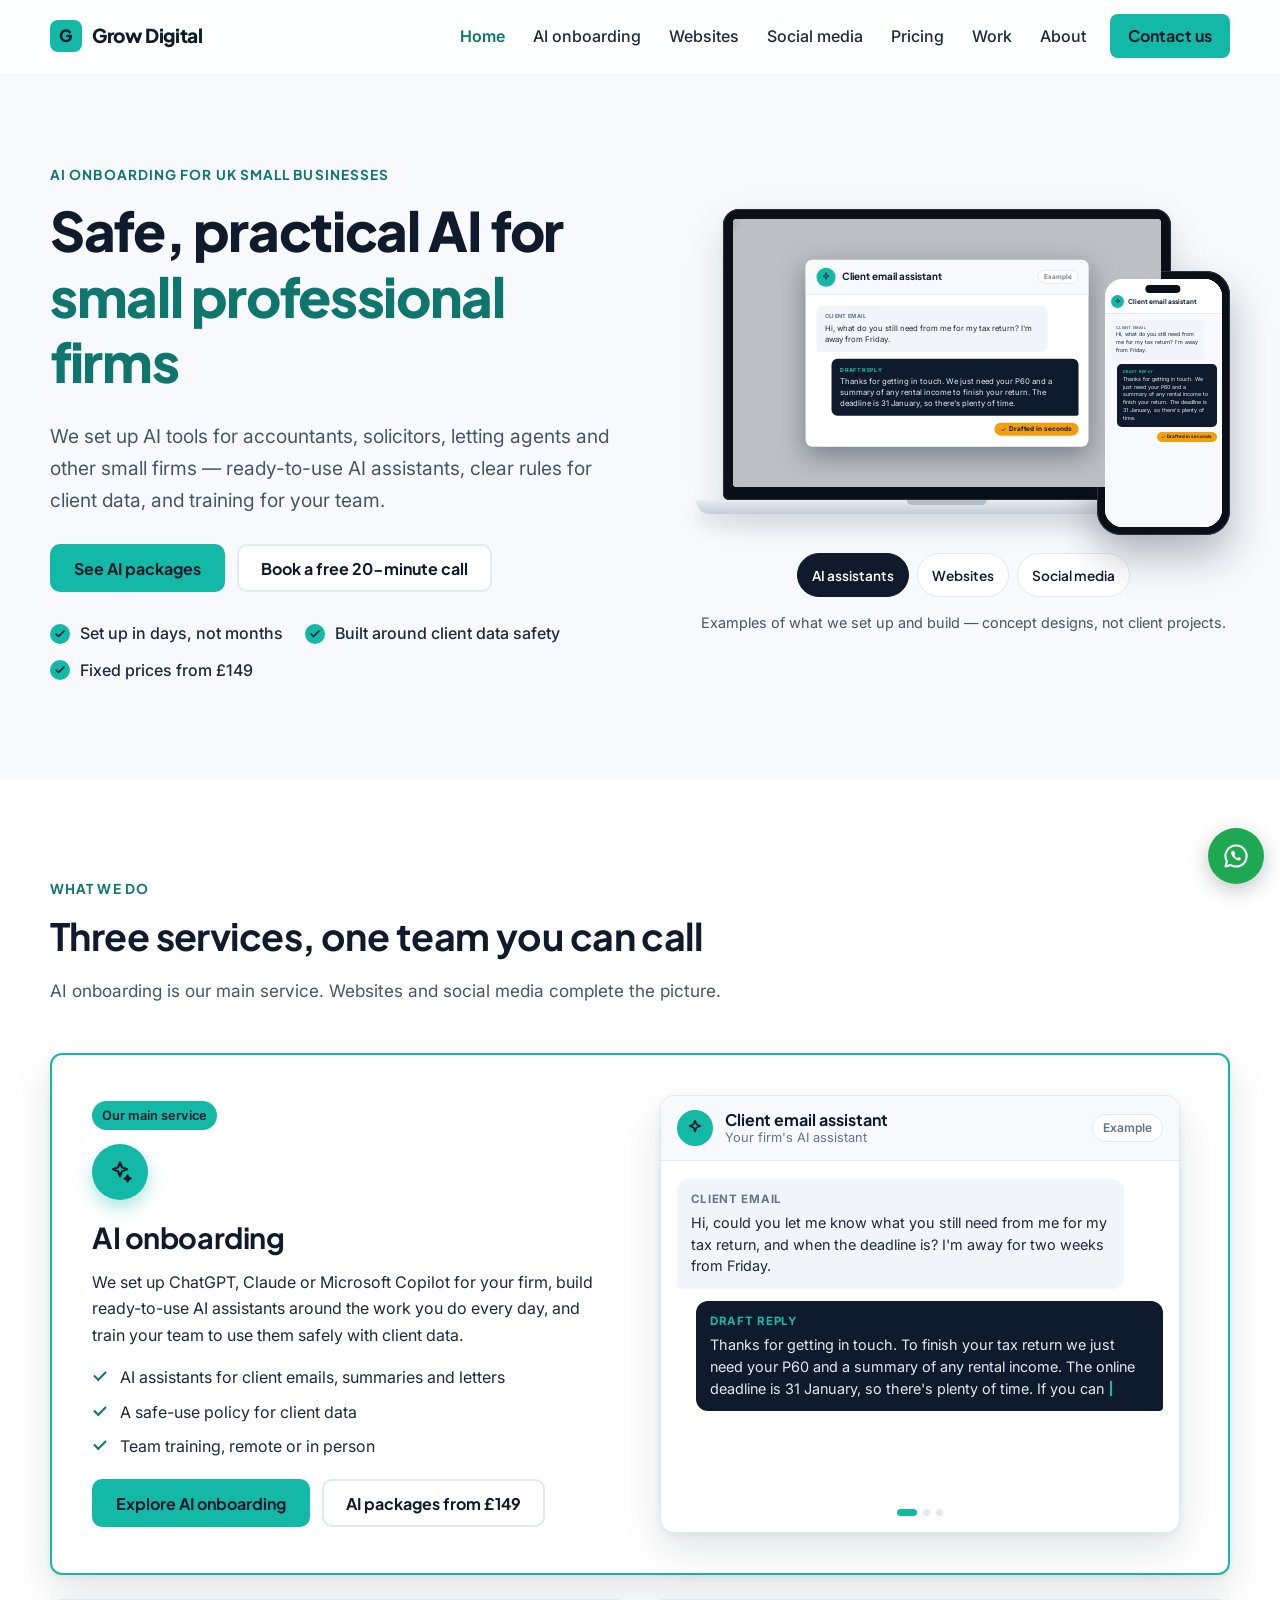
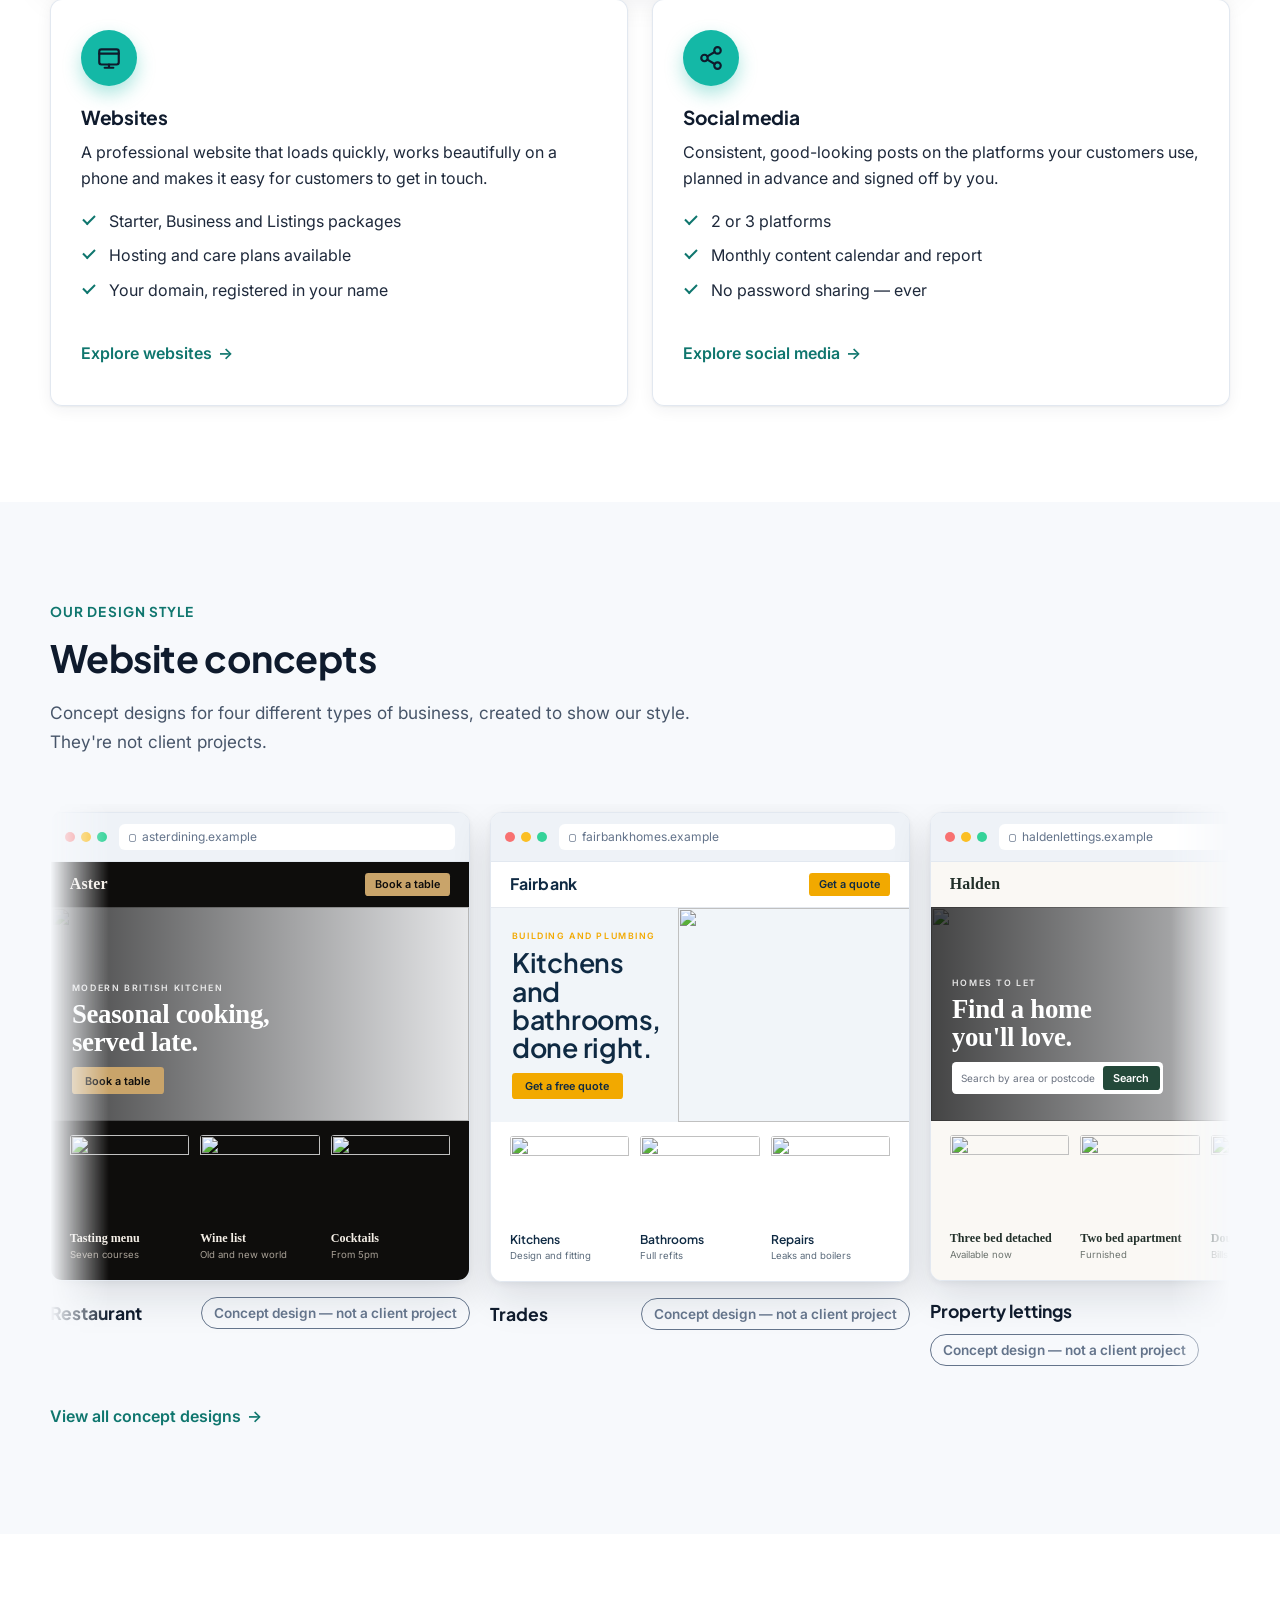
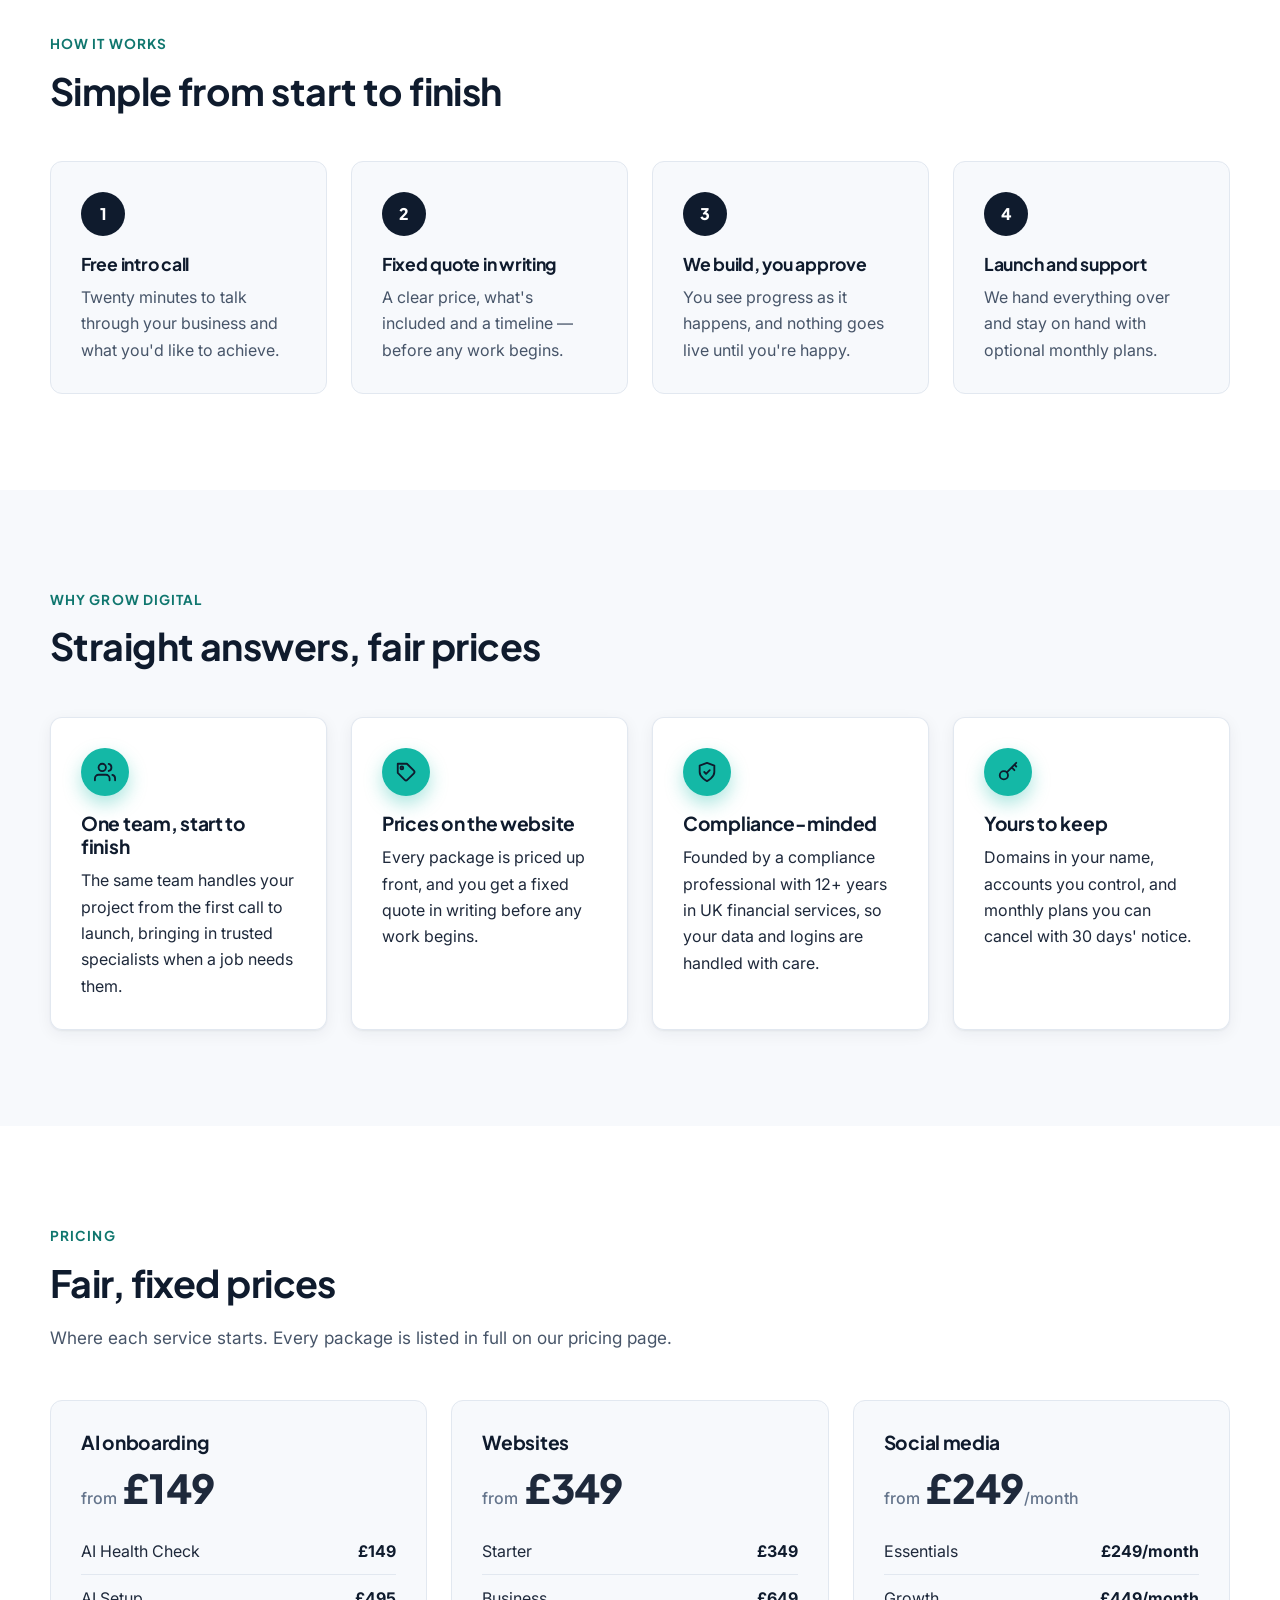
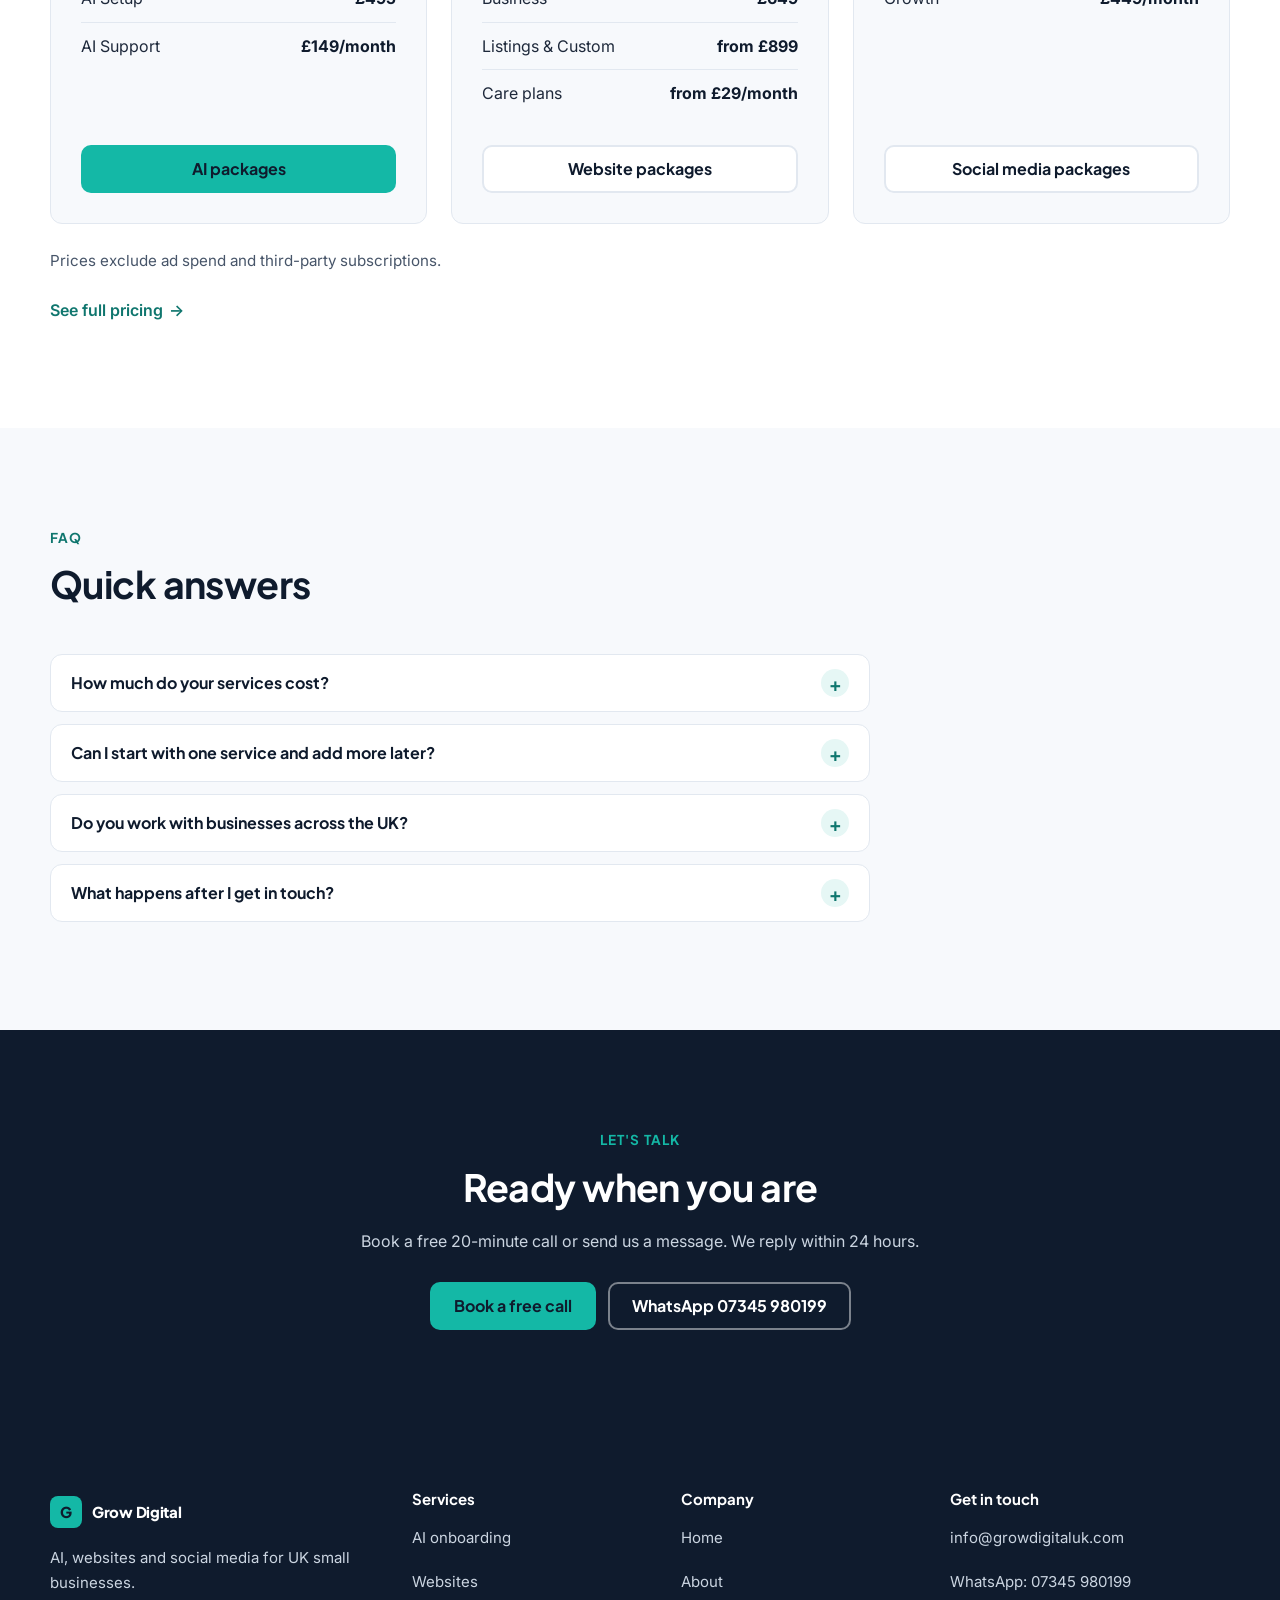
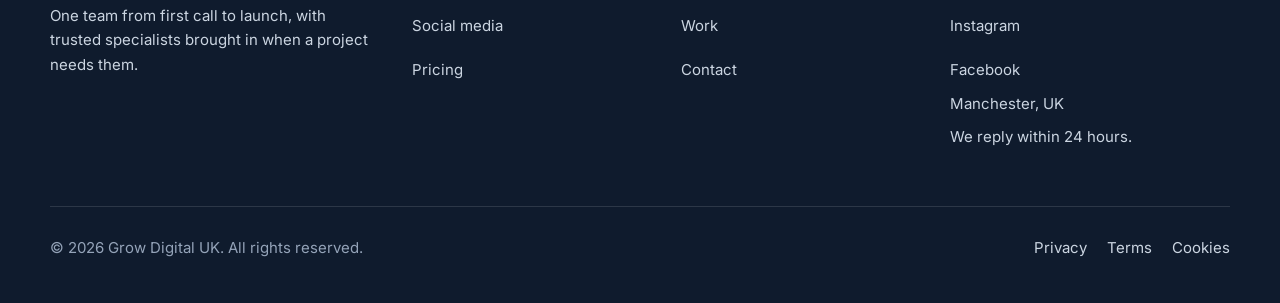
==== commit aeae32cf: "Add files via upload" ====
--- a/index.html
+++ b/index.html
@@ -3,16 +3,16 @@
 <head>
   <meta charset="utf-8">
   <meta name="viewport" content="width=device-width, initial-scale=1, viewport-fit=cover">
-  <title>Small Business Websites, AI and Social Media | Grow Digital UK</title>
-  <meta name="description" content="Websites, AI onboarding and social media management for small businesses across the UK. Fixed, published prices. Book a free 20-minute intro call.">
+  <title>AI for UK Small Businesses and Professional Firms | Grow Digital UK</title>
+  <meta name="description" content="Safe, practical AI onboarding for UK small businesses and professional firms: ready-to-use AI assistants, clear rules for client data and team training. Websites and social media too.">
   <link rel="canonical" href="https://growdigitaluk.com/">
   <meta name="theme-color" content="#0F1B2D">
 
   <meta property="og:type" content="website">
   <meta property="og:site_name" content="Grow Digital UK">
   <meta property="og:locale" content="en_GB">
-  <meta property="og:title" content="Small Business Websites, AI and Social Media | Grow Digital UK">
-  <meta property="og:description" content="Websites, AI and social media for small businesses — done properly, priced fairly.">
+  <meta property="og:title" content="AI for UK Small Businesses and Professional Firms | Grow Digital UK">
+  <meta property="og:description" content="Safe, practical AI for small professional firms: AI assistants, client-data rules and team training, at fixed prices from £149.">
   <meta property="og:url" content="https://growdigitaluk.com/">
   <meta property="og:image" content="https://growdigitaluk.com/og-image.png">
   <meta name="twitter:card" content="summary_large_image">
@@ -23,8 +23,8 @@
   <link rel="preconnect" href="https://fonts.gstatic.com" crossorigin>
   <link rel="preconnect" href="https://images.unsplash.com">
   <link rel="stylesheet" href="https://fonts.googleapis.com/css2?family=Inter:wght@400;500;600&family=Plus+Jakarta+Sans:wght@600;700;800&display=swap">
-  <link rel="stylesheet" href="styles.css?v=5">
-  <script src="main.js?v=5"></script>
+  <link rel="stylesheet" href="styles.css?v=9">
+  <script src="main.js?v=9"></script>
 
   <script type="application/ld+json">
   {
@@ -36,7 +36,7 @@
     "url": "https://growdigitaluk.com/",
     "logo": "https://growdigitaluk.com/favicon.svg",
     "image": "https://growdigitaluk.com/og-image.png",
-    "description": "Websites, AI onboarding and social media management for small businesses across the UK.",
+    "description": "AI onboarding, websites and social media management for UK small businesses and professional firms.",
     "email": "info@growdigitaluk.com",
     "telephone": "+447345980199",
     "priceRange": "£149 to £899+",
@@ -58,18 +58,18 @@
           "@type": "Offer",
           "itemOffered": {
             "@type": "Service",
-            "name": "Website design",
-            "description": "Mobile-friendly websites for small businesses, from 5-page sites to listings and custom builds, plus monthly care plans.",
-            "url": "https://growdigitaluk.com/websites.html"
+            "name": "AI onboarding and training",
+            "description": "Setting up ready-to-use AI assistants in ChatGPT, Claude or Microsoft Copilot, with safe-use rules for client data and team training.",
+            "url": "https://growdigitaluk.com/ai-onboarding.html"
           }
         },
         {
           "@type": "Offer",
           "itemOffered": {
             "@type": "Service",
-            "name": "AI onboarding and training",
-            "description": "Setting up and training small businesses to use AI tools such as ChatGPT, Claude and Microsoft Copilot safely.",
-            "url": "https://growdigitaluk.com/ai-onboarding.html"
+            "name": "Website design",
+            "description": "Mobile-friendly websites for small businesses, from 5-page sites to listings and custom builds, plus monthly care plans.",
+            "url": "https://growdigitaluk.com/websites.html"
           }
         },
         {
@@ -98,8 +98,8 @@
       <nav class="site-nav" id="site-nav" aria-label="Main">
         <ul>
           <li><a href="index.html" aria-current="page">Home</a></li>
+          <li><a href="ai-onboarding.html">AI onboarding</a></li>
           <li><a href="websites.html">Websites</a></li>
-          <li><a href="ai-onboarding.html">AI onboarding</a></li>
           <li><a href="social-media.html">Social media</a></li>
           <li><a href="pricing.html">Pricing</a></li>
           <li><a href="work.html">Work</a></li>
@@ -116,18 +116,18 @@
     <section class="hero" aria-labelledby="hero-title">
       <div class="container hero-grid">
         <div>
-          <p class="eyebrow">Websites · AI onboarding · Social media</p>
-          <h1 id="hero-title">Websites, AI and social media for small businesses <span class="accent">— done properly, priced fairly.</span></h1>
-          <p class="lead">We help UK small businesses look good online, work smarter with AI and stay consistent on social media — with fixed prices you can see before you commit.</p>
+          <p class="eyebrow">AI onboarding for UK small businesses</p>
+          <h1 id="hero-title">Safe, practical AI for <span class="accent">small professional firms</span></h1>
+          <p class="lead">We set up AI tools for accountants, solicitors, letting agents and other small firms — ready-to-use AI assistants, clear rules for client data, and training for your team.</p>
           <div class="btn-row">
-            <a class="btn btn-primary" href="contact.html">Book a free 20-minute call</a>
-            <a class="btn btn-secondary" href="pricing.html">See our prices</a>
-          </div>
-
-          <ul class="service-picker" aria-label="Our services">
-            <li><a href="websites.html"><span class="sp-name">Websites</span><span class="sp-price">from £349</span></a></li>
-            <li><a href="ai-onboarding.html"><span class="sp-name">AI onboarding</span><span class="sp-price">from £149</span></a></li>
-            <li><a href="social-media.html"><span class="sp-name">Social media</span><span class="sp-price">from £249/month</span></a></li>
+            <a class="btn btn-primary" href="ai-onboarding.html#packages">See AI packages</a>
+            <a class="btn btn-secondary" href="contact.html">Book a free 20-minute call</a>
+          </div>
+
+          <ul class="hero-points">
+            <li>Set up in days, not months</li>
+            <li>Built around client data safety</li>
+            <li>Fixed prices from £149</li>
           </ul>
         </div>
 
@@ -137,75 +137,100 @@
               <div class="laptop-screen">
                 <div class="laptop-display">
                   <div class="slides">
-                    <div class="slide is-active">
-                      <div class="sm sm-restaurant sm-overlay">
-                        <div class="sm-nav"><span class="sm-logo">Aster</span><span class="sm-links"><span>Menus</span><span>Private dining</span><span>Visit</span></span><span class="sm-cta">Book a table</span></div>
-                        <div class="sm-hero"><img src="https://images.unsplash.com/photo-1552960226-639240203497?w=900&amp;q=75&amp;auto=format&amp;fit=crop" width="900" height="460" loading="lazy" decoding="async" alt=""><span class="sm-hero-text"><span class="sm-kicker">Modern British kitchen</span><span class="sm-title">Seasonal cooking,<br>served late.</span><span class="sm-btn">Book a table</span></span></div>
-                        <div class="sm-cards"><span class="sm-card"><img src="https://images.unsplash.com/photo-1663530761401-15eefb544889?w=320&amp;q=75&amp;auto=format&amp;fit=crop" width="320" height="240" loading="lazy" decoding="async" alt=""><span class="sm-card-title">Tasting menu</span><span class="sm-card-sub">Seven courses</span></span><span class="sm-card"><img src="https://images.unsplash.com/photo-1750943036999-81e666b2296c?w=320&amp;q=75&amp;auto=format&amp;fit=crop" width="320" height="240" loading="lazy" decoding="async" alt=""><span class="sm-card-title">Wine list</span><span class="sm-card-sub">Old and new world</span></span><span class="sm-card"><img src="https://images.unsplash.com/photo-1776018396028-d40694777383?w=320&amp;q=75&amp;auto=format&amp;fit=crop" width="320" height="240" loading="lazy" decoding="async" alt=""><span class="sm-card-title">Cocktails</span><span class="sm-card-sub">From 5pm</span></span></div>
+                    <div class="slide is-active" data-slide-name="ai">
+                      <div class="hs hs-ai"><img class="hs-bg" src="https://images.unsplash.com/photo-1625645207115-3818c67e5830?w=1600&amp;q=80&amp;auto=format&amp;fit=crop" srcset="https://images.unsplash.com/photo-1625645207115-3818c67e5830?w=1600&amp;q=80&amp;auto=format&amp;fit=crop 1x, https://images.unsplash.com/photo-1625645207115-3818c67e5830?w=3200&amp;q=80&amp;auto=format&amp;fit=crop 2x" width="1600" height="1000" decoding="async" alt=""><div class="hs-window"><div class="hs-bar"><span class="hs-icon"><svg viewBox="0 0 24 24" fill="none" stroke="currentColor" stroke-width="2" stroke-linecap="round" stroke-linejoin="round"><path d="M12 3l1.8 4.7 4.7 1.8-4.7 1.8L12 16l-1.8-4.7L5.5 9.5l4.7-1.8z"/></svg></span><span class="hs-title">Client email assistant</span><span class="hs-chip">Example</span></div><div class="hs-body"><div class="hs-msg hs-in"><span class="hs-label">Client email</span><span class="hs-text">Hi, what do you still need from me for my tax return? I'm away from Friday.</span></div><div class="hs-msg hs-out"><span class="hs-label">Draft reply</span><span class="hs-text" data-type>Thanks for getting in touch. We just need your P60 and a summary of any rental income to finish your return. The deadline is 31 January, so there's plenty of time.</span></div><span class="hs-tag"><svg viewBox="0 0 24 24" fill="none" stroke="currentColor" stroke-width="3" stroke-linecap="round" stroke-linejoin="round"><path d="M20 6L9 17l-5-5"/></svg>Drafted in seconds</span></div></div></div>
+                    </div>
+                    <div class="slide" data-slide-name="web">
+                      <div class="concept-cycle">
+                        <div class="cc is-current">
+                          <div class="sm sm-restaurant sm-overlay">
+                            <div class="sm-nav"><span class="sm-logo">Aster</span><span class="sm-links"><span>Menus</span><span>Private dining</span><span>Visit</span></span><span class="sm-cta">Book a table</span></div>
+                            <div class="sm-hero"><img src="https://images.unsplash.com/photo-1552960226-639240203497?w=900&amp;q=75&amp;auto=format&amp;fit=crop" width="900" height="460" loading="lazy" decoding="async" alt=""><span class="sm-hero-text"><span class="sm-kicker">Modern British kitchen</span><span class="sm-title">Seasonal cooking,<br>served late.</span><span class="sm-btn">Book a table</span></span></div>
+                            <div class="sm-cards"><span class="sm-card"><img src="https://images.unsplash.com/photo-1663530761401-15eefb544889?w=320&amp;q=75&amp;auto=format&amp;fit=crop" width="320" height="240" loading="lazy" decoding="async" alt=""><span class="sm-card-title">Tasting menu</span><span class="sm-card-sub">Seven courses</span></span><span class="sm-card"><img src="https://images.unsplash.com/photo-1750943036999-81e666b2296c?w=320&amp;q=75&amp;auto=format&amp;fit=crop" width="320" height="240" loading="lazy" decoding="async" alt=""><span class="sm-card-title">Wine list</span><span class="sm-card-sub">Old and new world</span></span><span class="sm-card"><img src="https://images.unsplash.com/photo-1776018396028-d40694777383?w=320&amp;q=75&amp;auto=format&amp;fit=crop" width="320" height="240" loading="lazy" decoding="async" alt=""><span class="sm-card-title">Cocktails</span><span class="sm-card-sub">From 5pm</span></span></div>
+                          </div>
+                        </div>
+                        <div class="cc">
+                          <div class="sm sm-trades sm-split">
+                            <div class="sm-nav"><span class="sm-logo">Fairbank</span><span class="sm-links"><span>Services</span><span>Areas</span><span>Our work</span></span><span class="sm-cta">Get a quote</span></div>
+                            <div class="sm-hero"><img src="https://images.unsplash.com/photo-1565183928294-7063f23ce0f8?w=900&amp;q=75&amp;auto=format&amp;fit=crop" width="900" height="460" loading="lazy" decoding="async" alt=""><span class="sm-hero-text"><span class="sm-kicker">Building and plumbing</span><span class="sm-title">Kitchens and bathrooms, done right.</span><span class="sm-btn">Get a free quote</span><span class="sm-tags"><span>Kitchens</span><span>Bathrooms</span><span>Heating</span></span></span></div>
+                            <div class="sm-cards"><span class="sm-card"><img src="https://images.unsplash.com/photo-1600684388091-627109f3cd60?w=320&amp;q=75&amp;auto=format&amp;fit=crop" width="320" height="240" loading="lazy" decoding="async" alt=""><span class="sm-card-title">Kitchens</span><span class="sm-card-sub">Design and fitting</span></span><span class="sm-card"><img src="https://images.unsplash.com/photo-1584622650111-993a426fbf0a?w=320&amp;q=75&amp;auto=format&amp;fit=crop" width="320" height="240" loading="lazy" decoding="async" alt=""><span class="sm-card-title">Bathrooms</span><span class="sm-card-sub">Full refits</span></span><span class="sm-card"><img src="https://images.unsplash.com/photo-1503789146722-cf137a3c0fea?w=320&amp;q=75&amp;auto=format&amp;fit=crop" width="320" height="240" loading="lazy" decoding="async" alt=""><span class="sm-card-title">Repairs</span><span class="sm-card-sub">Leaks and boilers</span></span></div>
+                          </div>
+                        </div>
+                        <div class="cc">
+                          <div class="sm sm-property sm-overlay">
+                            <div class="sm-nav"><span class="sm-logo">Halden</span><span class="sm-links"><span>To let</span><span>Landlords</span><span>About</span></span><span class="sm-cta">Book a viewing</span></div>
+                            <div class="sm-hero"><img src="https://images.unsplash.com/photo-1732721176814-c0bc82db3971?w=900&amp;q=75&amp;auto=format&amp;fit=crop" width="900" height="460" loading="lazy" decoding="async" alt=""><span class="sm-hero-text"><span class="sm-kicker">Homes to let</span><span class="sm-title">Find a home<br>you'll love.</span><span class="sm-search">Search by area or postcode <span class="sm-btn">Search</span></span></span></div>
+                            <div class="sm-cards"><span class="sm-card"><img src="https://images.unsplash.com/photo-1710883727446-0bf5692fd709?w=320&amp;q=75&amp;auto=format&amp;fit=crop" width="320" height="240" loading="lazy" decoding="async" alt=""><span class="sm-card-title">Three bed detached</span><span class="sm-card-sub">Available now</span></span><span class="sm-card"><img src="https://images.unsplash.com/photo-1560448204-e02f11c3d0e2?w=320&amp;q=75&amp;auto=format&amp;fit=crop" width="320" height="240" loading="lazy" decoding="async" alt=""><span class="sm-card-title">Two bed apartment</span><span class="sm-card-sub">Furnished</span></span><span class="sm-card"><img src="https://images.unsplash.com/photo-1616486029423-aaa4789e8c9a?w=320&amp;q=75&amp;auto=format&amp;fit=crop" width="320" height="240" loading="lazy" decoding="async" alt=""><span class="sm-card-title">Double room</span><span class="sm-card-sub">Bills included</span></span></div>
+                          </div>
+                        </div>
+                        <div class="cc">
+                          <div class="sm sm-salon sm-split">
+                            <div class="sm-nav"><span class="sm-logo">Linden Studio</span><span class="sm-links"><span>Treatments</span><span>Prices</span><span>Gallery</span></span><span class="sm-cta">Book now</span></div>
+                            <div class="sm-hero"><img src="https://images.unsplash.com/photo-1695527081827-fdbc4e77be9b?w=900&amp;q=75&amp;auto=format&amp;fit=crop" width="900" height="460" loading="lazy" decoding="async" alt=""><span class="sm-hero-text"><span class="sm-kicker">Hair · Nails · Skin</span><span class="sm-title">Calm, modern beauty.</span><span class="sm-btn">Book online</span></span></div>
+                            <div class="sm-cards"><span class="sm-card"><img src="https://images.unsplash.com/photo-1626383120723-2a941488860d?w=320&amp;q=75&amp;auto=format&amp;fit=crop" width="320" height="240" loading="lazy" decoding="async" alt=""><span class="sm-card-title">Hair</span><span class="sm-card-sub">Cuts and colour</span></span><span class="sm-card"><img src="https://images.unsplash.com/photo-1602585578130-c9076e09330d?w=320&amp;q=75&amp;auto=format&amp;fit=crop" width="320" height="240" loading="lazy" decoding="async" alt=""><span class="sm-card-title">Nails</span><span class="sm-card-sub">Gel and classic</span></span><span class="sm-card"><img src="https://images.unsplash.com/photo-1540555700478-4be289fbecef?w=320&amp;q=75&amp;auto=format&amp;fit=crop" width="320" height="240" loading="lazy" decoding="async" alt=""><span class="sm-card-title">Skin</span><span class="sm-card-sub">Facials</span></span></div>
+                          </div>
+                        </div>
                       </div>
                     </div>
-                    <div class="slide">
-                      <div class="sm sm-trades sm-split">
-                        <div class="sm-nav"><span class="sm-logo">Fairbank</span><span class="sm-links"><span>Services</span><span>Areas</span><span>Our work</span></span><span class="sm-cta">Get a quote</span></div>
-                        <div class="sm-hero"><img src="https://images.unsplash.com/photo-1565183928294-7063f23ce0f8?w=900&amp;q=75&amp;auto=format&amp;fit=crop" width="900" height="460" loading="lazy" decoding="async" alt=""><span class="sm-hero-text"><span class="sm-kicker">Building and plumbing</span><span class="sm-title">Kitchens and bathrooms, done right.</span><span class="sm-btn">Get a free quote</span><span class="sm-tags"><span>Kitchens</span><span>Bathrooms</span><span>Heating</span></span></span></div>
-                        <div class="sm-cards"><span class="sm-card"><img src="https://images.unsplash.com/photo-1600684388091-627109f3cd60?w=320&amp;q=75&amp;auto=format&amp;fit=crop" width="320" height="240" loading="lazy" decoding="async" alt=""><span class="sm-card-title">Kitchens</span><span class="sm-card-sub">Design and fitting</span></span><span class="sm-card"><img src="https://images.unsplash.com/photo-1584622650111-993a426fbf0a?w=320&amp;q=75&amp;auto=format&amp;fit=crop" width="320" height="240" loading="lazy" decoding="async" alt=""><span class="sm-card-title">Bathrooms</span><span class="sm-card-sub">Full refits</span></span><span class="sm-card"><img src="https://images.unsplash.com/photo-1503789146722-cf137a3c0fea?w=320&amp;q=75&amp;auto=format&amp;fit=crop" width="320" height="240" loading="lazy" decoding="async" alt=""><span class="sm-card-title">Repairs</span><span class="sm-card-sub">Leaks and boilers</span></span></div>
+                    <div class="slide" data-slide-name="social">
+                      <div class="hs hs-cal"><div class="cal-head"><span class="cal-brand"><span class="cal-avatar">H</span><span>Hearth Bakery<small>Content calendar</small></span></span><span class="cal-month">November 2026</span></div><div class="cal-grid"><span class="cal-wd">Mon</span><span class="cal-wd">Tue</span><span class="cal-wd">Wed</span><span class="cal-wd">Thu</span><span class="cal-wd">Fri</span><span class="cal-wd">Sat</span><span class="cal-wd">Sun</span><div class="cal-day other"><span>26</span></div><div class="cal-day other"><span>27</span></div><div class="cal-day other"><span>28</span></div><div class="cal-day other"><span>29</span></div><div class="cal-day other"><span>30</span></div><div class="cal-day other"><span>31</span></div><div class="cal-day"><span>1</span></div><div class="cal-day"><span>2</span></div><div class="cal-day"><span>3</span><img src="https://images.unsplash.com/photo-1767065888377-e5ffb4e39645?w=400&amp;q=80&amp;auto=format&amp;fit=crop" srcset="https://images.unsplash.com/photo-1767065888377-e5ffb4e39645?w=400&amp;q=80&amp;auto=format&amp;fit=crop 1x, https://images.unsplash.com/photo-1767065888377-e5ffb4e39645?w=800&amp;q=80&amp;auto=format&amp;fit=crop 2x" width="400" height="300" fetchpriority="low" decoding="async" alt=""><span class="cal-tag">Scheduled</span></div><div class="cal-day"><span>4</span></div><div class="cal-day"><span>5</span><img src="https://images.unsplash.com/photo-1763297014734-e2ac58a6f3c0?w=400&amp;q=80&amp;auto=format&amp;fit=crop" srcset="https://images.unsplash.com/photo-1763297014734-e2ac58a6f3c0?w=400&amp;q=80&amp;auto=format&amp;fit=crop 1x, https://images.unsplash.com/photo-1763297014734-e2ac58a6f3c0?w=800&amp;q=80&amp;auto=format&amp;fit=crop 2x" width="400" height="300" fetchpriority="low" decoding="async" alt=""><span class="cal-tag">Scheduled</span></div><div class="cal-day"><span>6</span></div><div class="cal-day"><span>7</span><img src="https://images.unsplash.com/photo-1555507036-ab1f4038808a?w=400&amp;q=80&amp;auto=format&amp;fit=crop" srcset="https://images.unsplash.com/photo-1555507036-ab1f4038808a?w=400&amp;q=80&amp;auto=format&amp;fit=crop 1x, https://images.unsplash.com/photo-1555507036-ab1f4038808a?w=800&amp;q=80&amp;auto=format&amp;fit=crop 2x" width="400" height="300" fetchpriority="low" decoding="async" alt=""><span class="cal-tag">Scheduled</span></div><div class="cal-day"><span>8</span></div><div class="cal-day"><span>9</span></div><div class="cal-day"><span>10</span><img src="https://images.unsplash.com/photo-1483695028939-5bb13f8648b0?w=400&amp;q=80&amp;auto=format&amp;fit=crop" srcset="https://images.unsplash.com/photo-1483695028939-5bb13f8648b0?w=400&amp;q=80&amp;auto=format&amp;fit=crop 1x, https://images.unsplash.com/photo-1483695028939-5bb13f8648b0?w=800&amp;q=80&amp;auto=format&amp;fit=crop 2x" width="400" height="300" fetchpriority="low" decoding="async" alt=""><span class="cal-tag">Scheduled</span></div><div class="cal-day"><span>11</span></div><div class="cal-day"><span>12</span><img src="https://images.unsplash.com/photo-1597528662465-55ece5734101?w=400&amp;q=80&amp;auto=format&amp;fit=crop" srcset="https://images.unsplash.com/photo-1597528662465-55ece5734101?w=400&amp;q=80&amp;auto=format&amp;fit=crop 1x, https://images.unsplash.com/photo-1597528662465-55ece5734101?w=800&amp;q=80&amp;auto=format&amp;fit=crop 2x" width="400" height="300" fetchpriority="low" decoding="async" alt=""><span class="cal-tag">Scheduled</span></div><div class="cal-day"><span>13</span></div><div class="cal-day"><span>14</span><img src="https://images.unsplash.com/photo-1529892485617-25f63cd7b1e9?w=400&amp;q=80&amp;auto=format&amp;fit=crop" srcset="https://images.unsplash.com/photo-1529892485617-25f63cd7b1e9?w=400&amp;q=80&amp;auto=format&amp;fit=crop 1x, https://images.unsplash.com/photo-1529892485617-25f63cd7b1e9?w=800&amp;q=80&amp;auto=format&amp;fit=crop 2x" width="400" height="300" fetchpriority="low" decoding="async" alt=""><span class="cal-tag">Scheduled</span></div><div class="cal-day"><span>15</span></div><div class="cal-day"><span>16</span></div><div class="cal-day"><span>17</span><img src="https://images.unsplash.com/photo-1512568400610-62da28bc8a13?w=400&amp;q=80&amp;auto=format&amp;fit=crop" srcset="https://images.unsplash.com/photo-1512568400610-62da28bc8a13?w=400&amp;q=80&amp;auto=format&amp;fit=crop 1x, https://images.unsplash.com/photo-1512568400610-62da28bc8a13?w=800&amp;q=80&amp;auto=format&amp;fit=crop 2x" width="400" height="300" fetchpriority="low" decoding="async" alt=""><span class="cal-tag">Scheduled</span></div><div class="cal-day"><span>18</span></div><div class="cal-day"><span>19</span><img src="https://images.unsplash.com/photo-1549413468-cd78edb7e75c?w=400&amp;q=80&amp;auto=format&amp;fit=crop" srcset="https://images.unsplash.com/photo-1549413468-cd78edb7e75c?w=400&amp;q=80&amp;auto=format&amp;fit=crop 1x, https://images.unsplash.com/photo-1549413468-cd78edb7e75c?w=800&amp;q=80&amp;auto=format&amp;fit=crop 2x" width="400" height="300" fetchpriority="low" decoding="async" alt=""><span class="cal-tag">Scheduled</span></div><div class="cal-day"><span>20</span></div><div class="cal-day"><span>21</span><img src="https://images.unsplash.com/photo-1767065888377-e5ffb4e39645?w=400&amp;q=80&amp;auto=format&amp;fit=crop" srcset="https://images.unsplash.com/photo-1767065888377-e5ffb4e39645?w=400&amp;q=80&amp;auto=format&amp;fit=crop 1x, https://images.unsplash.com/photo-1767065888377-e5ffb4e39645?w=800&amp;q=80&amp;auto=format&amp;fit=crop 2x" width="400" height="300" fetchpriority="low" decoding="async" alt=""><span class="cal-tag">Scheduled</span></div><div class="cal-day"><span>22</span></div><div class="cal-day"><span>23</span></div><div class="cal-day"><span>24</span><img src="https://images.unsplash.com/photo-1555507036-ab1f4038808a?w=400&amp;q=80&amp;auto=format&amp;fit=crop" srcset="https://images.unsplash.com/photo-1555507036-ab1f4038808a?w=400&amp;q=80&amp;auto=format&amp;fit=crop 1x, https://images.unsplash.com/photo-1555507036-ab1f4038808a?w=800&amp;q=80&amp;auto=format&amp;fit=crop 2x" width="400" height="300" fetchpriority="low" decoding="async" alt=""><span class="cal-tag">Scheduled</span></div><div class="cal-day"><span>25</span></div><div class="cal-day"><span>26</span><img src="https://images.unsplash.com/photo-1597528662465-55ece5734101?w=400&amp;q=80&amp;auto=format&amp;fit=crop" srcset="https://images.unsplash.com/photo-1597528662465-55ece5734101?w=400&amp;q=80&amp;auto=format&amp;fit=crop 1x, https://images.unsplash.com/photo-1597528662465-55ece5734101?w=800&amp;q=80&amp;auto=format&amp;fit=crop 2x" width="400" height="300" fetchpriority="low" decoding="async" alt=""><span class="cal-tag">Scheduled</span></div><div class="cal-day"><span>27</span></div><div class="cal-day"><span>28</span></div><div class="cal-day"><span>29</span></div></div></div>
+                    </div>
+                  </div>
+                </div>
+              </div>
+              <div class="laptop-base"></div>
+            </div>
+            <div class="phone">
+              <div class="phone-display">
+                <div class="slides">
+                  <div class="slide is-active" data-slide-name="ai">
+                    <div class="hs hs-ai hs-phone"><div class="hs-window"><div class="hs-bar"><span class="hs-icon"><svg viewBox="0 0 24 24" fill="none" stroke="currentColor" stroke-width="2" stroke-linecap="round" stroke-linejoin="round"><path d="M12 3l1.8 4.7 4.7 1.8-4.7 1.8L12 16l-1.8-4.7L5.5 9.5l4.7-1.8z"/></svg></span><span class="hs-title">Client email assistant</span><span class="hs-chip">Example</span></div><div class="hs-body"><div class="hs-msg hs-in"><span class="hs-label">Client email</span><span class="hs-text">Hi, what do you still need from me for my tax return? I'm away from Friday.</span></div><div class="hs-msg hs-out"><span class="hs-label">Draft reply</span><span class="hs-text" data-type>Thanks for getting in touch. We just need your P60 and a summary of any rental income to finish your return. The deadline is 31 January, so there's plenty of time.</span></div><span class="hs-tag"><svg viewBox="0 0 24 24" fill="none" stroke="currentColor" stroke-width="3" stroke-linecap="round" stroke-linejoin="round"><path d="M20 6L9 17l-5-5"/></svg>Drafted in seconds</span></div></div></div>
+                  </div>
+                  <div class="slide" data-slide-name="web">
+                    <div class="concept-cycle">
+                      <div class="cc is-current">
+                        <div class="sm sm-restaurant sm-overlay">
+                          <div class="sm-nav"><span class="sm-logo">Aster</span><span class="sm-links"><span>Menus</span><span>Private dining</span><span>Visit</span></span><span class="sm-cta">Book a table</span></div>
+                          <div class="sm-hero"><img src="https://images.unsplash.com/photo-1552960226-639240203497?w=900&amp;q=75&amp;auto=format&amp;fit=crop" width="900" height="460" loading="lazy" decoding="async" alt=""><span class="sm-hero-text"><span class="sm-kicker">Modern British kitchen</span><span class="sm-title">Seasonal cooking,<br>served late.</span><span class="sm-btn">Book a table</span></span></div>
+                          <div class="sm-cards"><span class="sm-card"><img src="https://images.unsplash.com/photo-1663530761401-15eefb544889?w=320&amp;q=75&amp;auto=format&amp;fit=crop" width="320" height="240" loading="lazy" decoding="async" alt=""><span class="sm-card-title">Tasting menu</span><span class="sm-card-sub">Seven courses</span></span><span class="sm-card"><img src="https://images.unsplash.com/photo-1750943036999-81e666b2296c?w=320&amp;q=75&amp;auto=format&amp;fit=crop" width="320" height="240" loading="lazy" decoding="async" alt=""><span class="sm-card-title">Wine list</span><span class="sm-card-sub">Old and new world</span></span><span class="sm-card"><img src="https://images.unsplash.com/photo-1776018396028-d40694777383?w=320&amp;q=75&amp;auto=format&amp;fit=crop" width="320" height="240" loading="lazy" decoding="async" alt=""><span class="sm-card-title">Cocktails</span><span class="sm-card-sub">From 5pm</span></span></div>
+                        </div>
                       </div>
-                    </div>
-                    <div class="slide">
-                      <div class="sm sm-property sm-overlay">
-                        <div class="sm-nav"><span class="sm-logo">Halden</span><span class="sm-links"><span>To let</span><span>Landlords</span><span>About</span></span><span class="sm-cta">Book a viewing</span></div>
-                        <div class="sm-hero"><img src="https://images.unsplash.com/photo-1732721176814-c0bc82db3971?w=900&amp;q=75&amp;auto=format&amp;fit=crop" width="900" height="460" loading="lazy" decoding="async" alt=""><span class="sm-hero-text"><span class="sm-kicker">Homes to let</span><span class="sm-title">Find a home<br>you'll love.</span><span class="sm-search">Search by area or postcode <span class="sm-btn">Search</span></span></span></div>
-                        <div class="sm-cards"><span class="sm-card"><img src="https://images.unsplash.com/photo-1710883727446-0bf5692fd709?w=320&amp;q=75&amp;auto=format&amp;fit=crop" width="320" height="240" loading="lazy" decoding="async" alt=""><span class="sm-card-title">Three bed detached</span><span class="sm-card-sub">Available now</span></span><span class="sm-card"><img src="https://images.unsplash.com/photo-1560448204-e02f11c3d0e2?w=320&amp;q=75&amp;auto=format&amp;fit=crop" width="320" height="240" loading="lazy" decoding="async" alt=""><span class="sm-card-title">Two bed apartment</span><span class="sm-card-sub">Furnished</span></span><span class="sm-card"><img src="https://images.unsplash.com/photo-1616486029423-aaa4789e8c9a?w=320&amp;q=75&amp;auto=format&amp;fit=crop" width="320" height="240" loading="lazy" decoding="async" alt=""><span class="sm-card-title">Double room</span><span class="sm-card-sub">Bills included</span></span></div>
+                      <div class="cc">
+                        <div class="sm sm-trades sm-split">
+                          <div class="sm-nav"><span class="sm-logo">Fairbank</span><span class="sm-links"><span>Services</span><span>Areas</span><span>Our work</span></span><span class="sm-cta">Get a quote</span></div>
+                          <div class="sm-hero"><img src="https://images.unsplash.com/photo-1565183928294-7063f23ce0f8?w=900&amp;q=75&amp;auto=format&amp;fit=crop" width="900" height="460" loading="lazy" decoding="async" alt=""><span class="sm-hero-text"><span class="sm-kicker">Building and plumbing</span><span class="sm-title">Kitchens and bathrooms, done right.</span><span class="sm-btn">Get a free quote</span><span class="sm-tags"><span>Kitchens</span><span>Bathrooms</span><span>Heating</span></span></span></div>
+                          <div class="sm-cards"><span class="sm-card"><img src="https://images.unsplash.com/photo-1600684388091-627109f3cd60?w=320&amp;q=75&amp;auto=format&amp;fit=crop" width="320" height="240" loading="lazy" decoding="async" alt=""><span class="sm-card-title">Kitchens</span><span class="sm-card-sub">Design and fitting</span></span><span class="sm-card"><img src="https://images.unsplash.com/photo-1584622650111-993a426fbf0a?w=320&amp;q=75&amp;auto=format&amp;fit=crop" width="320" height="240" loading="lazy" decoding="async" alt=""><span class="sm-card-title">Bathrooms</span><span class="sm-card-sub">Full refits</span></span><span class="sm-card"><img src="https://images.unsplash.com/photo-1503789146722-cf137a3c0fea?w=320&amp;q=75&amp;auto=format&amp;fit=crop" width="320" height="240" loading="lazy" decoding="async" alt=""><span class="sm-card-title">Repairs</span><span class="sm-card-sub">Leaks and boilers</span></span></div>
+                        </div>
                       </div>
-                    </div>
-                    <div class="slide">
-                      <div class="sm sm-salon sm-split">
-                        <div class="sm-nav"><span class="sm-logo">Linden Studio</span><span class="sm-links"><span>Treatments</span><span>Prices</span><span>Gallery</span></span><span class="sm-cta">Book now</span></div>
-                        <div class="sm-hero"><img src="https://images.unsplash.com/photo-1695527081827-fdbc4e77be9b?w=900&amp;q=75&amp;auto=format&amp;fit=crop" width="900" height="460" loading="lazy" decoding="async" alt=""><span class="sm-hero-text"><span class="sm-kicker">Hair · Nails · Skin</span><span class="sm-title">Calm, modern beauty.</span><span class="sm-btn">Book online</span></span></div>
-                        <div class="sm-cards"><span class="sm-card"><img src="https://images.unsplash.com/photo-1626383120723-2a941488860d?w=320&amp;q=75&amp;auto=format&amp;fit=crop" width="320" height="240" loading="lazy" decoding="async" alt=""><span class="sm-card-title">Hair</span><span class="sm-card-sub">Cuts and colour</span></span><span class="sm-card"><img src="https://images.unsplash.com/photo-1602585578130-c9076e09330d?w=320&amp;q=75&amp;auto=format&amp;fit=crop" width="320" height="240" loading="lazy" decoding="async" alt=""><span class="sm-card-title">Nails</span><span class="sm-card-sub">Gel and classic</span></span><span class="sm-card"><img src="https://images.unsplash.com/photo-1540555700478-4be289fbecef?w=320&amp;q=75&amp;auto=format&amp;fit=crop" width="320" height="240" loading="lazy" decoding="async" alt=""><span class="sm-card-title">Skin</span><span class="sm-card-sub">Facials</span></span></div>
+                      <div class="cc">
+                        <div class="sm sm-property sm-overlay">
+                          <div class="sm-nav"><span class="sm-logo">Halden</span><span class="sm-links"><span>To let</span><span>Landlords</span><span>About</span></span><span class="sm-cta">Book a viewing</span></div>
+                          <div class="sm-hero"><img src="https://images.unsplash.com/photo-1732721176814-c0bc82db3971?w=900&amp;q=75&amp;auto=format&amp;fit=crop" width="900" height="460" loading="lazy" decoding="async" alt=""><span class="sm-hero-text"><span class="sm-kicker">Homes to let</span><span class="sm-title">Find a home<br>you'll love.</span><span class="sm-search">Search by area or postcode <span class="sm-btn">Search</span></span></span></div>
+                          <div class="sm-cards"><span class="sm-card"><img src="https://images.unsplash.com/photo-1710883727446-0bf5692fd709?w=320&amp;q=75&amp;auto=format&amp;fit=crop" width="320" height="240" loading="lazy" decoding="async" alt=""><span class="sm-card-title">Three bed detached</span><span class="sm-card-sub">Available now</span></span><span class="sm-card"><img src="https://images.unsplash.com/photo-1560448204-e02f11c3d0e2?w=320&amp;q=75&amp;auto=format&amp;fit=crop" width="320" height="240" loading="lazy" decoding="async" alt=""><span class="sm-card-title">Two bed apartment</span><span class="sm-card-sub">Furnished</span></span><span class="sm-card"><img src="https://images.unsplash.com/photo-1616486029423-aaa4789e8c9a?w=320&amp;q=75&amp;auto=format&amp;fit=crop" width="320" height="240" loading="lazy" decoding="async" alt=""><span class="sm-card-title">Double room</span><span class="sm-card-sub">Bills included</span></span></div>
+                        </div>
+                      </div>
+                      <div class="cc">
+                        <div class="sm sm-salon sm-split">
+                          <div class="sm-nav"><span class="sm-logo">Linden Studio</span><span class="sm-links"><span>Treatments</span><span>Prices</span><span>Gallery</span></span><span class="sm-cta">Book now</span></div>
+                          <div class="sm-hero"><img src="https://images.unsplash.com/photo-1695527081827-fdbc4e77be9b?w=900&amp;q=75&amp;auto=format&amp;fit=crop" width="900" height="460" loading="lazy" decoding="async" alt=""><span class="sm-hero-text"><span class="sm-kicker">Hair · Nails · Skin</span><span class="sm-title">Calm, modern beauty.</span><span class="sm-btn">Book online</span></span></div>
+                          <div class="sm-cards"><span class="sm-card"><img src="https://images.unsplash.com/photo-1626383120723-2a941488860d?w=320&amp;q=75&amp;auto=format&amp;fit=crop" width="320" height="240" loading="lazy" decoding="async" alt=""><span class="sm-card-title">Hair</span><span class="sm-card-sub">Cuts and colour</span></span><span class="sm-card"><img src="https://images.unsplash.com/photo-1602585578130-c9076e09330d?w=320&amp;q=75&amp;auto=format&amp;fit=crop" width="320" height="240" loading="lazy" decoding="async" alt=""><span class="sm-card-title">Nails</span><span class="sm-card-sub">Gel and classic</span></span><span class="sm-card"><img src="https://images.unsplash.com/photo-1540555700478-4be289fbecef?w=320&amp;q=75&amp;auto=format&amp;fit=crop" width="320" height="240" loading="lazy" decoding="async" alt=""><span class="sm-card-title">Skin</span><span class="sm-card-sub">Facials</span></span></div>
+                        </div>
                       </div>
                     </div>
                   </div>
-                </div>
-              </div>
-              <div class="laptop-base"></div>
-            </div>
-            <div class="phone">
-              <div class="phone-display">
-                <div class="slides">
-                  <div class="slide is-active">
-                    <div class="sm sm-restaurant sm-overlay">
-                      <div class="sm-nav"><span class="sm-logo">Aster</span><span class="sm-links"><span>Menus</span><span>Private dining</span><span>Visit</span></span><span class="sm-cta">Book a table</span></div>
-                      <div class="sm-hero"><img src="https://images.unsplash.com/photo-1552960226-639240203497?w=900&amp;q=75&amp;auto=format&amp;fit=crop" width="900" height="460" loading="lazy" decoding="async" alt=""><span class="sm-hero-text"><span class="sm-kicker">Modern British kitchen</span><span class="sm-title">Seasonal cooking,<br>served late.</span><span class="sm-btn">Book a table</span></span></div>
-                      <div class="sm-cards"><span class="sm-card"><img src="https://images.unsplash.com/photo-1663530761401-15eefb544889?w=320&amp;q=75&amp;auto=format&amp;fit=crop" width="320" height="240" loading="lazy" decoding="async" alt=""><span class="sm-card-title">Tasting menu</span><span class="sm-card-sub">Seven courses</span></span><span class="sm-card"><img src="https://images.unsplash.com/photo-1750943036999-81e666b2296c?w=320&amp;q=75&amp;auto=format&amp;fit=crop" width="320" height="240" loading="lazy" decoding="async" alt=""><span class="sm-card-title">Wine list</span><span class="sm-card-sub">Old and new world</span></span><span class="sm-card"><img src="https://images.unsplash.com/photo-1776018396028-d40694777383?w=320&amp;q=75&amp;auto=format&amp;fit=crop" width="320" height="240" loading="lazy" decoding="async" alt=""><span class="sm-card-title">Cocktails</span><span class="sm-card-sub">From 5pm</span></span></div>
-                    </div>
+                  <div class="slide" data-slide-name="social">
+                    <div class="hs hs-feed"><div class="feed-bar"><span>hearthbakery</span><span class="feed-icons"><svg viewBox="0 0 24 24" fill="none" stroke="currentColor" stroke-width="2" stroke-linejoin="round"><path d="M12 21s-7.5-4.6-9.5-9.2C1 8.3 3.3 5 6.7 5c2 0 3.6 1.1 5.3 3 1.7-1.9 3.3-3 5.3-3 3.4 0 5.7 3.3 4.2 6.8C19.5 16.4 12 21 12 21z"/></svg><svg viewBox="0 0 24 24" fill="none" stroke="currentColor" stroke-width="2" stroke-linecap="round" stroke-linejoin="round"><path d="M22 2L11 13M22 2l-7 20-4-9-9-4z"/></svg></span></div><div class="feed-head"><span class="feed-avatar">H</span>Hearth Bakery</div><img class="feed-img" src="https://images.unsplash.com/photo-1515823662972-da6a2e4d3002?w=800&amp;q=80&amp;auto=format&amp;fit=crop" srcset="https://images.unsplash.com/photo-1515823662972-da6a2e4d3002?w=800&amp;q=80&amp;auto=format&amp;fit=crop 1x, https://images.unsplash.com/photo-1515823662972-da6a2e4d3002?w=1600&amp;q=80&amp;auto=format&amp;fit=crop 2x" width="800" height="800" fetchpriority="low" decoding="async" alt=""><div class="feed-actions"><svg viewBox="0 0 24 24" fill="none" stroke="currentColor" stroke-width="2" stroke-linejoin="round"><path d="M12 21s-7.5-4.6-9.5-9.2C1 8.3 3.3 5 6.7 5c2 0 3.6 1.1 5.3 3 1.7-1.9 3.3-3 5.3-3 3.4 0 5.7 3.3 4.2 6.8C19.5 16.4 12 21 12 21z"/></svg><svg viewBox="0 0 24 24" fill="none" stroke="currentColor" stroke-width="2" stroke-linejoin="round"><path d="M21 12a8 8 0 0 1-11.6 7.1L4 20l1-4.6A8 8 0 1 1 21 12z"/></svg><svg viewBox="0 0 24 24" fill="none" stroke="currentColor" stroke-width="2" stroke-linecap="round" stroke-linejoin="round"><path d="M22 2L11 13M22 2l-7 20-4-9-9-4z"/></svg></div><p class="feed-caption"><b>hearthbakery</b> Fresh croissants out of the oven at 7am. Come early!</p><span class="feed-time">Scheduled · Tomorrow, 7:00</span><div class="feed-head"><span class="feed-avatar">H</span>Hearth Bakery</div><img class="feed-img" src="https://images.unsplash.com/photo-1747459707229-7b1b7c8367e0?w=800&amp;q=80&amp;auto=format&amp;fit=crop" srcset="https://images.unsplash.com/photo-1747459707229-7b1b7c8367e0?w=800&amp;q=80&amp;auto=format&amp;fit=crop 1x, https://images.unsplash.com/photo-1747459707229-7b1b7c8367e0?w=1600&amp;q=80&amp;auto=format&amp;fit=crop 2x" width="800" height="800" fetchpriority="low" decoding="async" alt=""></div>
                   </div>
-                  <div class="slide">
-                    <div class="sm sm-trades sm-split">
-                      <div class="sm-nav"><span class="sm-logo">Fairbank</span><span class="sm-links"><span>Services</span><span>Areas</span><span>Our work</span></span><span class="sm-cta">Get a quote</span></div>
-                      <div class="sm-hero"><img src="https://images.unsplash.com/photo-1565183928294-7063f23ce0f8?w=900&amp;q=75&amp;auto=format&amp;fit=crop" width="900" height="460" loading="lazy" decoding="async" alt=""><span class="sm-hero-text"><span class="sm-kicker">Building and plumbing</span><span class="sm-title">Kitchens and bathrooms, done right.</span><span class="sm-btn">Get a free quote</span><span class="sm-tags"><span>Kitchens</span><span>Bathrooms</span><span>Heating</span></span></span></div>
-                      <div class="sm-cards"><span class="sm-card"><img src="https://images.unsplash.com/photo-1600684388091-627109f3cd60?w=320&amp;q=75&amp;auto=format&amp;fit=crop" width="320" height="240" loading="lazy" decoding="async" alt=""><span class="sm-card-title">Kitchens</span><span class="sm-card-sub">Design and fitting</span></span><span class="sm-card"><img src="https://images.unsplash.com/photo-1584622650111-993a426fbf0a?w=320&amp;q=75&amp;auto=format&amp;fit=crop" width="320" height="240" loading="lazy" decoding="async" alt=""><span class="sm-card-title">Bathrooms</span><span class="sm-card-sub">Full refits</span></span><span class="sm-card"><img src="https://images.unsplash.com/photo-1503789146722-cf137a3c0fea?w=320&amp;q=75&amp;auto=format&amp;fit=crop" width="320" height="240" loading="lazy" decoding="async" alt=""><span class="sm-card-title">Repairs</span><span class="sm-card-sub">Leaks and boilers</span></span></div>
-                    </div>
-                  </div>
-                  <div class="slide">
-                    <div class="sm sm-property sm-overlay">
-                      <div class="sm-nav"><span class="sm-logo">Halden</span><span class="sm-links"><span>To let</span><span>Landlords</span><span>About</span></span><span class="sm-cta">Book a viewing</span></div>
-                      <div class="sm-hero"><img src="https://images.unsplash.com/photo-1732721176814-c0bc82db3971?w=900&amp;q=75&amp;auto=format&amp;fit=crop" width="900" height="460" loading="lazy" decoding="async" alt=""><span class="sm-hero-text"><span class="sm-kicker">Homes to let</span><span class="sm-title">Find a home<br>you'll love.</span><span class="sm-search">Search by area or postcode <span class="sm-btn">Search</span></span></span></div>
-                      <div class="sm-cards"><span class="sm-card"><img src="https://images.unsplash.com/photo-1710883727446-0bf5692fd709?w=320&amp;q=75&amp;auto=format&amp;fit=crop" width="320" height="240" loading="lazy" decoding="async" alt=""><span class="sm-card-title">Three bed detached</span><span class="sm-card-sub">Available now</span></span><span class="sm-card"><img src="https://images.unsplash.com/photo-1560448204-e02f11c3d0e2?w=320&amp;q=75&amp;auto=format&amp;fit=crop" width="320" height="240" loading="lazy" decoding="async" alt=""><span class="sm-card-title">Two bed apartment</span><span class="sm-card-sub">Furnished</span></span><span class="sm-card"><img src="https://images.unsplash.com/photo-1616486029423-aaa4789e8c9a?w=320&amp;q=75&amp;auto=format&amp;fit=crop" width="320" height="240" loading="lazy" decoding="async" alt=""><span class="sm-card-title">Double room</span><span class="sm-card-sub">Bills included</span></span></div>
-                    </div>
-                  </div>
-                  <div class="slide">
-                    <div class="sm sm-salon sm-split">
-                      <div class="sm-nav"><span class="sm-logo">Linden Studio</span><span class="sm-links"><span>Treatments</span><span>Prices</span><span>Gallery</span></span><span class="sm-cta">Book now</span></div>
-                      <div class="sm-hero"><img src="https://images.unsplash.com/photo-1695527081827-fdbc4e77be9b?w=900&amp;q=75&amp;auto=format&amp;fit=crop" width="900" height="460" loading="lazy" decoding="async" alt=""><span class="sm-hero-text"><span class="sm-kicker">Hair · Nails · Skin</span><span class="sm-title">Calm, modern beauty.</span><span class="sm-btn">Book online</span></span></div>
-                      <div class="sm-cards"><span class="sm-card"><img src="https://images.unsplash.com/photo-1626383120723-2a941488860d?w=320&amp;q=75&amp;auto=format&amp;fit=crop" width="320" height="240" loading="lazy" decoding="async" alt=""><span class="sm-card-title">Hair</span><span class="sm-card-sub">Cuts and colour</span></span><span class="sm-card"><img src="https://images.unsplash.com/photo-1602585578130-c9076e09330d?w=320&amp;q=75&amp;auto=format&amp;fit=crop" width="320" height="240" loading="lazy" decoding="async" alt=""><span class="sm-card-title">Nails</span><span class="sm-card-sub">Gel and classic</span></span><span class="sm-card"><img src="https://images.unsplash.com/photo-1540555700478-4be289fbecef?w=320&amp;q=75&amp;auto=format&amp;fit=crop" width="320" height="240" loading="lazy" decoding="async" alt=""><span class="sm-card-title">Skin</span><span class="sm-card-sub">Facials</span></span></div>
-                    </div>
-                  </div>
-                </div>
-              </div>
-            </div>
-          </div>
-          <p class="devices-note">Showing our concept designs — not client projects. <a href="work.html">See them all</a></p>
+                </div>
+              </div>
+            </div>
+          </div>
+          <div class="hero-pills" role="group" aria-label="Choose an example">
+            <button class="hero-pill is-active" type="button" data-slide-to="0" aria-pressed="true">AI assistants</button>
+            <button class="hero-pill" type="button" data-slide-to="1" aria-pressed="false">Websites</button>
+            <button class="hero-pill" type="button" data-slide-to="2" aria-pressed="false">Social media</button>
+          </div>
+          <p class="devices-note">Examples of what we set up and build — concept designs, not client projects.</p>
         </div>
       </div>
     </section>
@@ -216,10 +241,57 @@
         <div class="section-head reveal">
           <p class="eyebrow">What we do</p>
           <h2 id="services-title">Three services, one team you can call</h2>
-          <p>Use one, or combine them as your business grows.</p>
-        </div>
-
-        <div class="grid grid-3">
+          <p>AI onboarding is our main service. Websites and social media complete the picture.</p>
+        </div>
+
+        <div class="grid grid-2 services-grid">
+          <article class="card service-feature reveal">
+            <div>
+              <span class="card-tag">Our main service</span>
+              <div class="icon-circle" aria-hidden="true"><svg viewBox="0 0 24 24" fill="none" stroke="currentColor" stroke-width="2" stroke-linecap="round" stroke-linejoin="round"><path d="M12 3l1.8 4.7 4.7 1.8-4.7 1.8L12 16l-1.8-4.7L5.5 9.5l4.7-1.8z"/><path d="M19 15l.8 2.2 2.2.8-2.2.8L19 21l-.8-2.2-2.2-.8 2.2-.8z"/></svg></div>
+              <h3>AI onboarding</h3>
+              <p>We set up ChatGPT, Claude or Microsoft Copilot for your firm, build ready-to-use AI assistants around the work you do every day, and train your team to use them safely with client data.</p>
+              <ul class="check-list">
+                <li>AI assistants for client emails, summaries and letters</li>
+                <li>A safe-use policy for client data</li>
+                <li>Team training, remote or in person</li>
+              </ul>
+              <div class="btn-row">
+                <a class="btn btn-primary" href="ai-onboarding.html">Explore AI onboarding</a>
+                <a class="btn btn-secondary" href="ai-onboarding.html#packages">AI packages from £149</a>
+              </div>
+            </div>
+            <div class="ai-demo" data-ai-demo role="img" aria-label="Animated example of an AI assistant: it drafts a reply to a client email, turns meeting notes into a summary with actions, and writes a letter from a template.">
+              <div class="ai-demo-bar">
+                <span class="ai-demo-icon"><svg viewBox="0 0 24 24" fill="none" stroke="currentColor" stroke-width="2" stroke-linecap="round" stroke-linejoin="round" aria-hidden="true"><path d="M12 3l1.8 4.7 4.7 1.8-4.7 1.8L12 16l-1.8-4.7L5.5 9.5l4.7-1.8z"/></svg></span>
+                <span class="ai-demo-titles"><span class="ai-demo-title">Client email assistant</span><span class="ai-demo-sub">Your firm's AI assistant</span></span>
+                <span class="ai-demo-chip">Example</span>
+              </div>
+              <div class="ai-demo-screens">
+                <div class="ai-ex is-active" data-title="Client email assistant">
+                  <div class="ai-bubble ai-in"><span class="ai-label">Client email</span><span class="ai-text">Hi, could you let me know what you still need from me for my tax return, and when the deadline is? I'm away for two weeks from Friday.</span></div>
+                  <div class="ai-bubble ai-out"><span class="ai-label">Draft reply</span><span class="ai-text" data-type>Thanks for getting in touch. To finish your tax return we just need your P60 and a summary of any rental income. The online deadline is 31 January, so there's plenty of time. If you can send the documents before you go away, we'll have a draft ready for you to review when you're back.</span></div>
+                  <span class="ai-tag"><svg viewBox="0 0 24 24" fill="none" stroke="currentColor" stroke-width="3" stroke-linecap="round" stroke-linejoin="round" aria-hidden="true"><path d="M20 6L9 17l-5-5"/></svg>Drafted in seconds</span>
+                </div>
+                <div class="ai-ex" data-title="Meeting notes assistant">
+                  <div class="ai-bubble ai-in"><span class="ai-label">Meeting notes</span><span class="ai-text">…so the office move is pushed to March. Operations to get three removal quotes by Friday. IT to check broadband at the new site. Budget review next Tuesday…</span></div>
+                  <div class="ai-bubble ai-out"><span class="ai-label">Summary and actions</span><span class="ai-text" data-type>Summary: the office move is now planned for March.
+Actions:
+1. Operations — three removal quotes by Friday.
+2. IT — confirm broadband at the new site.
+3. Finance — budget review on Tuesday.</span></div>
+                  <span class="ai-tag"><svg viewBox="0 0 24 24" fill="none" stroke="currentColor" stroke-width="3" stroke-linecap="round" stroke-linejoin="round" aria-hidden="true"><path d="M20 6L9 17l-5-5"/></svg>Drafted in seconds</span>
+                </div>
+                <div class="ai-ex" data-title="Letter template assistant">
+                  <div class="ai-bubble ai-in"><span class="ai-label">Request</span><span class="ai-text">Draft an engagement letter for a new bookkeeping client: monthly service, starting 1 December, using our standard template.</span></div>
+                  <div class="ai-bubble ai-out"><span class="ai-label">Letter draft</span><span class="ai-text" data-type>Thank you for choosing us to look after your bookkeeping. This letter confirms that our monthly service will begin on 1 December. Each month we will reconcile your accounts and send you a short summary. Our standard terms are enclosed, and we look forward to working with you.</span></div>
+                  <span class="ai-tag"><svg viewBox="0 0 24 24" fill="none" stroke="currentColor" stroke-width="3" stroke-linecap="round" stroke-linejoin="round" aria-hidden="true"><path d="M20 6L9 17l-5-5"/></svg>Drafted in seconds</span>
+                </div>
+              </div>
+              <div class="ai-demo-steps"><span class="is-active"></span><span></span><span></span></div>
+            </div>
+          </article>
+
           <article class="card card-rich service-card reveal">
             <div class="icon-circle" aria-hidden="true"><svg viewBox="0 0 24 24" fill="none" stroke="currentColor" stroke-width="2" stroke-linecap="round" stroke-linejoin="round"><rect x="3" y="4" width="18" height="14" rx="2"/><path d="M3 8h18M8 21h8M12 18v3"/></svg></div>
             <h3>Websites</h3>
@@ -233,18 +305,6 @@
           </article>
 
           <article class="card card-rich service-card reveal">
-            <div class="icon-circle" aria-hidden="true"><svg viewBox="0 0 24 24" fill="none" stroke="currentColor" stroke-width="2" stroke-linecap="round" stroke-linejoin="round"><path d="M12 3l1.8 4.7 4.7 1.8-4.7 1.8L12 16l-1.8-4.7L5.5 9.5l4.7-1.8z"/><path d="M19 15l.8 2.2 2.2.8-2.2.8L19 21l-.8-2.2-2.2-.8 2.2-.8z"/></svg></div>
-            <h3>AI onboarding</h3>
-            <p>Practical help getting ChatGPT, Claude or Microsoft Copilot working for your business, with clear rules on what's safe to share.</p>
-            <ul class="check-list">
-              <li>One-to-one sessions or team workshops</li>
-              <li>Workflows built around your daily tasks</li>
-              <li>Safe-use guidelines included</li>
-            </ul>
-            <a class="text-link" href="ai-onboarding.html">Explore AI onboarding <span aria-hidden="true">→</span></a>
-          </article>
-
-          <article class="card card-rich service-card reveal">
             <div class="icon-circle" aria-hidden="true"><svg viewBox="0 0 24 24" fill="none" stroke="currentColor" stroke-width="2" stroke-linecap="round" stroke-linejoin="round"><circle cx="18" cy="5" r="3"/><circle cx="6" cy="12" r="3"/><circle cx="18" cy="19" r="3"/><path d="M8.6 13.5l6.8 4M15.4 6.5l-6.8 4"/></svg></div>
             <h3>Social media</h3>
             <p>Consistent, good-looking posts on the platforms your customers use, planned in advance and signed off by you.</p>
@@ -263,8 +323,8 @@
     <section class="section" aria-labelledby="concepts-title">
       <div class="container">
         <div class="section-head reveal">
-          <p class="eyebrow">Recent concept work</p>
-          <h2 id="concepts-title">The kind of websites we design</h2>
+          <p class="eyebrow">Our design style</p>
+          <h2 id="concepts-title">Website concepts</h2>
           <p>Concept designs for four different types of business, created to show our style. They're not client projects.</p>
         </div>
       </div>
@@ -441,6 +501,17 @@
 
         <div class="grid grid-3">
           <div class="card price-card reveal">
+            <h3>AI onboarding</h3>
+            <p class="price"><span class="from">from</span> £<span data-count="149">149</span></p>
+            <ul class="price-list">
+              <li><span>AI Health Check</span><strong>£149</strong></li>
+              <li><span>AI Setup</span><strong>£495</strong></li>
+              <li><span>AI Support</span><strong>£149/month</strong></li>
+            </ul>
+            <a class="btn btn-primary btn-block" href="ai-onboarding.html#packages">AI packages</a>
+          </div>
+
+          <div class="card price-card reveal">
             <h3>Websites</h3>
             <p class="price"><span class="from">from</span> £<span data-count="349">349</span></p>
             <ul class="price-list">
@@ -450,17 +521,6 @@
               <li><span>Care plans</span><strong>from £29/month</strong></li>
             </ul>
             <a class="btn btn-secondary btn-block" href="websites.html">Website packages</a>
-          </div>
-
-          <div class="card price-card reveal">
-            <h3>AI onboarding</h3>
-            <p class="price"><span class="from">from</span> £<span data-count="149">149</span></p>
-            <ul class="price-list">
-              <li><span>AI Kickstart</span><strong>£149</strong></li>
-              <li><span>AI Team Workshop</span><strong>£449</strong></li>
-              <li><span>AI Support</span><strong>£79/month</strong></li>
-            </ul>
-            <a class="btn btn-secondary btn-block" href="ai-onboarding.html">AI packages</a>
           </div>
 
           <div class="card price-card reveal">
@@ -524,13 +584,13 @@
           <details>
             <summary>How much do your services cost?</summary>
             <div class="faq-body">
-              <p>Websites start at £349, AI onboarding at £149 and social media management at £249 a month. You'll find every package on our <a href="pricing.html">pricing page</a>.</p>
+              <p>AI onboarding starts at £149, websites at £349 and social media management at £249 a month. You'll find every package on our <a href="pricing.html">pricing page</a>.</p>
             </div>
           </details>
           <details>
             <summary>Can I start with one service and add more later?</summary>
             <div class="faq-body">
-              <p>Yes. You could start with a website, then add social media or AI support later. Each service is priced separately, so you only pay for what you need.</p>
+              <p>Yes. You could start with an AI Health Check or AI Setup, then add a website or social media later. Each service is priced separately, so you only pay for what you need.</p>
             </div>
           </details>
           <details>
@@ -569,14 +629,14 @@
       <div class="footer-grid">
         <div>
           <a class="logo" href="index.html" aria-label="Grow Digital home"><span class="logo-mark" aria-hidden="true">G</span>Grow Digital</a>
-          <p>Websites, AI onboarding and social media for small businesses across the UK.</p>
+          <p>AI, websites and social media for UK small businesses.</p>
           <p>One team from first call to launch, with trusted specialists brought in when a project needs them.</p>
         </div>
         <div>
           <h2 class="footer-heading">Services</h2>
           <ul>
+            <li><a href="ai-onboarding.html">AI onboarding</a></li>
             <li><a href="websites.html">Websites</a></li>
-            <li><a href="ai-onboarding.html">AI onboarding</a></li>
             <li><a href="social-media.html">Social media</a></li>
             <li><a href="pricing.html">Pricing</a></li>
           </ul>
--- a/styles.css
+++ b/styles.css
@@ -16,7 +16,9 @@
   --bg: #F7F9FC;
   --white: #FFFFFF;
   --text: #1E293B;
-  --muted: #64748B;         /* 4.7:1 on white, 4.5:1 on --bg */
+  --muted: #64748B;         /* small labels: 4.7:1 on white, 4.5:1 on --bg */
+  --text-soft: #475569;     /* body paragraphs: 7.6:1 on white */
+  --amber: #F59E0B;         /* sparing accent; always navy text on top (7.9:1) */
   --line: #E2E8F0;
   --input-border: #64748B;
   --on-navy: #CBD5E1;       /* body text on navy (11:1) */
@@ -201,7 +203,7 @@
 }
 
 .section-head p:not(.eyebrow) {
-  color: var(--muted);
+  color: var(--text-soft);
   font-size: 1.075rem;
 }
 
@@ -226,16 +228,16 @@
 }
 
 .lead {
-  color: var(--muted);
+  color: var(--text-soft);
   font-size: clamp(1.05rem, 1rem + 0.3vw, 1.2rem);
 }
 
 .muted {
-  color: var(--muted);
+  color: var(--text-soft);
 }
 
 .note {
-  color: var(--muted);
+  color: var(--text-soft);
   font-size: 0.95rem;
 }
 
@@ -608,60 +610,30 @@
   margin-bottom: 28px;
 }
 
-/* Service tiles under the hero buttons */
-.service-picker {
-  display: grid;
-  grid-template-columns: minmax(0, 1fr);
-  gap: 10px;
+.hero-points {
+  display: flex;
+  flex-wrap: wrap;
+  gap: 10px 22px;
   margin: 28px 0 0;
   padding: 0;
   list-style: none;
-}
-
-@media (min-width: 520px) {
-  .service-picker {
-    grid-template-columns: repeat(3, minmax(0, 1fr));
-  }
-}
-
-.service-picker a {
+  color: var(--text);
+  font-weight: 500;
+}
+
+.hero-points li {
   display: flex;
   align-items: center;
-  justify-content: space-between;
-  gap: 4px 12px;
-  min-height: 52px;
-  padding: 10px 16px;
-  background: var(--white);
-  border: 1px solid var(--line);
-  border-radius: 10px;
-  text-decoration: none;
-  transition: border-color 0.15s ease;
-}
-
-@media (min-width: 520px) {
-  .service-picker a {
-    flex-direction: column;
-    align-items: flex-start;
-    justify-content: center;
-    min-height: 72px;
-  }
-}
-
-.service-picker a:hover {
-  border-color: var(--teal-dark);
-}
-
-.sp-name {
-  color: var(--navy);
-  font-family: var(--font-head);
-  font-weight: 700;
-}
-
-.sp-price {
-  color: var(--teal-dark);
-  font-size: 0.9rem;
-  font-weight: 600;
-  white-space: nowrap;
+  gap: 10px;
+}
+
+.hero-points li::before {
+  content: "";
+  flex: none;
+  width: 20px;
+  height: 20px;
+  border-radius: 50%;
+  background: var(--teal) url("data:image/svg+xml,%3Csvg xmlns='http://www.w3.org/2000/svg' viewBox='0 0 24 24' fill='none' stroke='%230F1B2D' stroke-width='3.2' stroke-linecap='round' stroke-linejoin='round'%3E%3Cpath d='M20 6L9 17l-5-5'/%3E%3C/svg%3E") center / 12px no-repeat;
 }
 
 /* ---------- Browser-window mockup (pure CSS) ---------- */
@@ -1148,7 +1120,7 @@
 }
 
 .step p {
-  color: var(--muted);
+  color: var(--text-soft);
 }
 
 /* ---------- Pricing ---------- */
@@ -1163,7 +1135,7 @@
 }
 
 .price-card .summary {
-  color: var(--muted);
+  color: var(--text-soft);
   font-size: 0.95rem;
 }
 
@@ -1430,7 +1402,7 @@
 
 .concept-body p {
   margin: 0;
-  color: var(--muted);
+  color: var(--text-soft);
 }
 
 .concept-label {
@@ -1787,6 +1759,26 @@
   height: 28px;
 }
 
+/* Small phones: a slightly smaller button tucked into the corner, and extra room at the
+   bottom of each section so the last lines of text can always scroll clear of it */
+@media (max-width: 479.98px) {
+  .js .wa-float {
+    right: calc(12px + env(safe-area-inset-right));
+    bottom: calc(12px + env(safe-area-inset-bottom));
+    width: 48px;
+    height: 48px;
+  }
+
+  .wa-float svg {
+    width: 24px;
+    height: 24px;
+  }
+
+  .js main > section {
+    padding-bottom: calc(clamp(56px, 8vw, 96px) + 24px);
+  }
+}
+
 /* ---------- Scroll reveal (only switched on by JS; never hides content without it) ---------- */
 
 @media (prefers-reduced-motion: no-preference) {
@@ -1912,8 +1904,8 @@
 }
 
 .devices-note {
-  margin: 18px 0 0;
-  color: var(--muted);
+  margin: 14px 0 0;
+  color: var(--text-soft);
   font-size: 0.9rem;
   text-align: center;
 }
@@ -2096,7 +2088,8 @@
 
 /* ---------- Service page heroes with a photo, and photo sections ---------- */
 
-.page-hero.has-photo .container {
+.page-hero.has-photo .container,
+.page-hero.has-media .container {
   display: grid;
   grid-template-columns: minmax(0, 1fr);
   gap: 40px;
@@ -2104,7 +2097,8 @@
 }
 
 @media (min-width: 900px) {
-  .page-hero.has-photo .container {
+  .page-hero.has-photo .container,
+  .page-hero.has-media .container {
     grid-template-columns: minmax(0, 1.05fr) minmax(0, 0.95fr);
     gap: 56px;
   }
@@ -2153,6 +2147,946 @@
   }
 }
 
+/* ---------- Animated AI assistant demo ---------- */
+
+.ai-demo {
+  width: 100%;
+  max-width: 520px;
+  margin-inline: auto;
+  overflow: hidden;
+  background: var(--white);
+  border: 1px solid var(--line);
+  border-radius: 14px;
+  box-shadow: var(--shadow-lg);
+  text-align: left;
+}
+
+.ai-demo-bar {
+  display: flex;
+  align-items: center;
+  gap: 12px;
+  padding: 14px 16px;
+  border-bottom: 1px solid var(--line);
+  background: var(--bg);
+}
+
+.ai-demo-icon {
+  display: grid;
+  flex: none;
+  place-items: center;
+  width: 36px;
+  height: 36px;
+  border-radius: 50%;
+  background: var(--teal);
+  color: var(--navy);
+}
+
+.ai-demo-icon svg {
+  width: 20px;
+  height: 20px;
+}
+
+.ai-demo-titles {
+  flex: 1;
+  min-width: 0;
+  line-height: 1.25;
+}
+
+.ai-demo-title {
+  display: block;
+  color: var(--navy);
+  font-family: var(--font-head);
+  font-weight: 700;
+}
+
+.ai-demo-sub {
+  display: block;
+  color: var(--muted);
+  font-size: 0.8rem;
+}
+
+.ai-demo-chip {
+  flex: none;
+  padding: 3px 10px;
+  border: 1px solid var(--line);
+  border-radius: 99px;
+  background: var(--white);
+  color: var(--muted);
+  font-size: 0.75rem;
+  font-weight: 600;
+}
+
+/* Every example sits in the same grid cell, so the window keeps one height */
+.ai-demo-screens {
+  display: grid;
+  padding: 18px 16px 8px;
+}
+
+.ai-ex {
+  grid-area: 1 / 1;
+  display: flex;
+  flex-direction: column;
+  gap: 12px;
+  visibility: hidden;
+  opacity: 0;
+  transition: opacity 0.5s ease, visibility 0.5s;
+}
+
+.ai-ex.is-active {
+  visibility: visible;
+  opacity: 1;
+}
+
+.ai-bubble {
+  padding: 12px 14px;
+  border-radius: 12px;
+  font-size: 0.9rem;
+  line-height: 1.5;
+}
+
+.ai-label {
+  display: block;
+  margin-bottom: 4px;
+  font-size: 0.72rem;
+  font-weight: 700;
+  letter-spacing: 0.06em;
+  text-transform: uppercase;
+}
+
+.ai-text {
+  display: block;
+  white-space: pre-line;
+}
+
+.ai-in {
+  align-self: flex-start;
+  max-width: 92%;
+  background: #F1F5F9;
+  border-bottom-left-radius: 4px;
+  color: var(--text);
+}
+
+.ai-in .ai-label {
+  color: var(--muted);
+}
+
+.ai-out {
+  align-self: flex-end;
+  max-width: 96%;
+  background: var(--navy);
+  border-bottom-right-radius: 4px;
+  color: #E2E8F0;
+  transition: opacity 0.4s ease, transform 0.4s ease;
+}
+
+.ai-out .ai-label {
+  color: var(--teal);
+}
+
+.ai-out .ai-text:empty::before {
+  content: "Writing…";
+  opacity: 0.6;
+}
+
+.ai-tag {
+  display: inline-flex;
+  align-self: flex-end;
+  align-items: center;
+  gap: 6px;
+  padding: 4px 12px;
+  border-radius: 99px;
+  background: var(--amber);
+  color: var(--navy);
+  font-size: 0.8rem;
+  font-weight: 700;
+  transition: opacity 0.4s ease, transform 0.4s ease;
+}
+
+.ai-tag svg {
+  width: 13px;
+  height: 13px;
+}
+
+/* Only once the script is running: hide the reply and tag until they are "written" */
+.ai-demo.is-animated .ai-ex:not(.is-typing):not(.is-done) .ai-out,
+.ai-demo.is-animated .ai-ex:not(.is-done) .ai-tag {
+  opacity: 0;
+  transform: translateY(6px);
+}
+
+.ai-ex.is-typing .ai-out .ai-text::after {
+  content: "";
+  display: inline-block;
+  width: 2px;
+  height: 1em;
+  margin-left: 2px;
+  vertical-align: -2px;
+  background: var(--teal);
+  animation: caret 0.9s steps(1) infinite;
+}
+
+@keyframes caret {
+  50% { opacity: 0; }
+}
+
+.ai-demo-steps {
+  display: flex;
+  justify-content: center;
+  gap: 6px;
+  padding: 6px 0 16px;
+}
+
+.ai-demo-steps span {
+  width: 7px;
+  height: 7px;
+  border-radius: 50%;
+  background: var(--line);
+  transition: background-color 0.3s ease, width 0.3s ease;
+}
+
+.ai-demo-steps span.is-active {
+  width: 20px;
+  border-radius: 99px;
+  background: var(--teal);
+}
+
+/* ---------- Home: featured AI service card ---------- */
+
+.services-grid > .service-feature {
+  grid-column: 1 / -1;
+}
+
+.card.service-feature {
+  display: grid;
+  grid-template-columns: minmax(0, 1fr);
+  gap: 32px;
+  align-items: center;
+  border: 2px solid var(--teal);
+  background: linear-gradient(var(--white), var(--white));
+  box-shadow: var(--shadow-lg);
+}
+
+@media (min-width: 960px) {
+  .card.service-feature {
+    grid-template-columns: minmax(0, 1fr) minmax(0, 1.05fr);
+    gap: 48px;
+    padding: 40px;
+  }
+}
+
+.service-feature .card-tag {
+  display: inline-block;
+  background: var(--teal);
+  color: var(--navy);
+}
+
+.service-feature h3 {
+  font-size: clamp(1.4rem, 1.2rem + 0.8vw, 1.8rem);
+}
+
+.service-feature .btn-row {
+  margin-top: 8px;
+}
+
+/* ---------- AI page: sourced facts ---------- */
+
+.stat-card .stat {
+  display: block;
+  margin-bottom: 8px;
+  color: var(--teal-dark);
+  font-family: var(--font-head);
+  font-size: clamp(2.2rem, 1.8rem + 1.4vw, 3rem);
+  font-weight: 800;
+  line-height: 1;
+  letter-spacing: -0.02em;
+}
+
+.stat-card .stat.small {
+  font-size: clamp(1.4rem, 1.2rem + 0.8vw, 1.8rem);
+  line-height: 1.15;
+}
+
+.stat-source {
+  margin-top: 14px;
+  color: var(--muted);
+  font-size: 0.85rem;
+}
+
+.stat-source a {
+  overflow-wrap: anywhere;
+}
+
+/* ---------- AI page: "Is this for you?" checklist ---------- */
+
+.tick-list {
+  margin: 0 0 24px;
+  padding: 0;
+  list-style: none;
+}
+
+.tick-list li {
+  display: flex;
+  gap: 14px;
+  padding: 14px 0;
+  border-bottom: 1px solid var(--line);
+  color: var(--navy);
+  font-weight: 600;
+}
+
+.tick-list li:last-child {
+  border-bottom: 0;
+}
+
+.tick-list li::before {
+  content: "";
+  flex: none;
+  width: 24px;
+  height: 24px;
+  border: 2px solid var(--teal-dark);
+  border-radius: 6px;
+  background: var(--teal-tint) url("data:image/svg+xml,%3Csvg xmlns='http://www.w3.org/2000/svg' viewBox='0 0 24 24' fill='none' stroke='%230F766E' stroke-width='3.2' stroke-linecap='round' stroke-linejoin='round'%3E%3Cpath d='M20 6L9 17l-5-5'/%3E%3C/svg%3E") center / 14px no-repeat;
+}
+
+/* ---------- AI page: before and after table ---------- */
+
+.compare-table {
+  width: 100%;
+  border-collapse: separate;
+  border-spacing: 0;
+  overflow: hidden;
+  background: var(--white);
+  border: 1px solid var(--line);
+  border-radius: var(--radius);
+  box-shadow: var(--shadow);
+}
+
+.compare-table caption {
+  margin-bottom: 14px;
+  color: var(--muted);
+  font-size: 0.9rem;
+  font-weight: 600;
+  text-align: left;
+}
+
+.compare-table th,
+.compare-table td {
+  padding: 16px 20px;
+  border-bottom: 1px solid var(--line);
+  text-align: left;
+  vertical-align: top;
+}
+
+.compare-table tbody tr:last-child th,
+.compare-table tbody tr:last-child td {
+  border-bottom: 0;
+}
+
+.compare-table thead th {
+  background: var(--navy);
+  color: var(--white);
+  font-family: var(--font-head);
+  font-size: 0.9rem;
+}
+
+.compare-table tbody th {
+  color: var(--navy);
+  font-family: var(--font-head);
+}
+
+.compare-table .after {
+  color: var(--teal-dark);
+  font-weight: 700;
+}
+
+/* On phones each row becomes its own small card */
+@media (max-width: 639.98px) {
+  .compare-table,
+  .compare-table tbody,
+  .compare-table tr,
+  .compare-table th,
+  .compare-table td {
+    display: block;
+  }
+
+  .compare-table {
+    border: 0;
+    background: none;
+    box-shadow: none;
+  }
+
+  .compare-table caption {
+    display: block;
+  }
+
+  .compare-table thead {
+    display: none;
+  }
+
+  .compare-table tbody tr {
+    margin-bottom: 14px;
+    overflow: hidden;
+    background: var(--white);
+    border: 1px solid var(--line);
+    border-radius: var(--radius);
+  }
+
+  .compare-table tbody th {
+    background: var(--navy);
+    color: var(--white);
+  }
+
+  .compare-table td {
+    display: flex;
+    justify-content: space-between;
+    gap: 16px;
+  }
+
+  .compare-table td::before {
+    content: attr(data-label);
+    color: var(--muted);
+    font-weight: 500;
+  }
+
+  .compare-table tbody tr td:last-child {
+    border-bottom: 0;
+  }
+}
+
+/* ---------- Five-step process ---------- */
+
+@media (min-width: 640px) {
+  .grid-5 {
+    grid-template-columns: repeat(2, minmax(0, 1fr));
+  }
+}
+
+@media (min-width: 1100px) {
+  .grid-5 {
+    grid-template-columns: repeat(5, minmax(0, 1fr));
+  }
+}
+
+/* ---------- "Recommended" package badge ---------- */
+
+.price-card.has-badge {
+  position: relative;
+}
+
+.card-badge {
+  position: absolute;
+  top: -13px;
+  left: 50%;
+  transform: translateX(-50%);
+  padding: 4px 14px;
+  border-radius: 99px;
+  background: var(--amber);
+  color: var(--navy);
+  font-family: var(--font-head);
+  font-size: 0.8rem;
+  font-weight: 700;
+  white-space: nowrap;
+}
+
+.price-extra {
+  margin: 0 0 12px;
+  color: var(--muted);
+  font-size: 0.9rem;
+}
+
+/* AI page "Benefits": small amber highlight icons */
+[aria-labelledby="benefits-title"] .icon-circle {
+  background: var(--amber);
+  color: var(--navy);
+  box-shadow: 0 8px 18px rgba(245, 158, 11, 0.35);
+}
+
+/* ---------- Home hero slides: AI assistant and social media screens ----------
+   These sit inside the existing laptop and phone frames; sizes scale with each screen. */
+
+.hs {
+  position: absolute;
+  inset: 0;
+  overflow: hidden;
+  container-type: inline-size;
+  background: #FFFFFF;
+  color: var(--text);
+  font-family: var(--font-body);
+  line-height: 1.4;
+}
+
+.hs-bg {
+  position: absolute;
+  inset: -4%;
+  width: 108%;
+  height: 108%;
+  object-fit: cover;
+  filter: blur(4px) saturate(1.05);
+}
+
+.hs-ai::after {
+  content: "";
+  position: absolute;
+  inset: 0;
+  background: rgba(15, 27, 45, 0.28);
+}
+
+.hs-window {
+  position: absolute;
+  z-index: 1;
+  top: 50%;
+  left: 50%;
+  width: 66cqw;
+  overflow: hidden;
+  transform: translate(-50%, -50%);
+  background: #FFFFFF;
+  border-radius: 1.6cqw;
+  box-shadow: 0 2cqw 6cqw rgba(15, 27, 45, 0.4);
+}
+
+.hs-bar {
+  display: flex;
+  align-items: center;
+  gap: 1.6cqw;
+  padding: 1.8cqw 2.4cqw;
+  border-bottom: 1px solid var(--line);
+  background: var(--bg);
+}
+
+.hs-icon {
+  display: grid;
+  flex: none;
+  place-items: center;
+  width: 4.4cqw;
+  height: 4.4cqw;
+  border-radius: 50%;
+  background: var(--teal);
+  color: var(--navy);
+}
+
+.hs-icon svg {
+  width: 2.6cqw;
+  height: 2.6cqw;
+}
+
+.hs-title {
+  flex: 1;
+  min-width: 0;
+  color: var(--navy);
+  font-family: var(--font-head);
+  font-size: 2.3cqw;
+  font-weight: 700;
+  white-space: nowrap;
+}
+
+.hs-chip {
+  flex: none;
+  padding: 0.3cqw 1.3cqw;
+  border: 1px solid var(--line);
+  border-radius: 99px;
+  background: #FFFFFF;
+  color: var(--muted);
+  font-size: 1.5cqw;
+  font-weight: 600;
+}
+
+.hs-body {
+  display: flex;
+  flex-direction: column;
+  gap: 1.6cqw;
+  padding: 2.4cqw;
+}
+
+.hs-msg {
+  padding: 1.6cqw 2cqw;
+  border-radius: 1.4cqw;
+  font-size: 1.8cqw;
+  line-height: 1.45;
+}
+
+.hs-label {
+  display: block;
+  margin-bottom: 0.5cqw;
+  font-size: 1.3cqw;
+  font-weight: 700;
+  letter-spacing: 0.06em;
+  text-transform: uppercase;
+}
+
+.hs-text {
+  display: block;
+}
+
+.hs-in {
+  align-self: flex-start;
+  max-width: 88%;
+  background: #F1F5F9;
+  border-bottom-left-radius: 0.4cqw;
+}
+
+.hs-in .hs-label {
+  color: var(--muted);
+}
+
+.hs-out {
+  align-self: flex-end;
+  max-width: 94%;
+  background: var(--navy);
+  border-bottom-right-radius: 0.4cqw;
+  color: #E2E8F0;
+  transition: opacity 0.4s ease;
+}
+
+.hs-out .hs-label {
+  color: var(--teal);
+}
+
+.hs-tag {
+  display: inline-flex;
+  align-self: flex-end;
+  align-items: center;
+  gap: 0.6cqw;
+  padding: 0.5cqw 1.5cqw;
+  border-radius: 99px;
+  background: var(--amber);
+  color: var(--navy);
+  font-size: 1.5cqw;
+  font-weight: 700;
+  transition: opacity 0.4s ease;
+}
+
+.hs-tag svg {
+  width: 1.4cqw;
+  height: 1.4cqw;
+}
+
+/* Only while the script is animating the AI slide */
+.hs-ai.is-waiting .hs-out,
+.hs-ai.is-waiting .hs-tag,
+.hs-ai.is-typing .hs-tag {
+  opacity: 0;
+}
+
+.hs-ai.is-typing .hs-out .hs-text::after {
+  content: "";
+  display: inline-block;
+  width: 0.25cqw;
+  min-width: 1px;
+  height: 1em;
+  margin-left: 0.3cqw;
+  vertical-align: -0.15em;
+  background: var(--teal);
+  animation: caret 0.9s steps(1) infinite;
+}
+
+/* Phone: the same assistant as a full-screen mobile chat */
+.hs-phone.hs-ai {
+  background: var(--bg);
+}
+
+.hs-phone.hs-ai::after,
+.hs-phone .hs-bg {
+  display: none;
+}
+
+.hs-phone .hs-window {
+  position: static;
+  width: auto;
+  height: 100%;
+  transform: none;
+  border-radius: 0;
+  box-shadow: none;
+  background: var(--bg);
+}
+
+.hs-phone .hs-bar {
+  gap: 4cqw;
+  padding: 14cqw 5cqw 4cqw;
+  background: #FFFFFF;
+}
+
+.hs-phone .hs-icon {
+  width: 11cqw;
+  height: 11cqw;
+}
+
+.hs-phone .hs-icon svg {
+  width: 6.5cqw;
+  height: 6.5cqw;
+}
+
+.hs-phone .hs-title {
+  font-size: 5.6cqw;
+  white-space: normal;
+  line-height: 1.2;
+}
+
+.hs-phone .hs-chip {
+  display: none;
+}
+
+.hs-phone .hs-body {
+  gap: 4cqw;
+  padding: 5cqw;
+}
+
+.hs-phone .hs-msg {
+  padding: 4cqw 4.5cqw;
+  border-radius: 4cqw;
+  font-size: 4.6cqw;
+}
+
+.hs-phone .hs-label {
+  margin-bottom: 1cqw;
+  font-size: 3.3cqw;
+}
+
+.hs-phone .hs-tag {
+  gap: 1.5cqw;
+  padding: 1.4cqw 3.6cqw;
+  font-size: 3.8cqw;
+}
+
+.hs-phone .hs-tag svg {
+  width: 3.6cqw;
+  height: 3.6cqw;
+}
+
+/* Website slide: one concept at a time, rotating each cycle */
+.concept-cycle > .cc {
+  display: none;
+}
+
+.concept-cycle > .cc.is-current {
+  display: block;
+}
+
+/* Social slide (laptop): a month content calendar */
+.hs-cal {
+  display: flex;
+  flex-direction: column;
+}
+
+.cal-head {
+  display: flex;
+  align-items: center;
+  justify-content: space-between;
+  gap: 2cqw;
+  padding: 2.2cqw 3cqw;
+  border-bottom: 1px solid var(--line);
+}
+
+.cal-brand {
+  display: flex;
+  align-items: center;
+  gap: 1.4cqw;
+  color: var(--navy);
+  font-family: var(--font-head);
+  font-size: 2.1cqw;
+  font-weight: 700;
+}
+
+.cal-brand small {
+  display: block;
+  color: var(--muted);
+  font-family: var(--font-body);
+  font-size: 1.4cqw;
+  font-weight: 500;
+}
+
+.cal-avatar,
+.feed-avatar {
+  display: grid;
+  flex: none;
+  place-items: center;
+  border-radius: 50%;
+  background: #8B5E34;
+  color: #FFFFFF;
+  font-family: Georgia, "Times New Roman", serif;
+  font-weight: 700;
+}
+
+.cal-avatar {
+  width: 4.4cqw;
+  height: 4.4cqw;
+  font-size: 2.2cqw;
+}
+
+.cal-month {
+  padding: 0.6cqw 1.6cqw;
+  border: 1px solid var(--line);
+  border-radius: 0.8cqw;
+  color: var(--navy);
+  font-size: 1.7cqw;
+  font-weight: 600;
+}
+
+.cal-grid {
+  flex: 1;
+  display: grid;
+  grid-template-columns: repeat(7, minmax(0, 1fr));
+  grid-template-rows: auto repeat(5, minmax(0, 1fr));
+  gap: 0.7cqw;
+  padding: 1.6cqw 3cqw 2.6cqw;
+}
+
+.cal-wd {
+  color: var(--muted);
+  font-size: 1.3cqw;
+  font-weight: 600;
+  letter-spacing: 0.05em;
+  text-transform: uppercase;
+}
+
+.cal-day {
+  position: relative;
+  overflow: hidden;
+  padding: 0.5cqw 0.7cqw;
+  background: #FBFCFE;
+  border: 1px solid #E5E9EF;
+  border-radius: 0.8cqw;
+  color: var(--muted);
+  font-size: 1.3cqw;
+  font-weight: 600;
+}
+
+.cal-day.other {
+  opacity: 0.45;
+}
+
+.cal-day img {
+  position: absolute;
+  top: 2.4cqw;
+  left: 0.6cqw;
+  width: calc(100% - 1.2cqw);
+  height: calc(100% - 3cqw);
+  object-fit: cover;
+  border-radius: 0.5cqw;
+}
+
+.cal-tag {
+  position: absolute;
+  z-index: 1;
+  left: 1cqw;
+  bottom: 1cqw;
+  padding: 0.2cqw 0.8cqw;
+  border-radius: 99px;
+  background: var(--teal);
+  color: var(--navy);
+  font-size: 1.05cqw;
+  font-weight: 700;
+}
+
+/* Social slide (phone): an Instagram-style feed for a made-up bakery */
+.hs-feed {
+  overflow: hidden;
+}
+
+.feed-bar {
+  display: flex;
+  align-items: center;
+  justify-content: space-between;
+  padding: 14cqw 5cqw 3.5cqw;
+  border-bottom: 1px solid var(--line);
+  color: var(--navy);
+  font-family: var(--font-head);
+  font-size: 6cqw;
+  font-weight: 800;
+}
+
+.feed-bar svg,
+.feed-actions svg {
+  width: 7cqw;
+  height: 7cqw;
+}
+
+.feed-icons {
+  display: flex;
+  gap: 4cqw;
+}
+
+.feed-head {
+  display: flex;
+  align-items: center;
+  gap: 3cqw;
+  padding: 3.5cqw 5cqw;
+  color: var(--navy);
+  font-size: 4.6cqw;
+  font-weight: 700;
+}
+
+.feed-avatar {
+  width: 9cqw;
+  height: 9cqw;
+  font-size: 4.6cqw;
+  box-shadow: 0 0 0 0.8cqw #FFFFFF, 0 0 0 1.5cqw var(--teal);
+}
+
+.feed-img {
+  display: block;
+  width: 100%;
+  aspect-ratio: 1 / 1;
+  object-fit: cover;
+}
+
+.feed-actions {
+  display: flex;
+  gap: 4cqw;
+  padding: 3.5cqw 5cqw 1.5cqw;
+  color: var(--navy);
+}
+
+.feed-caption {
+  margin: 0;
+  padding: 0 5cqw;
+  color: var(--text);
+  font-size: 4.3cqw;
+  line-height: 1.4;
+}
+
+.feed-time {
+  display: block;
+  padding: 1.5cqw 5cqw 4cqw;
+  color: var(--muted);
+  font-size: 3.5cqw;
+}
+
+/* Pills under the devices: show which slide is on screen, and jump to one */
+.hero-pills {
+  display: none;
+  flex-wrap: wrap;
+  justify-content: center;
+  gap: 8px;
+  margin-top: 18px;
+}
+
+.js .hero-pills {
+  display: flex;
+}
+
+.hero-pill {
+  min-height: 44px;
+  padding: 0 14px;
+  border: 1px solid var(--line);
+  border-radius: 99px;
+  background: var(--white);
+  color: var(--navy);
+  font-family: var(--font-head);
+  font-size: 0.85rem;
+  font-weight: 600;
+  cursor: pointer;
+  transition: background-color 0.25s ease, color 0.25s ease, border-color 0.25s ease;
+}
+
+.hero-pill:hover {
+  border-color: var(--navy);
+}
+
+.hero-pill.is-active {
+  background: var(--navy);
+  border-color: var(--navy);
+  color: var(--white);
+}
+
 /* ---------- Reduced motion: everything static ---------- */
 
 @media (prefers-reduced-motion: reduce) {
